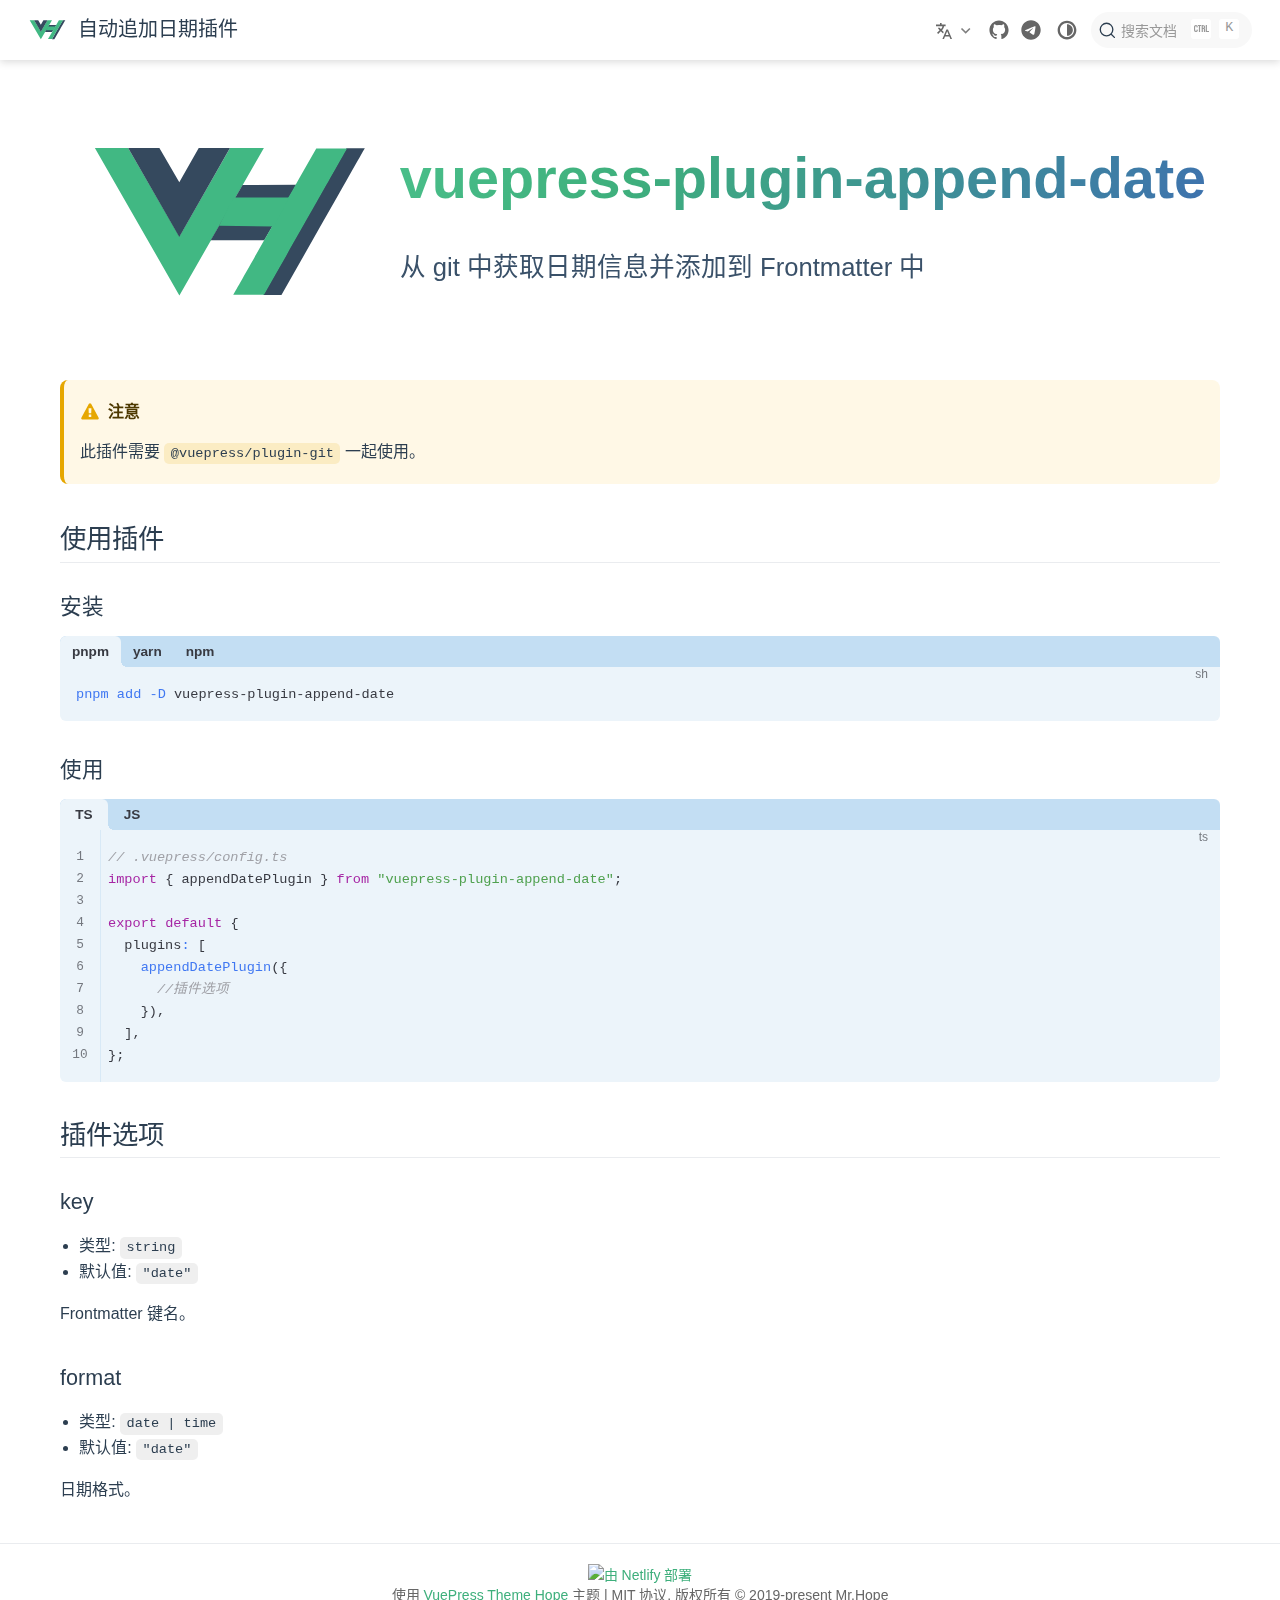
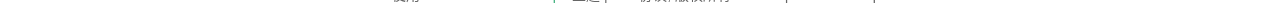
==== zh/index.html @ 24ce7def "Deploying to netlify from @ vuepress-theme-hope/vuepress-theme-hope@623a32159025d403841b1f0c302288b2" ====
<!doctype html>
<html lang="zh-CN" data-theme="light">
  <head>
    <meta charset="utf-8" />
    <meta name="viewport" content="width=device-width,initial-scale=1" />
    <meta name="generator" content="VuePress 2.0.0-beta.67" />
    <meta name="theme" content="VuePress Theme Hope" />
    <link rel="alternate" hreflang="en-us" href="https://plugin-auto-catalog.vuejs.press/"><meta property="og:url" content="https://plugin-auto-catalog.vuejs.press/zh/"><meta property="og:site_name" content="自动追加日期插件"><meta property="og:title" content="主页"><meta property="og:description" content="此插件需要 @vuepress/plugin-git 一起使用。 使用插件 安装 tab pnpm tab yarn tab npm 使用 tab TS tab JS 插件选项 key 类型: string; 默认值: "date"; Frontmatter 键名。 format 类型: date | time; 默认值: "date"; 日期格式。"><meta property="og:type" content="website"><meta property="og:locale" content="zh-CN"><meta property="og:locale:alternate" content="en-US"><meta property="og:updated_time" content="2023-11-10T05:18:34.000Z"><meta property="article:author" content="Mr.Hope"><meta property="article:modified_time" content="2023-11-10T05:18:34.000Z"><script type="application/ld+json">{"@context":"https://schema.org","@type":"WebPage","name":"主页","description":"此插件需要 @vuepress/plugin-git 一起使用。 使用插件 安装 tab pnpm tab yarn tab npm 使用 tab TS tab JS 插件选项 key 类型: string; 默认值: \"date\"; Frontmatter 键名。 format 类型: date | time; 默认值: \"date\"; 日期格式。"}</script><link rel="icon" href="https://theme-hope-assets.vuejs.press/icon/chrome-mask-512.png" type="image/png" sizes="512x512"><link rel="icon" href="https://theme-hope-assets.vuejs.press/icon/chrome-mask-192.png" type="image/png" sizes="512x512"><link rel="icon" href="https://theme-hope-assets.vuejs.press/icon/chrome-512.png" type="image/png" sizes="192x192"><link rel="icon" href="https://theme-hope-assets.vuejs.press/icon/chrome-192.png" type="image/png" sizes="192x192"><meta name="theme-color" content="#46bd87"><link rel="apple-touch-icon" href="https://theme-hope-assets.vuejs.press/icon/apple-icon-152.png"><meta name="apple-mobile-web-app-status-bar-style" content="black"><link rel="icon" href="/favicon.ico"><title>主页 | 自动追加日期插件</title><meta name="description" content="此插件需要 @vuepress/plugin-git 一起使用。 使用插件 安装 tab pnpm tab yarn tab npm 使用 tab TS tab JS 插件选项 key 类型: string; 默认值: "date"; Frontmatter 键名。 format 类型: date | time; 默认值: "date"; 日期格式。">
    <style>
      html {
        background: #fff;
      }

      html[data-theme="dark"] {
        background: #1d1e1f;
      }

      body {
        background: var(--bg-color);
      }
    </style>
    <script>
      const userMode = localStorage.getItem("vuepress-theme-hope-scheme");
      const systemDarkMode =
        window.matchMedia &&
        window.matchMedia("(prefers-color-scheme: dark)").matches;

      if (userMode === "dark" || (userMode !== "light" && systemDarkMode)) {
        document.documentElement.setAttribute("data-theme", "dark");
      }
    </script>
    <link rel="preload" href="/assets/style-b5d21d69.css" as="style"><link rel="stylesheet" href="/assets/style-b5d21d69.css">
    <link rel="prefetch" href="/assets/index.html-44db9754.js" as="script"><link rel="prefetch" href="/assets/404.html-31c29bb6.js" as="script"><link rel="prefetch" href="/assets/index.html-e78b521d.js" as="script"><link rel="prefetch" href="/assets/404.html-2515eb26.js" as="script"><link rel="prefetch" href="/assets/giscus-0b7adcf8.js" as="script"><link rel="prefetch" href="/assets/photoswipe.esm-1464cdb9.js" as="script"><link rel="prefetch" href="/assets/three.module-f9bb718c.js" as="script"><link rel="prefetch" href="/assets/OrbitControls-33dfd477.js" as="script"><link rel="prefetch" href="/assets/STLLoader-68a4a6ae.js" as="script"><link rel="prefetch" href="/assets/style-e9220a04.js" as="script"><link rel="prefetch" href="/assets/docsearch-1d421ddb.js" as="script"><link rel="prefetch" href="/assets/index-82585c84.js" as="script">
  </head>
  <body>
    <div id="app"><!--[--><!--[--><!--[--><span tabindex="-1"></span><a href="#main-content" class="vp-skip-link sr-only">跳至主要內容</a><!--]--><!--[--><div class="theme-container no-sidebar"><!--[--><header id="navbar" class="vp-navbar"><div class="vp-navbar-start"><button type="button" class="vp-toggle-sidebar-button" title="Toggle Sidebar"><span class="icon"></span></button><!--[--><!----><!--]--><!--[--><a class="vp-link vp-brand vp-brand" href="/zh/"><img class="vp-nav-logo" src="/logo.svg" alt="自动追加日期插件"><!----><span class="vp-site-name hide-in-pad">自动追加日期插件</span></a><!--]--><!--[--><!----><!--]--></div><div class="vp-navbar-center"><!--[--><!----><!--]--><!--[--><!----><!--]--><!--[--><!----><!--]--></div><div class="vp-navbar-end"><!--[--><!----><!--]--><!--[--><div class="nav-item"><div class="dropdown-wrapper i18n-dropdown"><button type="button" class="dropdown-title" aria-label="选择语言"><!--[--><svg xmlns="http://www.w3.org/2000/svg" class="icon i18n-icon" viewBox="0 0 1024 1024" fill="currentColor" aria-label="i18n icon" style="width:1rem;height:1rem;vertical-align:middle;"><path d="M379.392 460.8 494.08 575.488l-42.496 102.4L307.2 532.48 138.24 701.44l-71.68-72.704L234.496 460.8l-45.056-45.056c-27.136-27.136-51.2-66.56-66.56-108.544h112.64c7.68 14.336 16.896 27.136 26.112 35.84l45.568 46.08 45.056-45.056C382.976 312.32 409.6 247.808 409.6 204.8H0V102.4h256V0h102.4v102.4h256v102.4H512c0 70.144-37.888 161.28-87.04 210.944L378.88 460.8zM576 870.4 512 1024H409.6l256-614.4H768l256 614.4H921.6l-64-153.6H576zM618.496 768h196.608L716.8 532.48 618.496 768z"></path></svg><!--]--><span class="arrow"></span><ul class="nav-dropdown"><li class="dropdown-item"><a aria-label="English" class="vp-link nav-link nav-link" href="/"><!---->English<!----></a></li><li class="dropdown-item"><a aria-label="简体中文" class="vp-link nav-link active nav-link active" href="/zh/"><!---->简体中文<!----></a></li></ul></button></div></div><div class="nav-item vp-repo"><a class="vp-repo-link" href="https://github.com/vuepress-theme-hope/vuepress-theme-hope/tree/main/packages/auto-catalog/" target="_blank" rel="noopener noreferrer" aria-label="GitHub"><svg xmlns="http://www.w3.org/2000/svg" class="icon github-icon" viewBox="0 0 1024 1024" fill="currentColor" aria-label="github icon" style="width:1.25rem;height:1.25rem;vertical-align:middle;"><path d="M511.957 21.333C241.024 21.333 21.333 240.981 21.333 512c0 216.832 140.544 400.725 335.574 465.664 24.49 4.395 32.256-10.07 32.256-23.083 0-11.69.256-44.245 0-85.205-136.448 29.61-164.736-64.64-164.736-64.64-22.315-56.704-54.4-71.765-54.4-71.765-44.587-30.464 3.285-29.824 3.285-29.824 49.195 3.413 75.179 50.517 75.179 50.517 43.776 75.008 114.816 53.333 142.762 40.79 4.523-31.66 17.152-53.377 31.19-65.537-108.971-12.458-223.488-54.485-223.488-242.602 0-53.547 19.114-97.323 50.517-131.67-5.035-12.33-21.93-62.293 4.779-129.834 0 0 41.258-13.184 134.912 50.346a469.803 469.803 0 0 1 122.88-16.554c41.642.213 83.626 5.632 122.88 16.554 93.653-63.488 134.784-50.346 134.784-50.346 26.752 67.541 9.898 117.504 4.864 129.834 31.402 34.347 50.474 78.123 50.474 131.67 0 188.586-114.73 230.016-224.042 242.09 17.578 15.232 33.578 44.672 33.578 90.454v135.85c0 13.142 7.936 27.606 32.854 22.87C862.25 912.597 1002.667 728.747 1002.667 512c0-271.019-219.648-490.667-490.71-490.667z"></path></svg></a></div><div class="nav-item vp-repo"><a class="vp-repo-link" href="https://t.me/vuepressthemehope" target="_blank" rel="noopener noreferrer" aria-label="telegram"><svg xmlns="http://www.w3.org/2000/svg" viewBox="0 0 496 512" style="width:1.25rem;height:1.25rem;vertical-align:middle"><path d="M248,8C111.033,8,0,119.033,0,256S111.033,504,248,504,496,392.967,496,256,384.967,8,248,8ZM362.952,176.66c-3.732,39.215-19.881,134.378-28.1,178.3-3.476,18.584-10.322,24.816-16.948,25.425-14.4,1.326-25.338-9.517-39.287-18.661-21.827-14.308-34.158-23.215-55.346-37.177-24.485-16.135-8.612-25,5.342-39.5,3.652-3.793,67.107-61.51,68.335-66.746.153-.655.3-3.1-1.154-4.384s-3.59-.849-5.135-.5q-3.283.746-104.608,69.142-14.845,10.194-26.894,9.934c-8.855-.191-25.888-5.006-38.551-9.123-15.531-5.048-27.875-7.717-26.8-16.291q.84-6.7,18.45-13.7,108.446-47.248,144.628-62.3c68.872-28.647,83.183-33.623,92.511-33.789,2.052-.034,6.639.474,9.61,2.885a10.452,10.452,0,0,1,3.53,6.716A43.765,43.765,0,0,1,362.952,176.66Z" fill="currentColor"/></svg></a></div><div class="nav-item hide-in-mobile"><button type="button" id="appearance-switch"><svg xmlns="http://www.w3.org/2000/svg" class="icon auto-icon" viewBox="0 0 1024 1024" fill="currentColor" aria-label="auto icon" style="display:block;"><path d="M512 992C246.92 992 32 777.08 32 512S246.92 32 512 32s480 214.92 480 480-214.92 480-480 480zm0-840c-198.78 0-360 161.22-360 360 0 198.84 161.22 360 360 360s360-161.16 360-360c0-198.78-161.22-360-360-360zm0 660V212c165.72 0 300 134.34 300 300 0 165.72-134.28 300-300 300z"></path></svg><svg xmlns="http://www.w3.org/2000/svg" class="icon dark-icon" viewBox="0 0 1024 1024" fill="currentColor" aria-label="dark icon" style="display:none;"><path d="M524.8 938.667h-4.267a439.893 439.893 0 0 1-313.173-134.4 446.293 446.293 0 0 1-11.093-597.334A432.213 432.213 0 0 1 366.933 90.027a42.667 42.667 0 0 1 45.227 9.386 42.667 42.667 0 0 1 10.24 42.667 358.4 358.4 0 0 0 82.773 375.893 361.387 361.387 0 0 0 376.747 82.774 42.667 42.667 0 0 1 54.187 55.04 433.493 433.493 0 0 1-99.84 154.88 438.613 438.613 0 0 1-311.467 128z"></path></svg><svg xmlns="http://www.w3.org/2000/svg" class="icon light-icon" viewBox="0 0 1024 1024" fill="currentColor" aria-label="light icon" style="display:none;"><path d="M952 552h-80a40 40 0 0 1 0-80h80a40 40 0 0 1 0 80zM801.88 280.08a41 41 0 0 1-57.96-57.96l57.96-58a41.04 41.04 0 0 1 58 58l-58 57.96zM512 752a240 240 0 1 1 0-480 240 240 0 0 1 0 480zm0-560a40 40 0 0 1-40-40V72a40 40 0 0 1 80 0v80a40 40 0 0 1-40 40zm-289.88 88.08-58-57.96a41.04 41.04 0 0 1 58-58l57.96 58a41 41 0 0 1-57.96 57.96zM192 512a40 40 0 0 1-40 40H72a40 40 0 0 1 0-80h80a40 40 0 0 1 40 40zm30.12 231.92a41 41 0 0 1 57.96 57.96l-57.96 58a41.04 41.04 0 0 1-58-58l58-57.96zM512 832a40 40 0 0 1 40 40v80a40 40 0 0 1-80 0v-80a40 40 0 0 1 40-40zm289.88-88.08 58 57.96a41.04 41.04 0 0 1-58 58l-57.96-58a41 41 0 0 1 57.96-57.96z"></path></svg></button></div><!--[--><div id="docsearch-container" style="display:none;"></div><div><button type="button" class="DocSearch DocSearch-Button" aria-label="搜索文档"><span class="DocSearch-Button-Container"><svg width="20" height="20" class="DocSearch-Search-Icon" viewBox="0 0 20 20"><path d="M14.386 14.386l4.0877 4.0877-4.0877-4.0877c-2.9418 2.9419-7.7115 2.9419-10.6533 0-2.9419-2.9418-2.9419-7.7115 0-10.6533 2.9418-2.9419 7.7115-2.9419 10.6533 0 2.9419 2.9418 2.9419 7.7115 0 10.6533z" stroke="currentColor" fill="none" fill-rule="evenodd" stroke-linecap="round" stroke-linejoin="round"></path></svg><span class="DocSearch-Button-Placeholder">搜索文档</span></span><span class="DocSearch-Button-Keys"><kbd class="DocSearch-Button-Key"><svg width="15" height="15" class="DocSearch-Control-Key-Icon"><path d="M4.505 4.496h2M5.505 5.496v5M8.216 4.496l.055 5.993M10 7.5c.333.333.5.667.5 1v2M12.326 4.5v5.996M8.384 4.496c1.674 0 2.116 0 2.116 1.5s-.442 1.5-2.116 1.5M3.205 9.303c-.09.448-.277 1.21-1.241 1.203C1 10.5.5 9.513.5 8V7c0-1.57.5-2.5 1.464-2.494.964.006 1.134.598 1.24 1.342M12.553 10.5h1.953" stroke-width="1.2" stroke="currentColor" fill="none" stroke-linecap="square"></path></svg></kbd><kbd class="DocSearch-Button-Key">K</kbd></span></button></div><!--]--><!--]--><!--[--><!----><!--]--><button type="button" class="vp-toggle-navbar-button" aria-label="Toggle Navbar" aria-expanded="false" aria-controls="nav-screen"><span><span class="vp-top"></span><span class="vp-middle"></span><span class="vp-bottom"></span></span></button></div></header><!----><!--]--><!----><div class="toggle-sidebar-wrapper"><span class="arrow start"></span></div><aside id="sidebar" class="vp-sidebar"><!--[--><!----><!--]--><ul class="vp-sidebar-links"></ul><!--[--><!----><!--]--></aside><!--[--><main id="main-content" class="vp-project-home" aria-labelledby="main-title"><!----><header class="vp-hero-info-wrapper"><!--[--><!----><!----><!--]--><div class="vp-hero-info"><!--[--><!--[--><img class="vp-hero-image" src="/logo.svg" alt="vuepress-theme-hope"><canvas id="hero-logo" style="display:none;opacity:0;"></canvas><!--]--><!--]--><div class="vp-hero-infos"><h1 id="main-title">vuepress-plugin-append-date</h1><p class="vp-description">从 git 中获取日期信息并添加到 Frontmatter 中</p><!----></div></div></header><!----><!----><div class="theme-hope-content"><div class="hint-container warning"><p class="hint-container-title">注意</p><p>此插件需要 <code>@vuepress/plugin-git</code> 一起使用。</p></div><h2 id="使用插件" tabindex="-1"><a class="header-anchor" href="#使用插件" aria-hidden="true">#</a> 使用插件</h2><h3 id="安装" tabindex="-1"><a class="header-anchor" href="#安装" aria-hidden="true">#</a> 安装</h3><div class="vp-code-tabs"><div class="vp-code-tabs-nav" role="tablist"><button type="button" class="vp-code-tab-nav active" role="tab" aria-controls="codetab-11-0" aria-selected="true">pnpm</button><button type="button" class="vp-code-tab-nav" role="tab" aria-controls="codetab-11-1" aria-selected="false">yarn</button><button type="button" class="vp-code-tab-nav" role="tab" aria-controls="codetab-11-2" aria-selected="false">npm</button></div><!--[--><div class="vp-code-tab active" id="codetab-11-0" role="tabpanel" aria-expanded="true"><div class="vp-code-tab-title">pnpm</div><!--[--><div class="language-bash" data-ext="sh"><pre class="language-bash"><code><span class="token function">pnpm</span> <span class="token function">add</span> <span class="token parameter variable">-D</span> vuepress-plugin-append-date
</code></pre></div><!--]--></div><div class="vp-code-tab" id="codetab-11-1" role="tabpanel" aria-expanded="false"><div class="vp-code-tab-title">yarn</div><!--[--><div class="language-bash" data-ext="sh"><pre class="language-bash"><code><span class="token function">yarn</span> <span class="token function">add</span> <span class="token parameter variable">-D</span> vuepress-plugin-append-date
</code></pre></div><!--]--></div><div class="vp-code-tab" id="codetab-11-2" role="tabpanel" aria-expanded="false"><div class="vp-code-tab-title">npm</div><!--[--><div class="language-bash" data-ext="sh"><pre class="language-bash"><code><span class="token function">npm</span> i <span class="token parameter variable">-D</span> vuepress-plugin-append-date
</code></pre></div><!--]--></div><!--]--></div><h3 id="使用" tabindex="-1"><a class="header-anchor" href="#使用" aria-hidden="true">#</a> 使用</h3><div class="vp-code-tabs"><div class="vp-code-tabs-nav" role="tablist"><button type="button" class="vp-code-tab-nav active" role="tab" aria-controls="codetab-25-0" aria-selected="true">TS</button><button type="button" class="vp-code-tab-nav" role="tab" aria-controls="codetab-25-1" aria-selected="false">JS</button></div><!--[--><div class="vp-code-tab active" id="codetab-25-0" role="tabpanel" aria-expanded="true"><div class="vp-code-tab-title">TS</div><!--[--><div class="language-typescript line-numbers-mode" data-ext="ts"><pre class="language-typescript"><code><span class="token comment">// .vuepress/config.ts</span>
<span class="token keyword">import</span> <span class="token punctuation">{</span> appendDatePlugin <span class="token punctuation">}</span> <span class="token keyword">from</span> <span class="token string">&quot;vuepress-plugin-append-date&quot;</span><span class="token punctuation">;</span>

<span class="token keyword">export</span> <span class="token keyword">default</span> <span class="token punctuation">{</span>
  plugins<span class="token operator">:</span> <span class="token punctuation">[</span>
    <span class="token function">appendDatePlugin</span><span class="token punctuation">(</span><span class="token punctuation">{</span>
      <span class="token comment">//插件选项</span>
    <span class="token punctuation">}</span><span class="token punctuation">)</span><span class="token punctuation">,</span>
  <span class="token punctuation">]</span><span class="token punctuation">,</span>
<span class="token punctuation">}</span><span class="token punctuation">;</span>
</code></pre><div class="line-numbers" aria-hidden="true"><div class="line-number"></div><div class="line-number"></div><div class="line-number"></div><div class="line-number"></div><div class="line-number"></div><div class="line-number"></div><div class="line-number"></div><div class="line-number"></div><div class="line-number"></div><div class="line-number"></div></div></div><!--]--></div><div class="vp-code-tab" id="codetab-25-1" role="tabpanel" aria-expanded="false"><div class="vp-code-tab-title">JS</div><!--[--><div class="language-javascript line-numbers-mode" data-ext="js"><pre class="language-javascript"><code><span class="token comment">// .vuepress/config.js</span>
<span class="token keyword">import</span> <span class="token punctuation">{</span> appendDatePlugin <span class="token punctuation">}</span> <span class="token keyword">from</span> <span class="token string">&quot;vuepress-plugin-append-date&quot;</span><span class="token punctuation">;</span>

<span class="token keyword">export</span> <span class="token keyword">default</span> <span class="token punctuation">{</span>
  <span class="token literal-property property">plugins</span><span class="token operator">:</span> <span class="token punctuation">[</span>
    <span class="token function">appendDatePlugin</span><span class="token punctuation">(</span><span class="token punctuation">{</span>
      <span class="token comment">//插件选项</span>
    <span class="token punctuation">}</span><span class="token punctuation">)</span><span class="token punctuation">,</span>
  <span class="token punctuation">]</span><span class="token punctuation">,</span>
<span class="token punctuation">}</span><span class="token punctuation">;</span>
</code></pre><div class="line-numbers" aria-hidden="true"><div class="line-number"></div><div class="line-number"></div><div class="line-number"></div><div class="line-number"></div><div class="line-number"></div><div class="line-number"></div><div class="line-number"></div><div class="line-number"></div><div class="line-number"></div><div class="line-number"></div></div></div><!--]--></div><!--]--></div><h2 id="插件选项" tabindex="-1"><a class="header-anchor" href="#插件选项" aria-hidden="true">#</a> 插件选项</h2><h3 id="key" tabindex="-1"><a class="header-anchor" href="#key" aria-hidden="true">#</a> key</h3><ul><li>类型: <code>string</code></li><li>默认值: <code>&quot;date&quot;</code></li></ul><p>Frontmatter 键名。</p><h3 id="format" tabindex="-1"><a class="header-anchor" href="#format" aria-hidden="true">#</a> format</h3><ul><li>类型: <code>date | time</code></li><li>默认值: <code>&quot;date&quot;</code></li></ul><p>日期格式。</p></div><!----></main><!--]--><footer class="vp-footer-wrapper"><div class="vp-footer"><a href="https://www.netlify.com" target="_blank">
  <img src="https://www.netlify.com/img/global/badges/netlify-light.svg" alt="由 Netlify 部署" data-mode="lightmode-only">
  <img src="https://www.netlify.com/img/global/badges/netlify-dark.svg" alt="由 Netlify 部署" data-mode="darkmode-only">
</a>
<br/>
使用 <a href="https://theme-hope.vuejs.press/zh/" target="_blank">VuePress Theme Hope</a> 主题 | MIT 协议, 版权所有 © 2019-present Mr.Hope
</div><!----></footer></div><!--]--><!--]--><!----><!----><!--]--></div>
    <script type="module" src="/assets/app-112790d1.js" defer></script>
  </body>
</html>
---- assets/style-b5d21d69.css ----
html[data-theme=dark]{--text-color: #9e9e9e;--bg-color: #0d1117;--bg-color-secondary: #161b22;--bg-color-tertiary: #21262c;--border-color: #30363d;--box-shadow: #282a32;--card-shadow: rgba(0, 0, 0, .3);--black: #fff;--dark-grey: #999;--light-grey: #666;--white: #000;--grey3: #bbb;--grey12: #333;--grey14: #111;--bg-color-light: #161b22;--bg-color-back: #0d1117;--bg-color-float: #161b22;--bg-color-blur: rgba(13, 17, 23, .9);--bg-color-float-blur: rgba(22, 27, 34, .9);--text-color-light: #a8a8a8;--text-color-lighter: #b1b1b1;--text-color-bright: #c5c5c5;--border-color-light: #2e333a;--border-color-dark: #394048}:root{--theme-color: #3eaf7c;--text-color: #2c3e50;--bg-color: #fff;--bg-color-secondary: #f8f8f8;--bg-color-tertiary: #efeef4;--border-color: #eaecef;--box-shadow: #f0f1f2;--card-shadow: rgba(0, 0, 0, .15);--black: #000;--dark-grey: #666;--light-grey: #999;--white: #fff;--grey3: #333;--grey12: #bbb;--grey14: #eee;--navbar-height: 3.75rem;--navbar-horizontal-padding: 1.5rem;--navbar-vertical-padding: .7rem;--navbar-mobile-height: 3.25rem;--navbar-mobile-horizontal-padding: 1rem;--navbar-mobile-vertical-padding: .5rem;--sidebar-width: 18rem;--sidebar-mobile-width: 16rem;--content-width: 780px;--home-page-width: 1160px;--font-family: -apple-system, BlinkMacSystemFont, "Segoe UI", Roboto, Oxygen, Ubuntu, Cantarell, "Fira Sans", "Droid Sans", "Helvetica Neue", STHeiti, "Microsoft YaHei", SimSun, sans-serif;--font-family-heading: Georgia Pro, Crimson, Georgia, -apple-system, BlinkMacSystemFont, "Segoe UI", Roboto, Oxygen, Ubuntu, Cantarell, "Fira Sans", "Droid Sans", "Helvetica Neue", STHeiti, "Microsoft YaHei", SimSun, sans-serif;--font-family-mono: Consolas, Monaco, "Andale Mono", "Ubuntu Mono", monospace;--line-numbers-width: 2.5rem;--color-transition: .3s ease;--transform-transition: .3s ease;--vp-bg: var(--bg-color);--vp-bgl: var(--bg-color-light);--vp-bglt: var(--bg-color-tertiary);--vp-c: var(--text-color);--vp-cl: var(--text-color-light);--vp-clt: var(--text-color-lighter);--vp-brc: var(--border-color);--vp-brcd: var(--border-color-dark);--vp-tc: var(--theme-color);--vp-tcl: var(--theme-color-light);--vp-ct: var(--color-transition);--vp-tt: var(--transform-transition);--bg-color-light: #fff;--bg-color-back: #f8f8f8;--bg-color-float: #fff;--bg-color-blur: rgba(255, 255, 255, .9);--bg-color-float-blur: rgba(255, 255, 255, .9);--text-color-light: #3a5169;--text-color-lighter: #476582;--text-color-bright: #6a8bad;--border-color-light: #eceef1;--border-color-dark: #cfd4db;--theme-color-dark: #389e70;--theme-color-light: #4abf8a;--theme-color-mask: rgba(62, 175, 124, .15)}:root{--badge-tip-color: #42b983;--badge-warning-color: #f4cd00;--badge-danger-color: #f55;--badge-info-color: #0295ff;--badge-note-color: #666}.vp-badge{display:inline-block;vertical-align:center;height:18px;padding:0 6px;border-radius:3px;background:var(--vp-tc);color:var(--white);font-size:14px;line-height:18px;transition:background var(--vp-ct),color var(--vp-ct)}.vp-badge+.vp-badge{margin-inline-start:5px}h1 .vp-badge,h2 .vp-badge,h3 .vp-badge,h4 .vp-badge,h5 .vp-badge,h6 .vp-badge{vertical-align:top}.vp-badge.tip{background:var(--badge-tip-color)}.vp-badge.warning{background:var(--badge-warning-color)}.vp-badge.danger{background:var(--badge-danger-color)}.vp-badge.info{background:var(--badge-info-color)}.vp-badge.note{background:var(--badge-note-color)}.font-icon{display:inline-block}.theme-hope-content .font-icon{vertical-align:middle}:root{--balloon-border-radius: 2px;--balloon-color: rgba(16, 16, 16, .95);--balloon-text-color: #fff;--balloon-font-size: 12px;--balloon-move: 4px}button[aria-label][data-balloon-pos]{overflow:visible}[aria-label][data-balloon-pos]{position:relative;cursor:pointer}[aria-label][data-balloon-pos]:after{opacity:0;pointer-events:none;transition:all .18s ease-out .18s;text-indent:0;font-family:-apple-system,BlinkMacSystemFont,Segoe UI,Roboto,Oxygen,Ubuntu,Cantarell,Open Sans,Helvetica Neue,sans-serif;font-weight:400;font-style:normal;text-shadow:none;font-size:var(--balloon-font-size);background:var(--balloon-color);border-radius:2px;color:var(--balloon-text-color);border-radius:var(--balloon-border-radius);content:attr(aria-label);padding:.5em 1em;position:absolute;white-space:nowrap;z-index:10}[aria-label][data-balloon-pos]:before{width:0;height:0;border:5px solid transparent;border-top-color:var(--balloon-color);opacity:0;pointer-events:none;transition:all .18s ease-out .18s;content:"";position:absolute;z-index:10}[aria-label][data-balloon-pos]:hover:before,[aria-label][data-balloon-pos]:hover:after,[aria-label][data-balloon-pos][data-balloon-visible]:before,[aria-label][data-balloon-pos][data-balloon-visible]:after,[aria-label][data-balloon-pos]:not([data-balloon-nofocus]):focus:before,[aria-label][data-balloon-pos]:not([data-balloon-nofocus]):focus:after{opacity:1;pointer-events:none}[aria-label][data-balloon-pos].font-awesome:after{font-family:FontAwesome,-apple-system,BlinkMacSystemFont,Segoe UI,Roboto,Oxygen,Ubuntu,Cantarell,Open Sans,Helvetica Neue,sans-serif}[aria-label][data-balloon-pos][data-balloon-break]:after{white-space:pre}[aria-label][data-balloon-pos][data-balloon-break][data-balloon-length]:after{white-space:pre-line;word-break:break-word}[aria-label][data-balloon-pos][data-balloon-blunt]:before,[aria-label][data-balloon-pos][data-balloon-blunt]:after{transition:none}[aria-label][data-balloon-pos][data-balloon-pos=up]:hover:after,[aria-label][data-balloon-pos][data-balloon-pos=up][data-balloon-visible]:after,[aria-label][data-balloon-pos][data-balloon-pos=down]:hover:after,[aria-label][data-balloon-pos][data-balloon-pos=down][data-balloon-visible]:after{transform:translate(-50%)}[aria-label][data-balloon-pos][data-balloon-pos=up]:hover:before,[aria-label][data-balloon-pos][data-balloon-pos=up][data-balloon-visible]:before,[aria-label][data-balloon-pos][data-balloon-pos=down]:hover:before,[aria-label][data-balloon-pos][data-balloon-pos=down][data-balloon-visible]:before{transform:translate(-50%)}[aria-label][data-balloon-pos][data-balloon-pos*=-left]:after{left:0}[aria-label][data-balloon-pos][data-balloon-pos*=-left]:before{left:5px}[aria-label][data-balloon-pos][data-balloon-pos*=-right]:after{right:0}[aria-label][data-balloon-pos][data-balloon-pos*=-right]:before{right:5px}[aria-label][data-balloon-pos][data-balloon-po*=-left]:hover:after,[aria-label][data-balloon-pos][data-balloon-po*=-left][data-balloon-visible]:after,[aria-label][data-balloon-pos][data-balloon-pos*=-right]:hover:after,[aria-label][data-balloon-pos][data-balloon-pos*=-right][data-balloon-visible]:after{transform:translate(0)}[aria-label][data-balloon-pos][data-balloon-po*=-left]:hover:before,[aria-label][data-balloon-pos][data-balloon-po*=-left][data-balloon-visible]:before,[aria-label][data-balloon-pos][data-balloon-pos*=-right]:hover:before,[aria-label][data-balloon-pos][data-balloon-pos*=-right][data-balloon-visible]:before{transform:translate(0)}[aria-label][data-balloon-pos][data-balloon-pos^=up]:before,[aria-label][data-balloon-pos][data-balloon-pos^=up]:after{bottom:100%;transform-origin:top;transform:translateY(var(--balloon-move))}[aria-label][data-balloon-pos][data-balloon-pos^=up]:after{margin-bottom:10px}[aria-label][data-balloon-pos][data-balloon-pos=up]:before,[aria-label][data-balloon-pos][data-balloon-pos=up]:after{left:50%;transform:translate(-50%,var(--balloon-move))}[aria-label][data-balloon-pos][data-balloon-pos^=down]:before,[aria-label][data-balloon-pos][data-balloon-pos^=down]:after{top:100%;transform:translateY(calc(var(--balloon-move) * -1))}[aria-label][data-balloon-pos][data-balloon-pos^=down]:after{margin-top:10px}[aria-label][data-balloon-pos][data-balloon-pos^=down]:before{width:0;height:0;border:5px solid transparent;border-bottom-color:var(--balloon-color)}[aria-label][data-balloon-pos][data-balloon-pos=down]:after,[aria-label][data-balloon-pos][data-balloon-pos=down]:before{left:50%;transform:translate(-50%,calc(var(--balloon-move) * -1))}[aria-label][data-balloon-pos][data-balloon-pos=left]:hover:after,[aria-label][data-balloon-pos][data-balloon-pos=left][data-balloon-visible]:after,[aria-label][data-balloon-pos][data-balloon-pos=right]:hover:after,[aria-label][data-balloon-pos][data-balloon-pos=right][data-balloon-visible]:after{transform:translateY(-50%)}[aria-label][data-balloon-pos][data-balloon-pos=left]:hover:before,[aria-label][data-balloon-pos][data-balloon-pos=left][data-balloon-visible]:before,[aria-label][data-balloon-pos][data-balloon-pos=right]:hover:before,[aria-label][data-balloon-pos][data-balloon-pos=right][data-balloon-visible]:before{transform:translateY(-50%)}[aria-label][data-balloon-pos][data-balloon-pos=left]:after,[aria-label][data-balloon-pos][data-balloon-pos=left]:before{right:100%;top:50%;transform:translate(var(--balloon-move),-50%)}[aria-label][data-balloon-pos][data-balloon-pos=left]:after{margin-right:10px}[aria-label][data-balloon-pos][data-balloon-pos=left]:before{width:0;height:0;border:5px solid transparent;border-left-color:var(--balloon-color)}[aria-label][data-balloon-pos][data-balloon-pos=right]:after,[aria-label][data-balloon-pos][data-balloon-pos=right]:before{left:100%;top:50%;transform:translate(calc(var(--balloon-move) * -1),-50%)}[aria-label][data-balloon-pos][data-balloon-pos=right]:after{margin-left:10px}[aria-label][data-balloon-pos][data-balloon-pos=right]:before{width:0;height:0;border:5px solid transparent;border-right-color:var(--balloon-color)}[aria-label][data-balloon-pos][data-balloon-length]:after{white-space:normal}[aria-label][data-balloon-pos][data-balloon-length=small]:after{width:80px}[aria-label][data-balloon-pos][data-balloon-length=medium]:after{width:150px}[aria-label][data-balloon-pos][data-balloon-length=large]:after{width:260px}[aria-label][data-balloon-pos][data-balloon-length=xlarge]:after{width:380px}@media screen and (max-width: 768px){[aria-label][data-balloon-pos][data-balloon-length=xlarge]:after{width:90vw}}[aria-label][data-balloon-pos][data-balloon-length=fit]:after{width:100%}.vp-back-to-top-button{border-width:0;background:transparent;cursor:pointer;position:fixed!important;bottom:64px;inset-inline-end:1rem;z-index:100;width:48px;height:48px;padding:8px;border-radius:50%;background:var(--vp-bg);color:var(--vp-tc);box-shadow:2px 2px 10px 4px var(--card-shadow);transition:background var(--vp-ct),color var(--vp-ct),box-shadow var(--vp-ct)}@media (max-width: 719px){.vp-back-to-top-button{width:36px;height:36px}}@media print{.vp-back-to-top-button{display:none}}.vp-back-to-top-button:hover{color:var(--vp-tcl)}.vp-back-to-top-button .back-to-top-icon{overflow:hidden;width:100%;border-radius:50%;fill:currentcolor}.vp-scroll-progress{position:absolute;right:-2px;bottom:-2px;width:52px;height:52px}@media (max-width: 719px){.vp-scroll-progress{width:40px;height:40px}}.vp-scroll-progress circle{opacity:.9;fill:none;stroke:var(--vp-tc);transform:rotate(-90deg);transform-origin:50% 50%;r:22;stroke-dasharray:0% 314.1593%;stroke-width:3px}@media (max-width: 719px){.vp-scroll-progress circle{r:18}}.fade-enter-active,.fade-leave-active{transition:opacity var(--vp-ct)}.fade-enter-from,.fade-leave-to{opacity:0}@media screen{.sr-only{position:absolute;overflow:hidden;clip:rect 0,0,0,0;width:1px;height:1px;margin:-1px;padding:0;border:0}}@media print{.sr-only{display:none}}.vp-catalog-wrapper{margin-top:8px;margin-bottom:8px}.vp-catalog-wrapper.index ol{padding-inline-start:0}.vp-catalog-wrapper.index li{list-style-type:none}.vp-catalog-wrapper.index .vp-catalogs{padding-inline-start:0}.vp-catalog-wrapper.index .vp-catalog{list-style-type:none}.vp-catalog-wrapper.index .vp-catalog-title:before{content:"§" counter(catalog-item,upper-roman) " "}.vp-catalog-wrapper.index .vp-child-catalogs{counter-reset:child-catalog}.vp-catalog-wrapper.index .vp-child-catalog{counter-increment:child-catalog}.vp-catalog-wrapper.index .vp-child-catalog .vp-catalog-title:before{content:counter(catalog-item) "." counter(child-catalog) " "}.vp-catalog-wrapper.index .vp-sub-catalogs{padding-inline-start:.5rem}.vp-catalogs{margin:0;counter-reset:catalog-item}.vp-catalogs.deep{padding-inline-start:0}.vp-catalogs.deep .vp-catalog{list-style-type:none}.vp-catalogs .font-icon{vertical-align:baseline;margin-inline-end:.25rem}.vp-catalog{counter-increment:catalog-item}.vp-catalog-main-title{margin-top:calc(.5rem - var(--navbar-height, 3.6rem));margin-bottom:.5rem;padding-top:var(--navbar-height, 3.6rem);font-weight:500;font-size:1.75rem}.vp-catalog-main-title:first-child{margin-bottom:.5rem!important}.vp-catalog-main-title:only-child{margin-bottom:0!important}.vp-catalog-child-title.has-children{margin-top:calc(.5rem - var(--navbar-height, 3.6rem));margin-bottom:.5rem;padding-top:var(--navbar-height, 3.6rem);border-bottom:1px solid var(--vp-brc);font-weight:500;font-size:1.3rem;transition:border-color var(--vp-ct)}.vp-catalog-child-title.has-children:first-child{margin-bottom:.5rem!important}.vp-catalog-child-title.has-children:only-child{margin-bottom:0!important}.vp-catalog-sub-title{font-weight:500;font-size:1.1rem}.vp-catalog-sub-title:only-child{margin-bottom:0!important}.vp-catalog-title{color:inherit;text-decoration:none}.vp-catalog-title:hover{color:var(--vp-tc)}.vp-child-catalogs{margin:0}.vp-child-catalog{list-style-type:disc}.vp-sub-catalogs{counter-reset:sub-catalog}.vp-sub-catalog{counter-increment:sub-catalog}.vp-sub-catalog .vp-link:before{content:counter(catalog-item) "." counter(child-catalog) "." counter(sub-catalog) " "}.vp-sub-catalogs-wrapper{display:flex;flex-wrap:wrap}.vp-sub-catalog-link{display:inline-block;margin:4px 8px;padding:4px 8px;border-radius:6px;background-color:var(--vp-bgl);line-height:1.5;overflow-wrap:break-word;transition:background-color var(--vp-ct),color var(--vp-ct)}.vp-sub-catalog-link:hover{background-color:var(--vp-tcl);color:var(--vp-bg);text-decoration:none!important}.vp-empty-catalog{font-size:1.25rem;text-align:center}:root{--external-link-icon-color: #aaa}.external-link-icon{position:relative;display:inline-block;color:var(--external-link-icon-color);vertical-align:middle;top:-1px}@media print{.external-link-icon{display:none}}.external-link-icon-sr-only{position:absolute;width:1px;height:1px;padding:0;margin:-1px;overflow:hidden;clip:rect(0,0,0,0);white-space:nowrap;border-width:0;-webkit-user-select:none;-moz-user-select:none;user-select:none}:root{--nprogress-color: #29d;--nprogress-z-index: 1031}#nprogress{pointer-events:none}#nprogress .bar{background:var(--nprogress-color);position:fixed;z-index:var(--nprogress-z-index);top:0;left:0;width:100%;height:2px}.giscus-wrapper{max-width:var(--content-width, 740px);margin:0 auto;padding:2rem 2.5rem}@media (max-width: 959px){.giscus-wrapper{padding:1.5rem}}@media (max-width: 419px){.giscus-wrapper{padding:1rem 1.5rem}}@media print{.giscus-wrapper{max-width:unset}}@media print{.giscus-wrapper{display:none!important}}.giscus-wrapper.input-top .giscus{margin-bottom:-3rem}:root{--copy-icon: url("data:image/svg+xml;utf8,%3Csvg xmlns='http://www.w3.org/2000/svg' viewBox='0 0 24 24' fill='none' height='20' width='20' stroke='rgba(128,128,128,1)' stroke-width='2'%3E%3Cpath stroke-linecap='round' stroke-linejoin='round' d='M9 5H7a2 2 0 0 0-2 2v12a2 2 0 0 0 2 2h10a2 2 0 0 0 2-2V7a2 2 0 0 0-2-2h-2M9 5a2 2 0 0 0 2 2h2a2 2 0 0 0 2-2M9 5a2 2 0 0 1 2-2h2a2 2 0 0 1 2 2'/%3E%3C/svg%3E");--copied-icon: url("data:image/svg+xml;utf8,%3Csvg xmlns='http://www.w3.org/2000/svg' viewBox='0 0 24 24' fill='none' height='20' width='20' stroke='rgba(128,128,128,1)' stroke-width='2'%3E%3Cpath stroke-linecap='round' stroke-linejoin='round' d='M9 5H7a2 2 0 0 0-2 2v12a2 2 0 0 0 2 2h10a2 2 0 0 0 2-2V7a2 2 0 0 0-2-2h-2M9 5a2 2 0 0 0 2 2h2a2 2 0 0 0 2-2M9 5a2 2 0 0 1 2-2h2a2 2 0 0 1 2 2m-6 9 2 2 4-4'/%3E%3C/svg%3E")}div[class*=language-]>button.copy-code-button{border-width:0;background:transparent;position:absolute;outline:none;cursor:pointer}@media print{div[class*=language-]>button.copy-code-button{display:none}}div[class*=language-]>button.copy-code-button .copy-icon{background:currentcolor;-webkit-mask-image:var(--copy-icon);mask-image:var(--copy-icon);-webkit-mask-position:50%;mask-position:50%;-webkit-mask-repeat:no-repeat;mask-repeat:no-repeat;-webkit-mask-size:1em;mask-size:1em}div[class*=language-]>button.copy-code-button:not(.fancy){border-width:0;background:transparent;cursor:pointer;position:absolute;top:.5em;right:.5em;z-index:5;width:2.5rem;height:2.5rem;padding:0;border-radius:.5rem;opacity:0;transition:opacity .4s}div[class*=language-]>button.copy-code-button:not(.fancy):hover,div[class*=language-]>button.copy-code-button:not(.fancy).copied{background:var(--code-hl-bg-color, rgba(0, 0, 0, .66))}div[class*=language-]>button.copy-code-button:not(.fancy):focus,div[class*=language-]>button.copy-code-button:not(.fancy).copied{opacity:1}div[class*=language-]>button.copy-code-button:not(.fancy).copied:after{content:attr(data-copied);position:absolute;top:0;right:calc(100% + .25rem);display:block;height:1.25rem;padding:.625rem;border-radius:.5rem;background:var(--code-hl-bg-color, rgba(0, 0, 0, .66));color:var(--code-ln-color, #9e9e9e);font-weight:500;line-height:1.25rem;white-space:nowrap}div[class*=language-]>button.copy-code-button:not(.fancy) .copy-icon{width:1.25rem;height:1.25rem;padding:.625rem;color:var(--code-ln-color, #9e9e9e);font-size:1.25rem}div[class*=language-]>button.copy-code-button.fancy{right:-14px;bottom:-14px;z-index:5;width:2rem;height:2rem;padding:7px 8px;border-radius:50%;background:#339af0;color:#fff}@media (max-width: 419px){div[class*=language-]>button.copy-code-button.fancy{right:0;bottom:0;width:28px;height:28px;border-radius:50% 10% 0}}div[class*=language-]>button.copy-code-button.fancy:hover{background:#228be6}div[class*=language-]>button.copy-code-button.fancy .copy-icon{width:100%;height:100%;color:#fff;font-size:1.25rem}@media (max-width: 419px){div[class*=language-]>button.copy-code-button.fancy .copy-icon{position:relative;top:2px;left:2px}}div[class*=language-]>button.copy-code-button.copied .copy-icon{-webkit-mask-image:var(--copied-icon);mask-image:var(--copied-icon)}div[class*=language-]:hover:before{display:none}div[class*=language-]:hover>button.copy-code-button:not(.fancy){opacity:1}.vp-code-tabs-nav{overflow-x:auto;margin:.85rem 0 -.85rem;padding:0;border-radius:6px 6px 0 0;background:var(--code-tabs-nav-bg-color, #3a404c);list-style:none;white-space:nowrap;transition:background var(--vp-ct)}@media print{.vp-code-tabs-nav{display:none}}@media (max-width: 419px){.vp-code-tabs-nav{margin-inline:-1.5rem;border-radius:0}}.vp-code-tab-nav{border-width:0;position:relative;min-width:3rem;margin:0;padding:6px 12px;border-radius:6px 6px 0 0;background:transparent;color:var(--code-tabs-nav-text-color, #eee);font-weight:600;font-size:.85em;line-height:1.4;cursor:pointer;transition:background var(--vp-ct),color var(--vp-ct)}.vp-code-tab-nav:hover{background:var(--code-tabs-nav-hover-color, #434a57)}.vp-code-tab-nav:before,.vp-code-tab-nav:after{content:" ";position:absolute;bottom:0;z-index:1;width:6px;height:6px}.vp-code-tab-nav:before{right:100%}.vp-code-tab-nav:after{left:100%}.vp-code-tab-nav.active{background:var(--code-bg-color, #282c34)}.vp-code-tab-nav.active:before{background:radial-gradient(12px at left top,transparent 50%,var(--code-bg-color, #282c34) 50%)}.vp-code-tab-nav.active:after{background:radial-gradient(12px at right top,transparent 50%,var(--code-bg-color, #282c34) 50%)}.vp-code-tab-nav:first-child:before{display:none}html[dir=rtl] .vp-code-tab-nav:first-child:before{display:block}html[dir=rtl] .vp-code-tab-nav:first-child:after{display:none}.vp-code-tab{display:none}@media print{.vp-code-tab{display:block}}.vp-code-tab.active{display:block}.vp-code-tab div[class*=language-]{border-top-left-radius:0;border-top-right-radius:0}@media (max-width: 419px){.vp-code-tab div[class*=language-]{margin:.85rem -1.5rem;border-radius:0}}@media print{.vp-code-tab div[class*=language-] code{white-space:pre-wrap}}.vp-code-tab-title{display:none;font-weight:500}@media print{.vp-code-tab-title{display:block}}:root{--info-title-color: #193c47;--info-bg-color: #eef9fd;--info-border-color: #4cb3d4;--info-code-bg-color: rgb(76 179 212 / 10%);--note-title-color: #474748;--note-bg-color: #fdfdfe;--note-border-color: #ccc;--note-code-bg-color: rgb(212 213 216 / 20%);--tip-title-color: #003100;--tip-bg-color: #e6f6e6;--tip-border-color: #009400;--tip-code-bg-color: rgb(0 148 0 / 15%);--warning-title-color: #4d3800;--warning-bg-color: #fff8e6;--warning-border-color: #e6a700;--warning-code-bg-color: rgb(230 167 0 / 15%);--danger-title-color: #4b1113;--danger-bg-color: #ffebec;--danger-border-color: #e13238;--danger-code-bg-color: rgb(225 50 56 / 15%);--detail-bg-color: #eee;--detail-text-color: inherit;--detail-code-bg-color: rgb(127 127 127 / 15%)}html[data-theme=dark]{--info-title-color: #eef9fd;--info-bg-color: #193c47;--note-title-color: #fdfdfe;--note-bg-color: #474748;--tip-title-color: #e6f6e6;--tip-bg-color: #003100;--warning-title-color: #fff8e6;--warning-bg-color: #4d3800;--danger-title-color: #ffebec;--danger-bg-color: #4b1113;--detail-bg-color: #333;--detail-text-color: #a8a8a8}.hint-container{position:relative;transition:background var(--vp-ct),border-color var(--vp-ct),color var(--vp-ct)}@media print{.hint-container{page-break-inside:avoid}}.hint-container .hint-container-title{position:relative;font-weight:600;line-height:1.25}.hint-container.info,.hint-container.note,.hint-container.tip,.hint-container.warning,.hint-container.danger{margin:1rem 0;padding:.25rem 1rem;border-inline-start-width:.3rem;border-inline-start-style:solid;border-radius:.5rem;color:inherit}@media (max-width: 419px){.hint-container.info,.hint-container.note,.hint-container.tip,.hint-container.warning,.hint-container.danger{margin-inline:-.75rem}}.hint-container.info .hint-container-title,.hint-container.note .hint-container-title,.hint-container.tip .hint-container-title,.hint-container.warning .hint-container-title,.hint-container.danger .hint-container-title{padding-inline-start:1.75rem}@media print{.hint-container.info .hint-container-title,.hint-container.note .hint-container-title,.hint-container.tip .hint-container-title,.hint-container.warning .hint-container-title,.hint-container.danger .hint-container-title{padding-inline-start:0}}.hint-container.info .hint-container-title:before,.hint-container.note .hint-container-title:before,.hint-container.tip .hint-container-title:before,.hint-container.warning .hint-container-title:before,.hint-container.danger .hint-container-title:before{content:" ";position:absolute;top:calc(50% - .6125em);inset-inline-start:0;width:1.25em;height:1.25em;background-position:left;background-repeat:no-repeat}@media print{.hint-container.info .hint-container-title:before,.hint-container.note .hint-container-title:before,.hint-container.tip .hint-container-title:before,.hint-container.warning .hint-container-title:before,.hint-container.danger .hint-container-title:before{display:none}}.hint-container.info p,.hint-container.note p,.hint-container.tip p,.hint-container.warning p,.hint-container.danger p{line-height:1.5}.hint-container.info a,.hint-container.note a,.hint-container.tip a,.hint-container.warning a,.hint-container.danger a{color:var(--vp-tc)}.hint-container.info{border-color:var(--info-border-color);background:var(--info-bg-color)}.hint-container.info>.hint-container-title{color:var(--info-title-color)}.hint-container.info>.hint-container-title:before{background-image:url("data:image/svg+xml;utf8,%3Csvg xmlns='http://www.w3.org/2000/svg' viewBox='0 0 24 24'%3E%3Cpath d='M12 22C6.477 22 2 17.523 2 12S6.477 2 12 2s10 4.477 10 10-4.477 10-10 10zm-1-11v6h2v-6h-2zm0-4v2h2V7h-2z' fill='%234cb3d4'/%3E%3C/svg%3E")}.hint-container.info code{background:var(--info-code-bg-color)}.hint-container.note{border-color:var(--note-border-color);background:var(--note-bg-color)}.hint-container.note>.hint-container-title{color:var(--note-title-color)}.hint-container.note>.hint-container-title:before{background-image:url("data:image/svg+xml;utf8,%3Csvg xmlns='http://www.w3.org/2000/svg' viewBox='0 0 24 24'%3E%3Cpath d='M12 22C6.477 22 2 17.523 2 12S6.477 2 12 2s10 4.477 10 10-4.477 10-10 10zm-1-11v6h2v-6h-2zm0-4v2h2V7h-2z' fill='%23ccc'/%3E%3C/svg%3E")}.hint-container.note code{background:var(--note-code-bg-color)}.hint-container.tip{border-color:var(--tip-border-color);background:var(--tip-bg-color)}.hint-container.tip>.hint-container-title{color:var(--tip-title-color)}.hint-container.tip>.hint-container-title:before{background-image:url("data:image/svg+xml;utf8,%3Csvg xmlns='http://www.w3.org/2000/svg' viewBox='0 0 24 24'%3E%3Cpath fill='%23009400' d='M7.941 18c-.297-1.273-1.637-2.314-2.187-3a8 8 0 1 1 12.49.002c-.55.685-1.888 1.726-2.185 2.998H7.94zM16 20v1a2 2 0 0 1-2 2h-4a2 2 0 0 1-2-2v-1h8zm-3-9.995V6l-4.5 6.005H11v4l4.5-6H13z'/%3E%3C/svg%3E")}.hint-container.tip code{background:var(--tip-code-bg-color)}.hint-container.warning{border-color:var(--warning-border-color);background:var(--warning-bg-color)}.hint-container.warning>.hint-container-title{color:var(--warning-title-color)}.hint-container.warning>.hint-container-title:before{background-image:url("data:image/svg+xml;utf8,%3Csvg xmlns='http://www.w3.org/2000/svg' viewBox='0 0 1024 1024'%3E%3Cpath d='M576.286 752.57v-95.425q0-7.031-4.771-11.802t-11.3-4.772h-96.43q-6.528 0-11.3 4.772t-4.77 11.802v95.424q0 7.031 4.77 11.803t11.3 4.77h96.43q6.528 0 11.3-4.77t4.77-11.803zm-1.005-187.836 9.04-230.524q0-6.027-5.022-9.543-6.529-5.524-12.053-5.524H456.754q-5.524 0-12.053 5.524-5.022 3.516-5.022 10.547l8.538 229.52q0 5.023 5.022 8.287t12.053 3.265h92.913q7.032 0 11.803-3.265t5.273-8.287zM568.25 95.65l385.714 707.142q17.578 31.641-1.004 63.282-8.538 14.564-23.354 23.102t-31.892 8.538H126.286q-17.076 0-31.892-8.538T71.04 866.074q-18.582-31.641-1.004-63.282L455.75 95.65q8.538-15.57 23.605-24.61T512 62t32.645 9.04 23.605 24.61z' fill='%23e6a700'/%3E%3C/svg%3E")}.hint-container.warning code{background:var(--warning-code-bg-color)}.hint-container.danger{border-color:var(--danger-border-color);background:var(--danger-bg-color)}.hint-container.danger>.hint-container-title{color:var(--danger-title-color)}.hint-container.danger>.hint-container-title:before{background-image:url("data:image/svg+xml;utf8,%3Csvg xmlns='http://www.w3.org/2000/svg' viewBox='0 0 24 24'%3E%3Cpath d='M12 2c5.523 0 10 4.477 10 10v3.764a2 2 0 0 1-1.106 1.789L18 19v1a3 3 0 0 1-2.824 2.995L14.95 23a2.5 2.5 0 0 0 .044-.33L15 22.5V22a2 2 0 0 0-1.85-1.995L13 20h-2a2 2 0 0 0-1.995 1.85L9 22v.5c0 .171.017.339.05.5H9a3 3 0 0 1-3-3v-1l-2.894-1.447A2 2 0 0 1 2 15.763V12C2 6.477 6.477 2 12 2zm-4 9a2 2 0 1 0 0 4 2 2 0 0 0 0-4zm8 0a2 2 0 1 0 0 4 2 2 0 0 0 0-4z' fill='%23e13238'/%3E%3C/svg%3E")}.hint-container.danger code{background:var(--danger-code-bg-color)}.hint-container.details{position:relative;display:block;margin:1rem 0;padding:1.5rem;border-radius:.5rem;background:var(--detail-bg-color);color:var(--detail-text-color);transition:background var(--vp-tt),color var(--vp-tt)}@media (max-width: 419px){.hint-container.details{margin-inline:-.75rem}}.hint-container.details h4{margin-top:0}.hint-container.details figure:last-child,.hint-container.details p:last-child{margin-bottom:0;padding-bottom:0}.hint-container.details a{color:var(--vp-tc)}.hint-container.details code{background:var(--detail-code-bg-color)}.hint-container.details summary{position:relative;margin:-1.5rem;padding-block:1.5rem;padding-inline:4rem 1.5rem;list-style:none;cursor:pointer}.hint-container.details summary::marker{color:transparent;font-size:0}.hint-container.details summary:before,.hint-container.details summary:after{content:" ";position:absolute;top:calc(50% - .75rem);inset-inline-start:1.5rem;width:1.5rem;height:1.5rem}.hint-container.details summary:before{border-radius:50%;background:#ccc;transition:background var(--vp-ct),transform var(--vp-tt)}html[data-theme=dark] .hint-container.details summary:before{background:#555}.hint-container.details summary:after{background-image:url("data:image/svg+xml,%3Csvg xmlns='http://www.w3.org/2000/svg' viewBox='0 0 24 24'%3E%3Cpath fill='rgba(0,0,0,0.5)' d='M7.41 15.41L12 10.83l4.59 4.58L18 14l-6-6-6 6z'/%3E%3C/svg%3E");line-height:normal;transition:transform var(--vp-tt);transform:rotate(90deg)}html[data-theme=dark] .hint-container.details summary:after{background-image:url("data:image/svg+xml,%3Csvg xmlns='http://www.w3.org/2000/svg' viewBox='0 0 24 24'%3E%3Cpath fill='rgba(255,255,255,0.5)' d='M7.41 15.41L12 10.83l4.59 4.58L18 14l-6-6-6 6z'/%3E%3C/svg%3E")}.hint-container.details[open]>summary{margin-bottom:.5em}.hint-container.details[open]>summary:after{transform:rotate(180deg)}html[data-theme=light] img[data-mode=darkmode-only],html[data-theme=dark] img[data-mode=lightmode-only]{display:none!important}/*! PhotoSwipe main CSS by Dmytro Semenov | photoswipe.com */.pswp{--pswp-bg: #000;--pswp-placeholder-bg: #222;--pswp-root-z-index: 100000;--pswp-preloader-color: rgba(79, 79, 79, .4);--pswp-preloader-color-secondary: rgba(255, 255, 255, .9);--pswp-icon-color: #fff;--pswp-icon-color-secondary: #4f4f4f;--pswp-icon-stroke-color: #4f4f4f;--pswp-icon-stroke-width: 2px;--pswp-error-text-color: var(--pswp-icon-color)}.pswp{position:fixed;top:0;left:0;width:100%;height:100%;z-index:var(--pswp-root-z-index);display:none;touch-action:none;outline:0;opacity:.003;contain:layout style size;-webkit-tap-highlight-color:rgba(0,0,0,0)}.pswp:focus{outline:0}.pswp *{box-sizing:border-box}.pswp img{max-width:none}.pswp--open{display:block}.pswp,.pswp__bg{transform:translateZ(0);will-change:opacity}.pswp__bg{opacity:.005;background:var(--pswp-bg)}.pswp,.pswp__scroll-wrap{overflow:hidden}.pswp__scroll-wrap,.pswp__bg,.pswp__container,.pswp__item,.pswp__content,.pswp__img,.pswp__zoom-wrap{position:absolute;top:0;left:0;width:100%;height:100%}.pswp__img,.pswp__zoom-wrap{width:auto;height:auto}.pswp--click-to-zoom.pswp--zoom-allowed .pswp__img{cursor:zoom-in}.pswp--click-to-zoom.pswp--zoomed-in .pswp__img{cursor:move;cursor:grab}.pswp--click-to-zoom.pswp--zoomed-in .pswp__img:active{cursor:grabbing}.pswp--no-mouse-drag.pswp--zoomed-in .pswp__img,.pswp--no-mouse-drag.pswp--zoomed-in .pswp__img:active,.pswp__img{cursor:zoom-out}.pswp__container,.pswp__img,.pswp__button,.pswp__counter{-webkit-user-select:none;-moz-user-select:none;user-select:none}.pswp__item{z-index:1;overflow:hidden}.pswp__hidden{display:none!important}.pswp__content{pointer-events:none}.pswp__content>*{pointer-events:auto}.pswp__error-msg-container{display:grid}.pswp__error-msg{margin:auto;font-size:1em;line-height:1;color:var(--pswp-error-text-color)}.pswp .pswp__hide-on-close{opacity:.005;will-change:opacity;transition:opacity var(--pswp-transition-duration) cubic-bezier(.4,0,.22,1);z-index:10;pointer-events:none}.pswp--ui-visible .pswp__hide-on-close{opacity:1;pointer-events:auto}.pswp__button{position:relative;display:block;width:50px;height:60px;padding:0;margin:0;overflow:hidden;cursor:pointer;background:none;border:0;box-shadow:none;opacity:.85;-webkit-appearance:none;-webkit-touch-callout:none}.pswp__button:hover,.pswp__button:active,.pswp__button:focus{transition:none;padding:0;background:none;border:0;box-shadow:none;opacity:1}.pswp__button:disabled{opacity:.3;cursor:auto}.pswp__icn{fill:var(--pswp-icon-color);color:var(--pswp-icon-color-secondary)}.pswp__icn{position:absolute;top:14px;left:9px;width:32px;height:32px;overflow:hidden;pointer-events:none}.pswp__icn-shadow{stroke:var(--pswp-icon-stroke-color);stroke-width:var(--pswp-icon-stroke-width);fill:none}.pswp__icn:focus{outline:0}div.pswp__img--placeholder,.pswp__img--with-bg{background:var(--pswp-placeholder-bg)}.pswp__top-bar{position:absolute;left:0;top:0;width:100%;height:60px;display:flex;flex-direction:row;justify-content:flex-end;z-index:10;pointer-events:none!important}.pswp__top-bar>*{pointer-events:auto;will-change:opacity}.pswp__button--close{margin-right:6px}.pswp__button--arrow{position:absolute;width:75px;height:100px;top:50%;margin-top:-50px}.pswp__button--arrow:disabled{display:none;cursor:default}.pswp__button--arrow .pswp__icn{top:50%;margin-top:-30px;width:60px;height:60px;background:none;border-radius:0}.pswp--one-slide .pswp__button--arrow{display:none}.pswp--touch .pswp__button--arrow{visibility:hidden}.pswp--has_mouse .pswp__button--arrow{visibility:visible}.pswp__button--arrow--prev{right:auto;left:0}.pswp__button--arrow--next{right:0}.pswp__button--arrow--next .pswp__icn{left:auto;right:14px;transform:scaleX(-1)}.pswp__button--zoom{display:none}.pswp--zoom-allowed .pswp__button--zoom{display:block}.pswp--zoomed-in .pswp__zoom-icn-bar-v{display:none}.pswp__preloader{position:relative;overflow:hidden;width:50px;height:60px;margin-right:auto}.pswp__preloader .pswp__icn{opacity:0;transition:opacity .2s linear;animation:pswp-clockwise .6s linear infinite}.pswp__preloader--active .pswp__icn{opacity:.85}@keyframes pswp-clockwise{0%{transform:rotate(0)}to{transform:rotate(360deg)}}.pswp__counter{height:30px;margin-top:15px;margin-inline-start:20px;font-size:14px;line-height:30px;color:var(--pswp-icon-color);text-shadow:1px 1px 3px var(--pswp-icon-color-secondary);opacity:.85}.pswp--one-slide .pswp__counter{display:none}.photo-swipe-loading{position:absolute;top:0;right:0;bottom:0;left:0;display:flex;align-items:center;justify-content:center}.photo-swipe-bullets-indicator{position:absolute;bottom:30px;left:50%;display:flex;flex-direction:row;align-items:center;transform:translate(-50%)}.photo-swipe-bullet{width:12px;height:6px;margin:0 5px;border-radius:3px;background:#fff;transition:width var(--vp-tt),color var(--vp-ct)}.photo-swipe-bullet.active{width:30px;background:var(--vp-tc)}.vp-footer-wrapper{position:relative;display:flex;flex-wrap:wrap;align-items:center;justify-content:space-evenly;padding-block:.75rem;padding-inline:calc(var(--sidebar-space) + 2rem) 2rem;border-top:1px solid var(--border-color);background:var(--bg-color);color:var(--dark-grey);text-align:center;transition:border-top-color var(--color-transition),background var(--color-transition),padding var(--transform-transition)}@media (max-width: 719px){.vp-footer-wrapper{padding-inline-start:2rem}}@media (min-width: 1440px){.vp-footer-wrapper{z-index:50;padding-inline-start:2rem}}@media print{.vp-footer-wrapper{margin:0!important;padding:0!important}}@media (max-width: 419px){.vp-footer-wrapper{display:block}}.no-sidebar .vp-footer-wrapper,.sidebar-collapsed .vp-footer-wrapper{padding-inline-start:2rem}.vp-footer{margin:.5rem 1rem;font-size:14px}@media print{.vp-footer{display:none}}.vp-copyright{margin:6px 0;font-size:13px}.vp-page:not(.not-found)+.vp-footer-wrapper{margin-top:-2rem}.dropdown-wrapper{cursor:pointer}.dropdown-wrapper:not(:hover) .arrow{transform:rotate(-180deg)}.dropdown-wrapper .dropdown-title{border-width:0;background:transparent;cursor:pointer;padding:0 .25rem;color:var(--dark-grey);font-weight:500;font-size:inherit;font-family:inherit;line-height:inherit;cursor:inherit}.dropdown-wrapper .dropdown-title:hover{border-color:transparent}.dropdown-wrapper .dropdown-title .icon{margin-inline-end:.25em;font-size:1em}.dropdown-wrapper .dropdown-title .arrow{display:inline-block;vertical-align:middle;width:1em;height:1em;background-image:url("data:image/svg+xml,%3Csvg xmlns='http://www.w3.org/2000/svg' viewBox='0 0 24 24'%3E%3Cpath fill='rgba(0,0,0,0.5)' d='M7.41 15.41L12 10.83l4.59 4.58L18 14l-6-6-6 6z'/%3E%3C/svg%3E");background-position:center;background-repeat:no-repeat;line-height:normal;transition:all .3s;font-size:1.2em}html[data-theme=dark] .dropdown-wrapper .dropdown-title .arrow{background-image:url("data:image/svg+xml,%3Csvg xmlns='http://www.w3.org/2000/svg' viewBox='0 0 24 24'%3E%3Cpath fill='rgba(255,255,255,0.5)' d='M7.41 15.41L12 10.83l4.59 4.58L18 14l-6-6-6 6z'/%3E%3C/svg%3E")}.dropdown-wrapper .dropdown-title .arrow.down{transform:rotate(180deg)}html[dir=rtl] .dropdown-wrapper .dropdown-title .arrow.down{transform:rotate(-180deg)}.dropdown-wrapper .dropdown-title .arrow.end{transform:rotate(90deg)}html[dir=rtl] .dropdown-wrapper .dropdown-title .arrow.end,.dropdown-wrapper .dropdown-title .arrow.start{transform:rotate(-90deg)}html[dir=rtl] .dropdown-wrapper .dropdown-title .arrow.start{transform:rotate(90deg)}.dropdown-wrapper ul{margin:0;padding:0;list-style-type:none}.dropdown-wrapper .nav-dropdown{position:absolute;top:100%;inset-inline-end:0;overflow-y:auto;box-sizing:border-box;min-width:6rem;max-height:calc(100vh - var(--navbar-height));margin:0;padding:.5rem .75rem;border:1px solid var(--grey14);border-radius:.5rem;background:var(--bg-color);box-shadow:2px 2px 10px var(--card-shadow);text-align:start;white-space:nowrap;opacity:0;visibility:hidden;transition:all .18s ease-out;transform:scale(.9)}.dropdown-wrapper:hover .nav-dropdown,.dropdown-wrapper.open .nav-dropdown{z-index:2;opacity:1;visibility:visible;transform:none}.dropdown-wrapper .nav-link{position:relative;display:block;margin-bottom:0;border-bottom:none;color:var(--dark-grey);font-weight:400;font-size:.875rem;line-height:1.7rem;transition:color var(--color-transition)}.dropdown-wrapper .nav-link:hover,.dropdown-wrapper .nav-link.active{color:var(--theme-color)}.dropdown-wrapper .dropdown-subtitle{margin:0;padding:.5rem .25rem 0;color:var(--light-grey);font-weight:600;font-size:.75rem;line-height:2;text-transform:uppercase;transition:color var(--color-transition)}.dropdown-wrapper .dropdown-subitem-wrapper{padding:0 0 .25rem}.dropdown-wrapper .dropdown-item{color:inherit;line-height:1.7rem}.dropdown-wrapper .dropdown-item:last-child .dropdown-subtitle{padding-top:0}.dropdown-wrapper .dropdown-item:last-child .dropdown-subitem-wrapper{padding-bottom:0}.nav-screen-dropdown-title{border-width:0;background:transparent;position:relative;display:flex;align-items:center;width:100%;padding:0;color:var(--dark-grey);font-size:inherit;font-family:inherit;text-align:start;cursor:pointer}.nav-screen-dropdown-title:hover,.nav-screen-dropdown-title.active{color:var(--text-color)}.nav-screen-dropdown-title .title{flex:1}.nav-screen-dropdown-title .arrow{display:inline-block;vertical-align:middle;width:1em;height:1em;background-image:url("data:image/svg+xml,%3Csvg xmlns='http://www.w3.org/2000/svg' viewBox='0 0 24 24'%3E%3Cpath fill='rgba(0,0,0,0.5)' d='M7.41 15.41L12 10.83l4.59 4.58L18 14l-6-6-6 6z'/%3E%3C/svg%3E");background-position:center;background-repeat:no-repeat;line-height:normal;transition:all .3s}html[data-theme=dark] .nav-screen-dropdown-title .arrow{background-image:url("data:image/svg+xml,%3Csvg xmlns='http://www.w3.org/2000/svg' viewBox='0 0 24 24'%3E%3Cpath fill='rgba(255,255,255,0.5)' d='M7.41 15.41L12 10.83l4.59 4.58L18 14l-6-6-6 6z'/%3E%3C/svg%3E")}.nav-screen-dropdown-title .arrow.down{transform:rotate(180deg)}html[dir=rtl] .nav-screen-dropdown-title .arrow.down{transform:rotate(-180deg)}.nav-screen-dropdown-title .arrow.end{transform:rotate(90deg)}html[dir=rtl] .nav-screen-dropdown-title .arrow.end,.nav-screen-dropdown-title .arrow.start{transform:rotate(-90deg)}html[dir=rtl] .nav-screen-dropdown-title .arrow.start{transform:rotate(90deg)}.nav-screen-dropdown{overflow:hidden;margin:.5rem 0 0;padding:0;list-style:none;transition:transform .1s ease-out;transform:scaleY(1);transform-origin:top}.nav-screen-dropdown.hide{height:0;margin:0;transform:scaleY(0)}.nav-screen-dropdown .nav-link{position:relative;display:block;padding-inline-start:.5rem;font-weight:400;line-height:2}.nav-screen-dropdown .nav-link:hover,.nav-screen-dropdown .nav-link.active{color:var(--theme-color)}.nav-screen-dropdown .nav-link .icon{font-size:1em}.nav-screen-dropdown .dropdown-item{color:inherit;line-height:1.7rem}.nav-screen-dropdown .dropdown-subtitle{margin:0;padding-inline-start:.25rem;color:var(--light-grey);font-weight:600;font-size:.75rem;line-height:2;text-transform:uppercase;transition:color var(--color-transition)}.nav-screen-dropdown .dropdown-subtitle .nav-link{padding:0}.nav-screen-dropdown .dropdown-subitem-wrapper{margin:0;padding:0;list-style:none}.nav-screen-dropdown .dropdown-subitem{padding-inline-start:.5rem;font-size:.9em}.nav-screen-links{display:none;padding-bottom:.75rem}@media (max-width: 719px){.nav-screen-links{display:block}}.nav-screen-links .navbar-links-item{position:relative;display:block;padding:12px 4px 11px 0;border-bottom:1px solid var(--border-color);font-size:16px;line-height:1.5rem;transition:border-bottom-color var(--color-transition)}.nav-screen-links .nav-link{display:inline-block;width:100%;color:var(--dark-grey);font-weight:400}.nav-screen-links .nav-link:hover{color:var(--text-color)}.nav-screen-links .nav-link.active{color:var(--theme-color)}.appearance-title{display:block;margin:0;padding:0 .25rem;color:var(--light-grey);font-weight:600;font-size:.75rem;line-height:2;transition:color var(--color-transition)}#appearance-switch{border-width:0;background:transparent;vertical-align:middle;padding:6px;color:var(--dark-grey);cursor:pointer;transition:color var(--color-transition)}#appearance-switch:hover{color:var(--theme-color)}#appearance-switch .icon{width:1.25rem;height:1.25rem}.theme-color-title{display:block;margin:0;padding:0 .25rem;color:var(--light-grey);font-weight:600;font-size:.75rem;line-height:2;transition:color var(--color-transition)}#theme-color-picker{display:flex;margin:0;padding:0;list-style-type:none;font-size:14px}#theme-color-picker li span{display:inline-block;vertical-align:middle;width:15px;height:15px;margin:0 2px;border-radius:2px}#theme-color-picker li span.theme-color,#theme-color-picker li span.theme-color html[data-theme=dark]{background:#3eaf7c}@media print{.full-screen-wrapper{display:none}}.full-screen-title{display:block;margin:0;padding:0 .25rem;color:var(--light-grey);font-weight:600;font-size:.75rem;line-height:2;transition:color var(--color-transition)}.full-screen,.cancel-full-screen{border-width:0;background:transparent;vertical-align:middle;padding:.375rem;color:var(--dark-grey);cursor:pointer}.full-screen:hover,.cancel-full-screen:hover{color:var(--theme-color)}.full-screen .icon,.cancel-full-screen .icon{width:1.25rem;height:1.25rem}.enter-fullscreen-icon:hover,.cancel-fullscreen-icon{color:var(--theme-color)}.cancel-fullscreen-icon:hover{color:var(--dark-grey)}.vp-nav-screen-container{max-width:320px;margin:0 auto;padding:2rem 0 4rem}#nav-screen{position:fixed;inset:var(--navbar-height) 0 0 0;z-index:150;display:none;overflow-y:auto;padding:0 2rem;background:var(--bg-color);transition:background .5s}@media (max-width: 719px){#nav-screen{display:block}}#nav-screen.fade-enter-active,#nav-screen.fade-leave-active{transition:opacity .25s}#nav-screen.fade-enter-active .vp-nav-screen-container,#nav-screen.fade-leave-active .vp-nav-screen-container{transition:transform .25s ease}#nav-screen.fade-enter-from,#nav-screen.fade-leave-to{opacity:0}#nav-screen.fade-enter-from .vp-nav-screen-container,#nav-screen.fade-leave-to .vp-nav-screen-container{transform:translateY(-8px)}#nav-screen .icon{margin-inline-end:.25em;font-size:1em}#nav-screen img.icon{vertical-align:-.125em;height:1em}.vp-outlook-wrapper{display:flex;justify-content:space-around}.vp-nav-logo{vertical-align:top;height:var(--navbar-line-height);margin-inline-end:.8rem}.vp-nav-logo.light{display:inline-block}.vp-nav-logo.dark,html[data-theme=dark] .vp-nav-logo.light{display:none}html[data-theme=dark] .vp-nav-logo.dark{display:inline-block}.vp-site-name{position:relative;color:var(--text-color);font-size:1.25rem}@media (max-width: 719px){.vp-site-name{overflow:hidden;width:calc(100vw - 9.4rem);text-overflow:ellipsis;white-space:nowrap}}.vp-brand:hover .vp-site-name{color:var(--theme-color)}.vp-navbar .vp-nav-links{display:flex;align-items:center;font-size:.875rem}.vp-navbar .nav-item{position:relative;margin:0 .25rem;line-height:2rem}.vp-navbar .nav-item:first-child{margin-inline-start:0}.vp-navbar .nav-item:last-child{margin-inline-end:0}.vp-navbar .nav-item>.nav-link{color:var(--dark-grey)}.vp-navbar .nav-item>.nav-link:after{content:" ";position:absolute;inset:auto 50% 0;height:2px;border-radius:1px;background:var(--theme-color-light);visibility:hidden;transition:inset .2s ease-in-out}.vp-navbar .nav-item>.nav-link.active{color:var(--theme-color)}.vp-navbar .nav-item>.nav-link:hover:after,.vp-navbar .nav-item>.nav-link.active:after{inset:auto 0 0;visibility:visible}.vp-navbar .vp-repo{margin:0!important}.vp-navbar .vp-repo-link{display:inline-block;margin:auto;padding:6px;color:var(--dark-grey);line-height:1}.vp-navbar .vp-repo-link:hover,.vp-navbar .vp-repo-link:active{color:var(--theme-color)}.vp-toggle-navbar-button{border-width:0;background:transparent;cursor:pointer;position:relative;display:none;align-items:center;justify-content:center;padding:6px}@media screen and (max-width: 719px){.vp-toggle-navbar-button{display:flex}}.vp-toggle-navbar-button>span{position:relative;overflow:hidden;width:16px;height:14px}.vp-toggle-navbar-button .vp-top,.vp-toggle-navbar-button .vp-middle,.vp-toggle-navbar-button .vp-bottom{position:absolute;width:16px;height:2px;background:var(--dark-grey);transition:top .25s,background .5s,transform .25s}.vp-toggle-navbar-button .vp-top{top:0;left:0;transform:translate(0)}.vp-toggle-navbar-button .vp-middle{top:6px;left:0;transform:translate(8px)}.vp-toggle-navbar-button .vp-bottom{top:12px;left:0;transform:translate(4px)}.vp-toggle-navbar-button:hover .vp-top{top:0;left:0;transform:translate(4px)}.vp-toggle-navbar-button:hover .vp-middle{top:6;left:0;transform:translate(0)}.vp-toggle-navbar-button:hover .vp-bottom{top:12px;left:0;transform:translate(8px)}.vp-toggle-navbar-button.is-active .vp-top{top:6px;transform:translate(0) rotate(225deg)}.vp-toggle-navbar-button.is-active .vp-middle{top:6px;transform:translate(16px)}.vp-toggle-navbar-button.is-active .vp-bottom{top:6px;transform:translate(0) rotate(135deg)}.vp-toggle-navbar-button.is-active:hover .vp-top,.vp-toggle-navbar-button.is-active:hover .vp-middle,.vp-toggle-navbar-button.is-active:hover .vp-bottom{background:var(--theme-color);transition:top .25s,background .25s,transform .25s}.vp-toggle-sidebar-button{border-width:0;background:transparent;cursor:pointer;display:none;vertical-align:middle;box-sizing:content-box;width:1rem;height:1rem;padding:.5rem;font:unset;transition:transform .2s ease-in-out}@media screen and (max-width: 719px){.vp-toggle-sidebar-button{display:block;padding-inline-end:var(--navbar-mobile-horizontal-padding)}}.vp-toggle-sidebar-button:before,.vp-toggle-sidebar-button:after,.vp-toggle-sidebar-button .icon{display:block;width:100%;height:2px;border-radius:.05em;background:var(--dark-grey);transition:transform .2s ease-in-out}.vp-toggle-sidebar-button:before{content:" ";margin-top:.125em}.sidebar-open .vp-toggle-sidebar-button:before{transform:translateY(.34rem) rotate(135deg)}.vp-toggle-sidebar-button:after{content:" ";margin-bottom:.125em}.sidebar-open .vp-toggle-sidebar-button:after{transform:translateY(-.34rem) rotate(-135deg)}.vp-toggle-sidebar-button .icon{margin:.2em 0}.sidebar-open .vp-toggle-sidebar-button .icon{transform:scale(0)}.outlook-button{border-width:0;background:transparent;cursor:pointer;position:relative;padding:.375rem;color:var(--dark-grey)}.outlook-button .icon{vertical-align:middle;width:1.25rem;height:1.25rem}.outlook-dropdown{position:absolute;top:100%;inset-inline-end:0;overflow-y:auto;box-sizing:border-box;min-width:100px;margin:0;padding:.5rem .75rem;border:1px solid var(--grey14);border-radius:.25rem;background:var(--bg-color);box-shadow:2px 2px 10px var(--card-shadow);text-align:start;white-space:nowrap;opacity:0;visibility:hidden;transition:all .18s ease-out;transform:scale(.8)}.outlook-dropdown>*:not(:last-child){padding-bottom:.5rem;border-bottom:1px solid var(--grey14)}.outlook-button:hover .outlook-dropdown,.outlook-button.open .outlook-dropdown{z-index:2;opacity:1;visibility:visible;transform:scale(1)}.vp-navbar{--navbar-line-height: calc( var(--navbar-height) - var(--navbar-vertical-padding) * 2 );position:fixed;inset:0 0 auto;z-index:175;display:flex;align-items:center;justify-content:space-between;box-sizing:border-box;height:var(--navbar-height);padding:var(--navbar-vertical-padding) var(--navbar-horizontal-padding);background:var(--navbar-bg-color);box-shadow:0 2px 8px var(--card-shadow);line-height:var(--navbar-line-height);white-space:nowrap;transition:transform ease-in-out .3s,background var(--color-transition),box-shadow var(--color-transition);-webkit-backdrop-filter:saturate(150%) blur(12px);backdrop-filter:saturate(150%) blur(12px)}@media print{.vp-navbar{display:none}}.hide-navbar .vp-navbar.auto-hide{transform:translateY(-100%)}.vp-navbar .nav-link{padding:0 .25rem;color:var(--dark-grey)}.vp-navbar .nav-link.active{color:var(--theme-color)}.vp-navbar .nav-link .icon{margin-inline-end:.25em;font-size:1em}.vp-navbar .nav-link img.icon{vertical-align:-.125em;height:1em}.vp-navbar.hide-icon .vp-nav-links .icon{display:none!important}.vp-navbar-start,.vp-navbar-end,.vp-navbar-center{display:flex;flex:1;align-items:center}.vp-navbar-start>*,.vp-navbar-end>*,.vp-navbar-center>*{position:relative;margin:0 .25rem!important}.vp-navbar-start>*:first-child,.vp-navbar-end>*:first-child,.vp-navbar-center>*:first-child{margin-inline-start:0!important}.vp-navbar-start>*:last-child,.vp-navbar-end>*:last-child,.vp-navbar-center>*:last-child{margin-inline-end:0!important}.vp-navbar-start{justify-content:start}.vp-navbar-center{justify-content:center}.vp-navbar-end{justify-content:end}.vp-sidebar-heading{display:flex;align-items:center;overflow:hidden;box-sizing:border-box;width:calc(100% - 1rem);margin:0;margin-inline:.5rem;padding:.25rem .5rem;border-width:0;border-radius:.375rem;background:transparent;color:var(--text-color);font-size:1.1em;line-height:1.5;-webkit-user-select:none;-moz-user-select:none;user-select:none;transition:color .15s ease;transform:rotate(0)}.vp-sidebar-heading.open{color:inherit}.vp-sidebar-heading.clickable:hover{background:var(--bg-color-secondary)}.vp-sidebar-heading.clickable.exact{border-inline-start-color:var(--theme-color);color:var(--theme-color)}.vp-sidebar-heading.clickable.exact a{color:inherit}.vp-sidebar-heading .vp-sidebar-title{flex:1}.vp-sidebar-heading .vp-arrow{display:inline-block;vertical-align:middle;width:1em;height:1em;background-image:url("data:image/svg+xml,%3Csvg xmlns='http://www.w3.org/2000/svg' viewBox='0 0 24 24'%3E%3Cpath fill='rgba(0,0,0,0.5)' d='M7.41 15.41L12 10.83l4.59 4.58L18 14l-6-6-6 6z'/%3E%3C/svg%3E");background-position:center;background-repeat:no-repeat;line-height:normal;transition:all .3s;font-size:1.5em}html[data-theme=dark] .vp-sidebar-heading .vp-arrow{background-image:url("data:image/svg+xml,%3Csvg xmlns='http://www.w3.org/2000/svg' viewBox='0 0 24 24'%3E%3Cpath fill='rgba(255,255,255,0.5)' d='M7.41 15.41L12 10.83l4.59 4.58L18 14l-6-6-6 6z'/%3E%3C/svg%3E")}.vp-sidebar-heading .vp-arrow.down{transform:rotate(180deg)}html[dir=rtl] .vp-sidebar-heading .vp-arrow.down{transform:rotate(-180deg)}.vp-sidebar-heading .vp-arrow.end{transform:rotate(90deg)}html[dir=rtl] .vp-sidebar-heading .vp-arrow.end,.vp-sidebar-heading .vp-arrow.start{transform:rotate(-90deg)}html[dir=rtl] .vp-sidebar-heading .vp-arrow.start{transform:rotate(90deg)}button.vp-sidebar-heading{outline:none;font-weight:inherit;font-family:inherit;line-height:inherit;text-align:start;cursor:pointer}.vp-sidebar-link{display:inline-block;box-sizing:border-box;width:calc(100% - 1rem);margin-inline:.5rem;padding:.25rem .5rem;border-radius:.375rem;color:var(--text-color);font-weight:400;font-size:1em;line-height:1.5}.vp-sidebar-link:hover{background:var(--bg-color-secondary)}.vp-sidebar-link.active{background:var(--theme-color-mask);color:var(--theme-color);font-weight:500}.vp-sidebar-link.active .icon{color:var(--theme-color)}.vp-sidebar-sub-headers .vp-sidebar-link{padding-top:.25rem;padding-bottom:.25rem;border-inline-start:none}.vp-sidebar-sub-headers .vp-sidebar-link.active{background:transparent;font-weight:500}.vp-sidebar-group:not(.collapsible) .vp-sidebar-heading:not(.clickable){color:inherit;cursor:auto}.vp-sidebar-group .vp-sidebar-group{padding-inline-start:.75rem}.vp-sidebar-group .vp-sidebar-group .vp-sidebar-heading{font-size:1em}.vp-sidebar-group .vp-sidebar-link{padding-inline-start:1.25rem}.vp-sidebar-links,.vp-sidebar-links ul{margin:0;padding:0}.vp-sidebar-links ul.vp-sidebar-sub-headers{padding-inline-start:.75rem;font-size:.95em}@media (min-width: 1440px){.has-toc .vp-sidebar-links ul.vp-sidebar-sub-headers{display:none}}.vp-sidebar-links li{list-style-type:none}.vp-sidebar>.vp-sidebar-links{padding:1.5rem 0}@media (max-width: 719px){.vp-sidebar>.vp-sidebar-links{padding:1rem 0}}.vp-sidebar>.vp-sidebar-links>li>.vp-sidebar-link{font-size:1.1em}.vp-sidebar>.vp-sidebar-links>li:not(:first-child){margin-top:.5rem}.vp-sidebar{position:fixed;top:0;bottom:0;inset-inline-start:0;z-index:1;overflow-y:auto;width:var(--sidebar-width);margin:0;padding-inline-start:calc(var(--sidebar-space) - var(--sidebar-width));background:var(--sidebar-bg-color);box-shadow:2px 0 8px var(--card-shadow);font-size:.94rem;transition:background var(--color-transition),box-shadow var(--color-transition),padding var(--transform-transition),transform var(--transform-transition);-webkit-backdrop-filter:saturate(150%) blur(12px);backdrop-filter:saturate(150%) blur(12px);scrollbar-color:var(--theme-color) var(--border-color);scrollbar-width:thin}@media (max-width: 959px){.vp-sidebar{font-size:.86em}}@media (max-width: 719px){.vp-sidebar{z-index:125;box-shadow:none;transform:translate(-100%)}html[dir=rtl] .vp-sidebar{transform:translate(100%)}}@media (min-width: 1440px){.vp-sidebar{padding-bottom:3rem;box-shadow:none;font-size:1rem}}@media print{.vp-sidebar{display:none}}.vp-sidebar a{display:inline-block;color:var(--text-color);font-weight:400}.vp-sidebar .icon{margin-inline-end:.25em;font-size:1em}.vp-sidebar img.icon{vertical-align:-.125em;height:1em}.vp-sidebar.hide-icon .icon{display:none!important}.vp-sidebar-mask{position:fixed;top:0;right:0;bottom:0;left:0;z-index:9;background:rgba(0,0,0,.15)}.vp-sidebar-mask.fade-enter-active,.vp-sidebar-mask.fade-leave-active{transition:opacity .25s}.vp-sidebar-mask.fade-enter-from,.vp-sidebar-mask.fade-leave-to{opacity:0}.toggle-sidebar-wrapper{position:fixed;top:var(--navbar-height);bottom:0;inset-inline-start:var(--sidebar-space);z-index:100;display:flex;align-items:center;justify-content:center;font-size:2rem;transition:inset-inline-start var(--transform-transition)}@media (max-width: 719px){.toggle-sidebar-wrapper{display:none}}@media (min-width: 1440px){.toggle-sidebar-wrapper{display:none}}.toggle-sidebar-wrapper:hover{background:rgba(127,127,127,.05);cursor:pointer}.toggle-sidebar-wrapper .arrow{display:inline-block;vertical-align:middle;width:1em;height:1em;background-image:url("data:image/svg+xml,%3Csvg xmlns='http://www.w3.org/2000/svg' viewBox='0 0 24 24'%3E%3Cpath fill='rgba(0,0,0,0.5)' d='M7.41 15.41L12 10.83l4.59 4.58L18 14l-6-6-6 6z'/%3E%3C/svg%3E");background-position:center;background-repeat:no-repeat;line-height:normal;transition:all .3s}html[data-theme=dark] .toggle-sidebar-wrapper .arrow{background-image:url("data:image/svg+xml,%3Csvg xmlns='http://www.w3.org/2000/svg' viewBox='0 0 24 24'%3E%3Cpath fill='rgba(255,255,255,0.5)' d='M7.41 15.41L12 10.83l4.59 4.58L18 14l-6-6-6 6z'/%3E%3C/svg%3E")}.toggle-sidebar-wrapper .arrow.down{transform:rotate(180deg)}html[dir=rtl] .toggle-sidebar-wrapper .arrow.down{transform:rotate(-180deg)}.toggle-sidebar-wrapper .arrow.end{transform:rotate(90deg)}html[dir=rtl] .toggle-sidebar-wrapper .arrow.end,.toggle-sidebar-wrapper .arrow.start{transform:rotate(-90deg)}html[dir=rtl] .toggle-sidebar-wrapper .arrow.start{transform:rotate(90deg)}.theme-container{display:flex;flex-direction:column;justify-content:space-between;min-height:100vh}.theme-container .vp-page{padding-top:var(--navbar-height);padding-inline-start:calc(var(--sidebar-space) + 2rem)}@media (max-width: 719px){.theme-container .vp-page{padding-inline:0}}@media (min-width: 1440px){.theme-container .vp-page{padding-inline-end:calc(100vw - var(--content-width) - var(--sidebar-space) - 6rem)}}.theme-container .vp-sidebar{top:var(--navbar-height)}.theme-container.no-navbar .vp-page{padding-top:0}.theme-container.no-navbar .vp-sidebar{top:0}@media (max-width: 719px){.theme-container.no-navbar .vp-sidebar{top:0}}@media (max-width: 719px){.theme-container.hide-navbar .vp-sidebar{top:0}}.theme-container.sidebar-collapsed .vp-page{padding-inline-start:0}.theme-container.sidebar-collapsed .vp-sidebar{box-shadow:none;transform:translate(-100%)}html[dir=rtl] .theme-container.sidebar-collapsed .vp-sidebar{transform:translate(100%)}.theme-container.sidebar-collapsed .toggle-sidebar-wrapper{inset-inline-start:0}.theme-container.no-sidebar .vp-page{padding-inline:0}@media (min-width: 1440px){.theme-container.no-sidebar.has-toc .vp-page{padding-inline-end:16rem}}.theme-container.no-sidebar .vp-toggle-sidebar-button,.theme-container.no-sidebar .toggle-sidebar-wrapper,.theme-container.no-sidebar .vp-sidebar{display:none}.theme-container.sidebar-open .vp-sidebar{box-shadow:2px 0 8px var(--card-shadow);transform:translate(0)}.vp-feature-wrapper{position:relative}.vp-feature-bg{position:absolute;top:0;right:0;bottom:0;left:0;z-index:0;background-attachment:fixed;background-position:50%;background-size:cover}.vp-feature-bg.light{display:inline-block}.vp-feature-bg.dark,html[data-theme=dark] .vp-feature-bg.light{display:none}html[data-theme=dark] .vp-feature-bg.dark{display:inline-block}.vp-feature{position:relative;z-index:1;margin:0 auto;padding:1.5rem 1rem;color:var(--text-color-lighter);text-align:center}.vp-feature-bg+.vp-feature{color:#222}html[data-theme=dark] .vp-feature-bg+.vp-feature{color:#eee}.vp-feature-bg+.vp-feature .icon{color:inherit}.vp-feature-image{height:10rem;margin:0 auto}@media (max-width: 959px){.vp-feature-image{height:8rem}}.vp-feature-image.light{display:inline-block}.vp-feature-image.dark,html[data-theme=dark] .vp-feature-image.light{display:none}html[data-theme=dark] .vp-feature-image.dark{display:inline-block}.vp-feature-header{margin-bottom:1.5rem;border-bottom:none;font-size:3rem;font-family:var(--font-family);text-align:center}@media (max-width: 959px){.vp-feature-header{font-size:2.5rem}}@media (max-width: 719px){.vp-feature-header{font-size:2.25rem}}@media (max-width: 419px){.vp-feature-header{font-size:2rem}}.vp-feature-description{font-size:1.125rem}.vp-features{z-index:1;display:flex;flex-wrap:wrap;align-items:stretch;place-content:stretch center;margin:1rem 0;text-align:start}@media print{.vp-features{display:block}}.vp-features:first-child{border-top:1px solid var(--border-color);transition:border-color var(--color-transition)}.vp-feature-item{position:relative;display:block;flex-basis:calc(33% - 3rem);margin:.5rem;padding:1rem;border-radius:.5rem;color:inherit;transition:background var(--color-transition),box-shadow var(--color-transition),transform var(--transform-transition)}@media (min-width: 1440px){.vp-feature-item{flex-basis:calc(25% - 3rem)}}@media (max-width: 959px){.vp-feature-item{flex-basis:calc(50% - 3rem)}}@media (max-width: 719px){.vp-feature-item{flex-basis:100%;font-size:.95rem}}@media (max-width: 419px){.vp-feature-item{margin:.5rem 0;font-size:.9rem}}.vp-feature-item.link{cursor:pointer}@media print{.vp-feature-item.link{text-decoration:none}}.vp-feature-item .icon{display:inline-block;height:1.1em;margin-inline-end:.5rem;color:var(--theme-color);font-weight:400;font-size:1.1em}.vp-feature-item:hover{background-color:var(--bg-color-secondary);box-shadow:0 2px 12px 0 var(--card-shadow);transform:translate(-2px,-2px);transform:scale(1.05)}.vp-feature-bg+.vp-feature .vp-feature-item:hover{background-color:transparent}.vp-feature-item:only-child{flex-basis:100%}.vp-feature-item:first-child:nth-last-child(2),.vp-feature-item:nth-child(2):last-child{flex-basis:calc(50% - 3rem)}@media (max-width: 719px){.vp-feature-item:first-child:nth-last-child(2),.vp-feature-item:nth-child(2):last-child{flex-basis:100%}}.vp-feature-title{margin:.25rem 0 .5rem;font-weight:700;font-size:1.3rem;font-family:var(--font-family)}@media (max-width: 419px){.vp-feature-title{font-size:1.2rem}}.vp-feature-details{margin:0;line-height:1.4}.vp-hero-info-wrapper{position:relative;display:flex;align-items:center;justify-content:center;margin-inline:auto}.vp-hero-info-wrapper.fullscreen{height:calc(100vh - var(--navbar-height))!important}.vp-hero-info{z-index:1;width:100%;padding-inline:2.5rem}@media (max-width: 959px){.vp-hero-info{padding-inline:1.5rem}}@media (min-width: 959px){.vp-hero-info{display:flex;align-items:center;justify-content:space-evenly}}.vp-hero-mask{position:absolute;top:0;right:0;bottom:0;left:0;z-index:0;background-position:50%;background-size:cover}.vp-hero-mask:after{content:" ";position:absolute;top:0;right:0;bottom:0;left:0;z-index:1;display:block}.vp-hero-mask.light{display:block}html[data-theme=dark] .vp-hero-mask.light,.vp-hero-mask.dark{display:none}html[data-theme=dark] .vp-hero-mask.dark{display:block}.vp-hero-infos{z-index:1;margin:0 .5rem}.vp-hero-image{display:block;max-width:100%;max-height:18rem;margin:1rem}@media (max-width: 959px){.vp-hero-image{margin:2rem auto}}@media (max-width: 719px){.vp-hero-image{max-height:16rem;margin:1.5rem auto}}@media (max-width: 419px){.vp-hero-image{max-height:14rem}}.vp-hero-image.light{display:block}html[data-theme=dark] .vp-hero-image.light,.vp-hero-image.dark{display:none}html[data-theme=dark] .vp-hero-image.dark{display:block}#main-title{margin:.5rem 0;background:linear-gradient(120deg,var(--theme-color-light),var(--theme-color) 30%,#3e71af 100%);-webkit-background-clip:text;background-clip:text;font-weight:700;font-size:3.6rem;font-family:var(--font-family);line-height:1.5;-webkit-text-fill-color:transparent}@media (max-width: 719px){#main-title{margin:0}}@media (max-width: 959px){#main-title{font-size:2.5rem;text-align:center}}@media (max-width: 719px){#main-title{font-size:2.25rem;text-align:center}}@media (max-width: 419px){#main-title{margin:0 auto;font-size:2rem}}.vp-description,.vp-actions{margin:1.8rem 0}@media (max-width: 719px){.vp-description,.vp-actions{margin:1.5rem 0}}@media (max-width: 959px){.vp-description,.vp-actions{margin:1.5rem auto;text-align:center}}@media (max-width: 419px){.vp-description,.vp-actions{margin:1.2rem 0}}.vp-description{max-width:35rem;color:var(--text-color-light);font-weight:500;font-size:1.6rem;line-height:1.3}@media (max-width: 719px){.vp-description{font-size:1.4rem}}@media (max-width: 419px){.vp-description{font-size:1.2rem}}.vp-action{display:inline-block;overflow:hidden;min-width:4rem;margin:.5rem;padding:.5em 1.5rem;border-radius:2rem;background:var(--bg-color-secondary);color:var(--text-color);font-size:1.2rem;text-align:center;transition:color var(--color-transition),color var(--color-transition),transform var(--transform-transition)}@media (max-width: 719px){.vp-action{padding:.5rem 1rem;font-size:1.1rem}}@media (max-width: 419px){.vp-action{font-size:1rem}}@media print{.vp-action{text-decoration:none}}.vp-action:hover{background:var(--bg-color-tertiary)}.vp-action.primary{border-color:var(--theme-color);background:var(--theme-color);color:var(--white)}.vp-action.primary:hover{border-color:var(--theme-color-light);background:var(--theme-color-light)}.vp-project-home:not(.pure) .vp-action:active{transform:scale(.96)}#hero-logo{position:relative;z-index:1;margin:0 auto;outline:none;opacity:0;transition:opacity 1s ease}.vp-highlight-wrapper{position:relative;display:flex;align-items:center;justify-content:center}.vp-highlight-wrapper:nth-child(2n) .vp-highlight{flex-direction:row-reverse}.vp-highlight{z-index:1;display:flex;flex:1;align-items:center;justify-content:flex-end;max-width:var(--home-page-width);margin:0 auto;padding:1.5rem 2.5rem;color:#222}@media (max-width: 719px){.vp-highlight{display:block;padding-inline:1.5rem;text-align:center}}html[data-theme=dark] .vp-highlight{color:#eee}.vp-highlight-bg{position:absolute;top:0;right:0;bottom:0;left:0;z-index:0;background-attachment:fixed;background-position:50%;background-size:cover}.vp-highlight-bg.light{display:inline-block}.vp-highlight-bg.dark,html[data-theme=dark] .vp-highlight-bg.light{display:none}html[data-theme=dark] .vp-highlight-bg.dark{display:inline-block}.vp-highlight-image{width:12rem;margin:2rem 4rem}@media (max-width: 959px){.vp-highlight-image{width:10rem}}@media (max-width: 719px){.vp-highlight-image{width:8rem;margin:0 auto}}.vp-highlight-image.light{display:inline-block}.vp-highlight-image.dark,html[data-theme=dark] .vp-highlight-image.light{display:none}html[data-theme=dark] .vp-highlight-image.dark{display:inline-block}.vp-highlight-info-wrapper{display:flex;flex:1;justify-content:center;padding:2rem}@media (max-width: 719px){.vp-highlight-info-wrapper{padding:1rem 0}}.vp-highlight-info-wrapper:only-child{flex:1 0 100%}.vp-highlight-info{text-align:start}.vp-highlight-header{margin-bottom:1.5rem;border-bottom:none;font-size:3rem;font-family:var(--font-family)}@media (max-width: 959px){.vp-highlight-header{font-size:2.5rem}}@media (max-width: 719px){.vp-highlight-header{font-size:2.25rem;text-align:center}}@media (max-width: 419px){.vp-highlight-header{font-size:2rem}}.vp-highlight-description{font-size:1.125rem}.vp-highlights{margin-inline-start:-1.25em;padding-inline-start:0}.vp-highlight-item-wrapper{padding:.5em .5em .5em 1.75em;border-radius:.5rem;list-style:none}.vp-highlight-item-wrapper.link{cursor:pointer}.vp-highlight-item-wrapper:hover{background-color:var(--bg-color-secondary);box-shadow:0 2px 12px 0 var(--card-shadow);transition:transform var(--transform-transition);transform:translate(-2px,-2px)}.vp-highlight-bg+.vp-highlight .vp-highlight-item-wrapper:hover{background-color:transparent}.vp-highlight-item-wrapper::marker{font-weight:700}.vp-highlight-item{display:list-item;color:inherit;list-style:initial}@media print{.vp-highlight-item{text-decoration:none}}.vp-highlight-title{margin:0;font-weight:600;font-size:1.125rem;font-family:var(--font-family)}.vp-highlight-title .icon{margin-inline-end:.25em;font-size:1em}.vp-highlight-title img.icon{vertical-align:-.125em;height:1em}.vp-highlight-details{margin:.5rem 0 0}.vp-project-home{--content-width: var(--home-page-width);display:block;flex:1;padding-top:var(--navbar-height)}@media screen{.vp-project-home .vp-hero-info-wrapper:not(.fullscreen) .vp-hero-info{max-width:var(--home-page-width)}}@media screen{.vp-project-home .vp-feature{max-width:var(--home-page-width)}}.vp-project-home .theme-hope-content{padding-bottom:1.5rem!important}.vp-project-home .theme-hope-content:empty{padding:0!important}.theme-hope-content:not(.custom)>*:first-child{margin-top:0}.vp-breadcrumb{max-width:var(--content-width, 740px);margin-inline:auto;padding-inline:2.5rem;position:relative;z-index:2;padding-top:1rem;font-size:15px}@media (max-width: 959px){.vp-breadcrumb{padding-inline:1.5rem}}@media print{.vp-breadcrumb{max-width:unset}}@media (max-width: 959px){.vp-breadcrumb{font-size:14px}}@media (max-width: 419px){.vp-breadcrumb{padding-top:.5rem;font-size:12.8px}}@media print{.vp-breadcrumb{display:none}}.vp-breadcrumb .icon{margin-inline-end:.25em;font-size:1em}.vp-breadcrumb img.icon{vertical-align:-.125em;height:1em}.vp-breadcrumb a{display:inline-block;padding:0 .5em}.vp-breadcrumb a:before{position:relative;bottom:.125rem;margin-inline-end:.25em}.vp-breadcrumb a:hover{color:var(--theme-color)}.vp-breadcrumb ol{margin:0;padding-inline-start:0;list-style:none}.vp-breadcrumb li{display:inline-block;line-height:1.5}.vp-breadcrumb li:first-child a{padding-inline-start:0}.vp-breadcrumb li:last-child a{padding-inline-end:0}.vp-breadcrumb li.is-active a{color:var(--light-grey);cursor:default;pointer-events:none}.vp-breadcrumb li+li:before{content:"/";color:var(--light-grey)}.vp-page-nav{display:flex;flex-wrap:wrap;min-height:2rem;margin-top:0;padding-block:.5rem;padding-inline:2rem;border-top:1px solid var(--border-color);transition:border-top var(--color-transition)}@media (max-width: 959px){.vp-page-nav{padding-inline:1rem}}@media print{.vp-page-nav{display:none}}.vp-page-nav .nav-link{display:inline-block;flex-grow:1;margin:.25rem;padding:.25rem .5rem;border:1px solid var(--border-color);border-radius:.25rem}.vp-page-nav .nav-link:hover{background:var(--bg-color-secondary)}.vp-page-nav .nav-link .hint{color:var(--light-grey);font-size:.875rem;line-height:2}.vp-page-nav .nav-link .arrow{display:inline-block;vertical-align:middle;width:1em;height:1em;background-image:url("data:image/svg+xml,%3Csvg xmlns='http://www.w3.org/2000/svg' viewBox='0 0 24 24'%3E%3Cpath fill='rgba(0,0,0,0.5)' d='M7.41 15.41L12 10.83l4.59 4.58L18 14l-6-6-6 6z'/%3E%3C/svg%3E");background-position:center;background-repeat:no-repeat;line-height:normal;transition:all .3s;font-size:.75rem}html[data-theme=dark] .vp-page-nav .nav-link .arrow{background-image:url("data:image/svg+xml,%3Csvg xmlns='http://www.w3.org/2000/svg' viewBox='0 0 24 24'%3E%3Cpath fill='rgba(255,255,255,0.5)' d='M7.41 15.41L12 10.83l4.59 4.58L18 14l-6-6-6 6z'/%3E%3C/svg%3E")}.vp-page-nav .nav-link .arrow.down{transform:rotate(180deg)}html[dir=rtl] .vp-page-nav .nav-link .arrow.down{transform:rotate(-180deg)}.vp-page-nav .nav-link .arrow.end{transform:rotate(90deg)}html[dir=rtl] .vp-page-nav .nav-link .arrow.end,.vp-page-nav .nav-link .arrow.start{transform:rotate(-90deg)}html[dir=rtl] .vp-page-nav .nav-link .arrow.start{transform:rotate(90deg)}.vp-page-nav .prev{text-align:start}.vp-page-nav .prev .icon{margin-inline-end:.25em;font-size:1em}.vp-page-nav .prev img.icon{vertical-align:-.125em;height:1em}.vp-page-nav .next{text-align:end}.vp-page-nav .next .icon{margin-inline-start:.25em;font-size:1em}.vp-page-nav .next img.icon{vertical-align:-.125em;height:1em}.page-author-item{display:inline-block;margin:0 4px;font-weight:400;overflow-wrap:break-word}.page-category-info{flex-wrap:wrap}.page-category-item{display:inline-block;margin:.125em .25em;padding:0 .25em;border-radius:.25em;background:var(--bg-color-secondary);color:var(--text-color-light);font-weight:700;font-size:.75rem;line-height:2;transition:background var(--color-transition),color var(--color-transition)}@media print{.page-category-item{padding:0;font-weight:400}.page-category-item:after{content:", "}.page-category-item:last-of-type:after{content:""}}.page-category-item.clickable>span:hover{color:var(--theme-color);cursor:pointer}.page-category-item.category0{background:#fde5e7;color:#ec2f3e}html[data-theme=dark] .page-category-item.category0{background:#340509;color:#ba111f}.page-category-item.category0:hover{background:#f9bec3}html[data-theme=dark] .page-category-item.category0:hover{background:#53080e}.page-category-item.category1{background:#ffeee8;color:#fb7649}html[data-theme=dark] .page-category-item.category1{background:#441201;color:#f54205}.page-category-item.category1:hover{background:#fed4c6}html[data-theme=dark] .page-category-item.category1:hover{background:#6d1d02}.page-category-item.category2{background:#fef5e7;color:#f5b041}html[data-theme=dark] .page-category-item.category2{background:#3e2703;color:#e08e0b}.page-category-item.category2:hover{background:#fce6c4}html[data-theme=dark] .page-category-item.category2:hover{background:#633f05}.page-category-item.category3{background:#eafaf1;color:#55d98d}html[data-theme=dark] .page-category-item.category3{background:#0c331c;color:#29b866}.page-category-item.category3:hover{background:#caf3db}html[data-theme=dark] .page-category-item.category3:hover{background:#12522d}.page-category-item.category4{background:#e6f9ee;color:#36d278}html[data-theme=dark] .page-category-item.category4{background:#092917;color:#219552}.page-category-item.category4:hover{background:#c0f1d5}html[data-theme=dark] .page-category-item.category4:hover{background:#0f4224}.page-category-item.category5{background:#e1fcfc;color:#16e1e1}html[data-theme=dark] .page-category-item.category5{background:#042929;color:#0e9595}.page-category-item.category5:hover{background:#b4f8f8}html[data-theme=dark] .page-category-item.category5:hover{background:#064242}.page-category-item.category6{background:#e4f0fe;color:#2589f6}html[data-theme=dark] .page-category-item.category6{background:#021b36;color:#0862c3}.page-category-item.category6:hover{background:#bbdafc}html[data-theme=dark] .page-category-item.category6:hover{background:#042c57}.page-category-item.category7{background:#f7f1fd;color:#bb8ced}html[data-theme=dark] .page-category-item.category7{background:#2a0b4b;color:#9851e4}.page-category-item.category7:hover{background:#eadbfa}html[data-theme=dark] .page-category-item.category7:hover{background:#431277}.page-category-item.category8{background:#fdeaf5;color:#ef59ab}html[data-theme=dark] .page-category-item.category8{background:#400626;color:#e81689}.page-category-item.category8:hover{background:#facbe5}html[data-theme=dark] .page-category-item.category8:hover{background:#670a3d}.page-original-info{position:relative;display:inline-block;vertical-align:middle;overflow:hidden;padding:0 .5em;border:.5px solid var(--dark-grey);border-radius:.75em;background:var(--bg-color);font-size:.75em;line-height:1.5!important}.page-tag-info{flex-wrap:wrap}.page-tag-item{position:relative;display:inline-block;vertical-align:middle;overflow:hidden;min-width:1.5rem;margin:.125rem;padding:.125rem .25rem .125rem .625rem;background:var(--bg-color-secondary);background:linear-gradient(135deg,transparent .75em,var(--bg-color-secondary) 0) top,linear-gradient(45deg,transparent .75em,var(--bg-color-secondary) 0) bottom;background-size:100% 52%!important;background-repeat:no-repeat!important;color:var(--text-color-light);font-weight:700;font-size:.625rem;line-height:1.5;text-align:center;transition:background var(--color-transition),color var(--color-transition)}@media print{.page-tag-item{padding:0;font-weight:400}.page-tag-item:after{content:", "}.page-tag-item:last-of-type:after{content:""}}.page-tag-item.clickable:hover{cursor:pointer}.page-tag-item.tag0{background:#fde5e7;background:linear-gradient(135deg,transparent .75em,#fde5e7 0) top,linear-gradient(45deg,transparent .75em,#fde5e7 0) bottom;color:#ec2f3e}html[data-theme=dark] .page-tag-item.tag0{background:#340509;background:linear-gradient(135deg,transparent .75em,#340509 0) top,linear-gradient(45deg,transparent .75em,#340509 0) bottom;color:#ba111f}.page-tag-item.tag0.clickable:hover{background:#f9bec3;background:linear-gradient(135deg,transparent .75em,#f9bec3 0) top,linear-gradient(45deg,transparent .75em,#f9bec3 0) bottom}html[data-theme=dark] .page-tag-item.tag0.clickable:hover{background:#53080e;background:linear-gradient(135deg,transparent .75em,#53080e 0) top,linear-gradient(45deg,transparent .75em,#53080e 0) bottom}.page-tag-item.tag1{background:#ffeee8;background:linear-gradient(135deg,transparent .75em,#ffeee8 0) top,linear-gradient(45deg,transparent .75em,#ffeee8 0) bottom;color:#fb7649}html[data-theme=dark] .page-tag-item.tag1{background:#441201;background:linear-gradient(135deg,transparent .75em,#441201 0) top,linear-gradient(45deg,transparent .75em,#441201 0) bottom;color:#f54205}.page-tag-item.tag1.clickable:hover{background:#fed4c6;background:linear-gradient(135deg,transparent .75em,#fed4c6 0) top,linear-gradient(45deg,transparent .75em,#fed4c6 0) bottom}html[data-theme=dark] .page-tag-item.tag1.clickable:hover{background:#6d1d02;background:linear-gradient(135deg,transparent .75em,#6d1d02 0) top,linear-gradient(45deg,transparent .75em,#6d1d02 0) bottom}.page-tag-item.tag2{background:#fef5e7;background:linear-gradient(135deg,transparent .75em,#fef5e7 0) top,linear-gradient(45deg,transparent .75em,#fef5e7 0) bottom;color:#f5b041}html[data-theme=dark] .page-tag-item.tag2{background:#3e2703;background:linear-gradient(135deg,transparent .75em,#3e2703 0) top,linear-gradient(45deg,transparent .75em,#3e2703 0) bottom;color:#e08e0b}.page-tag-item.tag2.clickable:hover{background:#fce6c4;background:linear-gradient(135deg,transparent .75em,#fce6c4 0) top,linear-gradient(45deg,transparent .75em,#fce6c4 0) bottom}html[data-theme=dark] .page-tag-item.tag2.clickable:hover{background:#633f05;background:linear-gradient(135deg,transparent .75em,#633f05 0) top,linear-gradient(45deg,transparent .75em,#633f05 0) bottom}.page-tag-item.tag3{background:#eafaf1;background:linear-gradient(135deg,transparent .75em,#eafaf1 0) top,linear-gradient(45deg,transparent .75em,#eafaf1 0) bottom;color:#55d98d}html[data-theme=dark] .page-tag-item.tag3{background:#0c331c;background:linear-gradient(135deg,transparent .75em,#0c331c 0) top,linear-gradient(45deg,transparent .75em,#0c331c 0) bottom;color:#29b866}.page-tag-item.tag3.clickable:hover{background:#caf3db;background:linear-gradient(135deg,transparent .75em,#caf3db 0) top,linear-gradient(45deg,transparent .75em,#caf3db 0) bottom}html[data-theme=dark] .page-tag-item.tag3.clickable:hover{background:#12522d;background:linear-gradient(135deg,transparent .75em,#12522d 0) top,linear-gradient(45deg,transparent .75em,#12522d 0) bottom}.page-tag-item.tag4{background:#e6f9ee;background:linear-gradient(135deg,transparent .75em,#e6f9ee 0) top,linear-gradient(45deg,transparent .75em,#e6f9ee 0) bottom;color:#36d278}html[data-theme=dark] .page-tag-item.tag4{background:#092917;background:linear-gradient(135deg,transparent .75em,#092917 0) top,linear-gradient(45deg,transparent .75em,#092917 0) bottom;color:#219552}.page-tag-item.tag4.clickable:hover{background:#c0f1d5;background:linear-gradient(135deg,transparent .75em,#c0f1d5 0) top,linear-gradient(45deg,transparent .75em,#c0f1d5 0) bottom}html[data-theme=dark] .page-tag-item.tag4.clickable:hover{background:#0f4224;background:linear-gradient(135deg,transparent .75em,#0f4224 0) top,linear-gradient(45deg,transparent .75em,#0f4224 0) bottom}.page-tag-item.tag5{background:#e1fcfc;background:linear-gradient(135deg,transparent .75em,#e1fcfc 0) top,linear-gradient(45deg,transparent .75em,#e1fcfc 0) bottom;color:#16e1e1}html[data-theme=dark] .page-tag-item.tag5{background:#042929;background:linear-gradient(135deg,transparent .75em,#042929 0) top,linear-gradient(45deg,transparent .75em,#042929 0) bottom;color:#0e9595}.page-tag-item.tag5.clickable:hover{background:#b4f8f8;background:linear-gradient(135deg,transparent .75em,#b4f8f8 0) top,linear-gradient(45deg,transparent .75em,#b4f8f8 0) bottom}html[data-theme=dark] .page-tag-item.tag5.clickable:hover{background:#064242;background:linear-gradient(135deg,transparent .75em,#064242 0) top,linear-gradient(45deg,transparent .75em,#064242 0) bottom}.page-tag-item.tag6{background:#e4f0fe;background:linear-gradient(135deg,transparent .75em,#e4f0fe 0) top,linear-gradient(45deg,transparent .75em,#e4f0fe 0) bottom;color:#2589f6}html[data-theme=dark] .page-tag-item.tag6{background:#021b36;background:linear-gradient(135deg,transparent .75em,#021b36 0) top,linear-gradient(45deg,transparent .75em,#021b36 0) bottom;color:#0862c3}.page-tag-item.tag6.clickable:hover{background:#bbdafc;background:linear-gradient(135deg,transparent .75em,#bbdafc 0) top,linear-gradient(45deg,transparent .75em,#bbdafc 0) bottom}html[data-theme=dark] .page-tag-item.tag6.clickable:hover{background:#042c57;background:linear-gradient(135deg,transparent .75em,#042c57 0) top,linear-gradient(45deg,transparent .75em,#042c57 0) bottom}.page-tag-item.tag7{background:#f7f1fd;background:linear-gradient(135deg,transparent .75em,#f7f1fd 0) top,linear-gradient(45deg,transparent .75em,#f7f1fd 0) bottom;color:#bb8ced}html[data-theme=dark] .page-tag-item.tag7{background:#2a0b4b;background:linear-gradient(135deg,transparent .75em,#2a0b4b 0) top,linear-gradient(45deg,transparent .75em,#2a0b4b 0) bottom;color:#9851e4}.page-tag-item.tag7.clickable:hover{background:#eadbfa;background:linear-gradient(135deg,transparent .75em,#eadbfa 0) top,linear-gradient(45deg,transparent .75em,#eadbfa 0) bottom}html[data-theme=dark] .page-tag-item.tag7.clickable:hover{background:#431277;background:linear-gradient(135deg,transparent .75em,#431277 0) top,linear-gradient(45deg,transparent .75em,#431277 0) bottom}.page-tag-item.tag8{background:#fdeaf5;background:linear-gradient(135deg,transparent .75em,#fdeaf5 0) top,linear-gradient(45deg,transparent .75em,#fdeaf5 0) bottom;color:#ef59ab}html[data-theme=dark] .page-tag-item.tag8{background:#400626;background:linear-gradient(135deg,transparent .75em,#400626 0) top,linear-gradient(45deg,transparent .75em,#400626 0) bottom;color:#e81689}.page-tag-item.tag8.clickable:hover{background:#facbe5;background:linear-gradient(135deg,transparent .75em,#facbe5 0) top,linear-gradient(45deg,transparent .75em,#facbe5 0) bottom}html[data-theme=dark] .page-tag-item.tag8.clickable:hover{background:#670a3d;background:linear-gradient(135deg,transparent .75em,#670a3d 0) top,linear-gradient(45deg,transparent .75em,#670a3d 0) bottom}.page-info{display:flex;flex-wrap:wrap;align-items:center;place-content:stretch flex-start;color:var(--dark-grey);font-size:14px}@media print{.page-info{display:flex!important}}.page-info>span{display:flex;align-items:center;max-width:100%;margin-inline-end:.5em;line-height:2}@media (min-width: 1440px){.page-info>span{font-size:1.1em}}@media (max-width: 419px){.page-info>span{margin-inline-end:.3em;font-size:.875em}}@media print{.page-info>span{display:flex!important}}.page-info .icon{position:relative;display:inline-block;vertical-align:middle;width:1em;height:1em;margin-inline-end:.25em}.page-info a{color:inherit}.page-info a:hover,.page-info a:active{color:var(--theme-color)}.vp-page-title{max-width:var(--content-width, 740px);margin-inline:auto;padding-inline:2.5rem;position:relative;z-index:1;padding-top:1rem;padding-bottom:0}@media (max-width: 959px){.vp-page-title{padding-inline:1.5rem}}@media print{.vp-page-title{max-width:unset}}@media print{.vp-page-title{padding-inline:0!important}}@media (max-width: 959px){.vp-page-title{padding-top:.5rem}}.vp-page-title h1{margin-top:calc(0px - var(--navbar-height))!important;margin-bottom:1rem;padding-top:var(--navbar-height)!important;font-size:2.2rem}@media (max-width: 959px){.vp-page-title h1{margin-bottom:.5rem}}.vp-page-title h1 .icon{margin-inline-end:.25em;color:var(--theme-color);font-size:.9em}.vp-page-title h1 img.icon{vertical-align:-.125em;height:1em}.theme-hope-content:not(.custom){padding-top:0!important}.theme-hope-content:not(.custom) h1:first-child,.theme-hope-content:not(.custom) h2:first-child,.theme-hope-content:not(.custom) h3:first-child,.theme-hope-content:not(.custom) h4:first-child,.theme-hope-content:not(.custom) h5:first-child,.theme-hope-content:not(.custom) h6:first-child{margin-top:calc(.5rem - var(--navbar-height))!important;padding-top:var(--navbar-height)!important}.theme-hope-content:not(.custom)>h1:first-child{display:none}.page-meta{max-width:var(--content-width, 740px);margin-inline:auto;padding-inline:2.5rem;display:flex;flex-wrap:wrap;justify-content:space-between;overflow:auto;padding-top:.75rem;padding-bottom:.75rem}@media (max-width: 959px){.page-meta{padding-inline:1.5rem}}@media print{.page-meta{max-width:unset}}@media print{.page-meta{margin:0!important;padding-inline:0!important}}@media (max-width: 719px){.page-meta{display:block}}.page-meta .meta-item{flex-grow:1}.page-meta .meta-item .label{font-weight:500}.page-meta .meta-item .label:not(a){color:var(--text-color-lighter)}.page-meta .meta-item .info{color:var(--dark-grey);font-weight:400}.page-meta .git-info{text-align:end}.page-meta .edit-link{margin-top:.25rem;margin-bottom:.25rem;margin-inline-end:.5rem;font-size:14px}@media print{.page-meta .edit-link{display:none}}.page-meta .edit-link .icon{position:relative;bottom:-.125em;width:1em;height:1em;margin-inline-end:.25em}.page-meta .update-time,.page-meta .contributors{margin-top:.25rem;margin-bottom:.25rem;font-size:14px}@media (max-width: 719px){.page-meta .update-time,.page-meta .contributors{font-size:13px;text-align:start}}.print-button{border-width:0;background:transparent;cursor:pointer;box-sizing:content-box;width:1rem;height:1rem;padding:.5rem;border-radius:.25em;color:inherit;font-size:1rem;transform:translateY(.25rem)}@media print{.print-button{display:none}}.toc-place-holder{margin-inline:auto;padding-inline:2.5rem;position:sticky;top:calc(var(--navbar-height) + 2rem);z-index:99;max-width:var(--content-width, 740px)}@media (max-width: 959px){.toc-place-holder{padding-inline:1.5rem}}@media print{.toc-place-holder{max-width:unset}}.toc-place-holder+.theme-hope-content:not(.custom){padding-top:0}#toc{position:absolute;inset-inline-start:calc(100% + 1rem);display:none;min-width:10rem;max-width:15rem}@media (min-width: 1440px){.has-toc #toc{display:block}}@media print{#toc{display:none!important}}#toc .toc-header{margin-bottom:.75rem;margin-inline-start:.5rem;font-weight:600;font-size:.875rem}#toc .toc-wrapper{position:relative;overflow:hidden auto;max-height:75vh;margin:0 .5rem;padding-inline-start:8px;text-overflow:ellipsis;white-space:nowrap;scroll-behavior:smooth}#toc .toc-wrapper::-webkit-scrollbar-track-piece{background:transparent}#toc .toc-wrapper::-webkit-scrollbar{width:3px}#toc .toc-wrapper::-webkit-scrollbar-thumb:vertical{background:#ddd}html[data-theme=dark] #toc .toc-wrapper::-webkit-scrollbar-thumb:vertical{background:#333}#toc .toc-wrapper:before{content:" ";position:absolute;top:0;bottom:0;inset-inline-start:0;z-index:-1;width:2px;background:var(--border-color)}#toc .toc-list{position:relative;margin:0;padding:0}#toc .toc-marker{content:" ";position:absolute;top:0;inset-inline-start:-8px;z-index:2;width:2px;height:1.7rem;background:var(--theme-color);transition:top var(--vp-tt)}#toc .toc-link{position:relative;display:block;overflow:hidden;max-width:100%;color:var(--light-grey);line-height:inherit;text-overflow:ellipsis;white-space:nowrap}#toc .toc-link.level2{padding-inline-start:0px;font-size:14px}#toc .toc-link.level3{padding-inline-start:8px;font-size:13px}#toc .toc-link.level4{padding-inline-start:16px;font-size:12px}#toc .toc-link.level5{padding-inline-start:24px;font-size:11px}#toc .toc-link.level6{padding-inline-start:32px;font-size:10px}#toc .toc-item{position:relative;box-sizing:border-box;height:1.7rem;padding:0 .5rem;list-style:none;line-height:1.7rem}#toc .toc-item:hover>.toc-link{color:var(--theme-color)}#toc .toc-item.active>.toc-link{color:var(--theme-color);font-weight:700}.vp-page{display:block;flex-grow:1;padding-bottom:2rem;transition:padding var(--transform-transition)}@media print{.vp-page{min-height:auto!important;margin:0!important;padding:0!important}}.page-cover{-o-object-fit:cover;object-fit:cover;width:calc(100% + 2rem);max-height:25vh;margin-inline-start:-2rem}@media (max-width: 719px){.page-cover{width:100%;margin:0;border-radius:0}}@media (min-width: 1440px){.page-cover{width:calc(100% - 2rem);margin:0 1rem;border-radius:.5rem}}.page-cover .sidebar-collapsed{width:100%;margin-inline-start:0}.vp-skip-link{top:.25rem;inset-inline-start:.25rem;z-index:999;padding:.65rem 1.5rem;border-radius:.5rem;background:var(--bg-color);color:var(--theme-color);box-shadow:var(--card-shadow);font-weight:700;font-size:.9em;text-decoration:none}@media print{.vp-skip-link{display:none}}.vp-skip-link:focus{clip:auto;width:auto;height:auto;-webkit-clip-path:none;clip-path:none}.fade-slide-y-enter-active{transition:all .3s ease!important}.fade-slide-y-leave-active{transition:all .3s cubic-bezier(1,.5,.8,1)!important}.fade-slide-y-enter-from,.fade-slide-y-leave-to{opacity:0;transform:translateY(10px)}.not-found-hint{padding:2rem}.not-found-hint .error-title{font-weight:700}.not-found-hint .error-hint{margin:0;padding:12px 0;font-weight:600;font-size:20px;line-height:20px;letter-spacing:2px}.vp-page.not-found{display:flex;flex-direction:column;align-items:center;justify-content:center;box-sizing:border-box;width:100vw;max-width:var(--home-page-width);margin:0 auto;padding:calc(var(--navbar-height) + 1rem) 1rem 1rem!important;text-align:center}.vp-page.not-found .action-button{display:inline-block;box-sizing:border-box;margin:.25rem;padding:.75rem 1rem;border-width:0;border-bottom:1px solid var(--theme-color-dark);border-radius:3rem;background:var(--theme-color);color:var(--white);outline:none;font-size:1rem;transition:background .1s ease}.vp-page.not-found .action-button:hover{background:var(--theme-color-light);cursor:pointer}:root{--navbar-bg-color: var(--bg-color-float-blur);--sidebar-bg-color: var(--bg-color-blur)}html[data-theme=dark]{--navbar-bg-color: var(--bg-color-blur);--sidebar-bg-color: var(--bg-color-blur)}#app{--code-hl-bg-color: var(--code-highlight-line-color);--code-ln-color: var(--code-line-color);--code-ln-wrapper-width: var(--line-numbers-width);--code-tabs-nav-text-color: var(--code-color);--code-tabs-nav-bg-color: var(--code-border-color);--code-tabs-nav-hover-color: var(--code-highlight-line-color);--sidebar-space: var(--sidebar-width)}@media (max-width: 959px){#app{--navbar-height: var(--navbar-mobile-height);--navbar-vertical-padding: var(--navbar-mobile-vertical-padding);--navbar-horizontal-padding: var(--navbar-mobile-horizontal-padding);--sidebar-width: var(--sidebar-mobile-width)}}@media (min-width: 1440px){#app{--sidebar-space: clamp( var(--sidebar-width), max(0px, calc((100vw - var(--content-width)) / 2 - 2rem)), 100vw )}}.DocSearch-Button,.DocSearch{--docsearch-primary-color: var(--vp-tc);--docsearch-text-color: var(--vp-c);--docsearch-highlight-color: var(--vp-tc);--docsearch-muted-color: var(--light-grey);--docsearch-container-background: rgb(9 10 17 / 80%);--docsearch-modal-background: var(--bg-color-float);--docsearch-searchbox-background: var(--bg-color-secondary);--docsearch-searchbox-focus-background: var(--vp-bg);--docsearch-searchbox-shadow: inset 0 0 0 2px var(--vp-tc);--docsearch-hit-color: var(--vp-cl);--docsearch-hit-active-color: var(--vp-bg);--docsearch-hit-background: var(--vp-bg);--docsearch-hit-shadow: 0 1px 3px 0 var(--border-color);--docsearch-footer-background: var(--vp-bg)}html[data-theme=dark] .DocSearch-Button,html[data-theme=dark] .DocSearch{--docsearch-logo-color: var(--vp-c);--docsearch-modal-shadow: inset 1px 1px 0 0 #2c2e40, 0 3px 8px 0 #000309;--docsearch-key-shadow: inset 0 -2px 0 0 #282d55, inset 0 0 1px 1px #51577d, 0 2px 2px 0 rgb(3 4 9 / 30%);--docsearch-key-gradient: linear-gradient(-225deg, #444950, #1c1e21);--docsearch-footer-shadow: inset 0 1px 0 0 rgb(73 76 106 / 50%), 0 -4px 8px 0 rgb(0 0 0 / 20%)}#nprogress{--nprogress-color: var(--vp-tc)}.search-box{--search-bg-color: var(--vp-bg);--search-accent-color: var(--vp-tc);--search-text-color: var(--vp-c);--search-border-color: var(--border-color);--search-item-text-color: var(--vp-clt);--search-item-focus-bg-color: var(--bg-color-secondary)}.external-link-icon{--external-link-icon-color: var(--light-grey)}html,body{margin:0;padding:0;background:#fff}html{font-size:16px;font-display:optional;-webkit-font-smoothing:antialiased;-moz-osx-font-smoothing:grayscale;-webkit-tap-highlight-color:transparent}@media print{html{font-size:12pt}}body{min-height:100vh;color:#2c3e50}a{color:#3eaf7c;font-weight:500;text-decoration:none;overflow-wrap:break-word}kbd{display:inline-block;min-width:1em;margin-inline:.125rem;padding:.25em;border:1px solid #eee;border-radius:.25em;box-shadow:1px 1px 4px #00000026;line-height:1;letter-spacing:-.1em;text-align:center}code{margin:0;padding:.2rem .4rem;border-radius:5px;background:rgba(127,127,127,.12);font-size:.85em;overflow-wrap:break-word}table code{padding:.1rem .4rem}p a code{color:#3eaf7c;font-weight:400}strong{font-weight:600}h1,h2,h3,h4,h5,h6{font-weight:500;line-height:1.25;overflow-wrap:break-word}h1:hover .header-anchor,h2:hover .header-anchor,h3:hover .header-anchor,h4:hover .header-anchor,h5:hover .header-anchor,h6:hover .header-anchor{opacity:1}h1{font-size:2rem}h2{padding-bottom:.3rem;border-bottom:1px solid #eaecef;font-size:1.65rem}h3{font-size:1.35rem}h4{font-size:1.15rem}h5{font-size:1.05rem}h6{font-size:1rem}a.header-anchor{float:left;margin-top:.125em;margin-inline-start:-.87em;padding-inline-end:.23em;font-size:.85em;opacity:0;transition:opacity .2s}@media print{a.header-anchor{display:none!important}}a.header-anchor:hover{text-decoration:none}a.header-anchor:focus-visible{opacity:1}p,ul,ol{line-height:1.6;overflow-wrap:break-word}@media print{p,ul,ol{line-height:1.5}}ul,ol{padding-inline-start:1.2em}blockquote{margin:1rem 0;padding:.25rem 0 .25rem 1rem;border-inline-start:.2rem solid #ddd;color:#666;font-size:1rem;overflow-wrap:break-word}blockquote>p{margin:0}hr{border:0;border-top:1px solid #eaecef}table{display:block;overflow-x:auto;margin:1rem 0;border-collapse:collapse}tr:nth-child(2n){background:#f6f8fa}th,td{padding:.6em 1em;border:1px solid #dfe2e5}pre{direction:ltr}@page{margin:2cm;font-size:12pt;size:a4}@media print{*,:after,:before{box-shadow:none!important;text-shadow:none!important}h2,h3,p{orphans:3;widows:3}h2,h3{page-break-after:avoid}a{color:inherit;font-weight:inherit!important;font-size:inherit!important;text-decoration:underline}a[href^="http://"]:after,a[href^="https://"]:after{content:" (" attr(href) ") "}abbr[title]:after{content:" (" attr(title) ")"}pre{border:1px solid #eee;white-space:pre-wrap!important}pre>code{white-space:pre-wrap!important}blockquote{border-inline-start:.2rem solid #ddd;color:inherit}blockquote,pre{orphans:5;widows:5}img,tr,canvas{page-break-inside:avoid}}@font-face{font-weight:400;font-style:normal;font-family:Crimson;src:url([data-uri]) format("truetype")}html,body{background:var(--bg-color);transition:background var(--color-transition)}:root{color-scheme:light}html[data-theme=dark]{color-scheme:dark}body{color:var(--text-color);font-family:var(--font-family)}@media (min-width: 1440px){body{font-size:17px}}a{color:var(--theme-color)}kbd{border-color:var(--border-color-dark);background:var(--bg-color-secondary);font-family:var(--font-family-mono)}code{font-family:var(--font-family-mono);transition:background var(--color-transition),color var(--color-transition)}html[data-theme=dark] code{background:#333}p a code{color:var(--theme-color)}blockquote{border-color:#eee;color:#666;transition:border-color var(--color-transition),color var(--color-transition)}html[data-theme=dark] blockquote{border-color:#333}h1,h2,h3,h4,h5,h6{font-family:var(--font-family-heading)}@media (max-width: 419px){h1{font-size:1.9rem}}h2{border-color:var(--border-color);transition:border-bottom-color var(--color-transition)}hr{border-color:var(--border-color);transition:border-top-color var(--color-transition)}tr:nth-child(2n){background:var(--bg-color-secondary)}th,td{border-color:var(--border-color-dark)}@media print{@page{--text-color: #000 !important;--bg-color: #fff !important}div[class*=language-]{position:relative!important}}.theme-hope-content pre{overflow:auto;margin:.85rem 0;padding:1rem;border-radius:6px;line-height:1.375}.theme-hope-content pre code{padding:0;border-radius:0;background:transparent!important;color:var(--code-color);font-family:var(--font-family-mono);text-align:left;white-space:pre;word-spacing:normal;word-wrap:normal;word-break:normal;overflow-wrap:unset;-webkit-hyphens:none;hyphens:none;transition:color var(--color-transition);-webkit-font-smoothing:auto;-moz-osx-font-smoothing:auto}@media print{.theme-hope-content pre code{white-space:pre-wrap}}.theme-hope-content .line-number{font-family:var(--font-family-mono)}div[class*=language-]{position:relative;border-radius:6px;background:var(--code-bg-color);font-size:16px;transition:background var(--color-transition)}@media (max-width: 419px){.theme-hope-content>div[class*=language-]{margin:.85rem -1.5rem;border-radius:0}}div[class*=language-]:before{content:attr(data-ext);position:absolute;top:0;right:1em;z-index:3;color:var(--code-line-color);font-size:.75rem;transition:color var(--color-transition)}div[class*=language-] pre{position:relative;z-index:1;scrollbar-gutter:stable}div[class*=language-] .highlight-lines{position:absolute;top:0;bottom:0;left:0;width:100%;padding:1rem 0;line-height:1.375;-webkit-user-select:none;-moz-user-select:none;user-select:none}div[class*=language-] .highlight-line{background:var(--code-highlight-line-color);transition:background var(--color-transition)}div[class*=language-].line-numbers-mode:after{content:"";position:absolute;top:0;bottom:0;left:0;z-index:2;width:var(--line-numbers-width);border-right:1px solid var(--code-highlight-line-color);border-radius:6px 0 0 6px;transition:border-color var(--color-transition)}@media (max-width: 419px){div[class*=language-].line-numbers-mode:after{border-radius:0}}@media print{div[class*=language-].line-numbers-mode:after{display:none}}div[class*=language-].line-numbers-mode .highlight-line{position:relative}div[class*=language-].line-numbers-mode .highlight-line:before{content:" ";position:absolute;top:0;left:0;z-index:3;display:block;width:var(--line-numbers-width);height:100%}div[class*=language-].line-numbers-mode pre{vertical-align:middle;margin-left:var(--line-numbers-width);padding-left:.5rem}@media print{div[class*=language-].line-numbers-mode pre{margin-left:0;padding-left:1rem}}div[class*=language-].line-numbers-mode .line-numbers{position:absolute;top:0;bottom:0;left:0;display:flex;flex-direction:column;width:var(--line-numbers-width);padding:1rem 0;color:var(--code-line-color);counter-reset:line-number;text-align:center;transition:color var(--color-transition)}@media print{div[class*=language-].line-numbers-mode .line-numbers{display:none}}div[class*=language-].line-numbers-mode .line-number{position:relative;z-index:4;display:flex;flex:1;align-items:center;justify-content:center;-webkit-user-select:none;-moz-user-select:none;user-select:none}div[class*=language-].line-numbers-mode .line-number:before{content:counter(line-number);display:block;font-size:.8em;line-height:1;counter-increment:line-number}div[class*=language-]:not(.line-numbers-mode) .line-numbers{display:none}html[data-theme=light] #app{--code-color: #383a42;--code-line-color: rgba(56, 58, 66, .67);--code-bg-color: #ecf4fa;--code-border-color: #c3def3;--code-highlight-line-color: #d8e9f6}html[data-theme=light] code[class*=language-],html[data-theme=light] pre[class*=language-]{-moz-tab-size:2;-o-tab-size:2;tab-size:2}html[data-theme=light] code[class*=language-]::-moz-selection,html[data-theme=light] code[class*=language-] ::-moz-selection,html[data-theme=light] pre[class*=language-]::-moz-selection,html[data-theme=light] pre[class*=language-] ::-moz-selection{background:#e5e5e6;color:inherit}html[data-theme=light] code[class*=language-]::selection,html[data-theme=light] code[class*=language-] ::selection,html[data-theme=light] pre[class*=language-]::selection,html[data-theme=light] pre[class*=language-] ::selection{background:#e5e5e6;color:inherit}html[data-theme=light] .token.comment,html[data-theme=light] .token.prolog,html[data-theme=light] .token.cdata{color:#a0a1a7}html[data-theme=light] .token.doctype,html[data-theme=light] .token.punctuation,html[data-theme=light] .token.entity{color:#383a42}html[data-theme=light] .token.attr-name,html[data-theme=light] .token.class-name,html[data-theme=light] .token.boolean,html[data-theme=light] .token.constant,html[data-theme=light] .token.number,html[data-theme=light] .token.atrule{color:#b76b01}html[data-theme=light] .token.keyword{color:#a626a4}html[data-theme=light] .token.property,html[data-theme=light] .token.tag,html[data-theme=light] .token.symbol,html[data-theme=light] .token.deleted,html[data-theme=light] .token.important{color:#e45649}html[data-theme=light] .token.selector,html[data-theme=light] .token.string,html[data-theme=light] .token.char,html[data-theme=light] .token.builtin,html[data-theme=light] .token.inserted,html[data-theme=light] .token.regex,html[data-theme=light] .token.attr-value,html[data-theme=light] .token.attr-value>.token.punctuation{color:#50a14f}html[data-theme=light] .token.variable,html[data-theme=light] .token.operator,html[data-theme=light] .token.function{color:#4078f2}html[data-theme=light] .token.url{color:#0184bc}html[data-theme=light] .token.attr-value>.token.punctuation.attr-equals,html[data-theme=light] .token.special-attr>.token.attr-value>.token.value.css{color:#383a42}html[data-theme=light] .language-css .token.selector{color:#e45649}html[data-theme=light] .language-css .token.property{color:#383a42}html[data-theme=light] .language-css .token.function,html[data-theme=light] .language-css .token.url>.token.function{color:#0184bc}html[data-theme=light] .language-css .token.url>.token.string.url{color:#50a14f}html[data-theme=light] .language-css .token.important,html[data-theme=light] .language-css .token.atrule .token.rule,html[data-theme=light] .language-javascript .token.operator{color:#a626a4}html[data-theme=light] .language-javascript .token.template-string>.token.interpolation>.token.interpolation-punctuation.punctuation{color:#ca1243}html[data-theme=light] .language-json .token.operator{color:#383a42}html[data-theme=light] .language-json .token.null.keyword{color:#b76b01}html[data-theme=light] .language-markdown .token.url,html[data-theme=light] .language-markdown .token.url>.token.operator,html[data-theme=light] .language-markdown .token.url-reference.url>.token.string{color:#383a42}html[data-theme=light] .language-markdown .token.url>.token.content{color:#4078f2}html[data-theme=light] .language-markdown .token.url>.token.url,html[data-theme=light] .language-markdown .token.url-reference.url{color:#0184bc}html[data-theme=light] .language-markdown .token.blockquote.punctuation,html[data-theme=light] .language-markdown .token.hr.punctuation{color:#a0a1a7;font-style:italic}html[data-theme=light] .language-markdown .token.code-snippet{color:#50a14f}html[data-theme=light] .language-markdown .token.bold .token.content{color:#b76b01}html[data-theme=light] .language-markdown .token.italic .token.content{color:#a626a4}html[data-theme=light] .language-markdown .token.strike .token.content,html[data-theme=light] .language-markdown .token.strike .token.punctuation,html[data-theme=light] .language-markdown .token.list.punctuation,html[data-theme=light] .language-markdown .token.title.important>.token.punctuation{color:#e45649}html[data-theme=light] .token.bold{font-weight:700}html[data-theme=light] .token.comment,html[data-theme=light] .token.italic{font-style:italic}html[data-theme=light] .token.entity{cursor:help}html[data-theme=light] .token.namespace{opacity:.8}html[data-theme=dark] #app{--code-color: #abb2bf;--code-line-color: rgba(171, 178, 191, .67);--code-bg-color: #282c34;--code-border-color: #343e51;--code-highlight-line-color: #2f3542}html[data-theme=dark] code[class*=language-],html[data-theme=dark] pre[class*=language-]{text-shadow:0 1px rgba(0,0,0,.3);-moz-tab-size:2;-o-tab-size:2;tab-size:2}@media print{html[data-theme=dark] code[class*=language-],html[data-theme=dark] pre[class*=language-]{text-shadow:none}}html[data-theme=dark] code[class*=language-]::-moz-selection,html[data-theme=dark] code[class*=language-] ::-moz-selection,html[data-theme=dark] pre[class*=language-]::-moz-selection,html[data-theme=dark] pre[class*=language-] ::-moz-selection{background:#3e4451;color:inherit;text-shadow:none}html[data-theme=dark] code[class*=language-]::selection,html[data-theme=dark] code[class*=language-] ::selection,html[data-theme=dark] pre[class*=language-]::selection,html[data-theme=dark] pre[class*=language-] ::selection{background:#3e4451;color:inherit;text-shadow:none}html[data-theme=dark] .token.comment,html[data-theme=dark] .token.prolog,html[data-theme=dark] .token.cdata{color:#5c6370}html[data-theme=dark] .token.doctype,html[data-theme=dark] .token.punctuation,html[data-theme=dark] .token.entity{color:#abb2bf}html[data-theme=dark] .token.attr-name,html[data-theme=dark] .token.class-name,html[data-theme=dark] .token.boolean,html[data-theme=dark] .token.constant,html[data-theme=dark] .token.number,html[data-theme=dark] .token.atrule{color:#d19a66}html[data-theme=dark] .token.keyword{color:#c678dd}html[data-theme=dark] .token.property,html[data-theme=dark] .token.tag,html[data-theme=dark] .token.symbol,html[data-theme=dark] .token.deleted,html[data-theme=dark] .token.important{color:#e06c75}html[data-theme=dark] .token.selector,html[data-theme=dark] .token.string,html[data-theme=dark] .token.char,html[data-theme=dark] .token.builtin,html[data-theme=dark] .token.inserted,html[data-theme=dark] .token.regex,html[data-theme=dark] .token.attr-value,html[data-theme=dark] .token.attr-value>.token.punctuation{color:#98c379}html[data-theme=dark] .token.variable,html[data-theme=dark] .token.operator,html[data-theme=dark] .token.function{color:#61afef}html[data-theme=dark] .token.url{color:#56b6c2}html[data-theme=dark] .token.attr-value>.token.punctuation.attr-equals,html[data-theme=dark] .token.special-attr>.token.attr-value>.token.value.css{color:#abb2bf}html[data-theme=dark] .language-css .token.selector{color:#e06c75}html[data-theme=dark] .language-css .token.property{color:#abb2bf}html[data-theme=dark] .language-css .token.function,html[data-theme=dark] .language-css .token.url>.token.function{color:#56b6c2}html[data-theme=dark] .language-css .token.url>.token.string.url{color:#98c379}html[data-theme=dark] .language-css .token.important,html[data-theme=dark] .language-css .token.atrule .token.rule,html[data-theme=dark] .language-javascript .token.operator{color:#c678dd}html[data-theme=dark] .language-javascript .token.template-string>.token.interpolation>.token.interpolation-punctuation.punctuation{color:#be5046}html[data-theme=dark] .language-json .token.operator{color:#abb2bf}html[data-theme=dark] .language-json .token.null.keyword{color:#d19a66}html[data-theme=dark] .language-markdown .token.url,html[data-theme=dark] .language-markdown .token.url>.token.operator,html[data-theme=dark] .language-markdown .token.url-reference.url>.token.string{color:#abb2bf}html[data-theme=dark] .language-markdown .token.url>.token.content{color:#61afef}html[data-theme=dark] .language-markdown .token.url>.token.url,html[data-theme=dark] .language-markdown .token.url-reference.url{color:#56b6c2}html[data-theme=dark] .language-markdown .token.blockquote.punctuation,html[data-theme=dark] .language-markdown .token.hr.punctuation{color:#5c6370;font-style:italic}html[data-theme=dark] .language-markdown .token.code-snippet{color:#98c379}html[data-theme=dark] .language-markdown .token.bold .token.content{color:#d19a66}html[data-theme=dark] .language-markdown .token.italic .token.content{color:#c678dd}html[data-theme=dark] .language-markdown .token.strike .token.content,html[data-theme=dark] .language-markdown .token.strike .token.punctuation,html[data-theme=dark] .language-markdown .token.list.punctuation,html[data-theme=dark] .language-markdown .token.title.important>.token.punctuation{color:#e06c75}html[data-theme=dark] .token.bold{font-weight:700}html[data-theme=dark] .token.comment,html[data-theme=dark] .token.italic{font-style:italic}html[data-theme=dark] .token.entity{cursor:help}html[data-theme=dark] .token.namespace{opacity:.8}.sr-only{position:absolute;overflow:hidden;clip:rect(0,0,0,0);width:1px;height:1px;margin:-1px;padding:0;border-width:0;white-space:nowrap;-webkit-user-select:none;-moz-user-select:none;user-select:none}@media print{.theme-hope-content{margin:0!important;padding-inline:0!important}}.theme-hope-content.custom{margin:0;padding:0}.theme-hope-content:not(.custom){max-width:var(--content-width, 740px);margin:0 auto;padding:2rem 2.5rem;padding-top:0}@media (max-width: 959px){.theme-hope-content:not(.custom){padding:1.5rem}}@media (max-width: 419px){.theme-hope-content:not(.custom){padding:1rem 1.5rem}}@media print{.theme-hope-content:not(.custom){max-width:unset}}.theme-hope-content:not(.custom)>h1,.theme-hope-content:not(.custom)>h2,.theme-hope-content:not(.custom)>h3,.theme-hope-content:not(.custom)>h4,.theme-hope-content:not(.custom)>h5,.theme-hope-content:not(.custom)>h6{margin-top:calc(.5rem - var(--navbar-height));margin-bottom:.5rem;padding-top:calc(1rem + var(--navbar-height));outline:none}.theme-container.no-navbar .theme-hope-content:not(.custom)>h1,.theme-container.no-navbar .theme-hope-content:not(.custom)>h2,.theme-container.no-navbar .theme-hope-content:not(.custom)>h3,.theme-container.no-navbar .theme-hope-content:not(.custom)>h4,.theme-container.no-navbar .theme-hope-content:not(.custom)>h5,.theme-container.no-navbar .theme-hope-content:not(.custom)>h6{margin-top:1.5rem;padding-top:0}.theme-hope-content:not(.custom)>p,.theme-hope-content:not(.custom)>ul p,.theme-hope-content:not(.custom)>ol p{text-align:justify;overflow-wrap:break-word;-webkit-hyphens:auto;hyphens:auto}@media (max-width: 419px){.theme-hope-content:not(.custom)>p,.theme-hope-content:not(.custom)>ul p,.theme-hope-content:not(.custom)>ol p{text-align:start}}@media print{.theme-hope-content:not(.custom)>p,.theme-hope-content:not(.custom)>ul p,.theme-hope-content:not(.custom)>ol p{text-align:start}}.theme-hope-content a:hover{text-decoration:underline}.theme-hope-content img{max-width:100%}@media (min-width: 1280px){.chart-wrapper::-webkit-scrollbar,.flowchart-wrapper::-webkit-scrollbar,.mermaid-wrapper::-webkit-scrollbar{width:8px;height:8px}.chart-wrapper::-webkit-scrollbar-track-piece,.flowchart-wrapper::-webkit-scrollbar-track-piece,.mermaid-wrapper::-webkit-scrollbar-track-piece{border-radius:8px;background:rgba(0,0,0,.1)}}html[dir=rtl] a.header-anchor{float:right}#docsearch-container{min-width:145.7px!important}@media (max-width: 959px){#docsearch-container{min-width:36px!important}}.DocSearch.DocSearch-Button{margin-left:0}@media (max-width: 959px){.DocSearch.DocSearch-Button{min-width:36px!important}}.DocSearch .DocSearch-Button-Placeholder{display:inline-block;padding:4px 12px 4px 6px;font-size:14px}@media (max-width: 719px){.DocSearch .DocSearch-Button-Placeholder{display:none}}.DocSearch .DocSearch-Search-Icon{width:1.25em;height:1.25em}@media (max-width: 959px){.DocSearch .DocSearch-Button-Keys{display:none}}.DocSearch .DocSearch-Button-Key{background:var(--bg-color);box-shadow:none}:root{scrollbar-width:thin}@media (prefers-reduced-motion: no-preference){:root{scroll-behavior:smooth}}::-webkit-scrollbar{width:6px;height:6px}::-webkit-scrollbar-track-piece{border-radius:6px;background:rgba(0,0,0,.1)}::-webkit-scrollbar-thumb{border-radius:6px;background:var(--theme-color)}::-webkit-scrollbar-thumb:active{background:var(--theme-color-light)}@media (max-width: 719px){.hide-in-mobile{display:none!important}}@media (max-width: 959px){.hide-in-pad{display:none!important}}.lang-modal-fade-enter-active,.lang-modal-fade-leave-active{transition:opacity .5s}.lang-modal-fade-enter,.lang-modal-fade-leave-to{opacity:0}.lang-modal-mask{position:fixed;top:0;right:0;bottom:0;left:0;z-index:1499;-webkit-backdrop-filter:blur(10px);backdrop-filter:blur(10px)}@media print{.lang-modal-mask{display:none}}.lang-modal-wrapper{position:fixed;top:50vh;right:50vw;left:unset;z-index:1500;overflow:hidden;max-width:80vw;padding:1rem 2rem;border-radius:8px;background:var(--vp-bg);box-shadow:0 2px 6px 0 var(--card-shadow);transform:translate(50%,-50%)}@media print{.lang-modal-wrapper{display:none}}.lang-modal-action{display:block;width:100%;margin:1rem 0;padding:.5rem .75rem;border:none;border-radius:8px;background-color:var(--vp-bglt);color:var(--vp-c);cursor:pointer}.lang-modal-action:hover{background-color:var(--vp-bgl)}.lang-modal-action.primary{background-color:var(--vp-tc);color:var(--white)}.lang-modal-action.primary:hover{background-color:var(--vp-tcl)}.vp-project-home .vp-feature-item{position:relative;overflow:hidden}.vp-project-home .vp-feature-item:before{content:" ";position:absolute;top:0;bottom:0;width:300%;height:300%;background:rgba(255,255,255,.5);transition:transform .6s;transform:scale3d(1.9,1.4,1) rotate3d(0,0,1,45deg) translate3d(0,-125%,0)}@media print{.vp-project-home .vp-feature-item:before{display:none}}html[data-theme=dark] .vp-project-home .vp-feature-item:before{background:rgba(255,255,255,.15)}html[dir=rtl] .vp-project-home .vp-feature-item:before{transform:scale3d(-1.9,1.4,1) rotate3d(0,0,1,45deg) translate3d(0,-125%,0)}.vp-project-home .vp-feature-item:hover:before{transform:scale3d(1.9,1.4,1) rotate3d(0,0,1,45deg) translate3d(0,125%,0)}html[dir=rtl] .vp-project-home .vp-feature-item:hover:before{transform:scale3d(-1.9,1.4,1) rotate3d(0,0,1,45deg) translate3d(0,125%,0)}/*! @docsearch/css 3.5.2 | MIT License | © Algolia, Inc. and contributors | https://docsearch.algolia.com */:root{--docsearch-primary-color:#5468ff;--docsearch-text-color:#1c1e21;--docsearch-spacing:12px;--docsearch-icon-stroke-width:1.4;--docsearch-highlight-color:var(--docsearch-primary-color);--docsearch-muted-color:#969faf;--docsearch-container-background:rgba(101,108,133,.8);--docsearch-logo-color:#5468ff;--docsearch-modal-width:560px;--docsearch-modal-height:600px;--docsearch-modal-background:#f5f6f7;--docsearch-modal-shadow:inset 1px 1px 0 0 hsla(0,0%,100%,.5),0 3px 8px 0 #555a64;--docsearch-searchbox-height:56px;--docsearch-searchbox-background:#ebedf0;--docsearch-searchbox-focus-background:#fff;--docsearch-searchbox-shadow:inset 0 0 0 2px var(--docsearch-primary-color);--docsearch-hit-height:56px;--docsearch-hit-color:#444950;--docsearch-hit-active-color:#fff;--docsearch-hit-background:#fff;--docsearch-hit-shadow:0 1px 3px 0 #d4d9e1;--docsearch-key-gradient:linear-gradient(-225deg,#d5dbe4,#f8f8f8);--docsearch-key-shadow:inset 0 -2px 0 0 #cdcde6,inset 0 0 1px 1px #fff,0 1px 2px 1px rgba(30,35,90,.4);--docsearch-footer-height:44px;--docsearch-footer-background:#fff;--docsearch-footer-shadow:0 -1px 0 0 #e0e3e8,0 -3px 6px 0 rgba(69,98,155,.12)}html[data-theme=dark]{--docsearch-text-color:#f5f6f7;--docsearch-container-background:rgba(9,10,17,.8);--docsearch-modal-background:#15172a;--docsearch-modal-shadow:inset 1px 1px 0 0 #2c2e40,0 3px 8px 0 #000309;--docsearch-searchbox-background:#090a11;--docsearch-searchbox-focus-background:#000;--docsearch-hit-color:#bec3c9;--docsearch-hit-shadow:none;--docsearch-hit-background:#090a11;--docsearch-key-gradient:linear-gradient(-26.5deg,#565872,#31355b);--docsearch-key-shadow:inset 0 -2px 0 0 #282d55,inset 0 0 1px 1px #51577d,0 2px 2px 0 rgba(3,4,9,.3);--docsearch-footer-background:#1e2136;--docsearch-footer-shadow:inset 0 1px 0 0 rgba(73,76,106,.5),0 -4px 8px 0 rgba(0,0,0,.2);--docsearch-logo-color:#fff;--docsearch-muted-color:#7f8497}.DocSearch-Button{align-items:center;background:var(--docsearch-searchbox-background);border:0;border-radius:40px;color:var(--docsearch-muted-color);cursor:pointer;display:flex;font-weight:500;height:36px;justify-content:space-between;margin:0 0 0 16px;padding:0 8px;-webkit-user-select:none;-moz-user-select:none;user-select:none}.DocSearch-Button:active,.DocSearch-Button:focus,.DocSearch-Button:hover{background:var(--docsearch-searchbox-focus-background);box-shadow:var(--docsearch-searchbox-shadow);color:var(--docsearch-text-color);outline:none}.DocSearch-Button-Container{align-items:center;display:flex}.DocSearch-Search-Icon{stroke-width:1.6}.DocSearch-Button .DocSearch-Search-Icon{color:var(--docsearch-text-color)}.DocSearch-Button-Placeholder{font-size:1rem;padding:0 12px 0 6px}.DocSearch-Button-Keys{display:flex;min-width:calc(40px + .8em)}.DocSearch-Button-Key{align-items:center;background:var(--docsearch-key-gradient);border-radius:3px;box-shadow:var(--docsearch-key-shadow);color:var(--docsearch-muted-color);display:flex;height:18px;justify-content:center;margin-right:.4em;position:relative;padding:0 0 2px;border:0;top:-1px;width:20px}@media (max-width:768px){.DocSearch-Button-Keys,.DocSearch-Button-Placeholder{display:none}}.DocSearch--active{overflow:hidden!important}.DocSearch-Container,.DocSearch-Container *{box-sizing:border-box}.DocSearch-Container{background-color:var(--docsearch-container-background);height:100vh;left:0;position:fixed;top:0;width:100vw;z-index:200}.DocSearch-Container a{text-decoration:none}.DocSearch-Link{-webkit-appearance:none;-moz-appearance:none;appearance:none;background:none;border:0;color:var(--docsearch-highlight-color);cursor:pointer;font:inherit;margin:0;padding:0}.DocSearch-Modal{background:var(--docsearch-modal-background);border-radius:6px;box-shadow:var(--docsearch-modal-shadow);flex-direction:column;margin:60px auto auto;max-width:var(--docsearch-modal-width);position:relative}.DocSearch-SearchBar{display:flex;padding:var(--docsearch-spacing) var(--docsearch-spacing) 0}.DocSearch-Form{align-items:center;background:var(--docsearch-searchbox-focus-background);border-radius:4px;box-shadow:var(--docsearch-searchbox-shadow);display:flex;height:var(--docsearch-searchbox-height);margin:0;padding:0 var(--docsearch-spacing);position:relative;width:100%}.DocSearch-Input{-webkit-appearance:none;-moz-appearance:none;appearance:none;background:transparent;border:0;color:var(--docsearch-text-color);flex:1;font:inherit;font-size:1.2em;height:100%;outline:none;padding:0 0 0 8px;width:80%}.DocSearch-Input::-moz-placeholder{color:var(--docsearch-muted-color);opacity:1}.DocSearch-Input::placeholder{color:var(--docsearch-muted-color);opacity:1}.DocSearch-Input::-webkit-search-cancel-button,.DocSearch-Input::-webkit-search-decoration,.DocSearch-Input::-webkit-search-results-button,.DocSearch-Input::-webkit-search-results-decoration{display:none}.DocSearch-LoadingIndicator,.DocSearch-MagnifierLabel,.DocSearch-Reset{margin:0;padding:0}.DocSearch-MagnifierLabel,.DocSearch-Reset{align-items:center;color:var(--docsearch-highlight-color);display:flex;justify-content:center}.DocSearch-Container--Stalled .DocSearch-MagnifierLabel,.DocSearch-LoadingIndicator{display:none}.DocSearch-Container--Stalled .DocSearch-LoadingIndicator{align-items:center;color:var(--docsearch-highlight-color);display:flex;justify-content:center}@media screen and (prefers-reduced-motion:reduce){.DocSearch-Reset{animation:none;-webkit-appearance:none;-moz-appearance:none;appearance:none;background:none;border:0;border-radius:50%;color:var(--docsearch-icon-color);cursor:pointer;right:0;stroke-width:var(--docsearch-icon-stroke-width)}}.DocSearch-Reset{animation:fade-in .1s ease-in forwards;-webkit-appearance:none;-moz-appearance:none;appearance:none;background:none;border:0;border-radius:50%;color:var(--docsearch-icon-color);cursor:pointer;padding:2px;right:0;stroke-width:var(--docsearch-icon-stroke-width)}.DocSearch-Reset[hidden]{display:none}.DocSearch-Reset:hover{color:var(--docsearch-highlight-color)}.DocSearch-LoadingIndicator svg,.DocSearch-MagnifierLabel svg{height:24px;width:24px}.DocSearch-Cancel{display:none}.DocSearch-Dropdown{max-height:calc(var(--docsearch-modal-height) - var(--docsearch-searchbox-height) - var(--docsearch-spacing) - var(--docsearch-footer-height));min-height:var(--docsearch-spacing);overflow-y:auto;overflow-y:overlay;padding:0 var(--docsearch-spacing);scrollbar-color:var(--docsearch-muted-color) var(--docsearch-modal-background);scrollbar-width:thin}.DocSearch-Dropdown::-webkit-scrollbar{width:12px}.DocSearch-Dropdown::-webkit-scrollbar-track{background:transparent}.DocSearch-Dropdown::-webkit-scrollbar-thumb{background-color:var(--docsearch-muted-color);border:3px solid var(--docsearch-modal-background);border-radius:20px}.DocSearch-Dropdown ul{list-style:none;margin:0;padding:0}.DocSearch-Label{font-size:.75em;line-height:1.6em}.DocSearch-Help,.DocSearch-Label{color:var(--docsearch-muted-color)}.DocSearch-Help{font-size:.9em;margin:0;-webkit-user-select:none;-moz-user-select:none;user-select:none}.DocSearch-Title{font-size:1.2em}.DocSearch-Logo a{display:flex}.DocSearch-Logo svg{color:var(--docsearch-logo-color);margin-left:8px}.DocSearch-Hits:last-of-type{margin-bottom:24px}.DocSearch-Hits mark{background:none;color:var(--docsearch-highlight-color)}.DocSearch-HitsFooter{color:var(--docsearch-muted-color);display:flex;font-size:.85em;justify-content:center;margin-bottom:var(--docsearch-spacing);padding:var(--docsearch-spacing)}.DocSearch-HitsFooter a{border-bottom:1px solid;color:inherit}.DocSearch-Hit{border-radius:4px;display:flex;padding-bottom:4px;position:relative}@media screen and (prefers-reduced-motion:reduce){.DocSearch-Hit--deleting{transition:none}}.DocSearch-Hit--deleting{opacity:0;transition:all .25s linear}@media screen and (prefers-reduced-motion:reduce){.DocSearch-Hit--favoriting{transition:none}}.DocSearch-Hit--favoriting{transform:scale(0);transform-origin:top center;transition:all .25s linear;transition-delay:.25s}.DocSearch-Hit a{background:var(--docsearch-hit-background);border-radius:4px;box-shadow:var(--docsearch-hit-shadow);display:block;padding-left:var(--docsearch-spacing);width:100%}.DocSearch-Hit-source{background:var(--docsearch-modal-background);color:var(--docsearch-highlight-color);font-size:.85em;font-weight:600;line-height:32px;margin:0 -4px;padding:8px 4px 0;position:sticky;top:0;z-index:10}.DocSearch-Hit-Tree{color:var(--docsearch-muted-color);height:var(--docsearch-hit-height);opacity:.5;stroke-width:var(--docsearch-icon-stroke-width);width:24px}.DocSearch-Hit[aria-selected=true] a{background-color:var(--docsearch-highlight-color)}.DocSearch-Hit[aria-selected=true] mark{text-decoration:underline}.DocSearch-Hit-Container{align-items:center;color:var(--docsearch-hit-color);display:flex;flex-direction:row;height:var(--docsearch-hit-height);padding:0 var(--docsearch-spacing) 0 0}.DocSearch-Hit-icon{height:20px;width:20px}.DocSearch-Hit-action,.DocSearch-Hit-icon{color:var(--docsearch-muted-color);stroke-width:var(--docsearch-icon-stroke-width)}.DocSearch-Hit-action{align-items:center;display:flex;height:22px;width:22px}.DocSearch-Hit-action svg{display:block;height:18px;width:18px}.DocSearch-Hit-action+.DocSearch-Hit-action{margin-left:6px}.DocSearch-Hit-action-button{-webkit-appearance:none;-moz-appearance:none;appearance:none;background:none;border:0;border-radius:50%;color:inherit;cursor:pointer;padding:2px}svg.DocSearch-Hit-Select-Icon{display:none}.DocSearch-Hit[aria-selected=true] .DocSearch-Hit-Select-Icon{display:block}.DocSearch-Hit-action-button:focus,.DocSearch-Hit-action-button:hover{background:rgba(0,0,0,.2);transition:background-color .1s ease-in}@media screen and (prefers-reduced-motion:reduce){.DocSearch-Hit-action-button:focus,.DocSearch-Hit-action-button:hover{transition:none}}.DocSearch-Hit-action-button:focus path,.DocSearch-Hit-action-button:hover path{fill:#fff}.DocSearch-Hit-content-wrapper{display:flex;flex:1 1 auto;flex-direction:column;font-weight:500;justify-content:center;line-height:1.2em;margin:0 8px;overflow-x:hidden;position:relative;text-overflow:ellipsis;white-space:nowrap;width:80%}.DocSearch-Hit-title{font-size:.9em}.DocSearch-Hit-path{color:var(--docsearch-muted-color);font-size:.75em}.DocSearch-Hit[aria-selected=true] .DocSearch-Hit-action,.DocSearch-Hit[aria-selected=true] .DocSearch-Hit-icon,.DocSearch-Hit[aria-selected=true] .DocSearch-Hit-path,.DocSearch-Hit[aria-selected=true] .DocSearch-Hit-text,.DocSearch-Hit[aria-selected=true] .DocSearch-Hit-title,.DocSearch-Hit[aria-selected=true] .DocSearch-Hit-Tree,.DocSearch-Hit[aria-selected=true] mark{color:var(--docsearch-hit-active-color)!important}@media screen and (prefers-reduced-motion:reduce){.DocSearch-Hit-action-button:focus,.DocSearch-Hit-action-button:hover{background:rgba(0,0,0,.2);transition:none}}.DocSearch-ErrorScreen,.DocSearch-NoResults,.DocSearch-StartScreen{font-size:.9em;margin:0 auto;padding:36px 0;text-align:center;width:80%}.DocSearch-Screen-Icon{color:var(--docsearch-muted-color);padding-bottom:12px}.DocSearch-NoResults-Prefill-List{display:inline-block;padding-bottom:24px;text-align:left}.DocSearch-NoResults-Prefill-List ul{display:inline-block;padding:8px 0 0}.DocSearch-NoResults-Prefill-List li{list-style-position:inside;list-style-type:"» "}.DocSearch-Prefill{-webkit-appearance:none;-moz-appearance:none;appearance:none;background:none;border:0;border-radius:1em;color:var(--docsearch-highlight-color);cursor:pointer;display:inline-block;font-size:1em;font-weight:700;padding:0}.DocSearch-Prefill:focus,.DocSearch-Prefill:hover{outline:none;text-decoration:underline}.DocSearch-Footer{align-items:center;background:var(--docsearch-footer-background);border-radius:0 0 8px 8px;box-shadow:var(--docsearch-footer-shadow);display:flex;flex-direction:row-reverse;flex-shrink:0;height:var(--docsearch-footer-height);justify-content:space-between;padding:0 var(--docsearch-spacing);position:relative;-webkit-user-select:none;-moz-user-select:none;user-select:none;width:100%;z-index:300}.DocSearch-Commands{color:var(--docsearch-muted-color);display:flex;list-style:none;margin:0;padding:0}.DocSearch-Commands li{align-items:center;display:flex}.DocSearch-Commands li:not(:last-of-type){margin-right:.8em}.DocSearch-Commands-Key{align-items:center;background:var(--docsearch-key-gradient);border-radius:2px;box-shadow:var(--docsearch-key-shadow);display:flex;height:18px;justify-content:center;margin-right:.4em;padding:0 0 1px;color:var(--docsearch-muted-color);border:0;width:20px}@media (max-width:768px){:root{--docsearch-spacing:10px;--docsearch-footer-height:40px}.DocSearch-Dropdown{height:100%}.DocSearch-Container{height:100vh;height:-webkit-fill-available;height:calc(var(--docsearch-vh, 1vh)*100);position:absolute}.DocSearch-Footer{border-radius:0;bottom:0;position:absolute}.DocSearch-Hit-content-wrapper{display:flex;position:relative;width:80%}.DocSearch-Modal{border-radius:0;box-shadow:none;height:100vh;height:-webkit-fill-available;height:calc(var(--docsearch-vh, 1vh)*100);margin:0;max-width:100%;width:100%}.DocSearch-Dropdown{max-height:calc(var(--docsearch-vh, 1vh)*100 - var(--docsearch-searchbox-height) - var(--docsearch-spacing) - var(--docsearch-footer-height))}.DocSearch-Cancel{-webkit-appearance:none;-moz-appearance:none;appearance:none;background:none;border:0;color:var(--docsearch-highlight-color);cursor:pointer;display:inline-block;flex:none;font:inherit;font-size:1em;font-weight:500;margin-left:var(--docsearch-spacing);outline:none;overflow:hidden;padding:0;-webkit-user-select:none;-moz-user-select:none;user-select:none;white-space:nowrap}.DocSearch-Commands,.DocSearch-Hit-Tree{display:none}}@keyframes fade-in{0%{opacity:0}to{opacity:1}}@media (min-width: 751px){#docsearch-container{min-width:171.36px}}@media (max-width: 750px){.DocSearch-Container{position:fixed}#docsearch-container{min-width:52px}}@media print{#docsearch-container{display:none}}
---- assets/style-b5d21d69.css ----
html[data-theme=dark]{--text-color: #9e9e9e;--bg-color: #0d1117;--bg-color-secondary: #161b22;--bg-color-tertiary: #21262c;--border-color: #30363d;--box-shadow: #282a32;--card-shadow: rgba(0, 0, 0, .3);--black: #fff;--dark-grey: #999;--light-grey: #666;--white: #000;--grey3: #bbb;--grey12: #333;--grey14: #111;--bg-color-light: #161b22;--bg-color-back: #0d1117;--bg-color-float: #161b22;--bg-color-blur: rgba(13, 17, 23, .9);--bg-color-float-blur: rgba(22, 27, 34, .9);--text-color-light: #a8a8a8;--text-color-lighter: #b1b1b1;--text-color-bright: #c5c5c5;--border-color-light: #2e333a;--border-color-dark: #394048}:root{--theme-color: #3eaf7c;--text-color: #2c3e50;--bg-color: #fff;--bg-color-secondary: #f8f8f8;--bg-color-tertiary: #efeef4;--border-color: #eaecef;--box-shadow: #f0f1f2;--card-shadow: rgba(0, 0, 0, .15);--black: #000;--dark-grey: #666;--light-grey: #999;--white: #fff;--grey3: #333;--grey12: #bbb;--grey14: #eee;--navbar-height: 3.75rem;--navbar-horizontal-padding: 1.5rem;--navbar-vertical-padding: .7rem;--navbar-mobile-height: 3.25rem;--navbar-mobile-horizontal-padding: 1rem;--navbar-mobile-vertical-padding: .5rem;--sidebar-width: 18rem;--sidebar-mobile-width: 16rem;--content-width: 780px;--home-page-width: 1160px;--font-family: -apple-system, BlinkMacSystemFont, "Segoe UI", Roboto, Oxygen, Ubuntu, Cantarell, "Fira Sans", "Droid Sans", "Helvetica Neue", STHeiti, "Microsoft YaHei", SimSun, sans-serif;--font-family-heading: Georgia Pro, Crimson, Georgia, -apple-system, BlinkMacSystemFont, "Segoe UI", Roboto, Oxygen, Ubuntu, Cantarell, "Fira Sans", "Droid Sans", "Helvetica Neue", STHeiti, "Microsoft YaHei", SimSun, sans-serif;--font-family-mono: Consolas, Monaco, "Andale Mono", "Ubuntu Mono", monospace;--line-numbers-width: 2.5rem;--color-transition: .3s ease;--transform-transition: .3s ease;--vp-bg: var(--bg-color);--vp-bgl: var(--bg-color-light);--vp-bglt: var(--bg-color-tertiary);--vp-c: var(--text-color);--vp-cl: var(--text-color-light);--vp-clt: var(--text-color-lighter);--vp-brc: var(--border-color);--vp-brcd: var(--border-color-dark);--vp-tc: var(--theme-color);--vp-tcl: var(--theme-color-light);--vp-ct: var(--color-transition);--vp-tt: var(--transform-transition);--bg-color-light: #fff;--bg-color-back: #f8f8f8;--bg-color-float: #fff;--bg-color-blur: rgba(255, 255, 255, .9);--bg-color-float-blur: rgba(255, 255, 255, .9);--text-color-light: #3a5169;--text-color-lighter: #476582;--text-color-bright: #6a8bad;--border-color-light: #eceef1;--border-color-dark: #cfd4db;--theme-color-dark: #389e70;--theme-color-light: #4abf8a;--theme-color-mask: rgba(62, 175, 124, .15)}:root{--badge-tip-color: #42b983;--badge-warning-color: #f4cd00;--badge-danger-color: #f55;--badge-info-color: #0295ff;--badge-note-color: #666}.vp-badge{display:inline-block;vertical-align:center;height:18px;padding:0 6px;border-radius:3px;background:var(--vp-tc);color:var(--white);font-size:14px;line-height:18px;transition:background var(--vp-ct),color var(--vp-ct)}.vp-badge+.vp-badge{margin-inline-start:5px}h1 .vp-badge,h2 .vp-badge,h3 .vp-badge,h4 .vp-badge,h5 .vp-badge,h6 .vp-badge{vertical-align:top}.vp-badge.tip{background:var(--badge-tip-color)}.vp-badge.warning{background:var(--badge-warning-color)}.vp-badge.danger{background:var(--badge-danger-color)}.vp-badge.info{background:var(--badge-info-color)}.vp-badge.note{background:var(--badge-note-color)}.font-icon{display:inline-block}.theme-hope-content .font-icon{vertical-align:middle}:root{--balloon-border-radius: 2px;--balloon-color: rgba(16, 16, 16, .95);--balloon-text-color: #fff;--balloon-font-size: 12px;--balloon-move: 4px}button[aria-label][data-balloon-pos]{overflow:visible}[aria-label][data-balloon-pos]{position:relative;cursor:pointer}[aria-label][data-balloon-pos]:after{opacity:0;pointer-events:none;transition:all .18s ease-out .18s;text-indent:0;font-family:-apple-system,BlinkMacSystemFont,Segoe UI,Roboto,Oxygen,Ubuntu,Cantarell,Open Sans,Helvetica Neue,sans-serif;font-weight:400;font-style:normal;text-shadow:none;font-size:var(--balloon-font-size);background:var(--balloon-color);border-radius:2px;color:var(--balloon-text-color);border-radius:var(--balloon-border-radius);content:attr(aria-label);padding:.5em 1em;position:absolute;white-space:nowrap;z-index:10}[aria-label][data-balloon-pos]:before{width:0;height:0;border:5px solid transparent;border-top-color:var(--balloon-color);opacity:0;pointer-events:none;transition:all .18s ease-out .18s;content:"";position:absolute;z-index:10}[aria-label][data-balloon-pos]:hover:before,[aria-label][data-balloon-pos]:hover:after,[aria-label][data-balloon-pos][data-balloon-visible]:before,[aria-label][data-balloon-pos][data-balloon-visible]:after,[aria-label][data-balloon-pos]:not([data-balloon-nofocus]):focus:before,[aria-label][data-balloon-pos]:not([data-balloon-nofocus]):focus:after{opacity:1;pointer-events:none}[aria-label][data-balloon-pos].font-awesome:after{font-family:FontAwesome,-apple-system,BlinkMacSystemFont,Segoe UI,Roboto,Oxygen,Ubuntu,Cantarell,Open Sans,Helvetica Neue,sans-serif}[aria-label][data-balloon-pos][data-balloon-break]:after{white-space:pre}[aria-label][data-balloon-pos][data-balloon-break][data-balloon-length]:after{white-space:pre-line;word-break:break-word}[aria-label][data-balloon-pos][data-balloon-blunt]:before,[aria-label][data-balloon-pos][data-balloon-blunt]:after{transition:none}[aria-label][data-balloon-pos][data-balloon-pos=up]:hover:after,[aria-label][data-balloon-pos][data-balloon-pos=up][data-balloon-visible]:after,[aria-label][data-balloon-pos][data-balloon-pos=down]:hover:after,[aria-label][data-balloon-pos][data-balloon-pos=down][data-balloon-visible]:after{transform:translate(-50%)}[aria-label][data-balloon-pos][data-balloon-pos=up]:hover:before,[aria-label][data-balloon-pos][data-balloon-pos=up][data-balloon-visible]:before,[aria-label][data-balloon-pos][data-balloon-pos=down]:hover:before,[aria-label][data-balloon-pos][data-balloon-pos=down][data-balloon-visible]:before{transform:translate(-50%)}[aria-label][data-balloon-pos][data-balloon-pos*=-left]:after{left:0}[aria-label][data-balloon-pos][data-balloon-pos*=-left]:before{left:5px}[aria-label][data-balloon-pos][data-balloon-pos*=-right]:after{right:0}[aria-label][data-balloon-pos][data-balloon-pos*=-right]:before{right:5px}[aria-label][data-balloon-pos][data-balloon-po*=-left]:hover:after,[aria-label][data-balloon-pos][data-balloon-po*=-left][data-balloon-visible]:after,[aria-label][data-balloon-pos][data-balloon-pos*=-right]:hover:after,[aria-label][data-balloon-pos][data-balloon-pos*=-right][data-balloon-visible]:after{transform:translate(0)}[aria-label][data-balloon-pos][data-balloon-po*=-left]:hover:before,[aria-label][data-balloon-pos][data-balloon-po*=-left][data-balloon-visible]:before,[aria-label][data-balloon-pos][data-balloon-pos*=-right]:hover:before,[aria-label][data-balloon-pos][data-balloon-pos*=-right][data-balloon-visible]:before{transform:translate(0)}[aria-label][data-balloon-pos][data-balloon-pos^=up]:before,[aria-label][data-balloon-pos][data-balloon-pos^=up]:after{bottom:100%;transform-origin:top;transform:translateY(var(--balloon-move))}[aria-label][data-balloon-pos][data-balloon-pos^=up]:after{margin-bottom:10px}[aria-label][data-balloon-pos][data-balloon-pos=up]:before,[aria-label][data-balloon-pos][data-balloon-pos=up]:after{left:50%;transform:translate(-50%,var(--balloon-move))}[aria-label][data-balloon-pos][data-balloon-pos^=down]:before,[aria-label][data-balloon-pos][data-balloon-pos^=down]:after{top:100%;transform:translateY(calc(var(--balloon-move) * -1))}[aria-label][data-balloon-pos][data-balloon-pos^=down]:after{margin-top:10px}[aria-label][data-balloon-pos][data-balloon-pos^=down]:before{width:0;height:0;border:5px solid transparent;border-bottom-color:var(--balloon-color)}[aria-label][data-balloon-pos][data-balloon-pos=down]:after,[aria-label][data-balloon-pos][data-balloon-pos=down]:before{left:50%;transform:translate(-50%,calc(var(--balloon-move) * -1))}[aria-label][data-balloon-pos][data-balloon-pos=left]:hover:after,[aria-label][data-balloon-pos][data-balloon-pos=left][data-balloon-visible]:after,[aria-label][data-balloon-pos][data-balloon-pos=right]:hover:after,[aria-label][data-balloon-pos][data-balloon-pos=right][data-balloon-visible]:after{transform:translateY(-50%)}[aria-label][data-balloon-pos][data-balloon-pos=left]:hover:before,[aria-label][data-balloon-pos][data-balloon-pos=left][data-balloon-visible]:before,[aria-label][data-balloon-pos][data-balloon-pos=right]:hover:before,[aria-label][data-balloon-pos][data-balloon-pos=right][data-balloon-visible]:before{transform:translateY(-50%)}[aria-label][data-balloon-pos][data-balloon-pos=left]:after,[aria-label][data-balloon-pos][data-balloon-pos=left]:before{right:100%;top:50%;transform:translate(var(--balloon-move),-50%)}[aria-label][data-balloon-pos][data-balloon-pos=left]:after{margin-right:10px}[aria-label][data-balloon-pos][data-balloon-pos=left]:before{width:0;height:0;border:5px solid transparent;border-left-color:var(--balloon-color)}[aria-label][data-balloon-pos][data-balloon-pos=right]:after,[aria-label][data-balloon-pos][data-balloon-pos=right]:before{left:100%;top:50%;transform:translate(calc(var(--balloon-move) * -1),-50%)}[aria-label][data-balloon-pos][data-balloon-pos=right]:after{margin-left:10px}[aria-label][data-balloon-pos][data-balloon-pos=right]:before{width:0;height:0;border:5px solid transparent;border-right-color:var(--balloon-color)}[aria-label][data-balloon-pos][data-balloon-length]:after{white-space:normal}[aria-label][data-balloon-pos][data-balloon-length=small]:after{width:80px}[aria-label][data-balloon-pos][data-balloon-length=medium]:after{width:150px}[aria-label][data-balloon-pos][data-balloon-length=large]:after{width:260px}[aria-label][data-balloon-pos][data-balloon-length=xlarge]:after{width:380px}@media screen and (max-width: 768px){[aria-label][data-balloon-pos][data-balloon-length=xlarge]:after{width:90vw}}[aria-label][data-balloon-pos][data-balloon-length=fit]:after{width:100%}.vp-back-to-top-button{border-width:0;background:transparent;cursor:pointer;position:fixed!important;bottom:64px;inset-inline-end:1rem;z-index:100;width:48px;height:48px;padding:8px;border-radius:50%;background:var(--vp-bg);color:var(--vp-tc);box-shadow:2px 2px 10px 4px var(--card-shadow);transition:background var(--vp-ct),color var(--vp-ct),box-shadow var(--vp-ct)}@media (max-width: 719px){.vp-back-to-top-button{width:36px;height:36px}}@media print{.vp-back-to-top-button{display:none}}.vp-back-to-top-button:hover{color:var(--vp-tcl)}.vp-back-to-top-button .back-to-top-icon{overflow:hidden;width:100%;border-radius:50%;fill:currentcolor}.vp-scroll-progress{position:absolute;right:-2px;bottom:-2px;width:52px;height:52px}@media (max-width: 719px){.vp-scroll-progress{width:40px;height:40px}}.vp-scroll-progress circle{opacity:.9;fill:none;stroke:var(--vp-tc);transform:rotate(-90deg);transform-origin:50% 50%;r:22;stroke-dasharray:0% 314.1593%;stroke-width:3px}@media (max-width: 719px){.vp-scroll-progress circle{r:18}}.fade-enter-active,.fade-leave-active{transition:opacity var(--vp-ct)}.fade-enter-from,.fade-leave-to{opacity:0}@media screen{.sr-only{position:absolute;overflow:hidden;clip:rect 0,0,0,0;width:1px;height:1px;margin:-1px;padding:0;border:0}}@media print{.sr-only{display:none}}.vp-catalog-wrapper{margin-top:8px;margin-bottom:8px}.vp-catalog-wrapper.index ol{padding-inline-start:0}.vp-catalog-wrapper.index li{list-style-type:none}.vp-catalog-wrapper.index .vp-catalogs{padding-inline-start:0}.vp-catalog-wrapper.index .vp-catalog{list-style-type:none}.vp-catalog-wrapper.index .vp-catalog-title:before{content:"§" counter(catalog-item,upper-roman) " "}.vp-catalog-wrapper.index .vp-child-catalogs{counter-reset:child-catalog}.vp-catalog-wrapper.index .vp-child-catalog{counter-increment:child-catalog}.vp-catalog-wrapper.index .vp-child-catalog .vp-catalog-title:before{content:counter(catalog-item) "." counter(child-catalog) " "}.vp-catalog-wrapper.index .vp-sub-catalogs{padding-inline-start:.5rem}.vp-catalogs{margin:0;counter-reset:catalog-item}.vp-catalogs.deep{padding-inline-start:0}.vp-catalogs.deep .vp-catalog{list-style-type:none}.vp-catalogs .font-icon{vertical-align:baseline;margin-inline-end:.25rem}.vp-catalog{counter-increment:catalog-item}.vp-catalog-main-title{margin-top:calc(.5rem - var(--navbar-height, 3.6rem));margin-bottom:.5rem;padding-top:var(--navbar-height, 3.6rem);font-weight:500;font-size:1.75rem}.vp-catalog-main-title:first-child{margin-bottom:.5rem!important}.vp-catalog-main-title:only-child{margin-bottom:0!important}.vp-catalog-child-title.has-children{margin-top:calc(.5rem - var(--navbar-height, 3.6rem));margin-bottom:.5rem;padding-top:var(--navbar-height, 3.6rem);border-bottom:1px solid var(--vp-brc);font-weight:500;font-size:1.3rem;transition:border-color var(--vp-ct)}.vp-catalog-child-title.has-children:first-child{margin-bottom:.5rem!important}.vp-catalog-child-title.has-children:only-child{margin-bottom:0!important}.vp-catalog-sub-title{font-weight:500;font-size:1.1rem}.vp-catalog-sub-title:only-child{margin-bottom:0!important}.vp-catalog-title{color:inherit;text-decoration:none}.vp-catalog-title:hover{color:var(--vp-tc)}.vp-child-catalogs{margin:0}.vp-child-catalog{list-style-type:disc}.vp-sub-catalogs{counter-reset:sub-catalog}.vp-sub-catalog{counter-increment:sub-catalog}.vp-sub-catalog .vp-link:before{content:counter(catalog-item) "." counter(child-catalog) "." counter(sub-catalog) " "}.vp-sub-catalogs-wrapper{display:flex;flex-wrap:wrap}.vp-sub-catalog-link{display:inline-block;margin:4px 8px;padding:4px 8px;border-radius:6px;background-color:var(--vp-bgl);line-height:1.5;overflow-wrap:break-word;transition:background-color var(--vp-ct),color var(--vp-ct)}.vp-sub-catalog-link:hover{background-color:var(--vp-tcl);color:var(--vp-bg);text-decoration:none!important}.vp-empty-catalog{font-size:1.25rem;text-align:center}:root{--external-link-icon-color: #aaa}.external-link-icon{position:relative;display:inline-block;color:var(--external-link-icon-color);vertical-align:middle;top:-1px}@media print{.external-link-icon{display:none}}.external-link-icon-sr-only{position:absolute;width:1px;height:1px;padding:0;margin:-1px;overflow:hidden;clip:rect(0,0,0,0);white-space:nowrap;border-width:0;-webkit-user-select:none;-moz-user-select:none;user-select:none}:root{--nprogress-color: #29d;--nprogress-z-index: 1031}#nprogress{pointer-events:none}#nprogress .bar{background:var(--nprogress-color);position:fixed;z-index:var(--nprogress-z-index);top:0;left:0;width:100%;height:2px}.giscus-wrapper{max-width:var(--content-width, 740px);margin:0 auto;padding:2rem 2.5rem}@media (max-width: 959px){.giscus-wrapper{padding:1.5rem}}@media (max-width: 419px){.giscus-wrapper{padding:1rem 1.5rem}}@media print{.giscus-wrapper{max-width:unset}}@media print{.giscus-wrapper{display:none!important}}.giscus-wrapper.input-top .giscus{margin-bottom:-3rem}:root{--copy-icon: url("data:image/svg+xml;utf8,%3Csvg xmlns='http://www.w3.org/2000/svg' viewBox='0 0 24 24' fill='none' height='20' width='20' stroke='rgba(128,128,128,1)' stroke-width='2'%3E%3Cpath stroke-linecap='round' stroke-linejoin='round' d='M9 5H7a2 2 0 0 0-2 2v12a2 2 0 0 0 2 2h10a2 2 0 0 0 2-2V7a2 2 0 0 0-2-2h-2M9 5a2 2 0 0 0 2 2h2a2 2 0 0 0 2-2M9 5a2 2 0 0 1 2-2h2a2 2 0 0 1 2 2'/%3E%3C/svg%3E");--copied-icon: url("data:image/svg+xml;utf8,%3Csvg xmlns='http://www.w3.org/2000/svg' viewBox='0 0 24 24' fill='none' height='20' width='20' stroke='rgba(128,128,128,1)' stroke-width='2'%3E%3Cpath stroke-linecap='round' stroke-linejoin='round' d='M9 5H7a2 2 0 0 0-2 2v12a2 2 0 0 0 2 2h10a2 2 0 0 0 2-2V7a2 2 0 0 0-2-2h-2M9 5a2 2 0 0 0 2 2h2a2 2 0 0 0 2-2M9 5a2 2 0 0 1 2-2h2a2 2 0 0 1 2 2m-6 9 2 2 4-4'/%3E%3C/svg%3E")}div[class*=language-]>button.copy-code-button{border-width:0;background:transparent;position:absolute;outline:none;cursor:pointer}@media print{div[class*=language-]>button.copy-code-button{display:none}}div[class*=language-]>button.copy-code-button .copy-icon{background:currentcolor;-webkit-mask-image:var(--copy-icon);mask-image:var(--copy-icon);-webkit-mask-position:50%;mask-position:50%;-webkit-mask-repeat:no-repeat;mask-repeat:no-repeat;-webkit-mask-size:1em;mask-size:1em}div[class*=language-]>button.copy-code-button:not(.fancy){border-width:0;background:transparent;cursor:pointer;position:absolute;top:.5em;right:.5em;z-index:5;width:2.5rem;height:2.5rem;padding:0;border-radius:.5rem;opacity:0;transition:opacity .4s}div[class*=language-]>button.copy-code-button:not(.fancy):hover,div[class*=language-]>button.copy-code-button:not(.fancy).copied{background:var(--code-hl-bg-color, rgba(0, 0, 0, .66))}div[class*=language-]>button.copy-code-button:not(.fancy):focus,div[class*=language-]>button.copy-code-button:not(.fancy).copied{opacity:1}div[class*=language-]>button.copy-code-button:not(.fancy).copied:after{content:attr(data-copied);position:absolute;top:0;right:calc(100% + .25rem);display:block;height:1.25rem;padding:.625rem;border-radius:.5rem;background:var(--code-hl-bg-color, rgba(0, 0, 0, .66));color:var(--code-ln-color, #9e9e9e);font-weight:500;line-height:1.25rem;white-space:nowrap}div[class*=language-]>button.copy-code-button:not(.fancy) .copy-icon{width:1.25rem;height:1.25rem;padding:.625rem;color:var(--code-ln-color, #9e9e9e);font-size:1.25rem}div[class*=language-]>button.copy-code-button.fancy{right:-14px;bottom:-14px;z-index:5;width:2rem;height:2rem;padding:7px 8px;border-radius:50%;background:#339af0;color:#fff}@media (max-width: 419px){div[class*=language-]>button.copy-code-button.fancy{right:0;bottom:0;width:28px;height:28px;border-radius:50% 10% 0}}div[class*=language-]>button.copy-code-button.fancy:hover{background:#228be6}div[class*=language-]>button.copy-code-button.fancy .copy-icon{width:100%;height:100%;color:#fff;font-size:1.25rem}@media (max-width: 419px){div[class*=language-]>button.copy-code-button.fancy .copy-icon{position:relative;top:2px;left:2px}}div[class*=language-]>button.copy-code-button.copied .copy-icon{-webkit-mask-image:var(--copied-icon);mask-image:var(--copied-icon)}div[class*=language-]:hover:before{display:none}div[class*=language-]:hover>button.copy-code-button:not(.fancy){opacity:1}.vp-code-tabs-nav{overflow-x:auto;margin:.85rem 0 -.85rem;padding:0;border-radius:6px 6px 0 0;background:var(--code-tabs-nav-bg-color, #3a404c);list-style:none;white-space:nowrap;transition:background var(--vp-ct)}@media print{.vp-code-tabs-nav{display:none}}@media (max-width: 419px){.vp-code-tabs-nav{margin-inline:-1.5rem;border-radius:0}}.vp-code-tab-nav{border-width:0;position:relative;min-width:3rem;margin:0;padding:6px 12px;border-radius:6px 6px 0 0;background:transparent;color:var(--code-tabs-nav-text-color, #eee);font-weight:600;font-size:.85em;line-height:1.4;cursor:pointer;transition:background var(--vp-ct),color var(--vp-ct)}.vp-code-tab-nav:hover{background:var(--code-tabs-nav-hover-color, #434a57)}.vp-code-tab-nav:before,.vp-code-tab-nav:after{content:" ";position:absolute;bottom:0;z-index:1;width:6px;height:6px}.vp-code-tab-nav:before{right:100%}.vp-code-tab-nav:after{left:100%}.vp-code-tab-nav.active{background:var(--code-bg-color, #282c34)}.vp-code-tab-nav.active:before{background:radial-gradient(12px at left top,transparent 50%,var(--code-bg-color, #282c34) 50%)}.vp-code-tab-nav.active:after{background:radial-gradient(12px at right top,transparent 50%,var(--code-bg-color, #282c34) 50%)}.vp-code-tab-nav:first-child:before{display:none}html[dir=rtl] .vp-code-tab-nav:first-child:before{display:block}html[dir=rtl] .vp-code-tab-nav:first-child:after{display:none}.vp-code-tab{display:none}@media print{.vp-code-tab{display:block}}.vp-code-tab.active{display:block}.vp-code-tab div[class*=language-]{border-top-left-radius:0;border-top-right-radius:0}@media (max-width: 419px){.vp-code-tab div[class*=language-]{margin:.85rem -1.5rem;border-radius:0}}@media print{.vp-code-tab div[class*=language-] code{white-space:pre-wrap}}.vp-code-tab-title{display:none;font-weight:500}@media print{.vp-code-tab-title{display:block}}:root{--info-title-color: #193c47;--info-bg-color: #eef9fd;--info-border-color: #4cb3d4;--info-code-bg-color: rgb(76 179 212 / 10%);--note-title-color: #474748;--note-bg-color: #fdfdfe;--note-border-color: #ccc;--note-code-bg-color: rgb(212 213 216 / 20%);--tip-title-color: #003100;--tip-bg-color: #e6f6e6;--tip-border-color: #009400;--tip-code-bg-color: rgb(0 148 0 / 15%);--warning-title-color: #4d3800;--warning-bg-color: #fff8e6;--warning-border-color: #e6a700;--warning-code-bg-color: rgb(230 167 0 / 15%);--danger-title-color: #4b1113;--danger-bg-color: #ffebec;--danger-border-color: #e13238;--danger-code-bg-color: rgb(225 50 56 / 15%);--detail-bg-color: #eee;--detail-text-color: inherit;--detail-code-bg-color: rgb(127 127 127 / 15%)}html[data-theme=dark]{--info-title-color: #eef9fd;--info-bg-color: #193c47;--note-title-color: #fdfdfe;--note-bg-color: #474748;--tip-title-color: #e6f6e6;--tip-bg-color: #003100;--warning-title-color: #fff8e6;--warning-bg-color: #4d3800;--danger-title-color: #ffebec;--danger-bg-color: #4b1113;--detail-bg-color: #333;--detail-text-color: #a8a8a8}.hint-container{position:relative;transition:background var(--vp-ct),border-color var(--vp-ct),color var(--vp-ct)}@media print{.hint-container{page-break-inside:avoid}}.hint-container .hint-container-title{position:relative;font-weight:600;line-height:1.25}.hint-container.info,.hint-container.note,.hint-container.tip,.hint-container.warning,.hint-container.danger{margin:1rem 0;padding:.25rem 1rem;border-inline-start-width:.3rem;border-inline-start-style:solid;border-radius:.5rem;color:inherit}@media (max-width: 419px){.hint-container.info,.hint-container.note,.hint-container.tip,.hint-container.warning,.hint-container.danger{margin-inline:-.75rem}}.hint-container.info .hint-container-title,.hint-container.note .hint-container-title,.hint-container.tip .hint-container-title,.hint-container.warning .hint-container-title,.hint-container.danger .hint-container-title{padding-inline-start:1.75rem}@media print{.hint-container.info .hint-container-title,.hint-container.note .hint-container-title,.hint-container.tip .hint-container-title,.hint-container.warning .hint-container-title,.hint-container.danger .hint-container-title{padding-inline-start:0}}.hint-container.info .hint-container-title:before,.hint-container.note .hint-container-title:before,.hint-container.tip .hint-container-title:before,.hint-container.warning .hint-container-title:before,.hint-container.danger .hint-container-title:before{content:" ";position:absolute;top:calc(50% - .6125em);inset-inline-start:0;width:1.25em;height:1.25em;background-position:left;background-repeat:no-repeat}@media print{.hint-container.info .hint-container-title:before,.hint-container.note .hint-container-title:before,.hint-container.tip .hint-container-title:before,.hint-container.warning .hint-container-title:before,.hint-container.danger .hint-container-title:before{display:none}}.hint-container.info p,.hint-container.note p,.hint-container.tip p,.hint-container.warning p,.hint-container.danger p{line-height:1.5}.hint-container.info a,.hint-container.note a,.hint-container.tip a,.hint-container.warning a,.hint-container.danger a{color:var(--vp-tc)}.hint-container.info{border-color:var(--info-border-color);background:var(--info-bg-color)}.hint-container.info>.hint-container-title{color:var(--info-title-color)}.hint-container.info>.hint-container-title:before{background-image:url("data:image/svg+xml;utf8,%3Csvg xmlns='http://www.w3.org/2000/svg' viewBox='0 0 24 24'%3E%3Cpath d='M12 22C6.477 22 2 17.523 2 12S6.477 2 12 2s10 4.477 10 10-4.477 10-10 10zm-1-11v6h2v-6h-2zm0-4v2h2V7h-2z' fill='%234cb3d4'/%3E%3C/svg%3E")}.hint-container.info code{background:var(--info-code-bg-color)}.hint-container.note{border-color:var(--note-border-color);background:var(--note-bg-color)}.hint-container.note>.hint-container-title{color:var(--note-title-color)}.hint-container.note>.hint-container-title:before{background-image:url("data:image/svg+xml;utf8,%3Csvg xmlns='http://www.w3.org/2000/svg' viewBox='0 0 24 24'%3E%3Cpath d='M12 22C6.477 22 2 17.523 2 12S6.477 2 12 2s10 4.477 10 10-4.477 10-10 10zm-1-11v6h2v-6h-2zm0-4v2h2V7h-2z' fill='%23ccc'/%3E%3C/svg%3E")}.hint-container.note code{background:var(--note-code-bg-color)}.hint-container.tip{border-color:var(--tip-border-color);background:var(--tip-bg-color)}.hint-container.tip>.hint-container-title{color:var(--tip-title-color)}.hint-container.tip>.hint-container-title:before{background-image:url("data:image/svg+xml;utf8,%3Csvg xmlns='http://www.w3.org/2000/svg' viewBox='0 0 24 24'%3E%3Cpath fill='%23009400' d='M7.941 18c-.297-1.273-1.637-2.314-2.187-3a8 8 0 1 1 12.49.002c-.55.685-1.888 1.726-2.185 2.998H7.94zM16 20v1a2 2 0 0 1-2 2h-4a2 2 0 0 1-2-2v-1h8zm-3-9.995V6l-4.5 6.005H11v4l4.5-6H13z'/%3E%3C/svg%3E")}.hint-container.tip code{background:var(--tip-code-bg-color)}.hint-container.warning{border-color:var(--warning-border-color);background:var(--warning-bg-color)}.hint-container.warning>.hint-container-title{color:var(--warning-title-color)}.hint-container.warning>.hint-container-title:before{background-image:url("data:image/svg+xml;utf8,%3Csvg xmlns='http://www.w3.org/2000/svg' viewBox='0 0 1024 1024'%3E%3Cpath d='M576.286 752.57v-95.425q0-7.031-4.771-11.802t-11.3-4.772h-96.43q-6.528 0-11.3 4.772t-4.77 11.802v95.424q0 7.031 4.77 11.803t11.3 4.77h96.43q6.528 0 11.3-4.77t4.77-11.803zm-1.005-187.836 9.04-230.524q0-6.027-5.022-9.543-6.529-5.524-12.053-5.524H456.754q-5.524 0-12.053 5.524-5.022 3.516-5.022 10.547l8.538 229.52q0 5.023 5.022 8.287t12.053 3.265h92.913q7.032 0 11.803-3.265t5.273-8.287zM568.25 95.65l385.714 707.142q17.578 31.641-1.004 63.282-8.538 14.564-23.354 23.102t-31.892 8.538H126.286q-17.076 0-31.892-8.538T71.04 866.074q-18.582-31.641-1.004-63.282L455.75 95.65q8.538-15.57 23.605-24.61T512 62t32.645 9.04 23.605 24.61z' fill='%23e6a700'/%3E%3C/svg%3E")}.hint-container.warning code{background:var(--warning-code-bg-color)}.hint-container.danger{border-color:var(--danger-border-color);background:var(--danger-bg-color)}.hint-container.danger>.hint-container-title{color:var(--danger-title-color)}.hint-container.danger>.hint-container-title:before{background-image:url("data:image/svg+xml;utf8,%3Csvg xmlns='http://www.w3.org/2000/svg' viewBox='0 0 24 24'%3E%3Cpath d='M12 2c5.523 0 10 4.477 10 10v3.764a2 2 0 0 1-1.106 1.789L18 19v1a3 3 0 0 1-2.824 2.995L14.95 23a2.5 2.5 0 0 0 .044-.33L15 22.5V22a2 2 0 0 0-1.85-1.995L13 20h-2a2 2 0 0 0-1.995 1.85L9 22v.5c0 .171.017.339.05.5H9a3 3 0 0 1-3-3v-1l-2.894-1.447A2 2 0 0 1 2 15.763V12C2 6.477 6.477 2 12 2zm-4 9a2 2 0 1 0 0 4 2 2 0 0 0 0-4zm8 0a2 2 0 1 0 0 4 2 2 0 0 0 0-4z' fill='%23e13238'/%3E%3C/svg%3E")}.hint-container.danger code{background:var(--danger-code-bg-color)}.hint-container.details{position:relative;display:block;margin:1rem 0;padding:1.5rem;border-radius:.5rem;background:var(--detail-bg-color);color:var(--detail-text-color);transition:background var(--vp-tt),color var(--vp-tt)}@media (max-width: 419px){.hint-container.details{margin-inline:-.75rem}}.hint-container.details h4{margin-top:0}.hint-container.details figure:last-child,.hint-container.details p:last-child{margin-bottom:0;padding-bottom:0}.hint-container.details a{color:var(--vp-tc)}.hint-container.details code{background:var(--detail-code-bg-color)}.hint-container.details summary{position:relative;margin:-1.5rem;padding-block:1.5rem;padding-inline:4rem 1.5rem;list-style:none;cursor:pointer}.hint-container.details summary::marker{color:transparent;font-size:0}.hint-container.details summary:before,.hint-container.details summary:after{content:" ";position:absolute;top:calc(50% - .75rem);inset-inline-start:1.5rem;width:1.5rem;height:1.5rem}.hint-container.details summary:before{border-radius:50%;background:#ccc;transition:background var(--vp-ct),transform var(--vp-tt)}html[data-theme=dark] .hint-container.details summary:before{background:#555}.hint-container.details summary:after{background-image:url("data:image/svg+xml,%3Csvg xmlns='http://www.w3.org/2000/svg' viewBox='0 0 24 24'%3E%3Cpath fill='rgba(0,0,0,0.5)' d='M7.41 15.41L12 10.83l4.59 4.58L18 14l-6-6-6 6z'/%3E%3C/svg%3E");line-height:normal;transition:transform var(--vp-tt);transform:rotate(90deg)}html[data-theme=dark] .hint-container.details summary:after{background-image:url("data:image/svg+xml,%3Csvg xmlns='http://www.w3.org/2000/svg' viewBox='0 0 24 24'%3E%3Cpath fill='rgba(255,255,255,0.5)' d='M7.41 15.41L12 10.83l4.59 4.58L18 14l-6-6-6 6z'/%3E%3C/svg%3E")}.hint-container.details[open]>summary{margin-bottom:.5em}.hint-container.details[open]>summary:after{transform:rotate(180deg)}html[data-theme=light] img[data-mode=darkmode-only],html[data-theme=dark] img[data-mode=lightmode-only]{display:none!important}/*! PhotoSwipe main CSS by Dmytro Semenov | photoswipe.com */.pswp{--pswp-bg: #000;--pswp-placeholder-bg: #222;--pswp-root-z-index: 100000;--pswp-preloader-color: rgba(79, 79, 79, .4);--pswp-preloader-color-secondary: rgba(255, 255, 255, .9);--pswp-icon-color: #fff;--pswp-icon-color-secondary: #4f4f4f;--pswp-icon-stroke-color: #4f4f4f;--pswp-icon-stroke-width: 2px;--pswp-error-text-color: var(--pswp-icon-color)}.pswp{position:fixed;top:0;left:0;width:100%;height:100%;z-index:var(--pswp-root-z-index);display:none;touch-action:none;outline:0;opacity:.003;contain:layout style size;-webkit-tap-highlight-color:rgba(0,0,0,0)}.pswp:focus{outline:0}.pswp *{box-sizing:border-box}.pswp img{max-width:none}.pswp--open{display:block}.pswp,.pswp__bg{transform:translateZ(0);will-change:opacity}.pswp__bg{opacity:.005;background:var(--pswp-bg)}.pswp,.pswp__scroll-wrap{overflow:hidden}.pswp__scroll-wrap,.pswp__bg,.pswp__container,.pswp__item,.pswp__content,.pswp__img,.pswp__zoom-wrap{position:absolute;top:0;left:0;width:100%;height:100%}.pswp__img,.pswp__zoom-wrap{width:auto;height:auto}.pswp--click-to-zoom.pswp--zoom-allowed .pswp__img{cursor:zoom-in}.pswp--click-to-zoom.pswp--zoomed-in .pswp__img{cursor:move;cursor:grab}.pswp--click-to-zoom.pswp--zoomed-in .pswp__img:active{cursor:grabbing}.pswp--no-mouse-drag.pswp--zoomed-in .pswp__img,.pswp--no-mouse-drag.pswp--zoomed-in .pswp__img:active,.pswp__img{cursor:zoom-out}.pswp__container,.pswp__img,.pswp__button,.pswp__counter{-webkit-user-select:none;-moz-user-select:none;user-select:none}.pswp__item{z-index:1;overflow:hidden}.pswp__hidden{display:none!important}.pswp__content{pointer-events:none}.pswp__content>*{pointer-events:auto}.pswp__error-msg-container{display:grid}.pswp__error-msg{margin:auto;font-size:1em;line-height:1;color:var(--pswp-error-text-color)}.pswp .pswp__hide-on-close{opacity:.005;will-change:opacity;transition:opacity var(--pswp-transition-duration) cubic-bezier(.4,0,.22,1);z-index:10;pointer-events:none}.pswp--ui-visible .pswp__hide-on-close{opacity:1;pointer-events:auto}.pswp__button{position:relative;display:block;width:50px;height:60px;padding:0;margin:0;overflow:hidden;cursor:pointer;background:none;border:0;box-shadow:none;opacity:.85;-webkit-appearance:none;-webkit-touch-callout:none}.pswp__button:hover,.pswp__button:active,.pswp__button:focus{transition:none;padding:0;background:none;border:0;box-shadow:none;opacity:1}.pswp__button:disabled{opacity:.3;cursor:auto}.pswp__icn{fill:var(--pswp-icon-color);color:var(--pswp-icon-color-secondary)}.pswp__icn{position:absolute;top:14px;left:9px;width:32px;height:32px;overflow:hidden;pointer-events:none}.pswp__icn-shadow{stroke:var(--pswp-icon-stroke-color);stroke-width:var(--pswp-icon-stroke-width);fill:none}.pswp__icn:focus{outline:0}div.pswp__img--placeholder,.pswp__img--with-bg{background:var(--pswp-placeholder-bg)}.pswp__top-bar{position:absolute;left:0;top:0;width:100%;height:60px;display:flex;flex-direction:row;justify-content:flex-end;z-index:10;pointer-events:none!important}.pswp__top-bar>*{pointer-events:auto;will-change:opacity}.pswp__button--close{margin-right:6px}.pswp__button--arrow{position:absolute;width:75px;height:100px;top:50%;margin-top:-50px}.pswp__button--arrow:disabled{display:none;cursor:default}.pswp__button--arrow .pswp__icn{top:50%;margin-top:-30px;width:60px;height:60px;background:none;border-radius:0}.pswp--one-slide .pswp__button--arrow{display:none}.pswp--touch .pswp__button--arrow{visibility:hidden}.pswp--has_mouse .pswp__button--arrow{visibility:visible}.pswp__button--arrow--prev{right:auto;left:0}.pswp__button--arrow--next{right:0}.pswp__button--arrow--next .pswp__icn{left:auto;right:14px;transform:scaleX(-1)}.pswp__button--zoom{display:none}.pswp--zoom-allowed .pswp__button--zoom{display:block}.pswp--zoomed-in .pswp__zoom-icn-bar-v{display:none}.pswp__preloader{position:relative;overflow:hidden;width:50px;height:60px;margin-right:auto}.pswp__preloader .pswp__icn{opacity:0;transition:opacity .2s linear;animation:pswp-clockwise .6s linear infinite}.pswp__preloader--active .pswp__icn{opacity:.85}@keyframes pswp-clockwise{0%{transform:rotate(0)}to{transform:rotate(360deg)}}.pswp__counter{height:30px;margin-top:15px;margin-inline-start:20px;font-size:14px;line-height:30px;color:var(--pswp-icon-color);text-shadow:1px 1px 3px var(--pswp-icon-color-secondary);opacity:.85}.pswp--one-slide .pswp__counter{display:none}.photo-swipe-loading{position:absolute;top:0;right:0;bottom:0;left:0;display:flex;align-items:center;justify-content:center}.photo-swipe-bullets-indicator{position:absolute;bottom:30px;left:50%;display:flex;flex-direction:row;align-items:center;transform:translate(-50%)}.photo-swipe-bullet{width:12px;height:6px;margin:0 5px;border-radius:3px;background:#fff;transition:width var(--vp-tt),color var(--vp-ct)}.photo-swipe-bullet.active{width:30px;background:var(--vp-tc)}.vp-footer-wrapper{position:relative;display:flex;flex-wrap:wrap;align-items:center;justify-content:space-evenly;padding-block:.75rem;padding-inline:calc(var(--sidebar-space) + 2rem) 2rem;border-top:1px solid var(--border-color);background:var(--bg-color);color:var(--dark-grey);text-align:center;transition:border-top-color var(--color-transition),background var(--color-transition),padding var(--transform-transition)}@media (max-width: 719px){.vp-footer-wrapper{padding-inline-start:2rem}}@media (min-width: 1440px){.vp-footer-wrapper{z-index:50;padding-inline-start:2rem}}@media print{.vp-footer-wrapper{margin:0!important;padding:0!important}}@media (max-width: 419px){.vp-footer-wrapper{display:block}}.no-sidebar .vp-footer-wrapper,.sidebar-collapsed .vp-footer-wrapper{padding-inline-start:2rem}.vp-footer{margin:.5rem 1rem;font-size:14px}@media print{.vp-footer{display:none}}.vp-copyright{margin:6px 0;font-size:13px}.vp-page:not(.not-found)+.vp-footer-wrapper{margin-top:-2rem}.dropdown-wrapper{cursor:pointer}.dropdown-wrapper:not(:hover) .arrow{transform:rotate(-180deg)}.dropdown-wrapper .dropdown-title{border-width:0;background:transparent;cursor:pointer;padding:0 .25rem;color:var(--dark-grey);font-weight:500;font-size:inherit;font-family:inherit;line-height:inherit;cursor:inherit}.dropdown-wrapper .dropdown-title:hover{border-color:transparent}.dropdown-wrapper .dropdown-title .icon{margin-inline-end:.25em;font-size:1em}.dropdown-wrapper .dropdown-title .arrow{display:inline-block;vertical-align:middle;width:1em;height:1em;background-image:url("data:image/svg+xml,%3Csvg xmlns='http://www.w3.org/2000/svg' viewBox='0 0 24 24'%3E%3Cpath fill='rgba(0,0,0,0.5)' d='M7.41 15.41L12 10.83l4.59 4.58L18 14l-6-6-6 6z'/%3E%3C/svg%3E");background-position:center;background-repeat:no-repeat;line-height:normal;transition:all .3s;font-size:1.2em}html[data-theme=dark] .dropdown-wrapper .dropdown-title .arrow{background-image:url("data:image/svg+xml,%3Csvg xmlns='http://www.w3.org/2000/svg' viewBox='0 0 24 24'%3E%3Cpath fill='rgba(255,255,255,0.5)' d='M7.41 15.41L12 10.83l4.59 4.58L18 14l-6-6-6 6z'/%3E%3C/svg%3E")}.dropdown-wrapper .dropdown-title .arrow.down{transform:rotate(180deg)}html[dir=rtl] .dropdown-wrapper .dropdown-title .arrow.down{transform:rotate(-180deg)}.dropdown-wrapper .dropdown-title .arrow.end{transform:rotate(90deg)}html[dir=rtl] .dropdown-wrapper .dropdown-title .arrow.end,.dropdown-wrapper .dropdown-title .arrow.start{transform:rotate(-90deg)}html[dir=rtl] .dropdown-wrapper .dropdown-title .arrow.start{transform:rotate(90deg)}.dropdown-wrapper ul{margin:0;padding:0;list-style-type:none}.dropdown-wrapper .nav-dropdown{position:absolute;top:100%;inset-inline-end:0;overflow-y:auto;box-sizing:border-box;min-width:6rem;max-height:calc(100vh - var(--navbar-height));margin:0;padding:.5rem .75rem;border:1px solid var(--grey14);border-radius:.5rem;background:var(--bg-color);box-shadow:2px 2px 10px var(--card-shadow);text-align:start;white-space:nowrap;opacity:0;visibility:hidden;transition:all .18s ease-out;transform:scale(.9)}.dropdown-wrapper:hover .nav-dropdown,.dropdown-wrapper.open .nav-dropdown{z-index:2;opacity:1;visibility:visible;transform:none}.dropdown-wrapper .nav-link{position:relative;display:block;margin-bottom:0;border-bottom:none;color:var(--dark-grey);font-weight:400;font-size:.875rem;line-height:1.7rem;transition:color var(--color-transition)}.dropdown-wrapper .nav-link:hover,.dropdown-wrapper .nav-link.active{color:var(--theme-color)}.dropdown-wrapper .dropdown-subtitle{margin:0;padding:.5rem .25rem 0;color:var(--light-grey);font-weight:600;font-size:.75rem;line-height:2;text-transform:uppercase;transition:color var(--color-transition)}.dropdown-wrapper .dropdown-subitem-wrapper{padding:0 0 .25rem}.dropdown-wrapper .dropdown-item{color:inherit;line-height:1.7rem}.dropdown-wrapper .dropdown-item:last-child .dropdown-subtitle{padding-top:0}.dropdown-wrapper .dropdown-item:last-child .dropdown-subitem-wrapper{padding-bottom:0}.nav-screen-dropdown-title{border-width:0;background:transparent;position:relative;display:flex;align-items:center;width:100%;padding:0;color:var(--dark-grey);font-size:inherit;font-family:inherit;text-align:start;cursor:pointer}.nav-screen-dropdown-title:hover,.nav-screen-dropdown-title.active{color:var(--text-color)}.nav-screen-dropdown-title .title{flex:1}.nav-screen-dropdown-title .arrow{display:inline-block;vertical-align:middle;width:1em;height:1em;background-image:url("data:image/svg+xml,%3Csvg xmlns='http://www.w3.org/2000/svg' viewBox='0 0 24 24'%3E%3Cpath fill='rgba(0,0,0,0.5)' d='M7.41 15.41L12 10.83l4.59 4.58L18 14l-6-6-6 6z'/%3E%3C/svg%3E");background-position:center;background-repeat:no-repeat;line-height:normal;transition:all .3s}html[data-theme=dark] .nav-screen-dropdown-title .arrow{background-image:url("data:image/svg+xml,%3Csvg xmlns='http://www.w3.org/2000/svg' viewBox='0 0 24 24'%3E%3Cpath fill='rgba(255,255,255,0.5)' d='M7.41 15.41L12 10.83l4.59 4.58L18 14l-6-6-6 6z'/%3E%3C/svg%3E")}.nav-screen-dropdown-title .arrow.down{transform:rotate(180deg)}html[dir=rtl] .nav-screen-dropdown-title .arrow.down{transform:rotate(-180deg)}.nav-screen-dropdown-title .arrow.end{transform:rotate(90deg)}html[dir=rtl] .nav-screen-dropdown-title .arrow.end,.nav-screen-dropdown-title .arrow.start{transform:rotate(-90deg)}html[dir=rtl] .nav-screen-dropdown-title .arrow.start{transform:rotate(90deg)}.nav-screen-dropdown{overflow:hidden;margin:.5rem 0 0;padding:0;list-style:none;transition:transform .1s ease-out;transform:scaleY(1);transform-origin:top}.nav-screen-dropdown.hide{height:0;margin:0;transform:scaleY(0)}.nav-screen-dropdown .nav-link{position:relative;display:block;padding-inline-start:.5rem;font-weight:400;line-height:2}.nav-screen-dropdown .nav-link:hover,.nav-screen-dropdown .nav-link.active{color:var(--theme-color)}.nav-screen-dropdown .nav-link .icon{font-size:1em}.nav-screen-dropdown .dropdown-item{color:inherit;line-height:1.7rem}.nav-screen-dropdown .dropdown-subtitle{margin:0;padding-inline-start:.25rem;color:var(--light-grey);font-weight:600;font-size:.75rem;line-height:2;text-transform:uppercase;transition:color var(--color-transition)}.nav-screen-dropdown .dropdown-subtitle .nav-link{padding:0}.nav-screen-dropdown .dropdown-subitem-wrapper{margin:0;padding:0;list-style:none}.nav-screen-dropdown .dropdown-subitem{padding-inline-start:.5rem;font-size:.9em}.nav-screen-links{display:none;padding-bottom:.75rem}@media (max-width: 719px){.nav-screen-links{display:block}}.nav-screen-links .navbar-links-item{position:relative;display:block;padding:12px 4px 11px 0;border-bottom:1px solid var(--border-color);font-size:16px;line-height:1.5rem;transition:border-bottom-color var(--color-transition)}.nav-screen-links .nav-link{display:inline-block;width:100%;color:var(--dark-grey);font-weight:400}.nav-screen-links .nav-link:hover{color:var(--text-color)}.nav-screen-links .nav-link.active{color:var(--theme-color)}.appearance-title{display:block;margin:0;padding:0 .25rem;color:var(--light-grey);font-weight:600;font-size:.75rem;line-height:2;transition:color var(--color-transition)}#appearance-switch{border-width:0;background:transparent;vertical-align:middle;padding:6px;color:var(--dark-grey);cursor:pointer;transition:color var(--color-transition)}#appearance-switch:hover{color:var(--theme-color)}#appearance-switch .icon{width:1.25rem;height:1.25rem}.theme-color-title{display:block;margin:0;padding:0 .25rem;color:var(--light-grey);font-weight:600;font-size:.75rem;line-height:2;transition:color var(--color-transition)}#theme-color-picker{display:flex;margin:0;padding:0;list-style-type:none;font-size:14px}#theme-color-picker li span{display:inline-block;vertical-align:middle;width:15px;height:15px;margin:0 2px;border-radius:2px}#theme-color-picker li span.theme-color,#theme-color-picker li span.theme-color html[data-theme=dark]{background:#3eaf7c}@media print{.full-screen-wrapper{display:none}}.full-screen-title{display:block;margin:0;padding:0 .25rem;color:var(--light-grey);font-weight:600;font-size:.75rem;line-height:2;transition:color var(--color-transition)}.full-screen,.cancel-full-screen{border-width:0;background:transparent;vertical-align:middle;padding:.375rem;color:var(--dark-grey);cursor:pointer}.full-screen:hover,.cancel-full-screen:hover{color:var(--theme-color)}.full-screen .icon,.cancel-full-screen .icon{width:1.25rem;height:1.25rem}.enter-fullscreen-icon:hover,.cancel-fullscreen-icon{color:var(--theme-color)}.cancel-fullscreen-icon:hover{color:var(--dark-grey)}.vp-nav-screen-container{max-width:320px;margin:0 auto;padding:2rem 0 4rem}#nav-screen{position:fixed;inset:var(--navbar-height) 0 0 0;z-index:150;display:none;overflow-y:auto;padding:0 2rem;background:var(--bg-color);transition:background .5s}@media (max-width: 719px){#nav-screen{display:block}}#nav-screen.fade-enter-active,#nav-screen.fade-leave-active{transition:opacity .25s}#nav-screen.fade-enter-active .vp-nav-screen-container,#nav-screen.fade-leave-active .vp-nav-screen-container{transition:transform .25s ease}#nav-screen.fade-enter-from,#nav-screen.fade-leave-to{opacity:0}#nav-screen.fade-enter-from .vp-nav-screen-container,#nav-screen.fade-leave-to .vp-nav-screen-container{transform:translateY(-8px)}#nav-screen .icon{margin-inline-end:.25em;font-size:1em}#nav-screen img.icon{vertical-align:-.125em;height:1em}.vp-outlook-wrapper{display:flex;justify-content:space-around}.vp-nav-logo{vertical-align:top;height:var(--navbar-line-height);margin-inline-end:.8rem}.vp-nav-logo.light{display:inline-block}.vp-nav-logo.dark,html[data-theme=dark] .vp-nav-logo.light{display:none}html[data-theme=dark] .vp-nav-logo.dark{display:inline-block}.vp-site-name{position:relative;color:var(--text-color);font-size:1.25rem}@media (max-width: 719px){.vp-site-name{overflow:hidden;width:calc(100vw - 9.4rem);text-overflow:ellipsis;white-space:nowrap}}.vp-brand:hover .vp-site-name{color:var(--theme-color)}.vp-navbar .vp-nav-links{display:flex;align-items:center;font-size:.875rem}.vp-navbar .nav-item{position:relative;margin:0 .25rem;line-height:2rem}.vp-navbar .nav-item:first-child{margin-inline-start:0}.vp-navbar .nav-item:last-child{margin-inline-end:0}.vp-navbar .nav-item>.nav-link{color:var(--dark-grey)}.vp-navbar .nav-item>.nav-link:after{content:" ";position:absolute;inset:auto 50% 0;height:2px;border-radius:1px;background:var(--theme-color-light);visibility:hidden;transition:inset .2s ease-in-out}.vp-navbar .nav-item>.nav-link.active{color:var(--theme-color)}.vp-navbar .nav-item>.nav-link:hover:after,.vp-navbar .nav-item>.nav-link.active:after{inset:auto 0 0;visibility:visible}.vp-navbar .vp-repo{margin:0!important}.vp-navbar .vp-repo-link{display:inline-block;margin:auto;padding:6px;color:var(--dark-grey);line-height:1}.vp-navbar .vp-repo-link:hover,.vp-navbar .vp-repo-link:active{color:var(--theme-color)}.vp-toggle-navbar-button{border-width:0;background:transparent;cursor:pointer;position:relative;display:none;align-items:center;justify-content:center;padding:6px}@media screen and (max-width: 719px){.vp-toggle-navbar-button{display:flex}}.vp-toggle-navbar-button>span{position:relative;overflow:hidden;width:16px;height:14px}.vp-toggle-navbar-button .vp-top,.vp-toggle-navbar-button .vp-middle,.vp-toggle-navbar-button .vp-bottom{position:absolute;width:16px;height:2px;background:var(--dark-grey);transition:top .25s,background .5s,transform .25s}.vp-toggle-navbar-button .vp-top{top:0;left:0;transform:translate(0)}.vp-toggle-navbar-button .vp-middle{top:6px;left:0;transform:translate(8px)}.vp-toggle-navbar-button .vp-bottom{top:12px;left:0;transform:translate(4px)}.vp-toggle-navbar-button:hover .vp-top{top:0;left:0;transform:translate(4px)}.vp-toggle-navbar-button:hover .vp-middle{top:6;left:0;transform:translate(0)}.vp-toggle-navbar-button:hover .vp-bottom{top:12px;left:0;transform:translate(8px)}.vp-toggle-navbar-button.is-active .vp-top{top:6px;transform:translate(0) rotate(225deg)}.vp-toggle-navbar-button.is-active .vp-middle{top:6px;transform:translate(16px)}.vp-toggle-navbar-button.is-active .vp-bottom{top:6px;transform:translate(0) rotate(135deg)}.vp-toggle-navbar-button.is-active:hover .vp-top,.vp-toggle-navbar-button.is-active:hover .vp-middle,.vp-toggle-navbar-button.is-active:hover .vp-bottom{background:var(--theme-color);transition:top .25s,background .25s,transform .25s}.vp-toggle-sidebar-button{border-width:0;background:transparent;cursor:pointer;display:none;vertical-align:middle;box-sizing:content-box;width:1rem;height:1rem;padding:.5rem;font:unset;transition:transform .2s ease-in-out}@media screen and (max-width: 719px){.vp-toggle-sidebar-button{display:block;padding-inline-end:var(--navbar-mobile-horizontal-padding)}}.vp-toggle-sidebar-button:before,.vp-toggle-sidebar-button:after,.vp-toggle-sidebar-button .icon{display:block;width:100%;height:2px;border-radius:.05em;background:var(--dark-grey);transition:transform .2s ease-in-out}.vp-toggle-sidebar-button:before{content:" ";margin-top:.125em}.sidebar-open .vp-toggle-sidebar-button:before{transform:translateY(.34rem) rotate(135deg)}.vp-toggle-sidebar-button:after{content:" ";margin-bottom:.125em}.sidebar-open .vp-toggle-sidebar-button:after{transform:translateY(-.34rem) rotate(-135deg)}.vp-toggle-sidebar-button .icon{margin:.2em 0}.sidebar-open .vp-toggle-sidebar-button .icon{transform:scale(0)}.outlook-button{border-width:0;background:transparent;cursor:pointer;position:relative;padding:.375rem;color:var(--dark-grey)}.outlook-button .icon{vertical-align:middle;width:1.25rem;height:1.25rem}.outlook-dropdown{position:absolute;top:100%;inset-inline-end:0;overflow-y:auto;box-sizing:border-box;min-width:100px;margin:0;padding:.5rem .75rem;border:1px solid var(--grey14);border-radius:.25rem;background:var(--bg-color);box-shadow:2px 2px 10px var(--card-shadow);text-align:start;white-space:nowrap;opacity:0;visibility:hidden;transition:all .18s ease-out;transform:scale(.8)}.outlook-dropdown>*:not(:last-child){padding-bottom:.5rem;border-bottom:1px solid var(--grey14)}.outlook-button:hover .outlook-dropdown,.outlook-button.open .outlook-dropdown{z-index:2;opacity:1;visibility:visible;transform:scale(1)}.vp-navbar{--navbar-line-height: calc( var(--navbar-height) - var(--navbar-vertical-padding) * 2 );position:fixed;inset:0 0 auto;z-index:175;display:flex;align-items:center;justify-content:space-between;box-sizing:border-box;height:var(--navbar-height);padding:var(--navbar-vertical-padding) var(--navbar-horizontal-padding);background:var(--navbar-bg-color);box-shadow:0 2px 8px var(--card-shadow);line-height:var(--navbar-line-height);white-space:nowrap;transition:transform ease-in-out .3s,background var(--color-transition),box-shadow var(--color-transition);-webkit-backdrop-filter:saturate(150%) blur(12px);backdrop-filter:saturate(150%) blur(12px)}@media print{.vp-navbar{display:none}}.hide-navbar .vp-navbar.auto-hide{transform:translateY(-100%)}.vp-navbar .nav-link{padding:0 .25rem;color:var(--dark-grey)}.vp-navbar .nav-link.active{color:var(--theme-color)}.vp-navbar .nav-link .icon{margin-inline-end:.25em;font-size:1em}.vp-navbar .nav-link img.icon{vertical-align:-.125em;height:1em}.vp-navbar.hide-icon .vp-nav-links .icon{display:none!important}.vp-navbar-start,.vp-navbar-end,.vp-navbar-center{display:flex;flex:1;align-items:center}.vp-navbar-start>*,.vp-navbar-end>*,.vp-navbar-center>*{position:relative;margin:0 .25rem!important}.vp-navbar-start>*:first-child,.vp-navbar-end>*:first-child,.vp-navbar-center>*:first-child{margin-inline-start:0!important}.vp-navbar-start>*:last-child,.vp-navbar-end>*:last-child,.vp-navbar-center>*:last-child{margin-inline-end:0!important}.vp-navbar-start{justify-content:start}.vp-navbar-center{justify-content:center}.vp-navbar-end{justify-content:end}.vp-sidebar-heading{display:flex;align-items:center;overflow:hidden;box-sizing:border-box;width:calc(100% - 1rem);margin:0;margin-inline:.5rem;padding:.25rem .5rem;border-width:0;border-radius:.375rem;background:transparent;color:var(--text-color);font-size:1.1em;line-height:1.5;-webkit-user-select:none;-moz-user-select:none;user-select:none;transition:color .15s ease;transform:rotate(0)}.vp-sidebar-heading.open{color:inherit}.vp-sidebar-heading.clickable:hover{background:var(--bg-color-secondary)}.vp-sidebar-heading.clickable.exact{border-inline-start-color:var(--theme-color);color:var(--theme-color)}.vp-sidebar-heading.clickable.exact a{color:inherit}.vp-sidebar-heading .vp-sidebar-title{flex:1}.vp-sidebar-heading .vp-arrow{display:inline-block;vertical-align:middle;width:1em;height:1em;background-image:url("data:image/svg+xml,%3Csvg xmlns='http://www.w3.org/2000/svg' viewBox='0 0 24 24'%3E%3Cpath fill='rgba(0,0,0,0.5)' d='M7.41 15.41L12 10.83l4.59 4.58L18 14l-6-6-6 6z'/%3E%3C/svg%3E");background-position:center;background-repeat:no-repeat;line-height:normal;transition:all .3s;font-size:1.5em}html[data-theme=dark] .vp-sidebar-heading .vp-arrow{background-image:url("data:image/svg+xml,%3Csvg xmlns='http://www.w3.org/2000/svg' viewBox='0 0 24 24'%3E%3Cpath fill='rgba(255,255,255,0.5)' d='M7.41 15.41L12 10.83l4.59 4.58L18 14l-6-6-6 6z'/%3E%3C/svg%3E")}.vp-sidebar-heading .vp-arrow.down{transform:rotate(180deg)}html[dir=rtl] .vp-sidebar-heading .vp-arrow.down{transform:rotate(-180deg)}.vp-sidebar-heading .vp-arrow.end{transform:rotate(90deg)}html[dir=rtl] .vp-sidebar-heading .vp-arrow.end,.vp-sidebar-heading .vp-arrow.start{transform:rotate(-90deg)}html[dir=rtl] .vp-sidebar-heading .vp-arrow.start{transform:rotate(90deg)}button.vp-sidebar-heading{outline:none;font-weight:inherit;font-family:inherit;line-height:inherit;text-align:start;cursor:pointer}.vp-sidebar-link{display:inline-block;box-sizing:border-box;width:calc(100% - 1rem);margin-inline:.5rem;padding:.25rem .5rem;border-radius:.375rem;color:var(--text-color);font-weight:400;font-size:1em;line-height:1.5}.vp-sidebar-link:hover{background:var(--bg-color-secondary)}.vp-sidebar-link.active{background:var(--theme-color-mask);color:var(--theme-color);font-weight:500}.vp-sidebar-link.active .icon{color:var(--theme-color)}.vp-sidebar-sub-headers .vp-sidebar-link{padding-top:.25rem;padding-bottom:.25rem;border-inline-start:none}.vp-sidebar-sub-headers .vp-sidebar-link.active{background:transparent;font-weight:500}.vp-sidebar-group:not(.collapsible) .vp-sidebar-heading:not(.clickable){color:inherit;cursor:auto}.vp-sidebar-group .vp-sidebar-group{padding-inline-start:.75rem}.vp-sidebar-group .vp-sidebar-group .vp-sidebar-heading{font-size:1em}.vp-sidebar-group .vp-sidebar-link{padding-inline-start:1.25rem}.vp-sidebar-links,.vp-sidebar-links ul{margin:0;padding:0}.vp-sidebar-links ul.vp-sidebar-sub-headers{padding-inline-start:.75rem;font-size:.95em}@media (min-width: 1440px){.has-toc .vp-sidebar-links ul.vp-sidebar-sub-headers{display:none}}.vp-sidebar-links li{list-style-type:none}.vp-sidebar>.vp-sidebar-links{padding:1.5rem 0}@media (max-width: 719px){.vp-sidebar>.vp-sidebar-links{padding:1rem 0}}.vp-sidebar>.vp-sidebar-links>li>.vp-sidebar-link{font-size:1.1em}.vp-sidebar>.vp-sidebar-links>li:not(:first-child){margin-top:.5rem}.vp-sidebar{position:fixed;top:0;bottom:0;inset-inline-start:0;z-index:1;overflow-y:auto;width:var(--sidebar-width);margin:0;padding-inline-start:calc(var(--sidebar-space) - var(--sidebar-width));background:var(--sidebar-bg-color);box-shadow:2px 0 8px var(--card-shadow);font-size:.94rem;transition:background var(--color-transition),box-shadow var(--color-transition),padding var(--transform-transition),transform var(--transform-transition);-webkit-backdrop-filter:saturate(150%) blur(12px);backdrop-filter:saturate(150%) blur(12px);scrollbar-color:var(--theme-color) var(--border-color);scrollbar-width:thin}@media (max-width: 959px){.vp-sidebar{font-size:.86em}}@media (max-width: 719px){.vp-sidebar{z-index:125;box-shadow:none;transform:translate(-100%)}html[dir=rtl] .vp-sidebar{transform:translate(100%)}}@media (min-width: 1440px){.vp-sidebar{padding-bottom:3rem;box-shadow:none;font-size:1rem}}@media print{.vp-sidebar{display:none}}.vp-sidebar a{display:inline-block;color:var(--text-color);font-weight:400}.vp-sidebar .icon{margin-inline-end:.25em;font-size:1em}.vp-sidebar img.icon{vertical-align:-.125em;height:1em}.vp-sidebar.hide-icon .icon{display:none!important}.vp-sidebar-mask{position:fixed;top:0;right:0;bottom:0;left:0;z-index:9;background:rgba(0,0,0,.15)}.vp-sidebar-mask.fade-enter-active,.vp-sidebar-mask.fade-leave-active{transition:opacity .25s}.vp-sidebar-mask.fade-enter-from,.vp-sidebar-mask.fade-leave-to{opacity:0}.toggle-sidebar-wrapper{position:fixed;top:var(--navbar-height);bottom:0;inset-inline-start:var(--sidebar-space);z-index:100;display:flex;align-items:center;justify-content:center;font-size:2rem;transition:inset-inline-start var(--transform-transition)}@media (max-width: 719px){.toggle-sidebar-wrapper{display:none}}@media (min-width: 1440px){.toggle-sidebar-wrapper{display:none}}.toggle-sidebar-wrapper:hover{background:rgba(127,127,127,.05);cursor:pointer}.toggle-sidebar-wrapper .arrow{display:inline-block;vertical-align:middle;width:1em;height:1em;background-image:url("data:image/svg+xml,%3Csvg xmlns='http://www.w3.org/2000/svg' viewBox='0 0 24 24'%3E%3Cpath fill='rgba(0,0,0,0.5)' d='M7.41 15.41L12 10.83l4.59 4.58L18 14l-6-6-6 6z'/%3E%3C/svg%3E");background-position:center;background-repeat:no-repeat;line-height:normal;transition:all .3s}html[data-theme=dark] .toggle-sidebar-wrapper .arrow{background-image:url("data:image/svg+xml,%3Csvg xmlns='http://www.w3.org/2000/svg' viewBox='0 0 24 24'%3E%3Cpath fill='rgba(255,255,255,0.5)' d='M7.41 15.41L12 10.83l4.59 4.58L18 14l-6-6-6 6z'/%3E%3C/svg%3E")}.toggle-sidebar-wrapper .arrow.down{transform:rotate(180deg)}html[dir=rtl] .toggle-sidebar-wrapper .arrow.down{transform:rotate(-180deg)}.toggle-sidebar-wrapper .arrow.end{transform:rotate(90deg)}html[dir=rtl] .toggle-sidebar-wrapper .arrow.end,.toggle-sidebar-wrapper .arrow.start{transform:rotate(-90deg)}html[dir=rtl] .toggle-sidebar-wrapper .arrow.start{transform:rotate(90deg)}.theme-container{display:flex;flex-direction:column;justify-content:space-between;min-height:100vh}.theme-container .vp-page{padding-top:var(--navbar-height);padding-inline-start:calc(var(--sidebar-space) + 2rem)}@media (max-width: 719px){.theme-container .vp-page{padding-inline:0}}@media (min-width: 1440px){.theme-container .vp-page{padding-inline-end:calc(100vw - var(--content-width) - var(--sidebar-space) - 6rem)}}.theme-container .vp-sidebar{top:var(--navbar-height)}.theme-container.no-navbar .vp-page{padding-top:0}.theme-container.no-navbar .vp-sidebar{top:0}@media (max-width: 719px){.theme-container.no-navbar .vp-sidebar{top:0}}@media (max-width: 719px){.theme-container.hide-navbar .vp-sidebar{top:0}}.theme-container.sidebar-collapsed .vp-page{padding-inline-start:0}.theme-container.sidebar-collapsed .vp-sidebar{box-shadow:none;transform:translate(-100%)}html[dir=rtl] .theme-container.sidebar-collapsed .vp-sidebar{transform:translate(100%)}.theme-container.sidebar-collapsed .toggle-sidebar-wrapper{inset-inline-start:0}.theme-container.no-sidebar .vp-page{padding-inline:0}@media (min-width: 1440px){.theme-container.no-sidebar.has-toc .vp-page{padding-inline-end:16rem}}.theme-container.no-sidebar .vp-toggle-sidebar-button,.theme-container.no-sidebar .toggle-sidebar-wrapper,.theme-container.no-sidebar .vp-sidebar{display:none}.theme-container.sidebar-open .vp-sidebar{box-shadow:2px 0 8px var(--card-shadow);transform:translate(0)}.vp-feature-wrapper{position:relative}.vp-feature-bg{position:absolute;top:0;right:0;bottom:0;left:0;z-index:0;background-attachment:fixed;background-position:50%;background-size:cover}.vp-feature-bg.light{display:inline-block}.vp-feature-bg.dark,html[data-theme=dark] .vp-feature-bg.light{display:none}html[data-theme=dark] .vp-feature-bg.dark{display:inline-block}.vp-feature{position:relative;z-index:1;margin:0 auto;padding:1.5rem 1rem;color:var(--text-color-lighter);text-align:center}.vp-feature-bg+.vp-feature{color:#222}html[data-theme=dark] .vp-feature-bg+.vp-feature{color:#eee}.vp-feature-bg+.vp-feature .icon{color:inherit}.vp-feature-image{height:10rem;margin:0 auto}@media (max-width: 959px){.vp-feature-image{height:8rem}}.vp-feature-image.light{display:inline-block}.vp-feature-image.dark,html[data-theme=dark] .vp-feature-image.light{display:none}html[data-theme=dark] .vp-feature-image.dark{display:inline-block}.vp-feature-header{margin-bottom:1.5rem;border-bottom:none;font-size:3rem;font-family:var(--font-family);text-align:center}@media (max-width: 959px){.vp-feature-header{font-size:2.5rem}}@media (max-width: 719px){.vp-feature-header{font-size:2.25rem}}@media (max-width: 419px){.vp-feature-header{font-size:2rem}}.vp-feature-description{font-size:1.125rem}.vp-features{z-index:1;display:flex;flex-wrap:wrap;align-items:stretch;place-content:stretch center;margin:1rem 0;text-align:start}@media print{.vp-features{display:block}}.vp-features:first-child{border-top:1px solid var(--border-color);transition:border-color var(--color-transition)}.vp-feature-item{position:relative;display:block;flex-basis:calc(33% - 3rem);margin:.5rem;padding:1rem;border-radius:.5rem;color:inherit;transition:background var(--color-transition),box-shadow var(--color-transition),transform var(--transform-transition)}@media (min-width: 1440px){.vp-feature-item{flex-basis:calc(25% - 3rem)}}@media (max-width: 959px){.vp-feature-item{flex-basis:calc(50% - 3rem)}}@media (max-width: 719px){.vp-feature-item{flex-basis:100%;font-size:.95rem}}@media (max-width: 419px){.vp-feature-item{margin:.5rem 0;font-size:.9rem}}.vp-feature-item.link{cursor:pointer}@media print{.vp-feature-item.link{text-decoration:none}}.vp-feature-item .icon{display:inline-block;height:1.1em;margin-inline-end:.5rem;color:var(--theme-color);font-weight:400;font-size:1.1em}.vp-feature-item:hover{background-color:var(--bg-color-secondary);box-shadow:0 2px 12px 0 var(--card-shadow);transform:translate(-2px,-2px);transform:scale(1.05)}.vp-feature-bg+.vp-feature .vp-feature-item:hover{background-color:transparent}.vp-feature-item:only-child{flex-basis:100%}.vp-feature-item:first-child:nth-last-child(2),.vp-feature-item:nth-child(2):last-child{flex-basis:calc(50% - 3rem)}@media (max-width: 719px){.vp-feature-item:first-child:nth-last-child(2),.vp-feature-item:nth-child(2):last-child{flex-basis:100%}}.vp-feature-title{margin:.25rem 0 .5rem;font-weight:700;font-size:1.3rem;font-family:var(--font-family)}@media (max-width: 419px){.vp-feature-title{font-size:1.2rem}}.vp-feature-details{margin:0;line-height:1.4}.vp-hero-info-wrapper{position:relative;display:flex;align-items:center;justify-content:center;margin-inline:auto}.vp-hero-info-wrapper.fullscreen{height:calc(100vh - var(--navbar-height))!important}.vp-hero-info{z-index:1;width:100%;padding-inline:2.5rem}@media (max-width: 959px){.vp-hero-info{padding-inline:1.5rem}}@media (min-width: 959px){.vp-hero-info{display:flex;align-items:center;justify-content:space-evenly}}.vp-hero-mask{position:absolute;top:0;right:0;bottom:0;left:0;z-index:0;background-position:50%;background-size:cover}.vp-hero-mask:after{content:" ";position:absolute;top:0;right:0;bottom:0;left:0;z-index:1;display:block}.vp-hero-mask.light{display:block}html[data-theme=dark] .vp-hero-mask.light,.vp-hero-mask.dark{display:none}html[data-theme=dark] .vp-hero-mask.dark{display:block}.vp-hero-infos{z-index:1;margin:0 .5rem}.vp-hero-image{display:block;max-width:100%;max-height:18rem;margin:1rem}@media (max-width: 959px){.vp-hero-image{margin:2rem auto}}@media (max-width: 719px){.vp-hero-image{max-height:16rem;margin:1.5rem auto}}@media (max-width: 419px){.vp-hero-image{max-height:14rem}}.vp-hero-image.light{display:block}html[data-theme=dark] .vp-hero-image.light,.vp-hero-image.dark{display:none}html[data-theme=dark] .vp-hero-image.dark{display:block}#main-title{margin:.5rem 0;background:linear-gradient(120deg,var(--theme-color-light),var(--theme-color) 30%,#3e71af 100%);-webkit-background-clip:text;background-clip:text;font-weight:700;font-size:3.6rem;font-family:var(--font-family);line-height:1.5;-webkit-text-fill-color:transparent}@media (max-width: 719px){#main-title{margin:0}}@media (max-width: 959px){#main-title{font-size:2.5rem;text-align:center}}@media (max-width: 719px){#main-title{font-size:2.25rem;text-align:center}}@media (max-width: 419px){#main-title{margin:0 auto;font-size:2rem}}.vp-description,.vp-actions{margin:1.8rem 0}@media (max-width: 719px){.vp-description,.vp-actions{margin:1.5rem 0}}@media (max-width: 959px){.vp-description,.vp-actions{margin:1.5rem auto;text-align:center}}@media (max-width: 419px){.vp-description,.vp-actions{margin:1.2rem 0}}.vp-description{max-width:35rem;color:var(--text-color-light);font-weight:500;font-size:1.6rem;line-height:1.3}@media (max-width: 719px){.vp-description{font-size:1.4rem}}@media (max-width: 419px){.vp-description{font-size:1.2rem}}.vp-action{display:inline-block;overflow:hidden;min-width:4rem;margin:.5rem;padding:.5em 1.5rem;border-radius:2rem;background:var(--bg-color-secondary);color:var(--text-color);font-size:1.2rem;text-align:center;transition:color var(--color-transition),color var(--color-transition),transform var(--transform-transition)}@media (max-width: 719px){.vp-action{padding:.5rem 1rem;font-size:1.1rem}}@media (max-width: 419px){.vp-action{font-size:1rem}}@media print{.vp-action{text-decoration:none}}.vp-action:hover{background:var(--bg-color-tertiary)}.vp-action.primary{border-color:var(--theme-color);background:var(--theme-color);color:var(--white)}.vp-action.primary:hover{border-color:var(--theme-color-light);background:var(--theme-color-light)}.vp-project-home:not(.pure) .vp-action:active{transform:scale(.96)}#hero-logo{position:relative;z-index:1;margin:0 auto;outline:none;opacity:0;transition:opacity 1s ease}.vp-highlight-wrapper{position:relative;display:flex;align-items:center;justify-content:center}.vp-highlight-wrapper:nth-child(2n) .vp-highlight{flex-direction:row-reverse}.vp-highlight{z-index:1;display:flex;flex:1;align-items:center;justify-content:flex-end;max-width:var(--home-page-width);margin:0 auto;padding:1.5rem 2.5rem;color:#222}@media (max-width: 719px){.vp-highlight{display:block;padding-inline:1.5rem;text-align:center}}html[data-theme=dark] .vp-highlight{color:#eee}.vp-highlight-bg{position:absolute;top:0;right:0;bottom:0;left:0;z-index:0;background-attachment:fixed;background-position:50%;background-size:cover}.vp-highlight-bg.light{display:inline-block}.vp-highlight-bg.dark,html[data-theme=dark] .vp-highlight-bg.light{display:none}html[data-theme=dark] .vp-highlight-bg.dark{display:inline-block}.vp-highlight-image{width:12rem;margin:2rem 4rem}@media (max-width: 959px){.vp-highlight-image{width:10rem}}@media (max-width: 719px){.vp-highlight-image{width:8rem;margin:0 auto}}.vp-highlight-image.light{display:inline-block}.vp-highlight-image.dark,html[data-theme=dark] .vp-highlight-image.light{display:none}html[data-theme=dark] .vp-highlight-image.dark{display:inline-block}.vp-highlight-info-wrapper{display:flex;flex:1;justify-content:center;padding:2rem}@media (max-width: 719px){.vp-highlight-info-wrapper{padding:1rem 0}}.vp-highlight-info-wrapper:only-child{flex:1 0 100%}.vp-highlight-info{text-align:start}.vp-highlight-header{margin-bottom:1.5rem;border-bottom:none;font-size:3rem;font-family:var(--font-family)}@media (max-width: 959px){.vp-highlight-header{font-size:2.5rem}}@media (max-width: 719px){.vp-highlight-header{font-size:2.25rem;text-align:center}}@media (max-width: 419px){.vp-highlight-header{font-size:2rem}}.vp-highlight-description{font-size:1.125rem}.vp-highlights{margin-inline-start:-1.25em;padding-inline-start:0}.vp-highlight-item-wrapper{padding:.5em .5em .5em 1.75em;border-radius:.5rem;list-style:none}.vp-highlight-item-wrapper.link{cursor:pointer}.vp-highlight-item-wrapper:hover{background-color:var(--bg-color-secondary);box-shadow:0 2px 12px 0 var(--card-shadow);transition:transform var(--transform-transition);transform:translate(-2px,-2px)}.vp-highlight-bg+.vp-highlight .vp-highlight-item-wrapper:hover{background-color:transparent}.vp-highlight-item-wrapper::marker{font-weight:700}.vp-highlight-item{display:list-item;color:inherit;list-style:initial}@media print{.vp-highlight-item{text-decoration:none}}.vp-highlight-title{margin:0;font-weight:600;font-size:1.125rem;font-family:var(--font-family)}.vp-highlight-title .icon{margin-inline-end:.25em;font-size:1em}.vp-highlight-title img.icon{vertical-align:-.125em;height:1em}.vp-highlight-details{margin:.5rem 0 0}.vp-project-home{--content-width: var(--home-page-width);display:block;flex:1;padding-top:var(--navbar-height)}@media screen{.vp-project-home .vp-hero-info-wrapper:not(.fullscreen) .vp-hero-info{max-width:var(--home-page-width)}}@media screen{.vp-project-home .vp-feature{max-width:var(--home-page-width)}}.vp-project-home .theme-hope-content{padding-bottom:1.5rem!important}.vp-project-home .theme-hope-content:empty{padding:0!important}.theme-hope-content:not(.custom)>*:first-child{margin-top:0}.vp-breadcrumb{max-width:var(--content-width, 740px);margin-inline:auto;padding-inline:2.5rem;position:relative;z-index:2;padding-top:1rem;font-size:15px}@media (max-width: 959px){.vp-breadcrumb{padding-inline:1.5rem}}@media print{.vp-breadcrumb{max-width:unset}}@media (max-width: 959px){.vp-breadcrumb{font-size:14px}}@media (max-width: 419px){.vp-breadcrumb{padding-top:.5rem;font-size:12.8px}}@media print{.vp-breadcrumb{display:none}}.vp-breadcrumb .icon{margin-inline-end:.25em;font-size:1em}.vp-breadcrumb img.icon{vertical-align:-.125em;height:1em}.vp-breadcrumb a{display:inline-block;padding:0 .5em}.vp-breadcrumb a:before{position:relative;bottom:.125rem;margin-inline-end:.25em}.vp-breadcrumb a:hover{color:var(--theme-color)}.vp-breadcrumb ol{margin:0;padding-inline-start:0;list-style:none}.vp-breadcrumb li{display:inline-block;line-height:1.5}.vp-breadcrumb li:first-child a{padding-inline-start:0}.vp-breadcrumb li:last-child a{padding-inline-end:0}.vp-breadcrumb li.is-active a{color:var(--light-grey);cursor:default;pointer-events:none}.vp-breadcrumb li+li:before{content:"/";color:var(--light-grey)}.vp-page-nav{display:flex;flex-wrap:wrap;min-height:2rem;margin-top:0;padding-block:.5rem;padding-inline:2rem;border-top:1px solid var(--border-color);transition:border-top var(--color-transition)}@media (max-width: 959px){.vp-page-nav{padding-inline:1rem}}@media print{.vp-page-nav{display:none}}.vp-page-nav .nav-link{display:inline-block;flex-grow:1;margin:.25rem;padding:.25rem .5rem;border:1px solid var(--border-color);border-radius:.25rem}.vp-page-nav .nav-link:hover{background:var(--bg-color-secondary)}.vp-page-nav .nav-link .hint{color:var(--light-grey);font-size:.875rem;line-height:2}.vp-page-nav .nav-link .arrow{display:inline-block;vertical-align:middle;width:1em;height:1em;background-image:url("data:image/svg+xml,%3Csvg xmlns='http://www.w3.org/2000/svg' viewBox='0 0 24 24'%3E%3Cpath fill='rgba(0,0,0,0.5)' d='M7.41 15.41L12 10.83l4.59 4.58L18 14l-6-6-6 6z'/%3E%3C/svg%3E");background-position:center;background-repeat:no-repeat;line-height:normal;transition:all .3s;font-size:.75rem}html[data-theme=dark] .vp-page-nav .nav-link .arrow{background-image:url("data:image/svg+xml,%3Csvg xmlns='http://www.w3.org/2000/svg' viewBox='0 0 24 24'%3E%3Cpath fill='rgba(255,255,255,0.5)' d='M7.41 15.41L12 10.83l4.59 4.58L18 14l-6-6-6 6z'/%3E%3C/svg%3E")}.vp-page-nav .nav-link .arrow.down{transform:rotate(180deg)}html[dir=rtl] .vp-page-nav .nav-link .arrow.down{transform:rotate(-180deg)}.vp-page-nav .nav-link .arrow.end{transform:rotate(90deg)}html[dir=rtl] .vp-page-nav .nav-link .arrow.end,.vp-page-nav .nav-link .arrow.start{transform:rotate(-90deg)}html[dir=rtl] .vp-page-nav .nav-link .arrow.start{transform:rotate(90deg)}.vp-page-nav .prev{text-align:start}.vp-page-nav .prev .icon{margin-inline-end:.25em;font-size:1em}.vp-page-nav .prev img.icon{vertical-align:-.125em;height:1em}.vp-page-nav .next{text-align:end}.vp-page-nav .next .icon{margin-inline-start:.25em;font-size:1em}.vp-page-nav .next img.icon{vertical-align:-.125em;height:1em}.page-author-item{display:inline-block;margin:0 4px;font-weight:400;overflow-wrap:break-word}.page-category-info{flex-wrap:wrap}.page-category-item{display:inline-block;margin:.125em .25em;padding:0 .25em;border-radius:.25em;background:var(--bg-color-secondary);color:var(--text-color-light);font-weight:700;font-size:.75rem;line-height:2;transition:background var(--color-transition),color var(--color-transition)}@media print{.page-category-item{padding:0;font-weight:400}.page-category-item:after{content:", "}.page-category-item:last-of-type:after{content:""}}.page-category-item.clickable>span:hover{color:var(--theme-color);cursor:pointer}.page-category-item.category0{background:#fde5e7;color:#ec2f3e}html[data-theme=dark] .page-category-item.category0{background:#340509;color:#ba111f}.page-category-item.category0:hover{background:#f9bec3}html[data-theme=dark] .page-category-item.category0:hover{background:#53080e}.page-category-item.category1{background:#ffeee8;color:#fb7649}html[data-theme=dark] .page-category-item.category1{background:#441201;color:#f54205}.page-category-item.category1:hover{background:#fed4c6}html[data-theme=dark] .page-category-item.category1:hover{background:#6d1d02}.page-category-item.category2{background:#fef5e7;color:#f5b041}html[data-theme=dark] .page-category-item.category2{background:#3e2703;color:#e08e0b}.page-category-item.category2:hover{background:#fce6c4}html[data-theme=dark] .page-category-item.category2:hover{background:#633f05}.page-category-item.category3{background:#eafaf1;color:#55d98d}html[data-theme=dark] .page-category-item.category3{background:#0c331c;color:#29b866}.page-category-item.category3:hover{background:#caf3db}html[data-theme=dark] .page-category-item.category3:hover{background:#12522d}.page-category-item.category4{background:#e6f9ee;color:#36d278}html[data-theme=dark] .page-category-item.category4{background:#092917;color:#219552}.page-category-item.category4:hover{background:#c0f1d5}html[data-theme=dark] .page-category-item.category4:hover{background:#0f4224}.page-category-item.category5{background:#e1fcfc;color:#16e1e1}html[data-theme=dark] .page-category-item.category5{background:#042929;color:#0e9595}.page-category-item.category5:hover{background:#b4f8f8}html[data-theme=dark] .page-category-item.category5:hover{background:#064242}.page-category-item.category6{background:#e4f0fe;color:#2589f6}html[data-theme=dark] .page-category-item.category6{background:#021b36;color:#0862c3}.page-category-item.category6:hover{background:#bbdafc}html[data-theme=dark] .page-category-item.category6:hover{background:#042c57}.page-category-item.category7{background:#f7f1fd;color:#bb8ced}html[data-theme=dark] .page-category-item.category7{background:#2a0b4b;color:#9851e4}.page-category-item.category7:hover{background:#eadbfa}html[data-theme=dark] .page-category-item.category7:hover{background:#431277}.page-category-item.category8{background:#fdeaf5;color:#ef59ab}html[data-theme=dark] .page-category-item.category8{background:#400626;color:#e81689}.page-category-item.category8:hover{background:#facbe5}html[data-theme=dark] .page-category-item.category8:hover{background:#670a3d}.page-original-info{position:relative;display:inline-block;vertical-align:middle;overflow:hidden;padding:0 .5em;border:.5px solid var(--dark-grey);border-radius:.75em;background:var(--bg-color);font-size:.75em;line-height:1.5!important}.page-tag-info{flex-wrap:wrap}.page-tag-item{position:relative;display:inline-block;vertical-align:middle;overflow:hidden;min-width:1.5rem;margin:.125rem;padding:.125rem .25rem .125rem .625rem;background:var(--bg-color-secondary);background:linear-gradient(135deg,transparent .75em,var(--bg-color-secondary) 0) top,linear-gradient(45deg,transparent .75em,var(--bg-color-secondary) 0) bottom;background-size:100% 52%!important;background-repeat:no-repeat!important;color:var(--text-color-light);font-weight:700;font-size:.625rem;line-height:1.5;text-align:center;transition:background var(--color-transition),color var(--color-transition)}@media print{.page-tag-item{padding:0;font-weight:400}.page-tag-item:after{content:", "}.page-tag-item:last-of-type:after{content:""}}.page-tag-item.clickable:hover{cursor:pointer}.page-tag-item.tag0{background:#fde5e7;background:linear-gradient(135deg,transparent .75em,#fde5e7 0) top,linear-gradient(45deg,transparent .75em,#fde5e7 0) bottom;color:#ec2f3e}html[data-theme=dark] .page-tag-item.tag0{background:#340509;background:linear-gradient(135deg,transparent .75em,#340509 0) top,linear-gradient(45deg,transparent .75em,#340509 0) bottom;color:#ba111f}.page-tag-item.tag0.clickable:hover{background:#f9bec3;background:linear-gradient(135deg,transparent .75em,#f9bec3 0) top,linear-gradient(45deg,transparent .75em,#f9bec3 0) bottom}html[data-theme=dark] .page-tag-item.tag0.clickable:hover{background:#53080e;background:linear-gradient(135deg,transparent .75em,#53080e 0) top,linear-gradient(45deg,transparent .75em,#53080e 0) bottom}.page-tag-item.tag1{background:#ffeee8;background:linear-gradient(135deg,transparent .75em,#ffeee8 0) top,linear-gradient(45deg,transparent .75em,#ffeee8 0) bottom;color:#fb7649}html[data-theme=dark] .page-tag-item.tag1{background:#441201;background:linear-gradient(135deg,transparent .75em,#441201 0) top,linear-gradient(45deg,transparent .75em,#441201 0) bottom;color:#f54205}.page-tag-item.tag1.clickable:hover{background:#fed4c6;background:linear-gradient(135deg,transparent .75em,#fed4c6 0) top,linear-gradient(45deg,transparent .75em,#fed4c6 0) bottom}html[data-theme=dark] .page-tag-item.tag1.clickable:hover{background:#6d1d02;background:linear-gradient(135deg,transparent .75em,#6d1d02 0) top,linear-gradient(45deg,transparent .75em,#6d1d02 0) bottom}.page-tag-item.tag2{background:#fef5e7;background:linear-gradient(135deg,transparent .75em,#fef5e7 0) top,linear-gradient(45deg,transparent .75em,#fef5e7 0) bottom;color:#f5b041}html[data-theme=dark] .page-tag-item.tag2{background:#3e2703;background:linear-gradient(135deg,transparent .75em,#3e2703 0) top,linear-gradient(45deg,transparent .75em,#3e2703 0) bottom;color:#e08e0b}.page-tag-item.tag2.clickable:hover{background:#fce6c4;background:linear-gradient(135deg,transparent .75em,#fce6c4 0) top,linear-gradient(45deg,transparent .75em,#fce6c4 0) bottom}html[data-theme=dark] .page-tag-item.tag2.clickable:hover{background:#633f05;background:linear-gradient(135deg,transparent .75em,#633f05 0) top,linear-gradient(45deg,transparent .75em,#633f05 0) bottom}.page-tag-item.tag3{background:#eafaf1;background:linear-gradient(135deg,transparent .75em,#eafaf1 0) top,linear-gradient(45deg,transparent .75em,#eafaf1 0) bottom;color:#55d98d}html[data-theme=dark] .page-tag-item.tag3{background:#0c331c;background:linear-gradient(135deg,transparent .75em,#0c331c 0) top,linear-gradient(45deg,transparent .75em,#0c331c 0) bottom;color:#29b866}.page-tag-item.tag3.clickable:hover{background:#caf3db;background:linear-gradient(135deg,transparent .75em,#caf3db 0) top,linear-gradient(45deg,transparent .75em,#caf3db 0) bottom}html[data-theme=dark] .page-tag-item.tag3.clickable:hover{background:#12522d;background:linear-gradient(135deg,transparent .75em,#12522d 0) top,linear-gradient(45deg,transparent .75em,#12522d 0) bottom}.page-tag-item.tag4{background:#e6f9ee;background:linear-gradient(135deg,transparent .75em,#e6f9ee 0) top,linear-gradient(45deg,transparent .75em,#e6f9ee 0) bottom;color:#36d278}html[data-theme=dark] .page-tag-item.tag4{background:#092917;background:linear-gradient(135deg,transparent .75em,#092917 0) top,linear-gradient(45deg,transparent .75em,#092917 0) bottom;color:#219552}.page-tag-item.tag4.clickable:hover{background:#c0f1d5;background:linear-gradient(135deg,transparent .75em,#c0f1d5 0) top,linear-gradient(45deg,transparent .75em,#c0f1d5 0) bottom}html[data-theme=dark] .page-tag-item.tag4.clickable:hover{background:#0f4224;background:linear-gradient(135deg,transparent .75em,#0f4224 0) top,linear-gradient(45deg,transparent .75em,#0f4224 0) bottom}.page-tag-item.tag5{background:#e1fcfc;background:linear-gradient(135deg,transparent .75em,#e1fcfc 0) top,linear-gradient(45deg,transparent .75em,#e1fcfc 0) bottom;color:#16e1e1}html[data-theme=dark] .page-tag-item.tag5{background:#042929;background:linear-gradient(135deg,transparent .75em,#042929 0) top,linear-gradient(45deg,transparent .75em,#042929 0) bottom;color:#0e9595}.page-tag-item.tag5.clickable:hover{background:#b4f8f8;background:linear-gradient(135deg,transparent .75em,#b4f8f8 0) top,linear-gradient(45deg,transparent .75em,#b4f8f8 0) bottom}html[data-theme=dark] .page-tag-item.tag5.clickable:hover{background:#064242;background:linear-gradient(135deg,transparent .75em,#064242 0) top,linear-gradient(45deg,transparent .75em,#064242 0) bottom}.page-tag-item.tag6{background:#e4f0fe;background:linear-gradient(135deg,transparent .75em,#e4f0fe 0) top,linear-gradient(45deg,transparent .75em,#e4f0fe 0) bottom;color:#2589f6}html[data-theme=dark] .page-tag-item.tag6{background:#021b36;background:linear-gradient(135deg,transparent .75em,#021b36 0) top,linear-gradient(45deg,transparent .75em,#021b36 0) bottom;color:#0862c3}.page-tag-item.tag6.clickable:hover{background:#bbdafc;background:linear-gradient(135deg,transparent .75em,#bbdafc 0) top,linear-gradient(45deg,transparent .75em,#bbdafc 0) bottom}html[data-theme=dark] .page-tag-item.tag6.clickable:hover{background:#042c57;background:linear-gradient(135deg,transparent .75em,#042c57 0) top,linear-gradient(45deg,transparent .75em,#042c57 0) bottom}.page-tag-item.tag7{background:#f7f1fd;background:linear-gradient(135deg,transparent .75em,#f7f1fd 0) top,linear-gradient(45deg,transparent .75em,#f7f1fd 0) bottom;color:#bb8ced}html[data-theme=dark] .page-tag-item.tag7{background:#2a0b4b;background:linear-gradient(135deg,transparent .75em,#2a0b4b 0) top,linear-gradient(45deg,transparent .75em,#2a0b4b 0) bottom;color:#9851e4}.page-tag-item.tag7.clickable:hover{background:#eadbfa;background:linear-gradient(135deg,transparent .75em,#eadbfa 0) top,linear-gradient(45deg,transparent .75em,#eadbfa 0) bottom}html[data-theme=dark] .page-tag-item.tag7.clickable:hover{background:#431277;background:linear-gradient(135deg,transparent .75em,#431277 0) top,linear-gradient(45deg,transparent .75em,#431277 0) bottom}.page-tag-item.tag8{background:#fdeaf5;background:linear-gradient(135deg,transparent .75em,#fdeaf5 0) top,linear-gradient(45deg,transparent .75em,#fdeaf5 0) bottom;color:#ef59ab}html[data-theme=dark] .page-tag-item.tag8{background:#400626;background:linear-gradient(135deg,transparent .75em,#400626 0) top,linear-gradient(45deg,transparent .75em,#400626 0) bottom;color:#e81689}.page-tag-item.tag8.clickable:hover{background:#facbe5;background:linear-gradient(135deg,transparent .75em,#facbe5 0) top,linear-gradient(45deg,transparent .75em,#facbe5 0) bottom}html[data-theme=dark] .page-tag-item.tag8.clickable:hover{background:#670a3d;background:linear-gradient(135deg,transparent .75em,#670a3d 0) top,linear-gradient(45deg,transparent .75em,#670a3d 0) bottom}.page-info{display:flex;flex-wrap:wrap;align-items:center;place-content:stretch flex-start;color:var(--dark-grey);font-size:14px}@media print{.page-info{display:flex!important}}.page-info>span{display:flex;align-items:center;max-width:100%;margin-inline-end:.5em;line-height:2}@media (min-width: 1440px){.page-info>span{font-size:1.1em}}@media (max-width: 419px){.page-info>span{margin-inline-end:.3em;font-size:.875em}}@media print{.page-info>span{display:flex!important}}.page-info .icon{position:relative;display:inline-block;vertical-align:middle;width:1em;height:1em;margin-inline-end:.25em}.page-info a{color:inherit}.page-info a:hover,.page-info a:active{color:var(--theme-color)}.vp-page-title{max-width:var(--content-width, 740px);margin-inline:auto;padding-inline:2.5rem;position:relative;z-index:1;padding-top:1rem;padding-bottom:0}@media (max-width: 959px){.vp-page-title{padding-inline:1.5rem}}@media print{.vp-page-title{max-width:unset}}@media print{.vp-page-title{padding-inline:0!important}}@media (max-width: 959px){.vp-page-title{padding-top:.5rem}}.vp-page-title h1{margin-top:calc(0px - var(--navbar-height))!important;margin-bottom:1rem;padding-top:var(--navbar-height)!important;font-size:2.2rem}@media (max-width: 959px){.vp-page-title h1{margin-bottom:.5rem}}.vp-page-title h1 .icon{margin-inline-end:.25em;color:var(--theme-color);font-size:.9em}.vp-page-title h1 img.icon{vertical-align:-.125em;height:1em}.theme-hope-content:not(.custom){padding-top:0!important}.theme-hope-content:not(.custom) h1:first-child,.theme-hope-content:not(.custom) h2:first-child,.theme-hope-content:not(.custom) h3:first-child,.theme-hope-content:not(.custom) h4:first-child,.theme-hope-content:not(.custom) h5:first-child,.theme-hope-content:not(.custom) h6:first-child{margin-top:calc(.5rem - var(--navbar-height))!important;padding-top:var(--navbar-height)!important}.theme-hope-content:not(.custom)>h1:first-child{display:none}.page-meta{max-width:var(--content-width, 740px);margin-inline:auto;padding-inline:2.5rem;display:flex;flex-wrap:wrap;justify-content:space-between;overflow:auto;padding-top:.75rem;padding-bottom:.75rem}@media (max-width: 959px){.page-meta{padding-inline:1.5rem}}@media print{.page-meta{max-width:unset}}@media print{.page-meta{margin:0!important;padding-inline:0!important}}@media (max-width: 719px){.page-meta{display:block}}.page-meta .meta-item{flex-grow:1}.page-meta .meta-item .label{font-weight:500}.page-meta .meta-item .label:not(a){color:var(--text-color-lighter)}.page-meta .meta-item .info{color:var(--dark-grey);font-weight:400}.page-meta .git-info{text-align:end}.page-meta .edit-link{margin-top:.25rem;margin-bottom:.25rem;margin-inline-end:.5rem;font-size:14px}@media print{.page-meta .edit-link{display:none}}.page-meta .edit-link .icon{position:relative;bottom:-.125em;width:1em;height:1em;margin-inline-end:.25em}.page-meta .update-time,.page-meta .contributors{margin-top:.25rem;margin-bottom:.25rem;font-size:14px}@media (max-width: 719px){.page-meta .update-time,.page-meta .contributors{font-size:13px;text-align:start}}.print-button{border-width:0;background:transparent;cursor:pointer;box-sizing:content-box;width:1rem;height:1rem;padding:.5rem;border-radius:.25em;color:inherit;font-size:1rem;transform:translateY(.25rem)}@media print{.print-button{display:none}}.toc-place-holder{margin-inline:auto;padding-inline:2.5rem;position:sticky;top:calc(var(--navbar-height) + 2rem);z-index:99;max-width:var(--content-width, 740px)}@media (max-width: 959px){.toc-place-holder{padding-inline:1.5rem}}@media print{.toc-place-holder{max-width:unset}}.toc-place-holder+.theme-hope-content:not(.custom){padding-top:0}#toc{position:absolute;inset-inline-start:calc(100% + 1rem);display:none;min-width:10rem;max-width:15rem}@media (min-width: 1440px){.has-toc #toc{display:block}}@media print{#toc{display:none!important}}#toc .toc-header{margin-bottom:.75rem;margin-inline-start:.5rem;font-weight:600;font-size:.875rem}#toc .toc-wrapper{position:relative;overflow:hidden auto;max-height:75vh;margin:0 .5rem;padding-inline-start:8px;text-overflow:ellipsis;white-space:nowrap;scroll-behavior:smooth}#toc .toc-wrapper::-webkit-scrollbar-track-piece{background:transparent}#toc .toc-wrapper::-webkit-scrollbar{width:3px}#toc .toc-wrapper::-webkit-scrollbar-thumb:vertical{background:#ddd}html[data-theme=dark] #toc .toc-wrapper::-webkit-scrollbar-thumb:vertical{background:#333}#toc .toc-wrapper:before{content:" ";position:absolute;top:0;bottom:0;inset-inline-start:0;z-index:-1;width:2px;background:var(--border-color)}#toc .toc-list{position:relative;margin:0;padding:0}#toc .toc-marker{content:" ";position:absolute;top:0;inset-inline-start:-8px;z-index:2;width:2px;height:1.7rem;background:var(--theme-color);transition:top var(--vp-tt)}#toc .toc-link{position:relative;display:block;overflow:hidden;max-width:100%;color:var(--light-grey);line-height:inherit;text-overflow:ellipsis;white-space:nowrap}#toc .toc-link.level2{padding-inline-start:0px;font-size:14px}#toc .toc-link.level3{padding-inline-start:8px;font-size:13px}#toc .toc-link.level4{padding-inline-start:16px;font-size:12px}#toc .toc-link.level5{padding-inline-start:24px;font-size:11px}#toc .toc-link.level6{padding-inline-start:32px;font-size:10px}#toc .toc-item{position:relative;box-sizing:border-box;height:1.7rem;padding:0 .5rem;list-style:none;line-height:1.7rem}#toc .toc-item:hover>.toc-link{color:var(--theme-color)}#toc .toc-item.active>.toc-link{color:var(--theme-color);font-weight:700}.vp-page{display:block;flex-grow:1;padding-bottom:2rem;transition:padding var(--transform-transition)}@media print{.vp-page{min-height:auto!important;margin:0!important;padding:0!important}}.page-cover{-o-object-fit:cover;object-fit:cover;width:calc(100% + 2rem);max-height:25vh;margin-inline-start:-2rem}@media (max-width: 719px){.page-cover{width:100%;margin:0;border-radius:0}}@media (min-width: 1440px){.page-cover{width:calc(100% - 2rem);margin:0 1rem;border-radius:.5rem}}.page-cover .sidebar-collapsed{width:100%;margin-inline-start:0}.vp-skip-link{top:.25rem;inset-inline-start:.25rem;z-index:999;padding:.65rem 1.5rem;border-radius:.5rem;background:var(--bg-color);color:var(--theme-color);box-shadow:var(--card-shadow);font-weight:700;font-size:.9em;text-decoration:none}@media print{.vp-skip-link{display:none}}.vp-skip-link:focus{clip:auto;width:auto;height:auto;-webkit-clip-path:none;clip-path:none}.fade-slide-y-enter-active{transition:all .3s ease!important}.fade-slide-y-leave-active{transition:all .3s cubic-bezier(1,.5,.8,1)!important}.fade-slide-y-enter-from,.fade-slide-y-leave-to{opacity:0;transform:translateY(10px)}.not-found-hint{padding:2rem}.not-found-hint .error-title{font-weight:700}.not-found-hint .error-hint{margin:0;padding:12px 0;font-weight:600;font-size:20px;line-height:20px;letter-spacing:2px}.vp-page.not-found{display:flex;flex-direction:column;align-items:center;justify-content:center;box-sizing:border-box;width:100vw;max-width:var(--home-page-width);margin:0 auto;padding:calc(var(--navbar-height) + 1rem) 1rem 1rem!important;text-align:center}.vp-page.not-found .action-button{display:inline-block;box-sizing:border-box;margin:.25rem;padding:.75rem 1rem;border-width:0;border-bottom:1px solid var(--theme-color-dark);border-radius:3rem;background:var(--theme-color);color:var(--white);outline:none;font-size:1rem;transition:background .1s ease}.vp-page.not-found .action-button:hover{background:var(--theme-color-light);cursor:pointer}:root{--navbar-bg-color: var(--bg-color-float-blur);--sidebar-bg-color: var(--bg-color-blur)}html[data-theme=dark]{--navbar-bg-color: var(--bg-color-blur);--sidebar-bg-color: var(--bg-color-blur)}#app{--code-hl-bg-color: var(--code-highlight-line-color);--code-ln-color: var(--code-line-color);--code-ln-wrapper-width: var(--line-numbers-width);--code-tabs-nav-text-color: var(--code-color);--code-tabs-nav-bg-color: var(--code-border-color);--code-tabs-nav-hover-color: var(--code-highlight-line-color);--sidebar-space: var(--sidebar-width)}@media (max-width: 959px){#app{--navbar-height: var(--navbar-mobile-height);--navbar-vertical-padding: var(--navbar-mobile-vertical-padding);--navbar-horizontal-padding: var(--navbar-mobile-horizontal-padding);--sidebar-width: var(--sidebar-mobile-width)}}@media (min-width: 1440px){#app{--sidebar-space: clamp( var(--sidebar-width), max(0px, calc((100vw - var(--content-width)) / 2 - 2rem)), 100vw )}}.DocSearch-Button,.DocSearch{--docsearch-primary-color: var(--vp-tc);--docsearch-text-color: var(--vp-c);--docsearch-highlight-color: var(--vp-tc);--docsearch-muted-color: var(--light-grey);--docsearch-container-background: rgb(9 10 17 / 80%);--docsearch-modal-background: var(--bg-color-float);--docsearch-searchbox-background: var(--bg-color-secondary);--docsearch-searchbox-focus-background: var(--vp-bg);--docsearch-searchbox-shadow: inset 0 0 0 2px var(--vp-tc);--docsearch-hit-color: var(--vp-cl);--docsearch-hit-active-color: var(--vp-bg);--docsearch-hit-background: var(--vp-bg);--docsearch-hit-shadow: 0 1px 3px 0 var(--border-color);--docsearch-footer-background: var(--vp-bg)}html[data-theme=dark] .DocSearch-Button,html[data-theme=dark] .DocSearch{--docsearch-logo-color: var(--vp-c);--docsearch-modal-shadow: inset 1px 1px 0 0 #2c2e40, 0 3px 8px 0 #000309;--docsearch-key-shadow: inset 0 -2px 0 0 #282d55, inset 0 0 1px 1px #51577d, 0 2px 2px 0 rgb(3 4 9 / 30%);--docsearch-key-gradient: linear-gradient(-225deg, #444950, #1c1e21);--docsearch-footer-shadow: inset 0 1px 0 0 rgb(73 76 106 / 50%), 0 -4px 8px 0 rgb(0 0 0 / 20%)}#nprogress{--nprogress-color: var(--vp-tc)}.search-box{--search-bg-color: var(--vp-bg);--search-accent-color: var(--vp-tc);--search-text-color: var(--vp-c);--search-border-color: var(--border-color);--search-item-text-color: var(--vp-clt);--search-item-focus-bg-color: var(--bg-color-secondary)}.external-link-icon{--external-link-icon-color: var(--light-grey)}html,body{margin:0;padding:0;background:#fff}html{font-size:16px;font-display:optional;-webkit-font-smoothing:antialiased;-moz-osx-font-smoothing:grayscale;-webkit-tap-highlight-color:transparent}@media print{html{font-size:12pt}}body{min-height:100vh;color:#2c3e50}a{color:#3eaf7c;font-weight:500;text-decoration:none;overflow-wrap:break-word}kbd{display:inline-block;min-width:1em;margin-inline:.125rem;padding:.25em;border:1px solid #eee;border-radius:.25em;box-shadow:1px 1px 4px #00000026;line-height:1;letter-spacing:-.1em;text-align:center}code{margin:0;padding:.2rem .4rem;border-radius:5px;background:rgba(127,127,127,.12);font-size:.85em;overflow-wrap:break-word}table code{padding:.1rem .4rem}p a code{color:#3eaf7c;font-weight:400}strong{font-weight:600}h1,h2,h3,h4,h5,h6{font-weight:500;line-height:1.25;overflow-wrap:break-word}h1:hover .header-anchor,h2:hover .header-anchor,h3:hover .header-anchor,h4:hover .header-anchor,h5:hover .header-anchor,h6:hover .header-anchor{opacity:1}h1{font-size:2rem}h2{padding-bottom:.3rem;border-bottom:1px solid #eaecef;font-size:1.65rem}h3{font-size:1.35rem}h4{font-size:1.15rem}h5{font-size:1.05rem}h6{font-size:1rem}a.header-anchor{float:left;margin-top:.125em;margin-inline-start:-.87em;padding-inline-end:.23em;font-size:.85em;opacity:0;transition:opacity .2s}@media print{a.header-anchor{display:none!important}}a.header-anchor:hover{text-decoration:none}a.header-anchor:focus-visible{opacity:1}p,ul,ol{line-height:1.6;overflow-wrap:break-word}@media print{p,ul,ol{line-height:1.5}}ul,ol{padding-inline-start:1.2em}blockquote{margin:1rem 0;padding:.25rem 0 .25rem 1rem;border-inline-start:.2rem solid #ddd;color:#666;font-size:1rem;overflow-wrap:break-word}blockquote>p{margin:0}hr{border:0;border-top:1px solid #eaecef}table{display:block;overflow-x:auto;margin:1rem 0;border-collapse:collapse}tr:nth-child(2n){background:#f6f8fa}th,td{padding:.6em 1em;border:1px solid #dfe2e5}pre{direction:ltr}@page{margin:2cm;font-size:12pt;size:a4}@media print{*,:after,:before{box-shadow:none!important;text-shadow:none!important}h2,h3,p{orphans:3;widows:3}h2,h3{page-break-after:avoid}a{color:inherit;font-weight:inherit!important;font-size:inherit!important;text-decoration:underline}a[href^="http://"]:after,a[href^="https://"]:after{content:" (" attr(href) ") "}abbr[title]:after{content:" (" attr(title) ")"}pre{border:1px solid #eee;white-space:pre-wrap!important}pre>code{white-space:pre-wrap!important}blockquote{border-inline-start:.2rem solid #ddd;color:inherit}blockquote,pre{orphans:5;widows:5}img,tr,canvas{page-break-inside:avoid}}@font-face{font-weight:400;font-style:normal;font-family:Crimson;src:url([data-uri]) format("truetype")}html,body{background:var(--bg-color);transition:background var(--color-transition)}:root{color-scheme:light}html[data-theme=dark]{color-scheme:dark}body{color:var(--text-color);font-family:var(--font-family)}@media (min-width: 1440px){body{font-size:17px}}a{color:var(--theme-color)}kbd{border-color:var(--border-color-dark);background:var(--bg-color-secondary);font-family:var(--font-family-mono)}code{font-family:var(--font-family-mono);transition:background var(--color-transition),color var(--color-transition)}html[data-theme=dark] code{background:#333}p a code{color:var(--theme-color)}blockquote{border-color:#eee;color:#666;transition:border-color var(--color-transition),color var(--color-transition)}html[data-theme=dark] blockquote{border-color:#333}h1,h2,h3,h4,h5,h6{font-family:var(--font-family-heading)}@media (max-width: 419px){h1{font-size:1.9rem}}h2{border-color:var(--border-color);transition:border-bottom-color var(--color-transition)}hr{border-color:var(--border-color);transition:border-top-color var(--color-transition)}tr:nth-child(2n){background:var(--bg-color-secondary)}th,td{border-color:var(--border-color-dark)}@media print{@page{--text-color: #000 !important;--bg-color: #fff !important}div[class*=language-]{position:relative!important}}.theme-hope-content pre{overflow:auto;margin:.85rem 0;padding:1rem;border-radius:6px;line-height:1.375}.theme-hope-content pre code{padding:0;border-radius:0;background:transparent!important;color:var(--code-color);font-family:var(--font-family-mono);text-align:left;white-space:pre;word-spacing:normal;word-wrap:normal;word-break:normal;overflow-wrap:unset;-webkit-hyphens:none;hyphens:none;transition:color var(--color-transition);-webkit-font-smoothing:auto;-moz-osx-font-smoothing:auto}@media print{.theme-hope-content pre code{white-space:pre-wrap}}.theme-hope-content .line-number{font-family:var(--font-family-mono)}div[class*=language-]{position:relative;border-radius:6px;background:var(--code-bg-color);font-size:16px;transition:background var(--color-transition)}@media (max-width: 419px){.theme-hope-content>div[class*=language-]{margin:.85rem -1.5rem;border-radius:0}}div[class*=language-]:before{content:attr(data-ext);position:absolute;top:0;right:1em;z-index:3;color:var(--code-line-color);font-size:.75rem;transition:color var(--color-transition)}div[class*=language-] pre{position:relative;z-index:1;scrollbar-gutter:stable}div[class*=language-] .highlight-lines{position:absolute;top:0;bottom:0;left:0;width:100%;padding:1rem 0;line-height:1.375;-webkit-user-select:none;-moz-user-select:none;user-select:none}div[class*=language-] .highlight-line{background:var(--code-highlight-line-color);transition:background var(--color-transition)}div[class*=language-].line-numbers-mode:after{content:"";position:absolute;top:0;bottom:0;left:0;z-index:2;width:var(--line-numbers-width);border-right:1px solid var(--code-highlight-line-color);border-radius:6px 0 0 6px;transition:border-color var(--color-transition)}@media (max-width: 419px){div[class*=language-].line-numbers-mode:after{border-radius:0}}@media print{div[class*=language-].line-numbers-mode:after{display:none}}div[class*=language-].line-numbers-mode .highlight-line{position:relative}div[class*=language-].line-numbers-mode .highlight-line:before{content:" ";position:absolute;top:0;left:0;z-index:3;display:block;width:var(--line-numbers-width);height:100%}div[class*=language-].line-numbers-mode pre{vertical-align:middle;margin-left:var(--line-numbers-width);padding-left:.5rem}@media print{div[class*=language-].line-numbers-mode pre{margin-left:0;padding-left:1rem}}div[class*=language-].line-numbers-mode .line-numbers{position:absolute;top:0;bottom:0;left:0;display:flex;flex-direction:column;width:var(--line-numbers-width);padding:1rem 0;color:var(--code-line-color);counter-reset:line-number;text-align:center;transition:color var(--color-transition)}@media print{div[class*=language-].line-numbers-mode .line-numbers{display:none}}div[class*=language-].line-numbers-mode .line-number{position:relative;z-index:4;display:flex;flex:1;align-items:center;justify-content:center;-webkit-user-select:none;-moz-user-select:none;user-select:none}div[class*=language-].line-numbers-mode .line-number:before{content:counter(line-number);display:block;font-size:.8em;line-height:1;counter-increment:line-number}div[class*=language-]:not(.line-numbers-mode) .line-numbers{display:none}html[data-theme=light] #app{--code-color: #383a42;--code-line-color: rgba(56, 58, 66, .67);--code-bg-color: #ecf4fa;--code-border-color: #c3def3;--code-highlight-line-color: #d8e9f6}html[data-theme=light] code[class*=language-],html[data-theme=light] pre[class*=language-]{-moz-tab-size:2;-o-tab-size:2;tab-size:2}html[data-theme=light] code[class*=language-]::-moz-selection,html[data-theme=light] code[class*=language-] ::-moz-selection,html[data-theme=light] pre[class*=language-]::-moz-selection,html[data-theme=light] pre[class*=language-] ::-moz-selection{background:#e5e5e6;color:inherit}html[data-theme=light] code[class*=language-]::selection,html[data-theme=light] code[class*=language-] ::selection,html[data-theme=light] pre[class*=language-]::selection,html[data-theme=light] pre[class*=language-] ::selection{background:#e5e5e6;color:inherit}html[data-theme=light] .token.comment,html[data-theme=light] .token.prolog,html[data-theme=light] .token.cdata{color:#a0a1a7}html[data-theme=light] .token.doctype,html[data-theme=light] .token.punctuation,html[data-theme=light] .token.entity{color:#383a42}html[data-theme=light] .token.attr-name,html[data-theme=light] .token.class-name,html[data-theme=light] .token.boolean,html[data-theme=light] .token.constant,html[data-theme=light] .token.number,html[data-theme=light] .token.atrule{color:#b76b01}html[data-theme=light] .token.keyword{color:#a626a4}html[data-theme=light] .token.property,html[data-theme=light] .token.tag,html[data-theme=light] .token.symbol,html[data-theme=light] .token.deleted,html[data-theme=light] .token.important{color:#e45649}html[data-theme=light] .token.selector,html[data-theme=light] .token.string,html[data-theme=light] .token.char,html[data-theme=light] .token.builtin,html[data-theme=light] .token.inserted,html[data-theme=light] .token.regex,html[data-theme=light] .token.attr-value,html[data-theme=light] .token.attr-value>.token.punctuation{color:#50a14f}html[data-theme=light] .token.variable,html[data-theme=light] .token.operator,html[data-theme=light] .token.function{color:#4078f2}html[data-theme=light] .token.url{color:#0184bc}html[data-theme=light] .token.attr-value>.token.punctuation.attr-equals,html[data-theme=light] .token.special-attr>.token.attr-value>.token.value.css{color:#383a42}html[data-theme=light] .language-css .token.selector{color:#e45649}html[data-theme=light] .language-css .token.property{color:#383a42}html[data-theme=light] .language-css .token.function,html[data-theme=light] .language-css .token.url>.token.function{color:#0184bc}html[data-theme=light] .language-css .token.url>.token.string.url{color:#50a14f}html[data-theme=light] .language-css .token.important,html[data-theme=light] .language-css .token.atrule .token.rule,html[data-theme=light] .language-javascript .token.operator{color:#a626a4}html[data-theme=light] .language-javascript .token.template-string>.token.interpolation>.token.interpolation-punctuation.punctuation{color:#ca1243}html[data-theme=light] .language-json .token.operator{color:#383a42}html[data-theme=light] .language-json .token.null.keyword{color:#b76b01}html[data-theme=light] .language-markdown .token.url,html[data-theme=light] .language-markdown .token.url>.token.operator,html[data-theme=light] .language-markdown .token.url-reference.url>.token.string{color:#383a42}html[data-theme=light] .language-markdown .token.url>.token.content{color:#4078f2}html[data-theme=light] .language-markdown .token.url>.token.url,html[data-theme=light] .language-markdown .token.url-reference.url{color:#0184bc}html[data-theme=light] .language-markdown .token.blockquote.punctuation,html[data-theme=light] .language-markdown .token.hr.punctuation{color:#a0a1a7;font-style:italic}html[data-theme=light] .language-markdown .token.code-snippet{color:#50a14f}html[data-theme=light] .language-markdown .token.bold .token.content{color:#b76b01}html[data-theme=light] .language-markdown .token.italic .token.content{color:#a626a4}html[data-theme=light] .language-markdown .token.strike .token.content,html[data-theme=light] .language-markdown .token.strike .token.punctuation,html[data-theme=light] .language-markdown .token.list.punctuation,html[data-theme=light] .language-markdown .token.title.important>.token.punctuation{color:#e45649}html[data-theme=light] .token.bold{font-weight:700}html[data-theme=light] .token.comment,html[data-theme=light] .token.italic{font-style:italic}html[data-theme=light] .token.entity{cursor:help}html[data-theme=light] .token.namespace{opacity:.8}html[data-theme=dark] #app{--code-color: #abb2bf;--code-line-color: rgba(171, 178, 191, .67);--code-bg-color: #282c34;--code-border-color: #343e51;--code-highlight-line-color: #2f3542}html[data-theme=dark] code[class*=language-],html[data-theme=dark] pre[class*=language-]{text-shadow:0 1px rgba(0,0,0,.3);-moz-tab-size:2;-o-tab-size:2;tab-size:2}@media print{html[data-theme=dark] code[class*=language-],html[data-theme=dark] pre[class*=language-]{text-shadow:none}}html[data-theme=dark] code[class*=language-]::-moz-selection,html[data-theme=dark] code[class*=language-] ::-moz-selection,html[data-theme=dark] pre[class*=language-]::-moz-selection,html[data-theme=dark] pre[class*=language-] ::-moz-selection{background:#3e4451;color:inherit;text-shadow:none}html[data-theme=dark] code[class*=language-]::selection,html[data-theme=dark] code[class*=language-] ::selection,html[data-theme=dark] pre[class*=language-]::selection,html[data-theme=dark] pre[class*=language-] ::selection{background:#3e4451;color:inherit;text-shadow:none}html[data-theme=dark] .token.comment,html[data-theme=dark] .token.prolog,html[data-theme=dark] .token.cdata{color:#5c6370}html[data-theme=dark] .token.doctype,html[data-theme=dark] .token.punctuation,html[data-theme=dark] .token.entity{color:#abb2bf}html[data-theme=dark] .token.attr-name,html[data-theme=dark] .token.class-name,html[data-theme=dark] .token.boolean,html[data-theme=dark] .token.constant,html[data-theme=dark] .token.number,html[data-theme=dark] .token.atrule{color:#d19a66}html[data-theme=dark] .token.keyword{color:#c678dd}html[data-theme=dark] .token.property,html[data-theme=dark] .token.tag,html[data-theme=dark] .token.symbol,html[data-theme=dark] .token.deleted,html[data-theme=dark] .token.important{color:#e06c75}html[data-theme=dark] .token.selector,html[data-theme=dark] .token.string,html[data-theme=dark] .token.char,html[data-theme=dark] .token.builtin,html[data-theme=dark] .token.inserted,html[data-theme=dark] .token.regex,html[data-theme=dark] .token.attr-value,html[data-theme=dark] .token.attr-value>.token.punctuation{color:#98c379}html[data-theme=dark] .token.variable,html[data-theme=dark] .token.operator,html[data-theme=dark] .token.function{color:#61afef}html[data-theme=dark] .token.url{color:#56b6c2}html[data-theme=dark] .token.attr-value>.token.punctuation.attr-equals,html[data-theme=dark] .token.special-attr>.token.attr-value>.token.value.css{color:#abb2bf}html[data-theme=dark] .language-css .token.selector{color:#e06c75}html[data-theme=dark] .language-css .token.property{color:#abb2bf}html[data-theme=dark] .language-css .token.function,html[data-theme=dark] .language-css .token.url>.token.function{color:#56b6c2}html[data-theme=dark] .language-css .token.url>.token.string.url{color:#98c379}html[data-theme=dark] .language-css .token.important,html[data-theme=dark] .language-css .token.atrule .token.rule,html[data-theme=dark] .language-javascript .token.operator{color:#c678dd}html[data-theme=dark] .language-javascript .token.template-string>.token.interpolation>.token.interpolation-punctuation.punctuation{color:#be5046}html[data-theme=dark] .language-json .token.operator{color:#abb2bf}html[data-theme=dark] .language-json .token.null.keyword{color:#d19a66}html[data-theme=dark] .language-markdown .token.url,html[data-theme=dark] .language-markdown .token.url>.token.operator,html[data-theme=dark] .language-markdown .token.url-reference.url>.token.string{color:#abb2bf}html[data-theme=dark] .language-markdown .token.url>.token.content{color:#61afef}html[data-theme=dark] .language-markdown .token.url>.token.url,html[data-theme=dark] .language-markdown .token.url-reference.url{color:#56b6c2}html[data-theme=dark] .language-markdown .token.blockquote.punctuation,html[data-theme=dark] .language-markdown .token.hr.punctuation{color:#5c6370;font-style:italic}html[data-theme=dark] .language-markdown .token.code-snippet{color:#98c379}html[data-theme=dark] .language-markdown .token.bold .token.content{color:#d19a66}html[data-theme=dark] .language-markdown .token.italic .token.content{color:#c678dd}html[data-theme=dark] .language-markdown .token.strike .token.content,html[data-theme=dark] .language-markdown .token.strike .token.punctuation,html[data-theme=dark] .language-markdown .token.list.punctuation,html[data-theme=dark] .language-markdown .token.title.important>.token.punctuation{color:#e06c75}html[data-theme=dark] .token.bold{font-weight:700}html[data-theme=dark] .token.comment,html[data-theme=dark] .token.italic{font-style:italic}html[data-theme=dark] .token.entity{cursor:help}html[data-theme=dark] .token.namespace{opacity:.8}.sr-only{position:absolute;overflow:hidden;clip:rect(0,0,0,0);width:1px;height:1px;margin:-1px;padding:0;border-width:0;white-space:nowrap;-webkit-user-select:none;-moz-user-select:none;user-select:none}@media print{.theme-hope-content{margin:0!important;padding-inline:0!important}}.theme-hope-content.custom{margin:0;padding:0}.theme-hope-content:not(.custom){max-width:var(--content-width, 740px);margin:0 auto;padding:2rem 2.5rem;padding-top:0}@media (max-width: 959px){.theme-hope-content:not(.custom){padding:1.5rem}}@media (max-width: 419px){.theme-hope-content:not(.custom){padding:1rem 1.5rem}}@media print{.theme-hope-content:not(.custom){max-width:unset}}.theme-hope-content:not(.custom)>h1,.theme-hope-content:not(.custom)>h2,.theme-hope-content:not(.custom)>h3,.theme-hope-content:not(.custom)>h4,.theme-hope-content:not(.custom)>h5,.theme-hope-content:not(.custom)>h6{margin-top:calc(.5rem - var(--navbar-height));margin-bottom:.5rem;padding-top:calc(1rem + var(--navbar-height));outline:none}.theme-container.no-navbar .theme-hope-content:not(.custom)>h1,.theme-container.no-navbar .theme-hope-content:not(.custom)>h2,.theme-container.no-navbar .theme-hope-content:not(.custom)>h3,.theme-container.no-navbar .theme-hope-content:not(.custom)>h4,.theme-container.no-navbar .theme-hope-content:not(.custom)>h5,.theme-container.no-navbar .theme-hope-content:not(.custom)>h6{margin-top:1.5rem;padding-top:0}.theme-hope-content:not(.custom)>p,.theme-hope-content:not(.custom)>ul p,.theme-hope-content:not(.custom)>ol p{text-align:justify;overflow-wrap:break-word;-webkit-hyphens:auto;hyphens:auto}@media (max-width: 419px){.theme-hope-content:not(.custom)>p,.theme-hope-content:not(.custom)>ul p,.theme-hope-content:not(.custom)>ol p{text-align:start}}@media print{.theme-hope-content:not(.custom)>p,.theme-hope-content:not(.custom)>ul p,.theme-hope-content:not(.custom)>ol p{text-align:start}}.theme-hope-content a:hover{text-decoration:underline}.theme-hope-content img{max-width:100%}@media (min-width: 1280px){.chart-wrapper::-webkit-scrollbar,.flowchart-wrapper::-webkit-scrollbar,.mermaid-wrapper::-webkit-scrollbar{width:8px;height:8px}.chart-wrapper::-webkit-scrollbar-track-piece,.flowchart-wrapper::-webkit-scrollbar-track-piece,.mermaid-wrapper::-webkit-scrollbar-track-piece{border-radius:8px;background:rgba(0,0,0,.1)}}html[dir=rtl] a.header-anchor{float:right}#docsearch-container{min-width:145.7px!important}@media (max-width: 959px){#docsearch-container{min-width:36px!important}}.DocSearch.DocSearch-Button{margin-left:0}@media (max-width: 959px){.DocSearch.DocSearch-Button{min-width:36px!important}}.DocSearch .DocSearch-Button-Placeholder{display:inline-block;padding:4px 12px 4px 6px;font-size:14px}@media (max-width: 719px){.DocSearch .DocSearch-Button-Placeholder{display:none}}.DocSearch .DocSearch-Search-Icon{width:1.25em;height:1.25em}@media (max-width: 959px){.DocSearch .DocSearch-Button-Keys{display:none}}.DocSearch .DocSearch-Button-Key{background:var(--bg-color);box-shadow:none}:root{scrollbar-width:thin}@media (prefers-reduced-motion: no-preference){:root{scroll-behavior:smooth}}::-webkit-scrollbar{width:6px;height:6px}::-webkit-scrollbar-track-piece{border-radius:6px;background:rgba(0,0,0,.1)}::-webkit-scrollbar-thumb{border-radius:6px;background:var(--theme-color)}::-webkit-scrollbar-thumb:active{background:var(--theme-color-light)}@media (max-width: 719px){.hide-in-mobile{display:none!important}}@media (max-width: 959px){.hide-in-pad{display:none!important}}.lang-modal-fade-enter-active,.lang-modal-fade-leave-active{transition:opacity .5s}.lang-modal-fade-enter,.lang-modal-fade-leave-to{opacity:0}.lang-modal-mask{position:fixed;top:0;right:0;bottom:0;left:0;z-index:1499;-webkit-backdrop-filter:blur(10px);backdrop-filter:blur(10px)}@media print{.lang-modal-mask{display:none}}.lang-modal-wrapper{position:fixed;top:50vh;right:50vw;left:unset;z-index:1500;overflow:hidden;max-width:80vw;padding:1rem 2rem;border-radius:8px;background:var(--vp-bg);box-shadow:0 2px 6px 0 var(--card-shadow);transform:translate(50%,-50%)}@media print{.lang-modal-wrapper{display:none}}.lang-modal-action{display:block;width:100%;margin:1rem 0;padding:.5rem .75rem;border:none;border-radius:8px;background-color:var(--vp-bglt);color:var(--vp-c);cursor:pointer}.lang-modal-action:hover{background-color:var(--vp-bgl)}.lang-modal-action.primary{background-color:var(--vp-tc);color:var(--white)}.lang-modal-action.primary:hover{background-color:var(--vp-tcl)}.vp-project-home .vp-feature-item{position:relative;overflow:hidden}.vp-project-home .vp-feature-item:before{content:" ";position:absolute;top:0;bottom:0;width:300%;height:300%;background:rgba(255,255,255,.5);transition:transform .6s;transform:scale3d(1.9,1.4,1) rotate3d(0,0,1,45deg) translate3d(0,-125%,0)}@media print{.vp-project-home .vp-feature-item:before{display:none}}html[data-theme=dark] .vp-project-home .vp-feature-item:before{background:rgba(255,255,255,.15)}html[dir=rtl] .vp-project-home .vp-feature-item:before{transform:scale3d(-1.9,1.4,1) rotate3d(0,0,1,45deg) translate3d(0,-125%,0)}.vp-project-home .vp-feature-item:hover:before{transform:scale3d(1.9,1.4,1) rotate3d(0,0,1,45deg) translate3d(0,125%,0)}html[dir=rtl] .vp-project-home .vp-feature-item:hover:before{transform:scale3d(-1.9,1.4,1) rotate3d(0,0,1,45deg) translate3d(0,125%,0)}/*! @docsearch/css 3.5.2 | MIT License | © Algolia, Inc. and contributors | https://docsearch.algolia.com */:root{--docsearch-primary-color:#5468ff;--docsearch-text-color:#1c1e21;--docsearch-spacing:12px;--docsearch-icon-stroke-width:1.4;--docsearch-highlight-color:var(--docsearch-primary-color);--docsearch-muted-color:#969faf;--docsearch-container-background:rgba(101,108,133,.8);--docsearch-logo-color:#5468ff;--docsearch-modal-width:560px;--docsearch-modal-height:600px;--docsearch-modal-background:#f5f6f7;--docsearch-modal-shadow:inset 1px 1px 0 0 hsla(0,0%,100%,.5),0 3px 8px 0 #555a64;--docsearch-searchbox-height:56px;--docsearch-searchbox-background:#ebedf0;--docsearch-searchbox-focus-background:#fff;--docsearch-searchbox-shadow:inset 0 0 0 2px var(--docsearch-primary-color);--docsearch-hit-height:56px;--docsearch-hit-color:#444950;--docsearch-hit-active-color:#fff;--docsearch-hit-background:#fff;--docsearch-hit-shadow:0 1px 3px 0 #d4d9e1;--docsearch-key-gradient:linear-gradient(-225deg,#d5dbe4,#f8f8f8);--docsearch-key-shadow:inset 0 -2px 0 0 #cdcde6,inset 0 0 1px 1px #fff,0 1px 2px 1px rgba(30,35,90,.4);--docsearch-footer-height:44px;--docsearch-footer-background:#fff;--docsearch-footer-shadow:0 -1px 0 0 #e0e3e8,0 -3px 6px 0 rgba(69,98,155,.12)}html[data-theme=dark]{--docsearch-text-color:#f5f6f7;--docsearch-container-background:rgba(9,10,17,.8);--docsearch-modal-background:#15172a;--docsearch-modal-shadow:inset 1px 1px 0 0 #2c2e40,0 3px 8px 0 #000309;--docsearch-searchbox-background:#090a11;--docsearch-searchbox-focus-background:#000;--docsearch-hit-color:#bec3c9;--docsearch-hit-shadow:none;--docsearch-hit-background:#090a11;--docsearch-key-gradient:linear-gradient(-26.5deg,#565872,#31355b);--docsearch-key-shadow:inset 0 -2px 0 0 #282d55,inset 0 0 1px 1px #51577d,0 2px 2px 0 rgba(3,4,9,.3);--docsearch-footer-background:#1e2136;--docsearch-footer-shadow:inset 0 1px 0 0 rgba(73,76,106,.5),0 -4px 8px 0 rgba(0,0,0,.2);--docsearch-logo-color:#fff;--docsearch-muted-color:#7f8497}.DocSearch-Button{align-items:center;background:var(--docsearch-searchbox-background);border:0;border-radius:40px;color:var(--docsearch-muted-color);cursor:pointer;display:flex;font-weight:500;height:36px;justify-content:space-between;margin:0 0 0 16px;padding:0 8px;-webkit-user-select:none;-moz-user-select:none;user-select:none}.DocSearch-Button:active,.DocSearch-Button:focus,.DocSearch-Button:hover{background:var(--docsearch-searchbox-focus-background);box-shadow:var(--docsearch-searchbox-shadow);color:var(--docsearch-text-color);outline:none}.DocSearch-Button-Container{align-items:center;display:flex}.DocSearch-Search-Icon{stroke-width:1.6}.DocSearch-Button .DocSearch-Search-Icon{color:var(--docsearch-text-color)}.DocSearch-Button-Placeholder{font-size:1rem;padding:0 12px 0 6px}.DocSearch-Button-Keys{display:flex;min-width:calc(40px + .8em)}.DocSearch-Button-Key{align-items:center;background:var(--docsearch-key-gradient);border-radius:3px;box-shadow:var(--docsearch-key-shadow);color:var(--docsearch-muted-color);display:flex;height:18px;justify-content:center;margin-right:.4em;position:relative;padding:0 0 2px;border:0;top:-1px;width:20px}@media (max-width:768px){.DocSearch-Button-Keys,.DocSearch-Button-Placeholder{display:none}}.DocSearch--active{overflow:hidden!important}.DocSearch-Container,.DocSearch-Container *{box-sizing:border-box}.DocSearch-Container{background-color:var(--docsearch-container-background);height:100vh;left:0;position:fixed;top:0;width:100vw;z-index:200}.DocSearch-Container a{text-decoration:none}.DocSearch-Link{-webkit-appearance:none;-moz-appearance:none;appearance:none;background:none;border:0;color:var(--docsearch-highlight-color);cursor:pointer;font:inherit;margin:0;padding:0}.DocSearch-Modal{background:var(--docsearch-modal-background);border-radius:6px;box-shadow:var(--docsearch-modal-shadow);flex-direction:column;margin:60px auto auto;max-width:var(--docsearch-modal-width);position:relative}.DocSearch-SearchBar{display:flex;padding:var(--docsearch-spacing) var(--docsearch-spacing) 0}.DocSearch-Form{align-items:center;background:var(--docsearch-searchbox-focus-background);border-radius:4px;box-shadow:var(--docsearch-searchbox-shadow);display:flex;height:var(--docsearch-searchbox-height);margin:0;padding:0 var(--docsearch-spacing);position:relative;width:100%}.DocSearch-Input{-webkit-appearance:none;-moz-appearance:none;appearance:none;background:transparent;border:0;color:var(--docsearch-text-color);flex:1;font:inherit;font-size:1.2em;height:100%;outline:none;padding:0 0 0 8px;width:80%}.DocSearch-Input::-moz-placeholder{color:var(--docsearch-muted-color);opacity:1}.DocSearch-Input::placeholder{color:var(--docsearch-muted-color);opacity:1}.DocSearch-Input::-webkit-search-cancel-button,.DocSearch-Input::-webkit-search-decoration,.DocSearch-Input::-webkit-search-results-button,.DocSearch-Input::-webkit-search-results-decoration{display:none}.DocSearch-LoadingIndicator,.DocSearch-MagnifierLabel,.DocSearch-Reset{margin:0;padding:0}.DocSearch-MagnifierLabel,.DocSearch-Reset{align-items:center;color:var(--docsearch-highlight-color);display:flex;justify-content:center}.DocSearch-Container--Stalled .DocSearch-MagnifierLabel,.DocSearch-LoadingIndicator{display:none}.DocSearch-Container--Stalled .DocSearch-LoadingIndicator{align-items:center;color:var(--docsearch-highlight-color);display:flex;justify-content:center}@media screen and (prefers-reduced-motion:reduce){.DocSearch-Reset{animation:none;-webkit-appearance:none;-moz-appearance:none;appearance:none;background:none;border:0;border-radius:50%;color:var(--docsearch-icon-color);cursor:pointer;right:0;stroke-width:var(--docsearch-icon-stroke-width)}}.DocSearch-Reset{animation:fade-in .1s ease-in forwards;-webkit-appearance:none;-moz-appearance:none;appearance:none;background:none;border:0;border-radius:50%;color:var(--docsearch-icon-color);cursor:pointer;padding:2px;right:0;stroke-width:var(--docsearch-icon-stroke-width)}.DocSearch-Reset[hidden]{display:none}.DocSearch-Reset:hover{color:var(--docsearch-highlight-color)}.DocSearch-LoadingIndicator svg,.DocSearch-MagnifierLabel svg{height:24px;width:24px}.DocSearch-Cancel{display:none}.DocSearch-Dropdown{max-height:calc(var(--docsearch-modal-height) - var(--docsearch-searchbox-height) - var(--docsearch-spacing) - var(--docsearch-footer-height));min-height:var(--docsearch-spacing);overflow-y:auto;overflow-y:overlay;padding:0 var(--docsearch-spacing);scrollbar-color:var(--docsearch-muted-color) var(--docsearch-modal-background);scrollbar-width:thin}.DocSearch-Dropdown::-webkit-scrollbar{width:12px}.DocSearch-Dropdown::-webkit-scrollbar-track{background:transparent}.DocSearch-Dropdown::-webkit-scrollbar-thumb{background-color:var(--docsearch-muted-color);border:3px solid var(--docsearch-modal-background);border-radius:20px}.DocSearch-Dropdown ul{list-style:none;margin:0;padding:0}.DocSearch-Label{font-size:.75em;line-height:1.6em}.DocSearch-Help,.DocSearch-Label{color:var(--docsearch-muted-color)}.DocSearch-Help{font-size:.9em;margin:0;-webkit-user-select:none;-moz-user-select:none;user-select:none}.DocSearch-Title{font-size:1.2em}.DocSearch-Logo a{display:flex}.DocSearch-Logo svg{color:var(--docsearch-logo-color);margin-left:8px}.DocSearch-Hits:last-of-type{margin-bottom:24px}.DocSearch-Hits mark{background:none;color:var(--docsearch-highlight-color)}.DocSearch-HitsFooter{color:var(--docsearch-muted-color);display:flex;font-size:.85em;justify-content:center;margin-bottom:var(--docsearch-spacing);padding:var(--docsearch-spacing)}.DocSearch-HitsFooter a{border-bottom:1px solid;color:inherit}.DocSearch-Hit{border-radius:4px;display:flex;padding-bottom:4px;position:relative}@media screen and (prefers-reduced-motion:reduce){.DocSearch-Hit--deleting{transition:none}}.DocSearch-Hit--deleting{opacity:0;transition:all .25s linear}@media screen and (prefers-reduced-motion:reduce){.DocSearch-Hit--favoriting{transition:none}}.DocSearch-Hit--favoriting{transform:scale(0);transform-origin:top center;transition:all .25s linear;transition-delay:.25s}.DocSearch-Hit a{background:var(--docsearch-hit-background);border-radius:4px;box-shadow:var(--docsearch-hit-shadow);display:block;padding-left:var(--docsearch-spacing);width:100%}.DocSearch-Hit-source{background:var(--docsearch-modal-background);color:var(--docsearch-highlight-color);font-size:.85em;font-weight:600;line-height:32px;margin:0 -4px;padding:8px 4px 0;position:sticky;top:0;z-index:10}.DocSearch-Hit-Tree{color:var(--docsearch-muted-color);height:var(--docsearch-hit-height);opacity:.5;stroke-width:var(--docsearch-icon-stroke-width);width:24px}.DocSearch-Hit[aria-selected=true] a{background-color:var(--docsearch-highlight-color)}.DocSearch-Hit[aria-selected=true] mark{text-decoration:underline}.DocSearch-Hit-Container{align-items:center;color:var(--docsearch-hit-color);display:flex;flex-direction:row;height:var(--docsearch-hit-height);padding:0 var(--docsearch-spacing) 0 0}.DocSearch-Hit-icon{height:20px;width:20px}.DocSearch-Hit-action,.DocSearch-Hit-icon{color:var(--docsearch-muted-color);stroke-width:var(--docsearch-icon-stroke-width)}.DocSearch-Hit-action{align-items:center;display:flex;height:22px;width:22px}.DocSearch-Hit-action svg{display:block;height:18px;width:18px}.DocSearch-Hit-action+.DocSearch-Hit-action{margin-left:6px}.DocSearch-Hit-action-button{-webkit-appearance:none;-moz-appearance:none;appearance:none;background:none;border:0;border-radius:50%;color:inherit;cursor:pointer;padding:2px}svg.DocSearch-Hit-Select-Icon{display:none}.DocSearch-Hit[aria-selected=true] .DocSearch-Hit-Select-Icon{display:block}.DocSearch-Hit-action-button:focus,.DocSearch-Hit-action-button:hover{background:rgba(0,0,0,.2);transition:background-color .1s ease-in}@media screen and (prefers-reduced-motion:reduce){.DocSearch-Hit-action-button:focus,.DocSearch-Hit-action-button:hover{transition:none}}.DocSearch-Hit-action-button:focus path,.DocSearch-Hit-action-button:hover path{fill:#fff}.DocSearch-Hit-content-wrapper{display:flex;flex:1 1 auto;flex-direction:column;font-weight:500;justify-content:center;line-height:1.2em;margin:0 8px;overflow-x:hidden;position:relative;text-overflow:ellipsis;white-space:nowrap;width:80%}.DocSearch-Hit-title{font-size:.9em}.DocSearch-Hit-path{color:var(--docsearch-muted-color);font-size:.75em}.DocSearch-Hit[aria-selected=true] .DocSearch-Hit-action,.DocSearch-Hit[aria-selected=true] .DocSearch-Hit-icon,.DocSearch-Hit[aria-selected=true] .DocSearch-Hit-path,.DocSearch-Hit[aria-selected=true] .DocSearch-Hit-text,.DocSearch-Hit[aria-selected=true] .DocSearch-Hit-title,.DocSearch-Hit[aria-selected=true] .DocSearch-Hit-Tree,.DocSearch-Hit[aria-selected=true] mark{color:var(--docsearch-hit-active-color)!important}@media screen and (prefers-reduced-motion:reduce){.DocSearch-Hit-action-button:focus,.DocSearch-Hit-action-button:hover{background:rgba(0,0,0,.2);transition:none}}.DocSearch-ErrorScreen,.DocSearch-NoResults,.DocSearch-StartScreen{font-size:.9em;margin:0 auto;padding:36px 0;text-align:center;width:80%}.DocSearch-Screen-Icon{color:var(--docsearch-muted-color);padding-bottom:12px}.DocSearch-NoResults-Prefill-List{display:inline-block;padding-bottom:24px;text-align:left}.DocSearch-NoResults-Prefill-List ul{display:inline-block;padding:8px 0 0}.DocSearch-NoResults-Prefill-List li{list-style-position:inside;list-style-type:"» "}.DocSearch-Prefill{-webkit-appearance:none;-moz-appearance:none;appearance:none;background:none;border:0;border-radius:1em;color:var(--docsearch-highlight-color);cursor:pointer;display:inline-block;font-size:1em;font-weight:700;padding:0}.DocSearch-Prefill:focus,.DocSearch-Prefill:hover{outline:none;text-decoration:underline}.DocSearch-Footer{align-items:center;background:var(--docsearch-footer-background);border-radius:0 0 8px 8px;box-shadow:var(--docsearch-footer-shadow);display:flex;flex-direction:row-reverse;flex-shrink:0;height:var(--docsearch-footer-height);justify-content:space-between;padding:0 var(--docsearch-spacing);position:relative;-webkit-user-select:none;-moz-user-select:none;user-select:none;width:100%;z-index:300}.DocSearch-Commands{color:var(--docsearch-muted-color);display:flex;list-style:none;margin:0;padding:0}.DocSearch-Commands li{align-items:center;display:flex}.DocSearch-Commands li:not(:last-of-type){margin-right:.8em}.DocSearch-Commands-Key{align-items:center;background:var(--docsearch-key-gradient);border-radius:2px;box-shadow:var(--docsearch-key-shadow);display:flex;height:18px;justify-content:center;margin-right:.4em;padding:0 0 1px;color:var(--docsearch-muted-color);border:0;width:20px}@media (max-width:768px){:root{--docsearch-spacing:10px;--docsearch-footer-height:40px}.DocSearch-Dropdown{height:100%}.DocSearch-Container{height:100vh;height:-webkit-fill-available;height:calc(var(--docsearch-vh, 1vh)*100);position:absolute}.DocSearch-Footer{border-radius:0;bottom:0;position:absolute}.DocSearch-Hit-content-wrapper{display:flex;position:relative;width:80%}.DocSearch-Modal{border-radius:0;box-shadow:none;height:100vh;height:-webkit-fill-available;height:calc(var(--docsearch-vh, 1vh)*100);margin:0;max-width:100%;width:100%}.DocSearch-Dropdown{max-height:calc(var(--docsearch-vh, 1vh)*100 - var(--docsearch-searchbox-height) - var(--docsearch-spacing) - var(--docsearch-footer-height))}.DocSearch-Cancel{-webkit-appearance:none;-moz-appearance:none;appearance:none;background:none;border:0;color:var(--docsearch-highlight-color);cursor:pointer;display:inline-block;flex:none;font:inherit;font-size:1em;font-weight:500;margin-left:var(--docsearch-spacing);outline:none;overflow:hidden;padding:0;-webkit-user-select:none;-moz-user-select:none;user-select:none;white-space:nowrap}.DocSearch-Commands,.DocSearch-Hit-Tree{display:none}}@keyframes fade-in{0%{opacity:0}to{opacity:1}}@media (min-width: 751px){#docsearch-container{min-width:171.36px}}@media (max-width: 750px){.DocSearch-Container{position:fixed}#docsearch-container{min-width:52px}}@media print{#docsearch-container{display:none}}
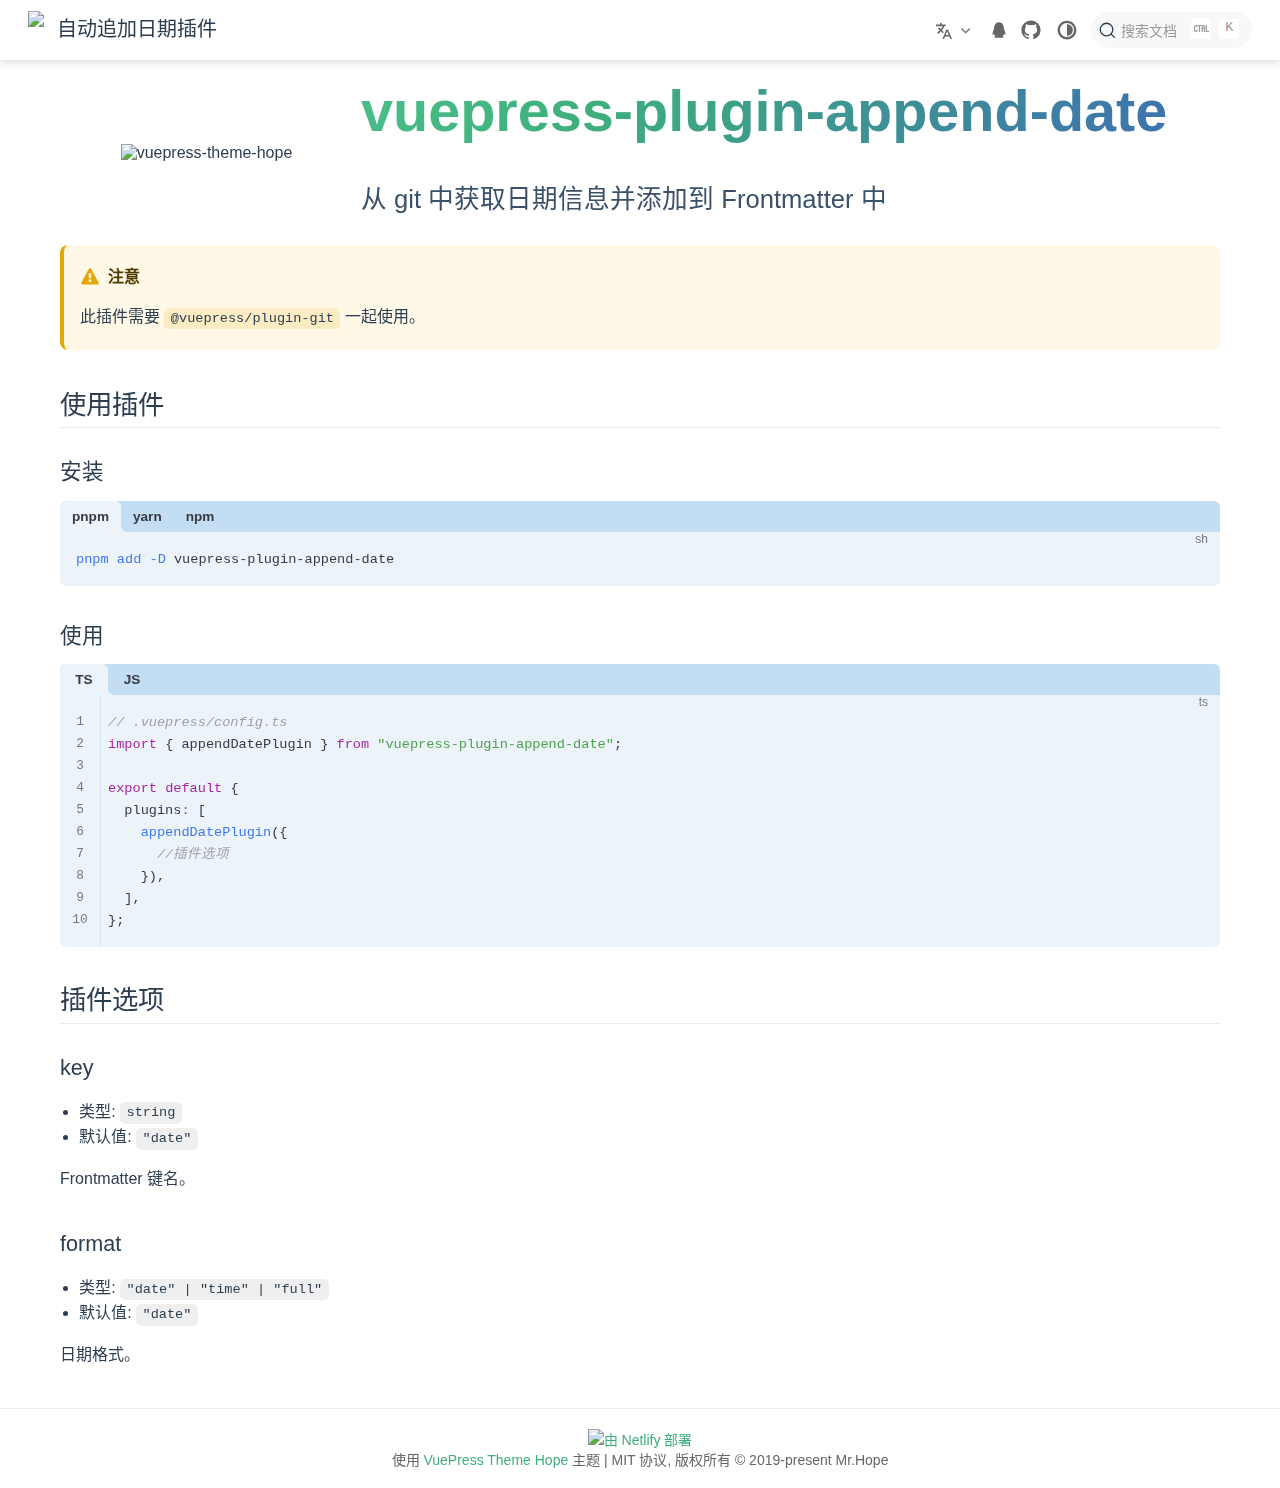
==== commit 9e6359b3: "Deploying to netlify from @ vuepress-theme-hope/vuepress-theme-hope@095f9bb3e6577ba4cae8a10d642a6ce6" ====
--- a/zh/index.html
+++ b/zh/index.html
@@ -3,16 +3,15 @@
   <head>
     <meta charset="utf-8" />
     <meta name="viewport" content="width=device-width,initial-scale=1" />
-    <meta name="generator" content="VuePress 2.0.0-beta.67" />
-    <meta name="theme" content="VuePress Theme Hope" />
-    <link rel="alternate" hreflang="en-us" href="https://plugin-auto-catalog.vuejs.press/"><meta property="og:url" content="https://plugin-auto-catalog.vuejs.press/zh/"><meta property="og:site_name" content="自动追加日期插件"><meta property="og:title" content="主页"><meta property="og:description" content="此插件需要 @vuepress/plugin-git 一起使用。 使用插件 安装 tab pnpm tab yarn tab npm 使用 tab TS tab JS 插件选项 key 类型: string; 默认值: "date"; Frontmatter 键名。 format 类型: date | time; 默认值: "date"; 日期格式。"><meta property="og:type" content="website"><meta property="og:locale" content="zh-CN"><meta property="og:locale:alternate" content="en-US"><meta property="og:updated_time" content="2023-11-10T05:18:34.000Z"><meta property="article:author" content="Mr.Hope"><meta property="article:modified_time" content="2023-11-10T05:18:34.000Z"><script type="application/ld+json">{"@context":"https://schema.org","@type":"WebPage","name":"主页","description":"此插件需要 @vuepress/plugin-git 一起使用。 使用插件 安装 tab pnpm tab yarn tab npm 使用 tab TS tab JS 插件选项 key 类型: string; 默认值: \"date\"; Frontmatter 键名。 format 类型: date | time; 默认值: \"date\"; 日期格式。"}</script><link rel="icon" href="https://theme-hope-assets.vuejs.press/icon/chrome-mask-512.png" type="image/png" sizes="512x512"><link rel="icon" href="https://theme-hope-assets.vuejs.press/icon/chrome-mask-192.png" type="image/png" sizes="512x512"><link rel="icon" href="https://theme-hope-assets.vuejs.press/icon/chrome-512.png" type="image/png" sizes="192x192"><link rel="icon" href="https://theme-hope-assets.vuejs.press/icon/chrome-192.png" type="image/png" sizes="192x192"><meta name="theme-color" content="#46bd87"><link rel="apple-touch-icon" href="https://theme-hope-assets.vuejs.press/icon/apple-icon-152.png"><meta name="apple-mobile-web-app-status-bar-style" content="black"><link rel="icon" href="/favicon.ico"><title>主页 | 自动追加日期插件</title><meta name="description" content="此插件需要 @vuepress/plugin-git 一起使用。 使用插件 安装 tab pnpm tab yarn tab npm 使用 tab TS tab JS 插件选项 key 类型: string; 默认值: "date"; Frontmatter 键名。 format 类型: date | time; 默认值: "date"; 日期格式。">
+    <meta name="generator" content="VuePress 2.0.0-rc.0" />
+    <meta name="theme" content="VuePress Theme Hope 2.0.0-rc.9" />
     <style>
       html {
-        background: #fff;
+        background: var(--bg-color, #fff);
       }
 
       html[data-theme="dark"] {
-        background: #1d1e1f;
+        background: var(--bg-color, #1d1e1f);
       }
 
       body {
@@ -29,11 +28,13 @@
         document.documentElement.setAttribute("data-theme", "dark");
       }
     </script>
-    <link rel="preload" href="/assets/style-b5d21d69.css" as="style"><link rel="stylesheet" href="/assets/style-b5d21d69.css">
-    <link rel="prefetch" href="/assets/index.html-44db9754.js" as="script"><link rel="prefetch" href="/assets/404.html-31c29bb6.js" as="script"><link rel="prefetch" href="/assets/index.html-e78b521d.js" as="script"><link rel="prefetch" href="/assets/404.html-2515eb26.js" as="script"><link rel="prefetch" href="/assets/giscus-0b7adcf8.js" as="script"><link rel="prefetch" href="/assets/photoswipe.esm-1464cdb9.js" as="script"><link rel="prefetch" href="/assets/three.module-f9bb718c.js" as="script"><link rel="prefetch" href="/assets/OrbitControls-33dfd477.js" as="script"><link rel="prefetch" href="/assets/STLLoader-68a4a6ae.js" as="script"><link rel="prefetch" href="/assets/style-e9220a04.js" as="script"><link rel="prefetch" href="/assets/docsearch-1d421ddb.js" as="script"><link rel="prefetch" href="/assets/index-82585c84.js" as="script">
+    <link rel="alternate" hreflang="en-us" href="https://plugin-auto-catalog.vuejs.press/"><meta property="og:url" content="https://plugin-auto-catalog.vuejs.press/zh/"><meta property="og:site_name" content="自动追加日期插件"><meta property="og:title" content="主页"><meta property="og:description" content="此插件需要 @vuepress/plugin-git 一起使用。 使用插件 安装 tab pnpm tab yarn tab npm 使用 tab TS tab JS 插件选项 key 类型: string; 默认值: "date"; Frontmatter 键名。 format 类型: "date" "time" "full"; 默认值: "date..."><meta property="og:type" content="website"><meta property="og:locale" content="zh-CN"><meta property="og:locale:alternate" content="en-US"><meta property="og:updated_time" content="2023-11-16T12:21:44.000Z"><meta property="article:author" content="Mr.Hope"><meta property="article:modified_time" content="2023-11-16T12:21:44.000Z"><script type="application/ld+json">{"@context":"https://schema.org","@type":"WebPage","name":"主页","description":"此插件需要 @vuepress/plugin-git 一起使用。 使用插件 安装 tab pnpm tab yarn tab npm 使用 tab TS tab JS 插件选项 key 类型: string; 默认值: \"date\"; Frontmatter 键名。 format 类型: \"date\" \"time\" \"full\"; 默认值: \"date..."}</script><link rel="icon" href="https://theme-hope-assets.vuejs.press/icon/chrome-mask-512.png" type="image/png" sizes="512x512"><link rel="icon" href="https://theme-hope-assets.vuejs.press/icon/chrome-mask-192.png" type="image/png" sizes="512x512"><link rel="icon" href="https://theme-hope-assets.vuejs.press/icon/chrome-512.png" type="image/png" sizes="192x192"><link rel="icon" href="https://theme-hope-assets.vuejs.press/icon/chrome-192.png" type="image/png" sizes="192x192"><meta name="theme-color" content="#46bd87"><link rel="apple-touch-icon" href="https://theme-hope-assets.vuejs.press/icon/apple-icon-152.png"><meta name="apple-mobile-web-app-status-bar-style" content="black"><link rel="icon" href="/favicon.ico"><title>主页 | 自动追加日期插件</title><meta name="description" content="此插件需要 @vuepress/plugin-git 一起使用。 使用插件 安装 tab pnpm tab yarn tab npm 使用 tab TS tab JS 插件选项 key 类型: string; 默认值: "date"; Frontmatter 键名。 format 类型: "date" "time" "full"; 默认值: "date...">
+    <link rel="preload" href="/assets/style--RRewqjy.css" as="style"><link rel="stylesheet" href="/assets/style--RRewqjy.css">
+    
+    <link rel="prefetch" href="/assets/index.html-3bO4oKVj.js" as="script"><link rel="prefetch" href="/assets/404.html-FpF_mDgZ.js" as="script"><link rel="prefetch" href="/assets/index.html-S9ZNpdmE.js" as="script"><link rel="prefetch" href="/assets/404.html-0GSDGGDa.js" as="script"><link rel="prefetch" href="/assets/giscus-08zh9c_o.js" as="script"><link rel="prefetch" href="/assets/photoswipe.esm-i2ohwMnJ.js" as="script"><link rel="prefetch" href="/assets/style-w40geAFS.js" as="script"><link rel="prefetch" href="/assets/docsearch-w40geAFS.js" as="script"><link rel="prefetch" href="/assets/index-QOy62Fup.js" as="script"><link rel="prefetch" href="/assets/three.module-kp_GDmMT.js" as="script"><link rel="prefetch" href="/assets/OrbitControls-OiiNptst.js" as="script"><link rel="prefetch" href="/assets/STLLoader-hs-2jvtt.js" as="script">
   </head>
   <body>
-    <div id="app"><!--[--><!--[--><!--[--><span tabindex="-1"></span><a href="#main-content" class="vp-skip-link sr-only">跳至主要內容</a><!--]--><!--[--><div class="theme-container no-sidebar"><!--[--><header id="navbar" class="vp-navbar"><div class="vp-navbar-start"><button type="button" class="vp-toggle-sidebar-button" title="Toggle Sidebar"><span class="icon"></span></button><!--[--><!----><!--]--><!--[--><a class="vp-link vp-brand vp-brand" href="/zh/"><img class="vp-nav-logo" src="/logo.svg" alt="自动追加日期插件"><!----><span class="vp-site-name hide-in-pad">自动追加日期插件</span></a><!--]--><!--[--><!----><!--]--></div><div class="vp-navbar-center"><!--[--><!----><!--]--><!--[--><!----><!--]--><!--[--><!----><!--]--></div><div class="vp-navbar-end"><!--[--><!----><!--]--><!--[--><div class="nav-item"><div class="dropdown-wrapper i18n-dropdown"><button type="button" class="dropdown-title" aria-label="选择语言"><!--[--><svg xmlns="http://www.w3.org/2000/svg" class="icon i18n-icon" viewBox="0 0 1024 1024" fill="currentColor" aria-label="i18n icon" style="width:1rem;height:1rem;vertical-align:middle;"><path d="M379.392 460.8 494.08 575.488l-42.496 102.4L307.2 532.48 138.24 701.44l-71.68-72.704L234.496 460.8l-45.056-45.056c-27.136-27.136-51.2-66.56-66.56-108.544h112.64c7.68 14.336 16.896 27.136 26.112 35.84l45.568 46.08 45.056-45.056C382.976 312.32 409.6 247.808 409.6 204.8H0V102.4h256V0h102.4v102.4h256v102.4H512c0 70.144-37.888 161.28-87.04 210.944L378.88 460.8zM576 870.4 512 1024H409.6l256-614.4H768l256 614.4H921.6l-64-153.6H576zM618.496 768h196.608L716.8 532.48 618.496 768z"></path></svg><!--]--><span class="arrow"></span><ul class="nav-dropdown"><li class="dropdown-item"><a aria-label="English" class="vp-link nav-link nav-link" href="/"><!---->English<!----></a></li><li class="dropdown-item"><a aria-label="简体中文" class="vp-link nav-link active nav-link active" href="/zh/"><!---->简体中文<!----></a></li></ul></button></div></div><div class="nav-item vp-repo"><a class="vp-repo-link" href="https://github.com/vuepress-theme-hope/vuepress-theme-hope/tree/main/packages/auto-catalog/" target="_blank" rel="noopener noreferrer" aria-label="GitHub"><svg xmlns="http://www.w3.org/2000/svg" class="icon github-icon" viewBox="0 0 1024 1024" fill="currentColor" aria-label="github icon" style="width:1.25rem;height:1.25rem;vertical-align:middle;"><path d="M511.957 21.333C241.024 21.333 21.333 240.981 21.333 512c0 216.832 140.544 400.725 335.574 465.664 24.49 4.395 32.256-10.07 32.256-23.083 0-11.69.256-44.245 0-85.205-136.448 29.61-164.736-64.64-164.736-64.64-22.315-56.704-54.4-71.765-54.4-71.765-44.587-30.464 3.285-29.824 3.285-29.824 49.195 3.413 75.179 50.517 75.179 50.517 43.776 75.008 114.816 53.333 142.762 40.79 4.523-31.66 17.152-53.377 31.19-65.537-108.971-12.458-223.488-54.485-223.488-242.602 0-53.547 19.114-97.323 50.517-131.67-5.035-12.33-21.93-62.293 4.779-129.834 0 0 41.258-13.184 134.912 50.346a469.803 469.803 0 0 1 122.88-16.554c41.642.213 83.626 5.632 122.88 16.554 93.653-63.488 134.784-50.346 134.784-50.346 26.752 67.541 9.898 117.504 4.864 129.834 31.402 34.347 50.474 78.123 50.474 131.67 0 188.586-114.73 230.016-224.042 242.09 17.578 15.232 33.578 44.672 33.578 90.454v135.85c0 13.142 7.936 27.606 32.854 22.87C862.25 912.597 1002.667 728.747 1002.667 512c0-271.019-219.648-490.667-490.71-490.667z"></path></svg></a></div><div class="nav-item vp-repo"><a class="vp-repo-link" href="https://t.me/vuepressthemehope" target="_blank" rel="noopener noreferrer" aria-label="telegram"><svg xmlns="http://www.w3.org/2000/svg" viewBox="0 0 496 512" style="width:1.25rem;height:1.25rem;vertical-align:middle"><path d="M248,8C111.033,8,0,119.033,0,256S111.033,504,248,504,496,392.967,496,256,384.967,8,248,8ZM362.952,176.66c-3.732,39.215-19.881,134.378-28.1,178.3-3.476,18.584-10.322,24.816-16.948,25.425-14.4,1.326-25.338-9.517-39.287-18.661-21.827-14.308-34.158-23.215-55.346-37.177-24.485-16.135-8.612-25,5.342-39.5,3.652-3.793,67.107-61.51,68.335-66.746.153-.655.3-3.1-1.154-4.384s-3.59-.849-5.135-.5q-3.283.746-104.608,69.142-14.845,10.194-26.894,9.934c-8.855-.191-25.888-5.006-38.551-9.123-15.531-5.048-27.875-7.717-26.8-16.291q.84-6.7,18.45-13.7,108.446-47.248,144.628-62.3c68.872-28.647,83.183-33.623,92.511-33.789,2.052-.034,6.639.474,9.61,2.885a10.452,10.452,0,0,1,3.53,6.716A43.765,43.765,0,0,1,362.952,176.66Z" fill="currentColor"/></svg></a></div><div class="nav-item hide-in-mobile"><button type="button" id="appearance-switch"><svg xmlns="http://www.w3.org/2000/svg" class="icon auto-icon" viewBox="0 0 1024 1024" fill="currentColor" aria-label="auto icon" style="display:block;"><path d="M512 992C246.92 992 32 777.08 32 512S246.92 32 512 32s480 214.92 480 480-214.92 480-480 480zm0-840c-198.78 0-360 161.22-360 360 0 198.84 161.22 360 360 360s360-161.16 360-360c0-198.78-161.22-360-360-360zm0 660V212c165.72 0 300 134.34 300 300 0 165.72-134.28 300-300 300z"></path></svg><svg xmlns="http://www.w3.org/2000/svg" class="icon dark-icon" viewBox="0 0 1024 1024" fill="currentColor" aria-label="dark icon" style="display:none;"><path d="M524.8 938.667h-4.267a439.893 439.893 0 0 1-313.173-134.4 446.293 446.293 0 0 1-11.093-597.334A432.213 432.213 0 0 1 366.933 90.027a42.667 42.667 0 0 1 45.227 9.386 42.667 42.667 0 0 1 10.24 42.667 358.4 358.4 0 0 0 82.773 375.893 361.387 361.387 0 0 0 376.747 82.774 42.667 42.667 0 0 1 54.187 55.04 433.493 433.493 0 0 1-99.84 154.88 438.613 438.613 0 0 1-311.467 128z"></path></svg><svg xmlns="http://www.w3.org/2000/svg" class="icon light-icon" viewBox="0 0 1024 1024" fill="currentColor" aria-label="light icon" style="display:none;"><path d="M952 552h-80a40 40 0 0 1 0-80h80a40 40 0 0 1 0 80zM801.88 280.08a41 41 0 0 1-57.96-57.96l57.96-58a41.04 41.04 0 0 1 58 58l-58 57.96zM512 752a240 240 0 1 1 0-480 240 240 0 0 1 0 480zm0-560a40 40 0 0 1-40-40V72a40 40 0 0 1 80 0v80a40 40 0 0 1-40 40zm-289.88 88.08-58-57.96a41.04 41.04 0 0 1 58-58l57.96 58a41 41 0 0 1-57.96 57.96zM192 512a40 40 0 0 1-40 40H72a40 40 0 0 1 0-80h80a40 40 0 0 1 40 40zm30.12 231.92a41 41 0 0 1 57.96 57.96l-57.96 58a41.04 41.04 0 0 1-58-58l58-57.96zM512 832a40 40 0 0 1 40 40v80a40 40 0 0 1-80 0v-80a40 40 0 0 1 40-40zm289.88-88.08 58 57.96a41.04 41.04 0 0 1-58 58l-57.96-58a41 41 0 0 1 57.96-57.96z"></path></svg></button></div><!--[--><div id="docsearch-container" style="display:none;"></div><div><button type="button" class="DocSearch DocSearch-Button" aria-label="搜索文档"><span class="DocSearch-Button-Container"><svg width="20" height="20" class="DocSearch-Search-Icon" viewBox="0 0 20 20"><path d="M14.386 14.386l4.0877 4.0877-4.0877-4.0877c-2.9418 2.9419-7.7115 2.9419-10.6533 0-2.9419-2.9418-2.9419-7.7115 0-10.6533 2.9418-2.9419 7.7115-2.9419 10.6533 0 2.9419 2.9418 2.9419 7.7115 0 10.6533z" stroke="currentColor" fill="none" fill-rule="evenodd" stroke-linecap="round" stroke-linejoin="round"></path></svg><span class="DocSearch-Button-Placeholder">搜索文档</span></span><span class="DocSearch-Button-Keys"><kbd class="DocSearch-Button-Key"><svg width="15" height="15" class="DocSearch-Control-Key-Icon"><path d="M4.505 4.496h2M5.505 5.496v5M8.216 4.496l.055 5.993M10 7.5c.333.333.5.667.5 1v2M12.326 4.5v5.996M8.384 4.496c1.674 0 2.116 0 2.116 1.5s-.442 1.5-2.116 1.5M3.205 9.303c-.09.448-.277 1.21-1.241 1.203C1 10.5.5 9.513.5 8V7c0-1.57.5-2.5 1.464-2.494.964.006 1.134.598 1.24 1.342M12.553 10.5h1.953" stroke-width="1.2" stroke="currentColor" fill="none" stroke-linecap="square"></path></svg></kbd><kbd class="DocSearch-Button-Key">K</kbd></span></button></div><!--]--><!--]--><!--[--><!----><!--]--><button type="button" class="vp-toggle-navbar-button" aria-label="Toggle Navbar" aria-expanded="false" aria-controls="nav-screen"><span><span class="vp-top"></span><span class="vp-middle"></span><span class="vp-bottom"></span></span></button></div></header><!----><!--]--><!----><div class="toggle-sidebar-wrapper"><span class="arrow start"></span></div><aside id="sidebar" class="vp-sidebar"><!--[--><!----><!--]--><ul class="vp-sidebar-links"></ul><!--[--><!----><!--]--></aside><!--[--><main id="main-content" class="vp-project-home" aria-labelledby="main-title"><!----><header class="vp-hero-info-wrapper"><!--[--><!----><!----><!--]--><div class="vp-hero-info"><!--[--><!--[--><img class="vp-hero-image" src="/logo.svg" alt="vuepress-theme-hope"><canvas id="hero-logo" style="display:none;opacity:0;"></canvas><!--]--><!--]--><div class="vp-hero-infos"><h1 id="main-title">vuepress-plugin-append-date</h1><p class="vp-description">从 git 中获取日期信息并添加到 Frontmatter 中</p><!----></div></div></header><!----><!----><div class="theme-hope-content"><div class="hint-container warning"><p class="hint-container-title">注意</p><p>此插件需要 <code>@vuepress/plugin-git</code> 一起使用。</p></div><h2 id="使用插件" tabindex="-1"><a class="header-anchor" href="#使用插件" aria-hidden="true">#</a> 使用插件</h2><h3 id="安装" tabindex="-1"><a class="header-anchor" href="#安装" aria-hidden="true">#</a> 安装</h3><div class="vp-code-tabs"><div class="vp-code-tabs-nav" role="tablist"><button type="button" class="vp-code-tab-nav active" role="tab" aria-controls="codetab-11-0" aria-selected="true">pnpm</button><button type="button" class="vp-code-tab-nav" role="tab" aria-controls="codetab-11-1" aria-selected="false">yarn</button><button type="button" class="vp-code-tab-nav" role="tab" aria-controls="codetab-11-2" aria-selected="false">npm</button></div><!--[--><div class="vp-code-tab active" id="codetab-11-0" role="tabpanel" aria-expanded="true"><div class="vp-code-tab-title">pnpm</div><!--[--><div class="language-bash" data-ext="sh"><pre class="language-bash"><code><span class="token function">pnpm</span> <span class="token function">add</span> <span class="token parameter variable">-D</span> vuepress-plugin-append-date
+    <div id="app"><!--[--><!--[--><!--[--><span tabindex="-1"></span><a href="#main-content" class="vp-skip-link sr-only">跳至主要內容</a><!--]--><!--[--><div class="theme-container no-sidebar"><!--[--><header id="navbar" class="vp-navbar"><div class="vp-navbar-start"><button type="button" class="vp-toggle-sidebar-button" title="Toggle Sidebar"><span class="icon"></span></button><!--[--><!----><!--]--><!--[--><a class="vp-link vp-brand vp-brand" href="/zh/"><img class="vp-nav-logo" src="https://theme-hope-assets.vuejs.press/logo.svg" aria-hidden><!----><span class="vp-site-name hide-in-pad">自动追加日期插件</span></a><!--]--><!--[--><!----><!--]--></div><div class="vp-navbar-center"><!--[--><!----><!--]--><!--[--><!----><!--]--><!--[--><!----><!--]--></div><div class="vp-navbar-end"><!--[--><!----><!--]--><!--[--><div class="nav-item"><div class="dropdown-wrapper i18n-dropdown"><button type="button" class="dropdown-title" aria-label="选择语言"><!--[--><svg xmlns="http://www.w3.org/2000/svg" class="icon i18n-icon" viewBox="0 0 1024 1024" fill="currentColor" aria-label="i18n icon" style="width:1rem;height:1rem;vertical-align:middle;"><path d="M379.392 460.8 494.08 575.488l-42.496 102.4L307.2 532.48 138.24 701.44l-71.68-72.704L234.496 460.8l-45.056-45.056c-27.136-27.136-51.2-66.56-66.56-108.544h112.64c7.68 14.336 16.896 27.136 26.112 35.84l45.568 46.08 45.056-45.056C382.976 312.32 409.6 247.808 409.6 204.8H0V102.4h256V0h102.4v102.4h256v102.4H512c0 70.144-37.888 161.28-87.04 210.944L378.88 460.8zM576 870.4 512 1024H409.6l256-614.4H768l256 614.4H921.6l-64-153.6H576zM618.496 768h196.608L716.8 532.48 618.496 768z"></path></svg><!--]--><span class="arrow"></span><ul class="nav-dropdown"><li class="dropdown-item"><a aria-label="English" class="vp-link nav-link nav-link" href="/"><!---->English<!----></a></li><li class="dropdown-item"><a aria-label="简体中文" class="vp-link nav-link active nav-link active" href="/zh/"><!---->简体中文<!----></a></li></ul></button></div></div><div class="nav-item vp-repo"><a class="vp-repo-link" href="https://jq.qq.com/?_wv=1027&amp;k=rATJyxGK" target="_blank" rel="noopener noreferrer" aria-label="telegram"><svg xmlns="http://www.w3.org/2000/svg" viewBox="0 0 1024 1024" style="width:1.25rem;height:1.25rem;vertical-align:middle"><path d="M824.8 613.2c-16-51.4-34.4-94.6-62.7-165.3C766.5 262.2 689.3 112 511.5 112 331.7 112 256.2 265.2 261 447.9c-28.4 70.8-46.7 113.7-62.7 165.3-34 109.5-23 154.8-14.6 155.8 18 2.2 70.1-82.4 70.1-82.4 0 49 25.2 112.9 79.8 159-26.4 8.1-85.7 29.9-71.6 53.8 11.4 19.3 196.2 12.3 249.5 6.3 53.3 6 238.1 13 249.5-6.3 14.1-23.8-45.3-45.7-71.6-53.8 54.6-46.2 79.8-110.1 79.8-159 0 0 52.1 84.6 70.1 82.4 8.5-1.1 19.5-46.4-14.5-155.8z" fill="currentColor"/></svg></a></div><div class="nav-item vp-repo"><a class="vp-repo-link" href="https://github.com/vuepress-theme-hope/vuepress-theme-hope/tree/main/packages/auto-catalog/" target="_blank" rel="noopener noreferrer" aria-label="GitHub"><svg xmlns="http://www.w3.org/2000/svg" class="icon github-icon" viewBox="0 0 1024 1024" fill="currentColor" aria-label="github icon" style="width:1.25rem;height:1.25rem;vertical-align:middle;"><path d="M511.957 21.333C241.024 21.333 21.333 240.981 21.333 512c0 216.832 140.544 400.725 335.574 465.664 24.49 4.395 32.256-10.07 32.256-23.083 0-11.69.256-44.245 0-85.205-136.448 29.61-164.736-64.64-164.736-64.64-22.315-56.704-54.4-71.765-54.4-71.765-44.587-30.464 3.285-29.824 3.285-29.824 49.195 3.413 75.179 50.517 75.179 50.517 43.776 75.008 114.816 53.333 142.762 40.79 4.523-31.66 17.152-53.377 31.19-65.537-108.971-12.458-223.488-54.485-223.488-242.602 0-53.547 19.114-97.323 50.517-131.67-5.035-12.33-21.93-62.293 4.779-129.834 0 0 41.258-13.184 134.912 50.346a469.803 469.803 0 0 1 122.88-16.554c41.642.213 83.626 5.632 122.88 16.554 93.653-63.488 134.784-50.346 134.784-50.346 26.752 67.541 9.898 117.504 4.864 129.834 31.402 34.347 50.474 78.123 50.474 131.67 0 188.586-114.73 230.016-224.042 242.09 17.578 15.232 33.578 44.672 33.578 90.454v135.85c0 13.142 7.936 27.606 32.854 22.87C862.25 912.597 1002.667 728.747 1002.667 512c0-271.019-219.648-490.667-490.71-490.667z"></path></svg></a></div><div class="nav-item hide-in-mobile"><button type="button" id="appearance-switch"><svg xmlns="http://www.w3.org/2000/svg" class="icon auto-icon" viewBox="0 0 1024 1024" fill="currentColor" aria-label="auto icon" style="display:block;"><path d="M512 992C246.92 992 32 777.08 32 512S246.92 32 512 32s480 214.92 480 480-214.92 480-480 480zm0-840c-198.78 0-360 161.22-360 360 0 198.84 161.22 360 360 360s360-161.16 360-360c0-198.78-161.22-360-360-360zm0 660V212c165.72 0 300 134.34 300 300 0 165.72-134.28 300-300 300z"></path></svg><svg xmlns="http://www.w3.org/2000/svg" class="icon dark-icon" viewBox="0 0 1024 1024" fill="currentColor" aria-label="dark icon" style="display:none;"><path d="M524.8 938.667h-4.267a439.893 439.893 0 0 1-313.173-134.4 446.293 446.293 0 0 1-11.093-597.334A432.213 432.213 0 0 1 366.933 90.027a42.667 42.667 0 0 1 45.227 9.386 42.667 42.667 0 0 1 10.24 42.667 358.4 358.4 0 0 0 82.773 375.893 361.387 361.387 0 0 0 376.747 82.774 42.667 42.667 0 0 1 54.187 55.04 433.493 433.493 0 0 1-99.84 154.88 438.613 438.613 0 0 1-311.467 128z"></path></svg><svg xmlns="http://www.w3.org/2000/svg" class="icon light-icon" viewBox="0 0 1024 1024" fill="currentColor" aria-label="light icon" style="display:none;"><path d="M952 552h-80a40 40 0 0 1 0-80h80a40 40 0 0 1 0 80zM801.88 280.08a41 41 0 0 1-57.96-57.96l57.96-58a41.04 41.04 0 0 1 58 58l-58 57.96zM512 752a240 240 0 1 1 0-480 240 240 0 0 1 0 480zm0-560a40 40 0 0 1-40-40V72a40 40 0 0 1 80 0v80a40 40 0 0 1-40 40zm-289.88 88.08-58-57.96a41.04 41.04 0 0 1 58-58l57.96 58a41 41 0 0 1-57.96 57.96zM192 512a40 40 0 0 1-40 40H72a40 40 0 0 1 0-80h80a40 40 0 0 1 40 40zm30.12 231.92a41 41 0 0 1 57.96 57.96l-57.96 58a41.04 41.04 0 0 1-58-58l58-57.96zM512 832a40 40 0 0 1 40 40v80a40 40 0 0 1-80 0v-80a40 40 0 0 1 40-40zm289.88-88.08 58 57.96a41.04 41.04 0 0 1-58 58l-57.96-58a41 41 0 0 1 57.96-57.96z"></path></svg></button></div><!--[--><div id="docsearch-container" style="display:none;"></div><div><button type="button" class="DocSearch DocSearch-Button" aria-label="搜索文档"><span class="DocSearch-Button-Container"><svg width="20" height="20" class="DocSearch-Search-Icon" viewBox="0 0 20 20"><path d="M14.386 14.386l4.0877 4.0877-4.0877-4.0877c-2.9418 2.9419-7.7115 2.9419-10.6533 0-2.9419-2.9418-2.9419-7.7115 0-10.6533 2.9418-2.9419 7.7115-2.9419 10.6533 0 2.9419 2.9418 2.9419 7.7115 0 10.6533z" stroke="currentColor" fill="none" fill-rule="evenodd" stroke-linecap="round" stroke-linejoin="round"></path></svg><span class="DocSearch-Button-Placeholder">搜索文档</span></span><span class="DocSearch-Button-Keys"><kbd class="DocSearch-Button-Key"><svg width="15" height="15" class="DocSearch-Control-Key-Icon"><path d="M4.505 4.496h2M5.505 5.496v5M8.216 4.496l.055 5.993M10 7.5c.333.333.5.667.5 1v2M12.326 4.5v5.996M8.384 4.496c1.674 0 2.116 0 2.116 1.5s-.442 1.5-2.116 1.5M3.205 9.303c-.09.448-.277 1.21-1.241 1.203C1 10.5.5 9.513.5 8V7c0-1.57.5-2.5 1.464-2.494.964.006 1.134.598 1.24 1.342M12.553 10.5h1.953" stroke-width="1.2" stroke="currentColor" fill="none" stroke-linecap="square"></path></svg></kbd><kbd class="DocSearch-Button-Key">K</kbd></span></button></div><!--]--><!--]--><!--[--><!----><!--]--><button type="button" class="vp-toggle-navbar-button" aria-label="Toggle Navbar" aria-expanded="false" aria-controls="nav-screen"><span><span class="vp-top"></span><span class="vp-middle"></span><span class="vp-bottom"></span></span></button></div></header><!----><!--]--><!----><div class="toggle-sidebar-wrapper"><span class="arrow start"></span></div><aside id="sidebar" class="vp-sidebar"><!--[--><!----><!--]--><ul class="vp-sidebar-links"></ul><!--[--><!----><!--]--></aside><!--[--><main id="main-content" class="vp-project-home" aria-labelledby="main-title"><!----><header class="vp-hero-info-wrapper"><!--[--><!----><!----><!--]--><div class="vp-hero-info"><!--[--><!--[--><img class="vp-hero-image" src="https://theme-hope-assets.vuejs.press/logo.svg" alt="vuepress-theme-hope"><canvas id="hero-logo" style="display:none;opacity:0;"></canvas><!--]--><!--]--><div class="vp-hero-infos"><h1 id="main-title">vuepress-plugin-append-date</h1><p id="main-description">从 git 中获取日期信息并添加到 Frontmatter 中</p><!----></div></div></header><!----><!----><div class="theme-hope-content"><div class="hint-container warning"><p class="hint-container-title">注意</p><p>此插件需要 <code>@vuepress/plugin-git</code> 一起使用。</p></div><h2 id="使用插件" tabindex="-1"><a class="header-anchor" href="#使用插件" aria-hidden="true">#</a> 使用插件</h2><h3 id="安装" tabindex="-1"><a class="header-anchor" href="#安装" aria-hidden="true">#</a> 安装</h3><div class="vp-code-tabs"><div class="vp-code-tabs-nav" role="tablist"><button type="button" class="vp-code-tab-nav active" role="tab" aria-controls="codetab-11-0" aria-selected="true">pnpm</button><button type="button" class="vp-code-tab-nav" role="tab" aria-controls="codetab-11-1" aria-selected="false">yarn</button><button type="button" class="vp-code-tab-nav" role="tab" aria-controls="codetab-11-2" aria-selected="false">npm</button></div><!--[--><div class="vp-code-tab active" id="codetab-11-0" role="tabpanel" aria-expanded="true"><div class="vp-code-tab-title">pnpm</div><!--[--><div class="language-bash" data-ext="sh"><pre class="language-bash"><code><span class="token function">pnpm</span> <span class="token function">add</span> <span class="token parameter variable">-D</span> vuepress-plugin-append-date
 </code></pre></div><!--]--></div><div class="vp-code-tab" id="codetab-11-1" role="tabpanel" aria-expanded="false"><div class="vp-code-tab-title">yarn</div><!--[--><div class="language-bash" data-ext="sh"><pre class="language-bash"><code><span class="token function">yarn</span> <span class="token function">add</span> <span class="token parameter variable">-D</span> vuepress-plugin-append-date
 </code></pre></div><!--]--></div><div class="vp-code-tab" id="codetab-11-2" role="tabpanel" aria-expanded="false"><div class="vp-code-tab-title">npm</div><!--[--><div class="language-bash" data-ext="sh"><pre class="language-bash"><code><span class="token function">npm</span> i <span class="token parameter variable">-D</span> vuepress-plugin-append-date
 </code></pre></div><!--]--></div><!--]--></div><h3 id="使用" tabindex="-1"><a class="header-anchor" href="#使用" aria-hidden="true">#</a> 使用</h3><div class="vp-code-tabs"><div class="vp-code-tabs-nav" role="tablist"><button type="button" class="vp-code-tab-nav active" role="tab" aria-controls="codetab-25-0" aria-selected="true">TS</button><button type="button" class="vp-code-tab-nav" role="tab" aria-controls="codetab-25-1" aria-selected="false">JS</button></div><!--[--><div class="vp-code-tab active" id="codetab-25-0" role="tabpanel" aria-expanded="true"><div class="vp-code-tab-title">TS</div><!--[--><div class="language-typescript line-numbers-mode" data-ext="ts"><pre class="language-typescript"><code><span class="token comment">// .vuepress/config.ts</span>
@@ -56,13 +57,13 @@
     <span class="token punctuation">}</span><span class="token punctuation">)</span><span class="token punctuation">,</span>
   <span class="token punctuation">]</span><span class="token punctuation">,</span>
 <span class="token punctuation">}</span><span class="token punctuation">;</span>
-</code></pre><div class="line-numbers" aria-hidden="true"><div class="line-number"></div><div class="line-number"></div><div class="line-number"></div><div class="line-number"></div><div class="line-number"></div><div class="line-number"></div><div class="line-number"></div><div class="line-number"></div><div class="line-number"></div><div class="line-number"></div></div></div><!--]--></div><!--]--></div><h2 id="插件选项" tabindex="-1"><a class="header-anchor" href="#插件选项" aria-hidden="true">#</a> 插件选项</h2><h3 id="key" tabindex="-1"><a class="header-anchor" href="#key" aria-hidden="true">#</a> key</h3><ul><li>类型: <code>string</code></li><li>默认值: <code>&quot;date&quot;</code></li></ul><p>Frontmatter 键名。</p><h3 id="format" tabindex="-1"><a class="header-anchor" href="#format" aria-hidden="true">#</a> format</h3><ul><li>类型: <code>date | time</code></li><li>默认值: <code>&quot;date&quot;</code></li></ul><p>日期格式。</p></div><!----></main><!--]--><footer class="vp-footer-wrapper"><div class="vp-footer"><a href="https://www.netlify.com" target="_blank">
+</code></pre><div class="line-numbers" aria-hidden="true"><div class="line-number"></div><div class="line-number"></div><div class="line-number"></div><div class="line-number"></div><div class="line-number"></div><div class="line-number"></div><div class="line-number"></div><div class="line-number"></div><div class="line-number"></div><div class="line-number"></div></div></div><!--]--></div><!--]--></div><h2 id="插件选项" tabindex="-1"><a class="header-anchor" href="#插件选项" aria-hidden="true">#</a> 插件选项</h2><h3 id="key" tabindex="-1"><a class="header-anchor" href="#key" aria-hidden="true">#</a> key</h3><ul><li>类型: <code>string</code></li><li>默认值: <code>&quot;date&quot;</code></li></ul><p>Frontmatter 键名。</p><h3 id="format" tabindex="-1"><a class="header-anchor" href="#format" aria-hidden="true">#</a> format</h3><ul><li>类型: <code>&quot;date&quot; | &quot;time&quot; | &quot;full&quot;</code></li><li>默认值: <code>&quot;date&quot;</code></li></ul><p>日期格式。</p></div><!----></main><!--]--><footer class="vp-footer-wrapper"><div class="vp-footer"><a href="https://www.netlify.com" target="_blank">
   <img src="https://www.netlify.com/img/global/badges/netlify-light.svg" alt="由 Netlify 部署" data-mode="lightmode-only">
   <img src="https://www.netlify.com/img/global/badges/netlify-dark.svg" alt="由 Netlify 部署" data-mode="darkmode-only">
 </a>
 <br/>
 使用 <a href="https://theme-hope.vuejs.press/zh/" target="_blank">VuePress Theme Hope</a> 主题 | MIT 协议, 版权所有 © 2019-present Mr.Hope
 </div><!----></footer></div><!--]--><!--]--><!----><!----><!--]--></div>
-    <script type="module" src="/assets/app-112790d1.js" defer></script>
+    <script type="module" src="/assets/app--liM7PlY.js" defer></script>
   </body>
 </html>
--- a/assets/style--RRewqjy.css
+++ b/assets/style--RRewqjy.css
@@ -0,0 +1 @@
+html[data-theme=dark]{--text-color: #9e9e9e;--bg-color: #0d1117;--bg-color-secondary: #161b22;--bg-color-tertiary: #21262c;--border-color: #30363d;--box-shadow: #282a32;--card-shadow: rgba(0, 0, 0, .3);--black: #fff;--dark-grey: #999;--light-grey: #666;--white: #000;--grey3: #bbb;--grey12: #333;--grey14: #111;--bg-color-light: #161b22;--bg-color-back: #0d1117;--bg-color-float: #161b22;--bg-color-blur: rgba(13, 17, 23, .9);--bg-color-float-blur: rgba(22, 27, 34, .9);--text-color-light: #a8a8a8;--text-color-lighter: #b1b1b1;--text-color-bright: #c5c5c5;--border-color-light: #2e333a;--border-color-dark: #394048}:root{--theme-color: #3eaf7c;--text-color: #2c3e50;--bg-color: #fff;--bg-color-secondary: #f8f8f8;--bg-color-tertiary: #efeef4;--border-color: #eaecef;--box-shadow: #f0f1f2;--card-shadow: rgba(0, 0, 0, .15);--black: #000;--dark-grey: #666;--light-grey: #999;--white: #fff;--grey3: #333;--grey12: #bbb;--grey14: #eee;--navbar-height: 3.75rem;--navbar-horizontal-padding: 1.5rem;--navbar-vertical-padding: .7rem;--navbar-mobile-height: 3.25rem;--navbar-mobile-horizontal-padding: 1rem;--navbar-mobile-vertical-padding: .5rem;--sidebar-width: 18rem;--sidebar-mobile-width: 16rem;--content-width: 780px;--home-page-width: 1160px;--font-family: -apple-system, BlinkMacSystemFont, "Segoe UI", Roboto, Oxygen, Ubuntu, Cantarell, "Fira Sans", "Droid Sans", "Helvetica Neue", STHeiti, "Microsoft YaHei", SimSun, sans-serif;--font-family-heading: Georgia Pro, Crimson, Georgia, -apple-system, BlinkMacSystemFont, "Segoe UI", Roboto, Oxygen, Ubuntu, Cantarell, "Fira Sans", "Droid Sans", "Helvetica Neue", STHeiti, "Microsoft YaHei", SimSun, sans-serif;--font-family-mono: Consolas, Monaco, "Andale Mono", "Ubuntu Mono", monospace;--line-numbers-width: 2.5rem;--color-transition: .3s ease;--transform-transition: .3s ease;--vp-bg: var(--bg-color);--vp-bgl: var(--bg-color-light);--vp-bglt: var(--bg-color-tertiary);--vp-c: var(--text-color);--vp-cl: var(--text-color-light);--vp-clt: var(--text-color-lighter);--vp-brc: var(--border-color);--vp-brcd: var(--border-color-dark);--vp-tc: var(--theme-color);--vp-tcl: var(--theme-color-light);--vp-ct: var(--color-transition);--vp-tt: var(--transform-transition);--bg-color-light: #fff;--bg-color-back: #f8f8f8;--bg-color-float: #fff;--bg-color-blur: rgba(255, 255, 255, .9);--bg-color-float-blur: rgba(255, 255, 255, .9);--text-color-light: #3a5169;--text-color-lighter: #476582;--text-color-bright: #6a8bad;--border-color-light: #eceef1;--border-color-dark: #cfd4db;--theme-color-dark: #389e70;--theme-color-light: #4abf8a;--theme-color-mask: rgba(62, 175, 124, .15)}:root{--badge-tip-color: #42b983;--badge-warning-color: #f4cd00;--badge-danger-color: #f55;--badge-info-color: #0295ff;--badge-note-color: #666}.vp-badge{display:inline-block;vertical-align:center;height:18px;padding:0 6px;border-radius:3px;background:var(--vp-tc);color:var(--white);font-size:14px;line-height:18px;transition:background var(--vp-ct),color var(--vp-ct)}.vp-badge+.vp-badge{margin-inline-start:5px}h1 .vp-badge,h2 .vp-badge,h3 .vp-badge,h4 .vp-badge,h5 .vp-badge,h6 .vp-badge{vertical-align:top}.vp-badge.tip{background:var(--badge-tip-color)}.vp-badge.warning{background:var(--badge-warning-color)}.vp-badge.danger{background:var(--badge-danger-color)}.vp-badge.info{background:var(--badge-info-color)}.vp-badge.note{background:var(--badge-note-color)}.font-icon{display:inline-block}.theme-hope-content .font-icon{vertical-align:middle}:root{--balloon-border-radius: 2px;--balloon-color: rgba(16, 16, 16, .95);--balloon-text-color: #fff;--balloon-font-size: 12px;--balloon-move: 4px}button[aria-label][data-balloon-pos]{overflow:visible}[aria-label][data-balloon-pos]{position:relative;cursor:pointer}[aria-label][data-balloon-pos]:after{opacity:0;pointer-events:none;transition:all .18s ease-out .18s;text-indent:0;font-family:-apple-system,BlinkMacSystemFont,Segoe UI,Roboto,Oxygen,Ubuntu,Cantarell,Open Sans,Helvetica Neue,sans-serif;font-weight:400;font-style:normal;text-shadow:none;font-size:var(--balloon-font-size);background:var(--balloon-color);border-radius:2px;color:var(--balloon-text-color);border-radius:var(--balloon-border-radius);content:attr(aria-label);padding:.5em 1em;position:absolute;white-space:nowrap;z-index:10}[aria-label][data-balloon-pos]:before{width:0;height:0;border:5px solid transparent;border-top-color:var(--balloon-color);opacity:0;pointer-events:none;transition:all .18s ease-out .18s;content:"";position:absolute;z-index:10}[aria-label][data-balloon-pos]:hover:before,[aria-label][data-balloon-pos]:hover:after,[aria-label][data-balloon-pos][data-balloon-visible]:before,[aria-label][data-balloon-pos][data-balloon-visible]:after,[aria-label][data-balloon-pos]:not([data-balloon-nofocus]):focus:before,[aria-label][data-balloon-pos]:not([data-balloon-nofocus]):focus:after{opacity:1;pointer-events:none}[aria-label][data-balloon-pos].font-awesome:after{font-family:FontAwesome,-apple-system,BlinkMacSystemFont,Segoe UI,Roboto,Oxygen,Ubuntu,Cantarell,Open Sans,Helvetica Neue,sans-serif}[aria-label][data-balloon-pos][data-balloon-break]:after{white-space:pre}[aria-label][data-balloon-pos][data-balloon-break][data-balloon-length]:after{white-space:pre-line;word-break:break-word}[aria-label][data-balloon-pos][data-balloon-blunt]:before,[aria-label][data-balloon-pos][data-balloon-blunt]:after{transition:none}[aria-label][data-balloon-pos][data-balloon-pos=up]:hover:after,[aria-label][data-balloon-pos][data-balloon-pos=up][data-balloon-visible]:after,[aria-label][data-balloon-pos][data-balloon-pos=down]:hover:after,[aria-label][data-balloon-pos][data-balloon-pos=down][data-balloon-visible]:after{transform:translate(-50%)}[aria-label][data-balloon-pos][data-balloon-pos=up]:hover:before,[aria-label][data-balloon-pos][data-balloon-pos=up][data-balloon-visible]:before,[aria-label][data-balloon-pos][data-balloon-pos=down]:hover:before,[aria-label][data-balloon-pos][data-balloon-pos=down][data-balloon-visible]:before{transform:translate(-50%)}[aria-label][data-balloon-pos][data-balloon-pos*=-left]:after{left:0}[aria-label][data-balloon-pos][data-balloon-pos*=-left]:before{left:5px}[aria-label][data-balloon-pos][data-balloon-pos*=-right]:after{right:0}[aria-label][data-balloon-pos][data-balloon-pos*=-right]:before{right:5px}[aria-label][data-balloon-pos][data-balloon-po*=-left]:hover:after,[aria-label][data-balloon-pos][data-balloon-po*=-left][data-balloon-visible]:after,[aria-label][data-balloon-pos][data-balloon-pos*=-right]:hover:after,[aria-label][data-balloon-pos][data-balloon-pos*=-right][data-balloon-visible]:after{transform:translate(0)}[aria-label][data-balloon-pos][data-balloon-po*=-left]:hover:before,[aria-label][data-balloon-pos][data-balloon-po*=-left][data-balloon-visible]:before,[aria-label][data-balloon-pos][data-balloon-pos*=-right]:hover:before,[aria-label][data-balloon-pos][data-balloon-pos*=-right][data-balloon-visible]:before{transform:translate(0)}[aria-label][data-balloon-pos][data-balloon-pos^=up]:before,[aria-label][data-balloon-pos][data-balloon-pos^=up]:after{bottom:100%;transform-origin:top;transform:translateY(var(--balloon-move))}[aria-label][data-balloon-pos][data-balloon-pos^=up]:after{margin-bottom:10px}[aria-label][data-balloon-pos][data-balloon-pos=up]:before,[aria-label][data-balloon-pos][data-balloon-pos=up]:after{left:50%;transform:translate(-50%,var(--balloon-move))}[aria-label][data-balloon-pos][data-balloon-pos^=down]:before,[aria-label][data-balloon-pos][data-balloon-pos^=down]:after{top:100%;transform:translateY(calc(var(--balloon-move) * -1))}[aria-label][data-balloon-pos][data-balloon-pos^=down]:after{margin-top:10px}[aria-label][data-balloon-pos][data-balloon-pos^=down]:before{width:0;height:0;border:5px solid transparent;border-bottom-color:var(--balloon-color)}[aria-label][data-balloon-pos][data-balloon-pos=down]:after,[aria-label][data-balloon-pos][data-balloon-pos=down]:before{left:50%;transform:translate(-50%,calc(var(--balloon-move) * -1))}[aria-label][data-balloon-pos][data-balloon-pos=left]:hover:after,[aria-label][data-balloon-pos][data-balloon-pos=left][data-balloon-visible]:after,[aria-label][data-balloon-pos][data-balloon-pos=right]:hover:after,[aria-label][data-balloon-pos][data-balloon-pos=right][data-balloon-visible]:after{transform:translateY(-50%)}[aria-label][data-balloon-pos][data-balloon-pos=left]:hover:before,[aria-label][data-balloon-pos][data-balloon-pos=left][data-balloon-visible]:before,[aria-label][data-balloon-pos][data-balloon-pos=right]:hover:before,[aria-label][data-balloon-pos][data-balloon-pos=right][data-balloon-visible]:before{transform:translateY(-50%)}[aria-label][data-balloon-pos][data-balloon-pos=left]:after,[aria-label][data-balloon-pos][data-balloon-pos=left]:before{right:100%;top:50%;transform:translate(var(--balloon-move),-50%)}[aria-label][data-balloon-pos][data-balloon-pos=left]:after{margin-right:10px}[aria-label][data-balloon-pos][data-balloon-pos=left]:before{width:0;height:0;border:5px solid transparent;border-left-color:var(--balloon-color)}[aria-label][data-balloon-pos][data-balloon-pos=right]:after,[aria-label][data-balloon-pos][data-balloon-pos=right]:before{left:100%;top:50%;transform:translate(calc(var(--balloon-move) * -1),-50%)}[aria-label][data-balloon-pos][data-balloon-pos=right]:after{margin-left:10px}[aria-label][data-balloon-pos][data-balloon-pos=right]:before{width:0;height:0;border:5px solid transparent;border-right-color:var(--balloon-color)}[aria-label][data-balloon-pos][data-balloon-length]:after{white-space:normal}[aria-label][data-balloon-pos][data-balloon-length=small]:after{width:80px}[aria-label][data-balloon-pos][data-balloon-length=medium]:after{width:150px}[aria-label][data-balloon-pos][data-balloon-length=large]:after{width:260px}[aria-label][data-balloon-pos][data-balloon-length=xlarge]:after{width:380px}@media screen and (max-width: 768px){[aria-label][data-balloon-pos][data-balloon-length=xlarge]:after{width:90vw}}[aria-label][data-balloon-pos][data-balloon-length=fit]:after{width:100%}.vp-back-to-top-button{border-width:0;background:transparent;cursor:pointer;position:fixed!important;bottom:64px;inset-inline-end:1rem;z-index:100;width:48px;height:48px;padding:8px;border-radius:50%;background:var(--vp-bg);color:var(--vp-tc);box-shadow:2px 2px 10px 4px var(--card-shadow);transition:background var(--vp-ct),color var(--vp-ct),box-shadow var(--vp-ct)}@media (max-width: 719px){.vp-back-to-top-button{width:36px;height:36px}}@media print{.vp-back-to-top-button{display:none}}.vp-back-to-top-button:hover{color:var(--vp-tcl)}.vp-back-to-top-button .back-to-top-icon{overflow:hidden;width:100%;border-radius:50%;fill:currentcolor}.vp-scroll-progress{position:absolute;right:-2px;bottom:-2px;width:52px;height:52px}@media (max-width: 719px){.vp-scroll-progress{width:40px;height:40px}}.vp-scroll-progress svg{width:100%;height:100%}.vp-scroll-progress circle{opacity:.9;fill:none;stroke:var(--vp-tc);transform:rotate(-90deg);transform-origin:50% 50%;r:22;stroke-dasharray:0% 314.1593%;stroke-width:3px}@media (max-width: 719px){.vp-scroll-progress circle{r:18}}.fade-enter-active,.fade-leave-active{transition:opacity var(--vp-ct)}.fade-enter-from,.fade-leave-to{opacity:0}@media screen{.sr-only{position:absolute;overflow:hidden;clip:rect 0,0,0,0;width:1px;height:1px;margin:-1px;padding:0;border:0}}@media print{.sr-only{display:none}}.vp-catalog-wrapper{margin-top:8px;margin-bottom:8px}.vp-catalog-wrapper.index ol{padding-inline-start:0}.vp-catalog-wrapper.index li{list-style-type:none}.vp-catalog-wrapper.index .vp-catalogs{padding-inline-start:0}.vp-catalog-wrapper.index .vp-catalog{list-style-type:none}.vp-catalog-wrapper.index .vp-catalog-title:before{content:"§" counter(catalog-item,upper-roman) " "}.vp-catalog-wrapper.index .vp-child-catalogs{counter-reset:child-catalog}.vp-catalog-wrapper.index .vp-child-catalog{counter-increment:child-catalog}.vp-catalog-wrapper.index .vp-child-catalog .vp-catalog-title:before{content:counter(catalog-item) "." counter(child-catalog) " "}.vp-catalog-wrapper.index .vp-sub-catalogs{padding-inline-start:.5rem}.vp-catalogs{margin:0;counter-reset:catalog-item}.vp-catalogs.deep{padding-inline-start:0}.vp-catalogs.deep .vp-catalog{list-style-type:none}.vp-catalogs .font-icon{vertical-align:baseline;margin-inline-end:.25rem}.vp-catalog{counter-increment:catalog-item}.vp-catalog-main-title{margin-top:calc(.5rem - var(--navbar-height, 3.6rem));margin-bottom:.5rem;padding-top:var(--navbar-height, 3.6rem);font-weight:500;font-size:1.75rem}.vp-catalog-main-title:first-child{margin-bottom:.5rem!important}.vp-catalog-main-title:only-child{margin-bottom:0!important}.vp-catalog-child-title{margin-bottom:.5rem!important}.vp-catalog-child-title.has-children{margin-top:calc(.5rem - var(--navbar-height, 3.6rem));padding-top:var(--navbar-height, 3.6rem);border-bottom:1px solid var(--vp-brc);font-weight:500;font-size:1.3rem;transition:border-color var(--vp-ct)}.vp-catalog-child-title.has-children:only-child{margin-bottom:0!important}.vp-catalog-sub-title{font-weight:500;font-size:1.1rem}.vp-catalog-sub-title:only-child{margin-bottom:0!important}.vp-catalog-title{color:inherit;text-decoration:none}.vp-catalog-title:hover{color:var(--vp-tc)}.vp-child-catalogs{margin:0}.vp-child-catalog{list-style-type:disc}.vp-sub-catalogs{counter-reset:sub-catalog}.vp-sub-catalog{counter-increment:sub-catalog}.vp-sub-catalog .vp-link:before{content:counter(catalog-item) "." counter(child-catalog) "." counter(sub-catalog) " "}.vp-sub-catalogs-wrapper{display:flex;flex-wrap:wrap}.vp-sub-catalog-link{display:inline-block;margin:4px 8px;padding:4px 8px;border-radius:6px;background-color:var(--vp-bgl);line-height:1.5;overflow-wrap:break-word;transition:background-color var(--vp-ct),color var(--vp-ct)}.vp-sub-catalog-link:hover{background-color:var(--vp-tcl);color:var(--vp-bg);text-decoration:none!important}.vp-empty-catalog{font-size:1.25rem;text-align:center}:root{--external-link-icon-color: #aaa}.external-link-icon{position:relative;display:inline-block;color:var(--external-link-icon-color);vertical-align:middle;top:-1px}@media print{.external-link-icon{display:none}}.external-link-icon-sr-only{position:absolute;width:1px;height:1px;padding:0;margin:-1px;overflow:hidden;clip:rect(0,0,0,0);white-space:nowrap;border-width:0;-webkit-user-select:none;-moz-user-select:none;user-select:none}:root{--nprogress-color: #29d;--nprogress-z-index: 1031}#nprogress{pointer-events:none}#nprogress .bar{background:var(--nprogress-color);position:fixed;z-index:var(--nprogress-z-index);top:0;left:0;width:100%;height:2px}.giscus-wrapper{max-width:var(--content-width, 740px);margin:0 auto;padding:2rem 2.5rem}@media (max-width: 959px){.giscus-wrapper{padding:1.5rem}}@media (max-width: 419px){.giscus-wrapper{padding:1rem 1.5rem}}@media print{.giscus-wrapper{max-width:unset}}@media print{.giscus-wrapper{display:none!important}}.giscus-wrapper.input-top .giscus{margin-bottom:-3rem}:root{--copy-icon: url("data:image/svg+xml;utf8,%3Csvg xmlns='http://www.w3.org/2000/svg' viewBox='0 0 24 24' fill='none' height='20' width='20' stroke='rgba(128,128,128,1)' stroke-width='2'%3E%3Cpath stroke-linecap='round' stroke-linejoin='round' d='M9 5H7a2 2 0 0 0-2 2v12a2 2 0 0 0 2 2h10a2 2 0 0 0 2-2V7a2 2 0 0 0-2-2h-2M9 5a2 2 0 0 0 2 2h2a2 2 0 0 0 2-2M9 5a2 2 0 0 1 2-2h2a2 2 0 0 1 2 2'/%3E%3C/svg%3E");--copied-icon: url("data:image/svg+xml;utf8,%3Csvg xmlns='http://www.w3.org/2000/svg' viewBox='0 0 24 24' fill='none' height='20' width='20' stroke='rgba(128,128,128,1)' stroke-width='2'%3E%3Cpath stroke-linecap='round' stroke-linejoin='round' d='M9 5H7a2 2 0 0 0-2 2v12a2 2 0 0 0 2 2h10a2 2 0 0 0 2-2V7a2 2 0 0 0-2-2h-2M9 5a2 2 0 0 0 2 2h2a2 2 0 0 0 2-2M9 5a2 2 0 0 1 2-2h2a2 2 0 0 1 2 2m-6 9 2 2 4-4'/%3E%3C/svg%3E")}div[class*=language-]>button.copy-code-button{border-width:0;background:transparent;position:absolute;outline:none;cursor:pointer}@media print{div[class*=language-]>button.copy-code-button{display:none}}div[class*=language-]>button.copy-code-button .copy-icon{background:currentcolor;-webkit-mask-image:var(--copy-icon);mask-image:var(--copy-icon);-webkit-mask-position:50%;mask-position:50%;-webkit-mask-repeat:no-repeat;mask-repeat:no-repeat;-webkit-mask-size:1em;mask-size:1em}div[class*=language-]>button.copy-code-button:not(.fancy){border-width:0;background:transparent;cursor:pointer;position:absolute;top:.5em;right:.5em;z-index:5;width:2.5rem;height:2.5rem;padding:0;border-radius:.5rem;opacity:0;transition:opacity .4s}div[class*=language-]>button.copy-code-button:not(.fancy):hover,div[class*=language-]>button.copy-code-button:not(.fancy).copied{background:var(--code-hl-bg-color, rgba(0, 0, 0, .66))}div[class*=language-]>button.copy-code-button:not(.fancy):focus,div[class*=language-]>button.copy-code-button:not(.fancy).copied{opacity:1}div[class*=language-]>button.copy-code-button:not(.fancy).copied:after{content:attr(data-copied);position:absolute;top:0;right:calc(100% + .25rem);display:block;height:1.25rem;padding:.625rem;border-radius:.5rem;background:var(--code-hl-bg-color, rgba(0, 0, 0, .66));color:var(--code-ln-color, #9e9e9e);font-weight:500;line-height:1.25rem;white-space:nowrap}div[class*=language-]>button.copy-code-button:not(.fancy) .copy-icon{width:1.25rem;height:1.25rem;padding:.625rem;color:var(--code-ln-color, #9e9e9e);font-size:1.25rem}div[class*=language-]>button.copy-code-button.fancy{right:-14px;bottom:-14px;z-index:5;width:2rem;height:2rem;padding:7px 8px;border-radius:50%;background:#339af0;color:#fff}@media (max-width: 419px){div[class*=language-]>button.copy-code-button.fancy{right:0;bottom:0;width:28px;height:28px;border-radius:50% 10% 0}}div[class*=language-]>button.copy-code-button.fancy:hover{background:#228be6}div[class*=language-]>button.copy-code-button.fancy .copy-icon{width:100%;height:100%;color:#fff;font-size:1.25rem}@media (max-width: 419px){div[class*=language-]>button.copy-code-button.fancy .copy-icon{position:relative;top:2px;left:2px}}div[class*=language-]>button.copy-code-button.copied .copy-icon{-webkit-mask-image:var(--copied-icon);mask-image:var(--copied-icon)}div[class*=language-]:hover:before{display:none}div[class*=language-]:hover>button.copy-code-button:not(.fancy){opacity:1}.vp-code-tabs-nav{overflow-x:auto;margin:.85rem 0 -.85rem;padding:0;border-radius:6px 6px 0 0;background:var(--code-tabs-nav-bg-color, #3a404c);list-style:none;white-space:nowrap;transition:background var(--vp-ct)}@media print{.vp-code-tabs-nav{display:none}}@media (max-width: 419px){.vp-code-tabs-nav{margin-inline:-1.5rem;border-radius:0}}.vp-code-tab-nav{border-width:0;position:relative;min-width:3rem;margin:0;padding:6px 12px;border-radius:6px 6px 0 0;background:transparent;color:var(--code-tabs-nav-text-color, #eee);font-weight:600;font-size:.85em;line-height:1.4;cursor:pointer;transition:background var(--vp-ct),color var(--vp-ct)}.vp-code-tab-nav:hover{background:var(--code-tabs-nav-hover-color, #434a57)}.vp-code-tab-nav:before,.vp-code-tab-nav:after{content:" ";position:absolute;bottom:0;z-index:1;width:6px;height:6px}.vp-code-tab-nav:before{right:100%}.vp-code-tab-nav:after{left:100%}.vp-code-tab-nav.active{background:var(--code-bg-color, #282c34)}.vp-code-tab-nav.active:before{background:radial-gradient(12px at left top,transparent 50%,var(--code-bg-color, #282c34) 50%)}.vp-code-tab-nav.active:after{background:radial-gradient(12px at right top,transparent 50%,var(--code-bg-color, #282c34) 50%)}.vp-code-tab-nav:first-child:before{display:none}html[dir=rtl] .vp-code-tab-nav:first-child:before{display:block}html[dir=rtl] .vp-code-tab-nav:first-child:after{display:none}.vp-code-tab{display:none}@media print{.vp-code-tab{display:block}}.vp-code-tab.active{display:block}.vp-code-tab div[class*=language-]{border-top-left-radius:0;border-top-right-radius:0}@media (max-width: 419px){.vp-code-tab div[class*=language-]{margin:.85rem -1.5rem;border-radius:0}}@media print{.vp-code-tab div[class*=language-] code{white-space:pre-wrap}}.vp-code-tab-title{display:none;font-weight:500}@media print{.vp-code-tab-title{display:block}}:root{--important-title-color: #230555;--important-bg-color: #f4eefe;--important-border-color: #a371f7;--important-code-bg-color: rgb(163 113 247 / 10%);--info-title-color: #193c47;--info-bg-color: #eef9fd;--info-border-color: #4cb3d4;--info-code-bg-color: rgb(76 179 212 / 10%);--note-title-color: #474748;--note-bg-color: #fdfdfe;--note-border-color: #ccc;--note-code-bg-color: rgb(212 213 216 / 20%);--tip-title-color: #003100;--tip-bg-color: #e6f6e6;--tip-border-color: #009400;--tip-code-bg-color: rgb(0 148 0 / 15%);--warning-title-color: #4d3800;--warning-bg-color: #fff8e6;--warning-border-color: #e6a700;--warning-code-bg-color: rgb(230 167 0 / 15%);--caution-title-color: #4b1113;--caution-bg-color: #ffebec;--caution-border-color: #e13238;--caution-code-bg-color: rgb(225 50 56 / 15%);--detail-bg-color: #eee;--detail-text-color: inherit;--detail-code-bg-color: rgb(127 127 127 / 15%)}html[data-theme=dark]{--important-title-color: #f4eefe;--important-bg-color: #230555;--info-title-color: #eef9fd;--info-bg-color: #193c47;--note-title-color: #fdfdfe;--note-bg-color: #474748;--tip-title-color: #e6f6e6;--tip-bg-color: #003100;--warning-title-color: #fff8e6;--warning-bg-color: #4d3800;--caution-title-color: #ffebec;--caution-bg-color: #4b1113;--detail-bg-color: #333;--detail-text-color: #a8a8a8}.hint-container{position:relative;transition:background var(--vp-ct),border-color var(--vp-ct),color var(--vp-ct)}@media print{.hint-container{page-break-inside:avoid}}.hint-container .hint-container-title{position:relative;font-weight:600;line-height:1.25}.hint-container.important,.hint-container.info,.hint-container.note,.hint-container.tip,.hint-container.warning,.hint-container.caution{margin:1rem 0;padding:.25rem 1rem;border-inline-start-width:.3rem;border-inline-start-style:solid;border-radius:.5rem;color:inherit}@media (max-width: 419px){.hint-container.important,.hint-container.info,.hint-container.note,.hint-container.tip,.hint-container.warning,.hint-container.caution{margin-inline:-.75rem}}.hint-container.important .hint-container-title,.hint-container.info .hint-container-title,.hint-container.note .hint-container-title,.hint-container.tip .hint-container-title,.hint-container.warning .hint-container-title,.hint-container.caution .hint-container-title{padding-inline-start:1.75rem}@media print{.hint-container.important .hint-container-title,.hint-container.info .hint-container-title,.hint-container.note .hint-container-title,.hint-container.tip .hint-container-title,.hint-container.warning .hint-container-title,.hint-container.caution .hint-container-title{padding-inline-start:0}}.hint-container.important .hint-container-title:before,.hint-container.info .hint-container-title:before,.hint-container.note .hint-container-title:before,.hint-container.tip .hint-container-title:before,.hint-container.warning .hint-container-title:before,.hint-container.caution .hint-container-title:before{content:" ";position:absolute;top:calc(50% - .6125em);inset-inline-start:0;width:1.25em;height:1.25em;background-position:left;background-repeat:no-repeat}@media print{.hint-container.important .hint-container-title:before,.hint-container.info .hint-container-title:before,.hint-container.note .hint-container-title:before,.hint-container.tip .hint-container-title:before,.hint-container.warning .hint-container-title:before,.hint-container.caution .hint-container-title:before{display:none}}.hint-container.important p,.hint-container.info p,.hint-container.note p,.hint-container.tip p,.hint-container.warning p,.hint-container.caution p{line-height:1.5}.hint-container.important a,.hint-container.info a,.hint-container.note a,.hint-container.tip a,.hint-container.warning a,.hint-container.caution a{color:var(--vp-tc)}.hint-container.important{border-color:var(--important-border-color);background:var(--important-bg-color)}.hint-container.important>.hint-container-title{color:var(--important-title-color)}.hint-container.important>.hint-container-title:before{background-image:url("data:image/svg+xml;utf8,%3Csvg xmlns='http://www.w3.org/2000/svg' viewBox='0 0 1024 1024'%3E%3Cpath d='M512 981.333a84.992 84.992 0 0 1-84.907-84.906h169.814A84.992 84.992 0 0 1 512 981.333zm384-128H128v-42.666l85.333-85.334v-256A298.325 298.325 0 0 1 448 177.92V128a64 64 0 0 1 128 0v49.92a298.325 298.325 0 0 1 234.667 291.413v256L896 810.667v42.666zm-426.667-256v85.334h85.334v-85.334h-85.334zm0-256V512h85.334V341.333h-85.334z' fill='%23a371f7'/%3E%3C/svg%3E")}.hint-container.important code{background:var(--important-code-bg-color)}.hint-container.info{border-color:var(--info-border-color);background:var(--info-bg-color)}.hint-container.info>.hint-container-title{color:var(--info-title-color)}.hint-container.info>.hint-container-title:before{background-image:url("data:image/svg+xml;utf8,%3Csvg xmlns='http://www.w3.org/2000/svg' viewBox='0 0 24 24'%3E%3Cpath d='M12 22C6.477 22 2 17.523 2 12S6.477 2 12 2s10 4.477 10 10-4.477 10-10 10zm-1-11v6h2v-6h-2zm0-4v2h2V7h-2z' fill='%234cb3d4'/%3E%3C/svg%3E")}.hint-container.info code{background:var(--info-code-bg-color)}.hint-container.note{border-color:var(--note-border-color);background:var(--note-bg-color)}.hint-container.note>.hint-container-title{color:var(--note-title-color)}.hint-container.note>.hint-container-title:before{background-image:url("data:image/svg+xml;utf8,%3Csvg xmlns='http://www.w3.org/2000/svg' viewBox='0 0 24 24'%3E%3Cpath d='M12 22C6.477 22 2 17.523 2 12S6.477 2 12 2s10 4.477 10 10-4.477 10-10 10zm-1-11v6h2v-6h-2zm0-4v2h2V7h-2z' fill='%23ccc'/%3E%3C/svg%3E")}.hint-container.note code{background:var(--note-code-bg-color)}.hint-container.tip{border-color:var(--tip-border-color);background:var(--tip-bg-color)}.hint-container.tip>.hint-container-title{color:var(--tip-title-color)}.hint-container.tip>.hint-container-title:before{background-image:url("data:image/svg+xml;utf8,%3Csvg xmlns='http://www.w3.org/2000/svg' viewBox='0 0 24 24'%3E%3Cpath fill='%23009400' d='M7.941 18c-.297-1.273-1.637-2.314-2.187-3a8 8 0 1 1 12.49.002c-.55.685-1.888 1.726-2.185 2.998H7.94zM16 20v1a2 2 0 0 1-2 2h-4a2 2 0 0 1-2-2v-1h8zm-3-9.995V6l-4.5 6.005H11v4l4.5-6H13z'/%3E%3C/svg%3E")}.hint-container.tip code{background:var(--tip-code-bg-color)}.hint-container.warning{border-color:var(--warning-border-color);background:var(--warning-bg-color)}.hint-container.warning>.hint-container-title{color:var(--warning-title-color)}.hint-container.warning>.hint-container-title:before{background-image:url("data:image/svg+xml;utf8,%3Csvg xmlns='http://www.w3.org/2000/svg' viewBox='0 0 1024 1024'%3E%3Cpath d='M576.286 752.57v-95.425q0-7.031-4.771-11.802t-11.3-4.772h-96.43q-6.528 0-11.3 4.772t-4.77 11.802v95.424q0 7.031 4.77 11.803t11.3 4.77h96.43q6.528 0 11.3-4.77t4.77-11.803zm-1.005-187.836 9.04-230.524q0-6.027-5.022-9.543-6.529-5.524-12.053-5.524H456.754q-5.524 0-12.053 5.524-5.022 3.516-5.022 10.547l8.538 229.52q0 5.023 5.022 8.287t12.053 3.265h92.913q7.032 0 11.803-3.265t5.273-8.287zM568.25 95.65l385.714 707.142q17.578 31.641-1.004 63.282-8.538 14.564-23.354 23.102t-31.892 8.538H126.286q-17.076 0-31.892-8.538T71.04 866.074q-18.582-31.641-1.004-63.282L455.75 95.65q8.538-15.57 23.605-24.61T512 62t32.645 9.04 23.605 24.61z' fill='%23e6a700'/%3E%3C/svg%3E")}.hint-container.warning code{background:var(--warning-code-bg-color)}.hint-container.caution{border-color:var(--caution-border-color);background:var(--caution-bg-color)}.hint-container.caution>.hint-container-title{color:var(--caution-title-color)}.hint-container.caution>.hint-container-title:before{background-image:url("data:image/svg+xml;utf8,%3Csvg xmlns='http://www.w3.org/2000/svg' viewBox='0 0 24 24'%3E%3Cpath d='M12 2c5.523 0 10 4.477 10 10v3.764a2 2 0 0 1-1.106 1.789L18 19v1a3 3 0 0 1-2.824 2.995L14.95 23a2.5 2.5 0 0 0 .044-.33L15 22.5V22a2 2 0 0 0-1.85-1.995L13 20h-2a2 2 0 0 0-1.995 1.85L9 22v.5c0 .171.017.339.05.5H9a3 3 0 0 1-3-3v-1l-2.894-1.447A2 2 0 0 1 2 15.763V12C2 6.477 6.477 2 12 2zm-4 9a2 2 0 1 0 0 4 2 2 0 0 0 0-4zm8 0a2 2 0 1 0 0 4 2 2 0 0 0 0-4z' fill='%23e13238'/%3E%3C/svg%3E")}.hint-container.caution code{background:var(--caution-code-bg-color)}.hint-container.details{position:relative;display:block;margin:1rem 0;padding:1.5rem;border-radius:.5rem;background:var(--detail-bg-color);color:var(--detail-text-color);transition:background var(--vp-tt),color var(--vp-tt)}@media (max-width: 419px){.hint-container.details{margin-inline:-.75rem}}.hint-container.details h4{margin-top:0}.hint-container.details figure:last-child,.hint-container.details p:last-child{margin-bottom:0;padding-bottom:0}.hint-container.details a{color:var(--vp-tc)}.hint-container.details code{background:var(--detail-code-bg-color)}.hint-container.details summary{position:relative;margin:-1.5rem;padding-block:1.5rem;padding-inline:4rem 1.5rem;list-style:none;cursor:pointer}.hint-container.details summary::-webkit-details-marker{display:none}.hint-container.details summary::marker{color:transparent;font-size:0}.hint-container.details summary:before,.hint-container.details summary:after{content:" ";position:absolute;top:calc(50% - .75rem);inset-inline-start:1.5rem;width:1.5rem;height:1.5rem}.hint-container.details summary:before{border-radius:50%;background:#ccc;transition:background var(--vp-ct),transform var(--vp-tt)}html[data-theme=dark] .hint-container.details summary:before{background:#555}.hint-container.details summary:after{background-image:url("data:image/svg+xml,%3Csvg xmlns='http://www.w3.org/2000/svg' viewBox='0 0 24 24'%3E%3Cpath fill='rgba(0,0,0,0.5)' d='M7.41 15.41L12 10.83l4.59 4.58L18 14l-6-6-6 6z'/%3E%3C/svg%3E");line-height:normal;transition:transform var(--vp-tt);transform:rotate(90deg)}html[data-theme=dark] .hint-container.details summary:after{background-image:url("data:image/svg+xml,%3Csvg xmlns='http://www.w3.org/2000/svg' viewBox='0 0 24 24'%3E%3Cpath fill='rgba(255,255,255,0.5)' d='M7.41 15.41L12 10.83l4.59 4.58L18 14l-6-6-6 6z'/%3E%3C/svg%3E")}.hint-container.details[open]>summary{margin-bottom:.5em}.hint-container.details[open]>summary:after{transform:rotate(180deg)}html[data-theme=light] figure:has(img[data-mode=darkmode-only]),html[data-theme=light] img[data-mode=darkmode-only]{display:none!important}html[data-theme=dark] figure:has(img[data-mode=lightmode-only]),html[data-theme=dark] img[data-mode=lightmode-only]{display:none!important}/*! PhotoSwipe main CSS by Dmytro Semenov | photoswipe.com */.pswp{--pswp-bg: #000;--pswp-placeholder-bg: #222;--pswp-root-z-index: 100000;--pswp-preloader-color: rgba(79, 79, 79, .4);--pswp-preloader-color-secondary: rgba(255, 255, 255, .9);--pswp-icon-color: #fff;--pswp-icon-color-secondary: #4f4f4f;--pswp-icon-stroke-color: #4f4f4f;--pswp-icon-stroke-width: 2px;--pswp-error-text-color: var(--pswp-icon-color)}.pswp{position:fixed;top:0;left:0;width:100%;height:100%;z-index:var(--pswp-root-z-index);display:none;touch-action:none;outline:0;opacity:.003;contain:layout style size;-webkit-tap-highlight-color:rgba(0,0,0,0)}.pswp:focus{outline:0}.pswp *{box-sizing:border-box}.pswp img{max-width:none}.pswp--open{display:block}.pswp,.pswp__bg{transform:translateZ(0);will-change:opacity}.pswp__bg{opacity:.005;background:var(--pswp-bg)}.pswp,.pswp__scroll-wrap{overflow:hidden}.pswp__scroll-wrap,.pswp__bg,.pswp__container,.pswp__item,.pswp__content,.pswp__img,.pswp__zoom-wrap{position:absolute;top:0;left:0;width:100%;height:100%}.pswp__img,.pswp__zoom-wrap{width:auto;height:auto}.pswp--click-to-zoom.pswp--zoom-allowed .pswp__img{cursor:zoom-in}.pswp--click-to-zoom.pswp--zoomed-in .pswp__img{cursor:move;cursor:grab}.pswp--click-to-zoom.pswp--zoomed-in .pswp__img:active{cursor:grabbing}.pswp--no-mouse-drag.pswp--zoomed-in .pswp__img,.pswp--no-mouse-drag.pswp--zoomed-in .pswp__img:active,.pswp__img{cursor:zoom-out}.pswp__container,.pswp__img,.pswp__button,.pswp__counter{-webkit-user-select:none;-moz-user-select:none;user-select:none}.pswp__item{z-index:1;overflow:hidden}.pswp__hidden{display:none!important}.pswp__content{pointer-events:none}.pswp__content>*{pointer-events:auto}.pswp__error-msg-container{display:grid}.pswp__error-msg{margin:auto;font-size:1em;line-height:1;color:var(--pswp-error-text-color)}.pswp .pswp__hide-on-close{opacity:.005;will-change:opacity;transition:opacity var(--pswp-transition-duration) cubic-bezier(.4,0,.22,1);z-index:10;pointer-events:none}.pswp--ui-visible .pswp__hide-on-close{opacity:1;pointer-events:auto}.pswp__button{position:relative;display:block;width:50px;height:60px;padding:0;margin:0;overflow:hidden;cursor:pointer;background:none;border:0;box-shadow:none;opacity:.85;-webkit-appearance:none;-webkit-touch-callout:none}.pswp__button:hover,.pswp__button:active,.pswp__button:focus{transition:none;padding:0;background:none;border:0;box-shadow:none;opacity:1}.pswp__button:disabled{opacity:.3;cursor:auto}.pswp__icn{fill:var(--pswp-icon-color);color:var(--pswp-icon-color-secondary)}.pswp__icn{position:absolute;top:14px;left:9px;width:32px;height:32px;overflow:hidden;pointer-events:none}.pswp__icn-shadow{stroke:var(--pswp-icon-stroke-color);stroke-width:var(--pswp-icon-stroke-width);fill:none}.pswp__icn:focus{outline:0}div.pswp__img--placeholder,.pswp__img--with-bg{background:var(--pswp-placeholder-bg)}.pswp__top-bar{position:absolute;left:0;top:0;width:100%;height:60px;display:flex;flex-direction:row;justify-content:flex-end;z-index:10;pointer-events:none!important}.pswp__top-bar>*{pointer-events:auto;will-change:opacity}.pswp__button--close{margin-right:6px}.pswp__button--arrow{position:absolute;width:75px;height:100px;top:50%;margin-top:-50px}.pswp__button--arrow:disabled{display:none;cursor:default}.pswp__button--arrow .pswp__icn{top:50%;margin-top:-30px;width:60px;height:60px;background:none;border-radius:0}.pswp--one-slide .pswp__button--arrow{display:none}.pswp--touch .pswp__button--arrow{visibility:hidden}.pswp--has_mouse .pswp__button--arrow{visibility:visible}.pswp__button--arrow--prev{right:auto;left:0}.pswp__button--arrow--next{right:0}.pswp__button--arrow--next .pswp__icn{left:auto;right:14px;transform:scaleX(-1)}.pswp__button--zoom{display:none}.pswp--zoom-allowed .pswp__button--zoom{display:block}.pswp--zoomed-in .pswp__zoom-icn-bar-v{display:none}.pswp__preloader{position:relative;overflow:hidden;width:50px;height:60px;margin-right:auto}.pswp__preloader .pswp__icn{opacity:0;transition:opacity .2s linear;animation:pswp-clockwise .6s linear infinite}.pswp__preloader--active .pswp__icn{opacity:.85}@keyframes pswp-clockwise{0%{transform:rotate(0)}to{transform:rotate(360deg)}}.pswp__counter{height:30px;margin-top:15px;margin-inline-start:20px;font-size:14px;line-height:30px;color:var(--pswp-icon-color);text-shadow:1px 1px 3px var(--pswp-icon-color-secondary);opacity:.85}.pswp--one-slide .pswp__counter{display:none}.photo-swipe-loading{position:absolute;top:0;right:0;bottom:0;left:0;display:flex;align-items:center;justify-content:center}.photo-swipe-bullets-indicator{position:absolute;bottom:30px;left:50%;display:flex;flex-direction:row;align-items:center;transform:translate(-50%)}.photo-swipe-bullet{width:12px;height:6px;margin:0 5px;border-radius:3px;background:#fff;transition:width var(--vp-tt),color var(--vp-ct)}.photo-swipe-bullet.active{width:30px;background:var(--vp-tc)}.vp-footer-wrapper{position:relative;display:flex;flex-wrap:wrap;align-items:center;justify-content:space-evenly;padding-block:.75rem;padding-inline:calc(var(--sidebar-space) + 2rem) 2rem;border-top:1px solid var(--border-color);background:var(--bg-color);color:var(--dark-grey);text-align:center;transition:border-top-color var(--color-transition),background var(--color-transition),padding var(--transform-transition)}@media (max-width: 719px){.vp-footer-wrapper{padding-inline-start:2rem}}@media (min-width: 1440px){.vp-footer-wrapper{z-index:50;padding-inline-start:2rem}}@media print{.vp-footer-wrapper{margin:0!important;padding:0!important}}@media (max-width: 419px){.vp-footer-wrapper{display:block}}.no-sidebar .vp-footer-wrapper,.sidebar-collapsed .vp-footer-wrapper{padding-inline-start:2rem}.vp-footer{margin:.5rem 1rem;font-size:14px}@media print{.vp-footer{display:none}}.vp-copyright{margin:6px 0;font-size:13px}.vp-page:not(.not-found)+.vp-footer-wrapper{margin-top:-2rem}.dropdown-wrapper{cursor:pointer}.dropdown-wrapper:not(:hover) .arrow{transform:rotate(-180deg)}.dropdown-wrapper .dropdown-title{border-width:0;background:transparent;cursor:pointer;padding:0 .25rem;color:var(--dark-grey);font-weight:500;font-size:inherit;font-family:inherit;line-height:inherit;cursor:inherit}.dropdown-wrapper .dropdown-title:hover{border-color:transparent}.dropdown-wrapper .dropdown-title .icon{margin-inline-end:.25em;font-size:1em}.dropdown-wrapper .dropdown-title .arrow{display:inline-block;vertical-align:middle;width:1em;height:1em;background-image:url("data:image/svg+xml,%3Csvg xmlns='http://www.w3.org/2000/svg' viewBox='0 0 24 24'%3E%3Cpath fill='rgba(0,0,0,0.5)' d='M7.41 15.41L12 10.83l4.59 4.58L18 14l-6-6-6 6z'/%3E%3C/svg%3E");background-position:center;background-repeat:no-repeat;line-height:normal;transition:all .3s;font-size:1.2em}html[data-theme=dark] .dropdown-wrapper .dropdown-title .arrow{background-image:url("data:image/svg+xml,%3Csvg xmlns='http://www.w3.org/2000/svg' viewBox='0 0 24 24'%3E%3Cpath fill='rgba(255,255,255,0.5)' d='M7.41 15.41L12 10.83l4.59 4.58L18 14l-6-6-6 6z'/%3E%3C/svg%3E")}.dropdown-wrapper .dropdown-title .arrow.down{transform:rotate(180deg)}html[dir=rtl] .dropdown-wrapper .dropdown-title .arrow.down{transform:rotate(-180deg)}.dropdown-wrapper .dropdown-title .arrow.end{transform:rotate(90deg)}html[dir=rtl] .dropdown-wrapper .dropdown-title .arrow.end,.dropdown-wrapper .dropdown-title .arrow.start{transform:rotate(-90deg)}html[dir=rtl] .dropdown-wrapper .dropdown-title .arrow.start{transform:rotate(90deg)}.dropdown-wrapper ul{margin:0;padding:0;list-style-type:none}.dropdown-wrapper .nav-dropdown{position:absolute;top:100%;inset-inline-end:0;overflow-y:auto;box-sizing:border-box;min-width:6rem;max-height:calc(100vh - var(--navbar-height));margin:0;padding:.5rem .75rem;border:1px solid var(--grey14);border-radius:.5rem;background:var(--bg-color);box-shadow:2px 2px 10px var(--card-shadow);text-align:start;white-space:nowrap;opacity:0;visibility:hidden;transition:all .18s ease-out;transform:scale(.9)}.dropdown-wrapper:hover .nav-dropdown,.dropdown-wrapper.open .nav-dropdown{z-index:2;opacity:1;visibility:visible;transform:none}.dropdown-wrapper .nav-link{position:relative;display:block;margin-bottom:0;border-bottom:none;color:var(--dark-grey);font-weight:400;font-size:.875rem;line-height:1.7rem;transition:color var(--color-transition)}.dropdown-wrapper .nav-link:hover,.dropdown-wrapper .nav-link.active{color:var(--theme-color)}.dropdown-wrapper .dropdown-subtitle{margin:0;padding:.5rem .25rem 0;color:var(--light-grey);font-weight:600;font-size:.75rem;line-height:2;text-transform:uppercase;transition:color var(--color-transition)}.dropdown-wrapper .dropdown-subitem-wrapper{padding:0 0 .25rem}.dropdown-wrapper .dropdown-item{color:inherit;line-height:1.7rem}.dropdown-wrapper .dropdown-item:last-child .dropdown-subtitle{padding-top:0}.dropdown-wrapper .dropdown-item:last-child .dropdown-subitem-wrapper{padding-bottom:0}.nav-screen-dropdown-title{border-width:0;background:transparent;position:relative;display:flex;align-items:center;width:100%;padding:0;color:var(--dark-grey);font-size:inherit;font-family:inherit;text-align:start;cursor:pointer}.nav-screen-dropdown-title:hover,.nav-screen-dropdown-title.active{color:var(--text-color)}.nav-screen-dropdown-title .title{flex:1}.nav-screen-dropdown-title .arrow{display:inline-block;vertical-align:middle;width:1em;height:1em;background-image:url("data:image/svg+xml,%3Csvg xmlns='http://www.w3.org/2000/svg' viewBox='0 0 24 24'%3E%3Cpath fill='rgba(0,0,0,0.5)' d='M7.41 15.41L12 10.83l4.59 4.58L18 14l-6-6-6 6z'/%3E%3C/svg%3E");background-position:center;background-repeat:no-repeat;line-height:normal;transition:all .3s}html[data-theme=dark] .nav-screen-dropdown-title .arrow{background-image:url("data:image/svg+xml,%3Csvg xmlns='http://www.w3.org/2000/svg' viewBox='0 0 24 24'%3E%3Cpath fill='rgba(255,255,255,0.5)' d='M7.41 15.41L12 10.83l4.59 4.58L18 14l-6-6-6 6z'/%3E%3C/svg%3E")}.nav-screen-dropdown-title .arrow.down{transform:rotate(180deg)}html[dir=rtl] .nav-screen-dropdown-title .arrow.down{transform:rotate(-180deg)}.nav-screen-dropdown-title .arrow.end{transform:rotate(90deg)}html[dir=rtl] .nav-screen-dropdown-title .arrow.end,.nav-screen-dropdown-title .arrow.start{transform:rotate(-90deg)}html[dir=rtl] .nav-screen-dropdown-title .arrow.start{transform:rotate(90deg)}.nav-screen-dropdown{overflow:hidden;margin:.5rem 0 0;padding:0;list-style:none;transition:transform .1s ease-out;transform:scaleY(1);transform-origin:top}.nav-screen-dropdown.hide{height:0;margin:0;transform:scaleY(0)}.nav-screen-dropdown .nav-link{position:relative;display:block;padding-inline-start:.5rem;font-weight:400;line-height:2}.nav-screen-dropdown .nav-link:hover,.nav-screen-dropdown .nav-link.active{color:var(--theme-color)}.nav-screen-dropdown .nav-link .icon{font-size:1em}.nav-screen-dropdown .dropdown-item{color:inherit;line-height:1.7rem}.nav-screen-dropdown .dropdown-subtitle{margin:0;padding-inline-start:.25rem;color:var(--light-grey);font-weight:600;font-size:.75rem;line-height:2;text-transform:uppercase;transition:color var(--color-transition)}.nav-screen-dropdown .dropdown-subtitle .nav-link{padding:0}.nav-screen-dropdown .dropdown-subitem-wrapper{margin:0;padding:0;list-style:none}.nav-screen-dropdown .dropdown-subitem{padding-inline-start:.5rem;font-size:.9em}.nav-screen-links{display:none;padding-bottom:.75rem}@media (max-width: 719px){.nav-screen-links{display:block}}.nav-screen-links .navbar-links-item{position:relative;display:block;padding:12px 4px 11px 0;border-bottom:1px solid var(--border-color);font-size:16px;line-height:1.5rem;transition:border-bottom-color var(--color-transition)}.nav-screen-links .nav-link{display:inline-block;width:100%;color:var(--dark-grey);font-weight:400}.nav-screen-links .nav-link:hover{color:var(--text-color)}.nav-screen-links .nav-link.active{color:var(--theme-color)}.appearance-title{display:block;margin:0;padding:0 .25rem;color:var(--light-grey);font-weight:600;font-size:.75rem;line-height:2;transition:color var(--color-transition)}#appearance-switch{border-width:0;background:transparent;vertical-align:middle;padding:6px;color:var(--dark-grey);cursor:pointer;transition:color var(--color-transition)}#appearance-switch:hover{color:var(--theme-color)}#appearance-switch .icon{width:1.25rem;height:1.25rem}.theme-color-title{display:block;margin:0;padding:0 .25rem;color:var(--light-grey);font-weight:600;font-size:.75rem;line-height:2;transition:color var(--color-transition)}#theme-color-picker{display:flex;margin:0;padding:0;list-style-type:none;font-size:14px}#theme-color-picker li span{display:inline-block;vertical-align:middle;width:15px;height:15px;margin:0 2px;border-radius:2px}#theme-color-picker li span.theme-color,#theme-color-picker li span.theme-color html[data-theme=dark]{background:#3eaf7c}@media print{.full-screen-wrapper{display:none}}.full-screen-title{display:block;margin:0;padding:0 .25rem;color:var(--light-grey);font-weight:600;font-size:.75rem;line-height:2;transition:color var(--color-transition)}.full-screen,.cancel-full-screen{border-width:0;background:transparent;vertical-align:middle;padding:.375rem;color:var(--dark-grey);cursor:pointer}.full-screen:hover,.cancel-full-screen:hover{color:var(--theme-color)}.full-screen .icon,.cancel-full-screen .icon{width:1.25rem;height:1.25rem}.enter-fullscreen-icon:hover,.cancel-fullscreen-icon{color:var(--theme-color)}.cancel-fullscreen-icon:hover{color:var(--dark-grey)}.vp-nav-screen-container{max-width:320px;margin:0 auto;padding:2rem 0 4rem}#nav-screen{position:fixed;inset:var(--navbar-height) 0 0 0;z-index:150;display:none;overflow-y:auto;padding:0 2rem;background:var(--bg-color);transition:background .5s}@media (max-width: 719px){#nav-screen{display:block}}#nav-screen.fade-enter-active,#nav-screen.fade-leave-active{transition:opacity .25s}#nav-screen.fade-enter-active .vp-nav-screen-container,#nav-screen.fade-leave-active .vp-nav-screen-container{transition:transform .25s ease}#nav-screen.fade-enter-from,#nav-screen.fade-leave-to{opacity:0}#nav-screen.fade-enter-from .vp-nav-screen-container,#nav-screen.fade-leave-to .vp-nav-screen-container{transform:translateY(-8px)}#nav-screen .icon{margin-inline-end:.25em;font-size:1em}#nav-screen img.icon{vertical-align:-.125em;height:1em}.vp-outlook-wrapper{display:flex;justify-content:space-around}.vp-nav-logo{vertical-align:top;height:var(--navbar-line-height);margin-inline-end:.8rem}.vp-nav-logo.light{display:inline-block}.vp-nav-logo.dark,html[data-theme=dark] .vp-nav-logo.light{display:none}html[data-theme=dark] .vp-nav-logo.dark{display:inline-block}.vp-site-name{position:relative;color:var(--text-color);font-size:1.25rem}@media (max-width: 719px){.vp-site-name{overflow:hidden;width:calc(100vw - 9.4rem);text-overflow:ellipsis;white-space:nowrap}}.vp-brand:hover .vp-site-name{color:var(--theme-color)}.vp-navbar .vp-nav-links{display:flex;align-items:center;font-size:.875rem}.vp-navbar .nav-item{position:relative;margin:0 .25rem;line-height:2rem}.vp-navbar .nav-item:first-child{margin-inline-start:0}.vp-navbar .nav-item:last-child{margin-inline-end:0}.vp-navbar .nav-item>.nav-link{color:var(--dark-grey)}.vp-navbar .nav-item>.nav-link:after{content:" ";position:absolute;inset:auto 50% 0;height:2px;border-radius:1px;background:var(--theme-color-light);visibility:hidden;transition:inset .2s ease-in-out}.vp-navbar .nav-item>.nav-link.active{color:var(--theme-color)}.vp-navbar .nav-item>.nav-link:hover:after,.vp-navbar .nav-item>.nav-link.active:after{inset:auto 0 0;visibility:visible}.vp-navbar .vp-repo{margin:0!important}.vp-navbar .vp-repo-link{display:inline-block;margin:auto;padding:6px;color:var(--dark-grey);line-height:1}.vp-navbar .vp-repo-link:hover,.vp-navbar .vp-repo-link:active{color:var(--theme-color)}.vp-toggle-navbar-button{border-width:0;background:transparent;cursor:pointer;position:relative;display:none;align-items:center;justify-content:center;padding:6px}@media screen and (max-width: 719px){.vp-toggle-navbar-button{display:flex}}.vp-toggle-navbar-button>span{position:relative;overflow:hidden;width:16px;height:14px}.vp-toggle-navbar-button .vp-top,.vp-toggle-navbar-button .vp-middle,.vp-toggle-navbar-button .vp-bottom{position:absolute;width:16px;height:2px;background:var(--dark-grey);transition:top .25s,background .5s,transform .25s}.vp-toggle-navbar-button .vp-top{top:0;left:0;transform:translate(0)}.vp-toggle-navbar-button .vp-middle{top:6px;left:0;transform:translate(8px)}.vp-toggle-navbar-button .vp-bottom{top:12px;left:0;transform:translate(4px)}.vp-toggle-navbar-button:hover .vp-top{top:0;left:0;transform:translate(4px)}.vp-toggle-navbar-button:hover .vp-middle{top:6;left:0;transform:translate(0)}.vp-toggle-navbar-button:hover .vp-bottom{top:12px;left:0;transform:translate(8px)}.vp-toggle-navbar-button.is-active .vp-top{top:6px;transform:translate(0) rotate(225deg)}.vp-toggle-navbar-button.is-active .vp-middle{top:6px;transform:translate(16px)}.vp-toggle-navbar-button.is-active .vp-bottom{top:6px;transform:translate(0) rotate(135deg)}.vp-toggle-navbar-button.is-active:hover .vp-top,.vp-toggle-navbar-button.is-active:hover .vp-middle,.vp-toggle-navbar-button.is-active:hover .vp-bottom{background:var(--theme-color);transition:top .25s,background .25s,transform .25s}.vp-toggle-sidebar-button{border-width:0;background:transparent;cursor:pointer;display:none;vertical-align:middle;box-sizing:content-box;width:1rem;height:1rem;padding:.5rem;font:unset;transition:transform .2s ease-in-out}@media screen and (max-width: 719px){.vp-toggle-sidebar-button{display:block;padding-inline-end:var(--navbar-mobile-horizontal-padding)}}.vp-toggle-sidebar-button:before,.vp-toggle-sidebar-button:after,.vp-toggle-sidebar-button .icon{display:block;width:100%;height:2px;border-radius:.05em;background:var(--dark-grey);transition:transform .2s ease-in-out}.vp-toggle-sidebar-button:before{content:" ";margin-top:.125em}.sidebar-open .vp-toggle-sidebar-button:before{transform:translateY(.34rem) rotate(135deg)}.vp-toggle-sidebar-button:after{content:" ";margin-bottom:.125em}.sidebar-open .vp-toggle-sidebar-button:after{transform:translateY(-.34rem) rotate(-135deg)}.vp-toggle-sidebar-button .icon{margin:.2em 0}.sidebar-open .vp-toggle-sidebar-button .icon{transform:scale(0)}.outlook-button{border-width:0;background:transparent;cursor:pointer;position:relative;padding:.375rem;color:var(--dark-grey)}.outlook-button .icon{vertical-align:middle;width:1.25rem;height:1.25rem}.outlook-dropdown{position:absolute;top:100%;inset-inline-end:0;overflow-y:auto;box-sizing:border-box;min-width:100px;margin:0;padding:.5rem .75rem;border:1px solid var(--grey14);border-radius:.25rem;background:var(--bg-color);box-shadow:2px 2px 10px var(--card-shadow);text-align:start;white-space:nowrap;opacity:0;visibility:hidden;transition:all .18s ease-out;transform:scale(.8)}.outlook-dropdown>*:not(:last-child){padding-bottom:.5rem;border-bottom:1px solid var(--grey14)}.outlook-button:hover .outlook-dropdown,.outlook-button.open .outlook-dropdown{z-index:2;opacity:1;visibility:visible;transform:scale(1)}.vp-navbar{--navbar-line-height: calc( var(--navbar-height) - var(--navbar-vertical-padding) * 2 );position:fixed;inset:0 0 auto;z-index:175;display:flex;align-items:center;justify-content:space-between;box-sizing:border-box;height:var(--navbar-height);padding:var(--navbar-vertical-padding) var(--navbar-horizontal-padding);background:var(--navbar-bg-color);box-shadow:0 2px 8px var(--card-shadow);line-height:var(--navbar-line-height);white-space:nowrap;transition:transform ease-in-out .3s,background var(--color-transition),box-shadow var(--color-transition);-webkit-backdrop-filter:saturate(150%) blur(12px);backdrop-filter:saturate(150%) blur(12px)}@media print{.vp-navbar{display:none}}.hide-navbar .vp-navbar.auto-hide{transform:translateY(-100%)}.vp-navbar .nav-link{padding:0 .25rem;color:var(--dark-grey)}.vp-navbar .nav-link.active{color:var(--theme-color)}.vp-navbar .nav-link .icon{margin-inline-end:.25em;font-size:1em}.vp-navbar .nav-link img.icon{vertical-align:-.125em;height:1em}.vp-navbar.hide-icon .vp-nav-links .icon{display:none!important}.vp-navbar-start,.vp-navbar-end,.vp-navbar-center{display:flex;flex:1;align-items:center}.vp-navbar-start>*,.vp-navbar-end>*,.vp-navbar-center>*{position:relative;margin:0 .25rem!important}.vp-navbar-start>*:first-child,.vp-navbar-end>*:first-child,.vp-navbar-center>*:first-child{margin-inline-start:0!important}.vp-navbar-start>*:last-child,.vp-navbar-end>*:last-child,.vp-navbar-center>*:last-child{margin-inline-end:0!important}.vp-navbar-start{justify-content:start}.vp-navbar-center{justify-content:center}.vp-navbar-end{justify-content:end}.vp-sidebar-heading{display:flex;align-items:center;overflow:hidden;box-sizing:border-box;width:calc(100% - 1rem);margin:0;margin-inline:.5rem;padding:.25rem .5rem;border-width:0;border-radius:.375rem;background:transparent;color:var(--text-color);font-size:1.1em;line-height:1.5;-webkit-user-select:none;-moz-user-select:none;user-select:none;transition:color .15s ease;transform:rotate(0)}.vp-sidebar-heading.open{color:inherit}.vp-sidebar-heading.clickable:hover{background:var(--bg-color-secondary)}.vp-sidebar-heading.clickable.exact{border-inline-start-color:var(--theme-color);color:var(--theme-color)}.vp-sidebar-heading.clickable.exact a{color:inherit}.vp-sidebar-heading .vp-sidebar-title{flex:1}.vp-sidebar-heading .vp-arrow{display:inline-block;vertical-align:middle;width:1em;height:1em;background-image:url("data:image/svg+xml,%3Csvg xmlns='http://www.w3.org/2000/svg' viewBox='0 0 24 24'%3E%3Cpath fill='rgba(0,0,0,0.5)' d='M7.41 15.41L12 10.83l4.59 4.58L18 14l-6-6-6 6z'/%3E%3C/svg%3E");background-position:center;background-repeat:no-repeat;line-height:normal;transition:all .3s;font-size:1.5em}html[data-theme=dark] .vp-sidebar-heading .vp-arrow{background-image:url("data:image/svg+xml,%3Csvg xmlns='http://www.w3.org/2000/svg' viewBox='0 0 24 24'%3E%3Cpath fill='rgba(255,255,255,0.5)' d='M7.41 15.41L12 10.83l4.59 4.58L18 14l-6-6-6 6z'/%3E%3C/svg%3E")}.vp-sidebar-heading .vp-arrow.down{transform:rotate(180deg)}html[dir=rtl] .vp-sidebar-heading .vp-arrow.down{transform:rotate(-180deg)}.vp-sidebar-heading .vp-arrow.end{transform:rotate(90deg)}html[dir=rtl] .vp-sidebar-heading .vp-arrow.end,.vp-sidebar-heading .vp-arrow.start{transform:rotate(-90deg)}html[dir=rtl] .vp-sidebar-heading .vp-arrow.start{transform:rotate(90deg)}button.vp-sidebar-heading{outline:none;font-weight:inherit;font-family:inherit;line-height:inherit;text-align:start;cursor:pointer}.vp-sidebar-link{display:inline-block;box-sizing:border-box;width:calc(100% - 1rem);margin-inline:.5rem;padding:.25rem .5rem;border-radius:.375rem;color:var(--text-color);font-weight:400;font-size:1em;line-height:1.5}.vp-sidebar-link:hover{background:var(--bg-color-secondary)}.vp-sidebar-link.active{background:var(--theme-color-mask);color:var(--theme-color);font-weight:500}.vp-sidebar-link.active .icon{color:var(--theme-color)}.vp-sidebar-sub-headers .vp-sidebar-link{padding-top:.25rem;padding-bottom:.25rem;border-inline-start:none}.vp-sidebar-sub-headers .vp-sidebar-link.active{background:transparent;font-weight:500}.vp-sidebar-group:not(.collapsible) .vp-sidebar-heading:not(.clickable){color:inherit;cursor:auto}.vp-sidebar-group .vp-sidebar-group{padding-inline-start:.75rem}.vp-sidebar-group .vp-sidebar-group .vp-sidebar-heading{font-size:1em}.vp-sidebar-group .vp-sidebar-link{padding-inline-start:1.25rem}.vp-sidebar-links,.vp-sidebar-links ul{margin:0;padding:0}.vp-sidebar-links ul.vp-sidebar-sub-headers{padding-inline-start:.75rem;font-size:.95em}@media (min-width: 1440px){.has-toc .vp-sidebar-links ul.vp-sidebar-sub-headers{display:none}}.vp-sidebar-links li{list-style-type:none}.vp-sidebar>.vp-sidebar-links{padding:1.5rem 0}@media (max-width: 719px){.vp-sidebar>.vp-sidebar-links{padding:1rem 0}}.vp-sidebar>.vp-sidebar-links>li>.vp-sidebar-link{font-size:1.1em}.vp-sidebar>.vp-sidebar-links>li:not(:first-child){margin-top:.5rem}.vp-sidebar{position:fixed;top:0;bottom:0;inset-inline-start:0;z-index:1;overflow-y:auto;width:var(--sidebar-width);margin:0;padding-inline-start:calc(var(--sidebar-space) - var(--sidebar-width));background:var(--sidebar-bg-color);box-shadow:2px 0 8px var(--card-shadow);font-size:.94rem;transition:background var(--color-transition),box-shadow var(--color-transition),padding var(--transform-transition),transform var(--transform-transition);-webkit-backdrop-filter:saturate(150%) blur(12px);backdrop-filter:saturate(150%) blur(12px);scrollbar-color:var(--theme-color) var(--border-color);scrollbar-width:thin}@media (max-width: 959px){.vp-sidebar{font-size:.86em}}@media (max-width: 719px){.vp-sidebar{z-index:125;box-shadow:none;transform:translate(-100%)}html[dir=rtl] .vp-sidebar{transform:translate(100%)}}@media (min-width: 1440px){.vp-sidebar{padding-bottom:3rem;box-shadow:none;font-size:1rem}}@media print{.vp-sidebar{display:none}}.vp-sidebar a{display:inline-block;color:var(--text-color);font-weight:400}.vp-sidebar .icon{margin-inline-end:.25em;font-size:1em}.vp-sidebar img.icon{vertical-align:-.125em;height:1em}.vp-sidebar.hide-icon .icon{display:none!important}.vp-sidebar-mask{position:fixed;top:0;right:0;bottom:0;left:0;z-index:9;background:#00000026}.vp-sidebar-mask.fade-enter-active,.vp-sidebar-mask.fade-leave-active{transition:opacity .25s}.vp-sidebar-mask.fade-enter-from,.vp-sidebar-mask.fade-leave-to{opacity:0}.toggle-sidebar-wrapper{position:fixed;top:var(--navbar-height);bottom:0;inset-inline-start:var(--sidebar-space);z-index:100;display:flex;align-items:center;justify-content:center;font-size:2rem;transition:inset-inline-start var(--transform-transition)}@media (max-width: 719px){.toggle-sidebar-wrapper{display:none}}@media (min-width: 1440px){.toggle-sidebar-wrapper{display:none}}.toggle-sidebar-wrapper:hover{background:#7f7f7f0d;cursor:pointer}.toggle-sidebar-wrapper .arrow{display:inline-block;vertical-align:middle;width:1em;height:1em;background-image:url("data:image/svg+xml,%3Csvg xmlns='http://www.w3.org/2000/svg' viewBox='0 0 24 24'%3E%3Cpath fill='rgba(0,0,0,0.5)' d='M7.41 15.41L12 10.83l4.59 4.58L18 14l-6-6-6 6z'/%3E%3C/svg%3E");background-position:center;background-repeat:no-repeat;line-height:normal;transition:all .3s}html[data-theme=dark] .toggle-sidebar-wrapper .arrow{background-image:url("data:image/svg+xml,%3Csvg xmlns='http://www.w3.org/2000/svg' viewBox='0 0 24 24'%3E%3Cpath fill='rgba(255,255,255,0.5)' d='M7.41 15.41L12 10.83l4.59 4.58L18 14l-6-6-6 6z'/%3E%3C/svg%3E")}.toggle-sidebar-wrapper .arrow.down{transform:rotate(180deg)}html[dir=rtl] .toggle-sidebar-wrapper .arrow.down{transform:rotate(-180deg)}.toggle-sidebar-wrapper .arrow.end{transform:rotate(90deg)}html[dir=rtl] .toggle-sidebar-wrapper .arrow.end,.toggle-sidebar-wrapper .arrow.start{transform:rotate(-90deg)}html[dir=rtl] .toggle-sidebar-wrapper .arrow.start{transform:rotate(90deg)}.theme-container{display:flex;flex-direction:column;justify-content:space-between;min-height:100vh}.theme-container .vp-page{padding-top:var(--navbar-height);padding-inline-start:calc(var(--sidebar-space) + 2rem)}@media (max-width: 719px){.theme-container .vp-page{padding-inline:0}}@media (min-width: 1440px){.theme-container .vp-page{padding-inline-end:calc(100vw - var(--content-width) - var(--sidebar-space) - 6rem)}}.theme-container .vp-sidebar{top:var(--navbar-height)}.theme-container.no-navbar .vp-page{padding-top:0}.theme-container.no-navbar .vp-sidebar{top:0}@media (max-width: 719px){.theme-container.no-navbar .vp-sidebar{top:0}}@media (max-width: 719px){.theme-container.hide-navbar .vp-sidebar{top:0}}.theme-container.sidebar-collapsed .vp-page{padding-inline-start:0}.theme-container.sidebar-collapsed .vp-sidebar{box-shadow:none;transform:translate(-100%)}html[dir=rtl] .theme-container.sidebar-collapsed .vp-sidebar{transform:translate(100%)}.theme-container.sidebar-collapsed .toggle-sidebar-wrapper{inset-inline-start:0}.theme-container.no-sidebar .vp-page{padding-inline:0}@media (min-width: 1440px){.theme-container.no-sidebar.has-toc .vp-page{padding-inline-end:16rem}}.theme-container.no-sidebar .vp-toggle-sidebar-button,.theme-container.no-sidebar .toggle-sidebar-wrapper,.theme-container.no-sidebar .vp-sidebar{display:none}.theme-container.sidebar-open .vp-sidebar{box-shadow:2px 0 8px var(--card-shadow);transform:translate(0)}.vp-feature-wrapper{position:relative}.vp-feature-bg{position:absolute;top:0;right:0;bottom:0;left:0;z-index:0;background-attachment:fixed;background-position:50%;background-size:cover}.vp-feature-bg.light{display:inline-block}.vp-feature-bg.dark,html[data-theme=dark] .vp-feature-bg.light{display:none}html[data-theme=dark] .vp-feature-bg.dark{display:inline-block}.vp-feature{position:relative;z-index:1;margin:0 auto;padding:1.5rem 1rem;color:var(--text-color-lighter);text-align:center}.vp-feature-bg+.vp-feature{color:#222}html[data-theme=dark] .vp-feature-bg+.vp-feature{color:#eee}.vp-feature-bg+.vp-feature .icon{color:inherit}.vp-feature-image{height:10rem;margin:0 auto}@media (max-width: 959px){.vp-feature-image{height:8rem}}.vp-feature-image.light{display:inline-block}.vp-feature-image.dark,html[data-theme=dark] .vp-feature-image.light{display:none}html[data-theme=dark] .vp-feature-image.dark{display:inline-block}.vp-feature-header{margin-bottom:1.5rem;border-bottom:none;font-size:3rem;font-family:var(--font-family);text-align:center}@media (max-width: 959px){.vp-feature-header{font-size:2.5rem}}@media (max-width: 719px){.vp-feature-header{font-size:2.25rem}}@media (max-width: 419px){.vp-feature-header{font-size:2rem}}.vp-feature-description{font-size:1.125rem}.vp-features{z-index:1;display:flex;flex-wrap:wrap;align-items:stretch;place-content:stretch center;margin:1rem 0;text-align:start}@media print{.vp-features{display:block}}.vp-features:first-child{border-top:1px solid var(--border-color);transition:border-color var(--color-transition)}.vp-feature-item{position:relative;display:block;flex-basis:calc(33% - 3rem);margin:.5rem;padding:1rem;border-radius:.5rem;color:inherit;transition:background var(--color-transition),box-shadow var(--color-transition),transform var(--transform-transition)}@media (min-width: 1440px){.vp-feature-item{flex-basis:calc(25% - 3rem)}}@media (max-width: 959px){.vp-feature-item{flex-basis:calc(50% - 3rem)}}@media (max-width: 719px){.vp-feature-item{flex-basis:100%;font-size:.95rem}}@media (max-width: 419px){.vp-feature-item{margin:.5rem 0;font-size:.9rem}}.vp-feature-item.link{cursor:pointer}@media print{.vp-feature-item.link{text-decoration:none}}.vp-feature-item .icon{display:inline-block;height:1.1em;margin-inline-end:.5rem;color:var(--theme-color);font-weight:400;font-size:1.1em}.vp-feature-item:hover{background-color:var(--bg-color-secondary);box-shadow:0 2px 12px 0 var(--card-shadow);transform:translate(-2px,-2px);transform:scale(1.05)}.vp-feature-bg+.vp-feature .vp-feature-item:hover{background-color:transparent}.vp-feature-item:only-child{flex-basis:100%}.vp-feature-item:first-child:nth-last-child(2),.vp-feature-item:nth-child(2):last-child{flex-basis:calc(50% - 3rem)}@media (max-width: 719px){.vp-feature-item:first-child:nth-last-child(2),.vp-feature-item:nth-child(2):last-child{flex-basis:100%}}.vp-feature-title{margin:.25rem 0 .5rem;font-weight:700;font-size:1.3rem;font-family:var(--font-family)}@media (max-width: 419px){.vp-feature-title{font-size:1.2rem}}.vp-feature-details{margin:0;line-height:1.4}.vp-hero-info-wrapper{position:relative;display:flex;align-items:center;justify-content:center;margin-inline:auto}.vp-hero-info-wrapper.fullscreen{height:calc(100vh - var(--navbar-height))!important}.vp-hero-info{z-index:1;width:100%;padding-inline:2.5rem}@media (max-width: 959px){.vp-hero-info{padding-inline:1.5rem}}@media (min-width: 959px){.vp-hero-info{display:flex;align-items:center;justify-content:space-evenly}}.vp-hero-mask{position:absolute;top:0;right:0;bottom:0;left:0;z-index:0;background-position:50%;background-size:cover}.vp-hero-mask:after{content:" ";position:absolute;top:0;right:0;bottom:0;left:0;z-index:1;display:block}.vp-hero-mask.light{display:block}html[data-theme=dark] .vp-hero-mask.light,.vp-hero-mask.dark{display:none}html[data-theme=dark] .vp-hero-mask.dark{display:block}.vp-hero-infos{z-index:1;margin:0 .5rem}.vp-hero-image{display:block;max-width:100%;max-height:18rem;margin:1rem}@media (max-width: 959px){.vp-hero-image{margin:2rem auto}}@media (max-width: 719px){.vp-hero-image{max-height:16rem;margin:1.5rem auto}}@media (max-width: 419px){.vp-hero-image{max-height:14rem}}.vp-hero-image.light{display:block}html[data-theme=dark] .vp-hero-image.light,.vp-hero-image.dark{display:none}html[data-theme=dark] .vp-hero-image.dark{display:block}#main-title{margin:.5rem 0;background:linear-gradient(120deg,var(--theme-color-light),var(--theme-color) 30%,#3e71af 100%);-webkit-background-clip:text;background-clip:text;font-weight:700;font-size:3.6rem;font-family:var(--font-family);line-height:1.5;-webkit-text-fill-color:transparent}@media (max-width: 719px){#main-title{margin:0}}@media (max-width: 959px){#main-title{font-size:2.5rem;text-align:center}}@media (max-width: 719px){#main-title{font-size:2.25rem;text-align:center}}@media (max-width: 419px){#main-title{margin:0 auto;font-size:2rem}}#main-description,.vp-hero-actions{margin:1.8rem 0}@media (max-width: 719px){#main-description,.vp-hero-actions{margin:1.5rem 0}}@media (max-width: 959px){#main-description,.vp-hero-actions{margin:1.5rem auto;text-align:center}}@media (max-width: 419px){#main-description,.vp-hero-actions{margin:1.2rem 0}}#main-description{max-width:35rem;color:var(--text-color-light);font-weight:500;font-size:1.6rem;line-height:1.3}@media (max-width: 719px){#main-description{font-size:1.4rem}}@media (max-width: 419px){#main-description{font-size:1.2rem}}.vp-hero-action{display:inline-block;overflow:hidden;min-width:4rem;margin:.5rem;padding:.5em 1.5rem;border-radius:2rem;background:var(--bg-color-secondary);color:var(--text-color);font-size:1.2rem;text-align:center;transition:color var(--color-transition),color var(--color-transition),transform var(--transform-transition)}@media (max-width: 719px){.vp-hero-action{padding:.5rem 1rem;font-size:1.1rem}}@media (max-width: 419px){.vp-hero-action{font-size:1rem}}@media print{.vp-hero-action{text-decoration:none}}.vp-hero-action:hover{background:var(--bg-color-tertiary)}.vp-hero-action.primary{border-color:var(--theme-color);background:var(--theme-color);color:var(--white)}.vp-hero-action.primary:hover{border-color:var(--theme-color-light);background:var(--theme-color-light)}.vp-project-home:not(.pure) .vp-hero-action:active{transform:scale(.96)}.vp-hero-action .icon{margin-inline-end:.25em}#hero-logo{position:relative;z-index:1;margin:0 auto;outline:none;opacity:0;transition:opacity 1s ease}.vp-highlight-wrapper{position:relative;display:flex;align-items:center;justify-content:center}.vp-highlight-wrapper:nth-child(2n) .vp-highlight{flex-direction:row-reverse}.vp-highlight{z-index:1;display:flex;flex:1;align-items:center;justify-content:flex-end;max-width:var(--home-page-width);margin:0 auto;padding:1.5rem 2.5rem;color:#222}@media (max-width: 719px){.vp-highlight{display:block;padding-inline:1.5rem;text-align:center}}html[data-theme=dark] .vp-highlight{color:#eee}.vp-highlight-bg{position:absolute;top:0;right:0;bottom:0;left:0;z-index:0;background-attachment:fixed;background-position:50%;background-size:cover}.vp-highlight-bg.light{display:inline-block}.vp-highlight-bg.dark,html[data-theme=dark] .vp-highlight-bg.light{display:none}html[data-theme=dark] .vp-highlight-bg.dark{display:inline-block}.vp-highlight-image{width:12rem;margin:2rem 4rem}@media (max-width: 959px){.vp-highlight-image{width:10rem}}@media (max-width: 719px){.vp-highlight-image{width:8rem;margin:0 auto}}.vp-highlight-image.light{display:inline-block}.vp-highlight-image.dark,html[data-theme=dark] .vp-highlight-image.light{display:none}html[data-theme=dark] .vp-highlight-image.dark{display:inline-block}.vp-highlight-info-wrapper{display:flex;flex:1;justify-content:center;padding:2rem}@media (max-width: 719px){.vp-highlight-info-wrapper{padding:1rem 0}}.vp-highlight-info-wrapper:only-child{flex:1 0 100%}.vp-highlight-info{text-align:start}.vp-highlight-header{margin-bottom:1.5rem;border-bottom:none;font-size:3rem;font-family:var(--font-family)}@media (max-width: 959px){.vp-highlight-header{font-size:2.5rem}}@media (max-width: 719px){.vp-highlight-header{font-size:2.25rem;text-align:center}}@media (max-width: 419px){.vp-highlight-header{font-size:2rem}}.vp-highlight-description{font-size:1.125rem}.vp-highlights{margin-inline-start:-1.25em;padding-inline-start:0}.vp-highlight-item-wrapper{padding:.5em .5em .5em 1.75em;border-radius:.5rem;list-style:none}.vp-highlight-item-wrapper.link{cursor:pointer}.vp-highlight-item-wrapper:hover{background-color:var(--bg-color-secondary);box-shadow:0 2px 12px 0 var(--card-shadow);transition:transform var(--transform-transition);transform:translate(-2px,-2px)}.vp-highlight-bg+.vp-highlight .vp-highlight-item-wrapper:hover{background-color:transparent}.vp-highlight-item-wrapper::marker{font-weight:700}.vp-highlight-item{display:list-item;color:inherit;list-style:initial}@media print{.vp-highlight-item{text-decoration:none}}.vp-highlight-title{margin:0;font-weight:600;font-size:1.125rem;font-family:var(--font-family)}.vp-highlight-title .icon{margin-inline-end:.25em;font-size:1em}.vp-highlight-title img.icon{vertical-align:-.125em;height:1em}.vp-highlight-details{margin:.5rem 0 0}.vp-project-home{--content-width: var(--home-page-width);display:block;flex:1;padding-top:var(--navbar-height)}@media screen{.vp-project-home .vp-hero-info-wrapper:not(.fullscreen) .vp-hero-info{max-width:var(--home-page-width)}}@media screen{.vp-project-home .vp-feature{max-width:var(--home-page-width)}}.vp-project-home .theme-hope-content{padding-bottom:1.5rem!important}.vp-project-home .theme-hope-content:empty{padding:0!important}.theme-hope-content:not(.custom)>*:first-child{margin-top:0}.vp-breadcrumb{max-width:var(--content-width, 740px);margin-inline:auto;padding-inline:2.5rem;position:relative;z-index:2;padding-top:1rem;font-size:15px}@media (max-width: 959px){.vp-breadcrumb{padding-inline:1.5rem}}@media print{.vp-breadcrumb{max-width:unset}}@media (max-width: 959px){.vp-breadcrumb{font-size:14px}}@media (max-width: 419px){.vp-breadcrumb{padding-top:.5rem;font-size:12.8px}}@media print{.vp-breadcrumb{display:none}}.vp-breadcrumb .icon{margin-inline-end:.25em;font-size:1em}.vp-breadcrumb img.icon{vertical-align:-.125em;height:1em}.vp-breadcrumb a{display:inline-block;padding:0 .5em}.vp-breadcrumb a:before{position:relative;bottom:.125rem;margin-inline-end:.25em}.vp-breadcrumb a:hover{color:var(--theme-color)}.vp-breadcrumb ol{margin:0;padding-inline-start:0;list-style:none}.vp-breadcrumb li{display:inline-block;line-height:1.5}.vp-breadcrumb li:first-child a{padding-inline-start:0}.vp-breadcrumb li:last-child a{padding-inline-end:0}.vp-breadcrumb li.is-active a{color:var(--light-grey);cursor:default;pointer-events:none}.vp-breadcrumb li+li:before{content:"/";color:var(--light-grey)}.vp-page-nav{display:flex;flex-wrap:wrap;min-height:2rem;margin-top:0;padding-block:.5rem;padding-inline:2rem;border-top:1px solid var(--border-color);transition:border-top var(--color-transition)}@media (max-width: 959px){.vp-page-nav{padding-inline:1rem}}@media print{.vp-page-nav{display:none}}.vp-page-nav .nav-link{display:inline-block;flex-grow:1;margin:.25rem;padding:.25rem .5rem;border:1px solid var(--border-color);border-radius:.25rem}.vp-page-nav .nav-link:hover{background:var(--bg-color-secondary)}.vp-page-nav .nav-link .hint{color:var(--light-grey);font-size:.875rem;line-height:2}.vp-page-nav .nav-link .arrow{display:inline-block;vertical-align:middle;width:1em;height:1em;background-image:url("data:image/svg+xml,%3Csvg xmlns='http://www.w3.org/2000/svg' viewBox='0 0 24 24'%3E%3Cpath fill='rgba(0,0,0,0.5)' d='M7.41 15.41L12 10.83l4.59 4.58L18 14l-6-6-6 6z'/%3E%3C/svg%3E");background-position:center;background-repeat:no-repeat;line-height:normal;transition:all .3s;font-size:.75rem}html[data-theme=dark] .vp-page-nav .nav-link .arrow{background-image:url("data:image/svg+xml,%3Csvg xmlns='http://www.w3.org/2000/svg' viewBox='0 0 24 24'%3E%3Cpath fill='rgba(255,255,255,0.5)' d='M7.41 15.41L12 10.83l4.59 4.58L18 14l-6-6-6 6z'/%3E%3C/svg%3E")}.vp-page-nav .nav-link .arrow.down{transform:rotate(180deg)}html[dir=rtl] .vp-page-nav .nav-link .arrow.down{transform:rotate(-180deg)}.vp-page-nav .nav-link .arrow.end{transform:rotate(90deg)}html[dir=rtl] .vp-page-nav .nav-link .arrow.end,.vp-page-nav .nav-link .arrow.start{transform:rotate(-90deg)}html[dir=rtl] .vp-page-nav .nav-link .arrow.start{transform:rotate(90deg)}.vp-page-nav .prev{text-align:start}.vp-page-nav .prev .icon{margin-inline-end:.25em;font-size:1em}.vp-page-nav .prev img.icon{vertical-align:-.125em;height:1em}.vp-page-nav .next{text-align:end}.vp-page-nav .next .icon{margin-inline-start:.25em;font-size:1em}.vp-page-nav .next img.icon{vertical-align:-.125em;height:1em}.page-author-item{display:inline-block;margin:0 4px;font-weight:400;overflow-wrap:break-word}.page-category-info{flex-wrap:wrap}.page-category-item{display:inline-block;margin:.125em .25em;padding:0 .25em;border-radius:.25em;background:var(--bg-color-secondary);color:var(--text-color-light);font-weight:700;font-size:.75rem;line-height:2;transition:background var(--color-transition),color var(--color-transition)}@media print{.page-category-item{padding:0;font-weight:400}.page-category-item:after{content:", "}.page-category-item:last-of-type:after{content:""}}.page-category-item.clickable>span:hover{color:var(--theme-color);cursor:pointer}.page-category-item.category0{background:#fde5e7;color:#ec2f3e}html[data-theme=dark] .page-category-item.category0{background:#340509;color:#ba111f}.page-category-item.category0:hover{background:#f9bec3}html[data-theme=dark] .page-category-item.category0:hover{background:#53080e}.page-category-item.category1{background:#ffeee8;color:#fb7649}html[data-theme=dark] .page-category-item.category1{background:#441201;color:#f54205}.page-category-item.category1:hover{background:#fed4c6}html[data-theme=dark] .page-category-item.category1:hover{background:#6d1d02}.page-category-item.category2{background:#fef5e7;color:#f5b041}html[data-theme=dark] .page-category-item.category2{background:#3e2703;color:#e08e0b}.page-category-item.category2:hover{background:#fce6c4}html[data-theme=dark] .page-category-item.category2:hover{background:#633f05}.page-category-item.category3{background:#eafaf1;color:#55d98d}html[data-theme=dark] .page-category-item.category3{background:#0c331c;color:#29b866}.page-category-item.category3:hover{background:#caf3db}html[data-theme=dark] .page-category-item.category3:hover{background:#12522d}.page-category-item.category4{background:#e6f9ee;color:#36d278}html[data-theme=dark] .page-category-item.category4{background:#092917;color:#219552}.page-category-item.category4:hover{background:#c0f1d5}html[data-theme=dark] .page-category-item.category4:hover{background:#0f4224}.page-category-item.category5{background:#e1fcfc;color:#16e1e1}html[data-theme=dark] .page-category-item.category5{background:#042929;color:#0e9595}.page-category-item.category5:hover{background:#b4f8f8}html[data-theme=dark] .page-category-item.category5:hover{background:#064242}.page-category-item.category6{background:#e4f0fe;color:#2589f6}html[data-theme=dark] .page-category-item.category6{background:#021b36;color:#0862c3}.page-category-item.category6:hover{background:#bbdafc}html[data-theme=dark] .page-category-item.category6:hover{background:#042c57}.page-category-item.category7{background:#f7f1fd;color:#bb8ced}html[data-theme=dark] .page-category-item.category7{background:#2a0b4b;color:#9851e4}.page-category-item.category7:hover{background:#eadbfa}html[data-theme=dark] .page-category-item.category7:hover{background:#431277}.page-category-item.category8{background:#fdeaf5;color:#ef59ab}html[data-theme=dark] .page-category-item.category8{background:#400626;color:#e81689}.page-category-item.category8:hover{background:#facbe5}html[data-theme=dark] .page-category-item.category8:hover{background:#670a3d}.page-original-info{position:relative;display:inline-block;vertical-align:middle;overflow:hidden;padding:0 .5em;border:.5px solid var(--dark-grey);border-radius:.75em;background:var(--bg-color);font-size:.75em;line-height:1.5!important}.page-tag-info{flex-wrap:wrap}.page-tag-item{position:relative;display:inline-block;vertical-align:middle;overflow:hidden;min-width:1.5rem;margin:.125rem;padding:.125rem .25rem .125rem .625rem;background:var(--bg-color-secondary);background:linear-gradient(135deg,transparent .75em,var(--bg-color-secondary) 0) top,linear-gradient(45deg,transparent .75em,var(--bg-color-secondary) 0) bottom;background-size:100% 52%!important;background-repeat:no-repeat!important;color:var(--text-color-light);font-weight:700;font-size:.625rem;line-height:1.5;text-align:center;transition:background var(--color-transition),color var(--color-transition)}@media print{.page-tag-item{padding:0;font-weight:400}.page-tag-item:after{content:", "}.page-tag-item:last-of-type:after{content:""}}.page-tag-item.clickable:hover{cursor:pointer}.page-tag-item.tag0{background:#fde5e7;background:linear-gradient(135deg,transparent .75em,#fde5e7 0) top,linear-gradient(45deg,transparent .75em,#fde5e7 0) bottom;color:#ec2f3e}html[data-theme=dark] .page-tag-item.tag0{background:#340509;background:linear-gradient(135deg,transparent .75em,#340509 0) top,linear-gradient(45deg,transparent .75em,#340509 0) bottom;color:#ba111f}.page-tag-item.tag0.clickable:hover{background:#f9bec3;background:linear-gradient(135deg,transparent .75em,#f9bec3 0) top,linear-gradient(45deg,transparent .75em,#f9bec3 0) bottom}html[data-theme=dark] .page-tag-item.tag0.clickable:hover{background:#53080e;background:linear-gradient(135deg,transparent .75em,#53080e 0) top,linear-gradient(45deg,transparent .75em,#53080e 0) bottom}.page-tag-item.tag1{background:#ffeee8;background:linear-gradient(135deg,transparent .75em,#ffeee8 0) top,linear-gradient(45deg,transparent .75em,#ffeee8 0) bottom;color:#fb7649}html[data-theme=dark] .page-tag-item.tag1{background:#441201;background:linear-gradient(135deg,transparent .75em,#441201 0) top,linear-gradient(45deg,transparent .75em,#441201 0) bottom;color:#f54205}.page-tag-item.tag1.clickable:hover{background:#fed4c6;background:linear-gradient(135deg,transparent .75em,#fed4c6 0) top,linear-gradient(45deg,transparent .75em,#fed4c6 0) bottom}html[data-theme=dark] .page-tag-item.tag1.clickable:hover{background:#6d1d02;background:linear-gradient(135deg,transparent .75em,#6d1d02 0) top,linear-gradient(45deg,transparent .75em,#6d1d02 0) bottom}.page-tag-item.tag2{background:#fef5e7;background:linear-gradient(135deg,transparent .75em,#fef5e7 0) top,linear-gradient(45deg,transparent .75em,#fef5e7 0) bottom;color:#f5b041}html[data-theme=dark] .page-tag-item.tag2{background:#3e2703;background:linear-gradient(135deg,transparent .75em,#3e2703 0) top,linear-gradient(45deg,transparent .75em,#3e2703 0) bottom;color:#e08e0b}.page-tag-item.tag2.clickable:hover{background:#fce6c4;background:linear-gradient(135deg,transparent .75em,#fce6c4 0) top,linear-gradient(45deg,transparent .75em,#fce6c4 0) bottom}html[data-theme=dark] .page-tag-item.tag2.clickable:hover{background:#633f05;background:linear-gradient(135deg,transparent .75em,#633f05 0) top,linear-gradient(45deg,transparent .75em,#633f05 0) bottom}.page-tag-item.tag3{background:#eafaf1;background:linear-gradient(135deg,transparent .75em,#eafaf1 0) top,linear-gradient(45deg,transparent .75em,#eafaf1 0) bottom;color:#55d98d}html[data-theme=dark] .page-tag-item.tag3{background:#0c331c;background:linear-gradient(135deg,transparent .75em,#0c331c 0) top,linear-gradient(45deg,transparent .75em,#0c331c 0) bottom;color:#29b866}.page-tag-item.tag3.clickable:hover{background:#caf3db;background:linear-gradient(135deg,transparent .75em,#caf3db 0) top,linear-gradient(45deg,transparent .75em,#caf3db 0) bottom}html[data-theme=dark] .page-tag-item.tag3.clickable:hover{background:#12522d;background:linear-gradient(135deg,transparent .75em,#12522d 0) top,linear-gradient(45deg,transparent .75em,#12522d 0) bottom}.page-tag-item.tag4{background:#e6f9ee;background:linear-gradient(135deg,transparent .75em,#e6f9ee 0) top,linear-gradient(45deg,transparent .75em,#e6f9ee 0) bottom;color:#36d278}html[data-theme=dark] .page-tag-item.tag4{background:#092917;background:linear-gradient(135deg,transparent .75em,#092917 0) top,linear-gradient(45deg,transparent .75em,#092917 0) bottom;color:#219552}.page-tag-item.tag4.clickable:hover{background:#c0f1d5;background:linear-gradient(135deg,transparent .75em,#c0f1d5 0) top,linear-gradient(45deg,transparent .75em,#c0f1d5 0) bottom}html[data-theme=dark] .page-tag-item.tag4.clickable:hover{background:#0f4224;background:linear-gradient(135deg,transparent .75em,#0f4224 0) top,linear-gradient(45deg,transparent .75em,#0f4224 0) bottom}.page-tag-item.tag5{background:#e1fcfc;background:linear-gradient(135deg,transparent .75em,#e1fcfc 0) top,linear-gradient(45deg,transparent .75em,#e1fcfc 0) bottom;color:#16e1e1}html[data-theme=dark] .page-tag-item.tag5{background:#042929;background:linear-gradient(135deg,transparent .75em,#042929 0) top,linear-gradient(45deg,transparent .75em,#042929 0) bottom;color:#0e9595}.page-tag-item.tag5.clickable:hover{background:#b4f8f8;background:linear-gradient(135deg,transparent .75em,#b4f8f8 0) top,linear-gradient(45deg,transparent .75em,#b4f8f8 0) bottom}html[data-theme=dark] .page-tag-item.tag5.clickable:hover{background:#064242;background:linear-gradient(135deg,transparent .75em,#064242 0) top,linear-gradient(45deg,transparent .75em,#064242 0) bottom}.page-tag-item.tag6{background:#e4f0fe;background:linear-gradient(135deg,transparent .75em,#e4f0fe 0) top,linear-gradient(45deg,transparent .75em,#e4f0fe 0) bottom;color:#2589f6}html[data-theme=dark] .page-tag-item.tag6{background:#021b36;background:linear-gradient(135deg,transparent .75em,#021b36 0) top,linear-gradient(45deg,transparent .75em,#021b36 0) bottom;color:#0862c3}.page-tag-item.tag6.clickable:hover{background:#bbdafc;background:linear-gradient(135deg,transparent .75em,#bbdafc 0) top,linear-gradient(45deg,transparent .75em,#bbdafc 0) bottom}html[data-theme=dark] .page-tag-item.tag6.clickable:hover{background:#042c57;background:linear-gradient(135deg,transparent .75em,#042c57 0) top,linear-gradient(45deg,transparent .75em,#042c57 0) bottom}.page-tag-item.tag7{background:#f7f1fd;background:linear-gradient(135deg,transparent .75em,#f7f1fd 0) top,linear-gradient(45deg,transparent .75em,#f7f1fd 0) bottom;color:#bb8ced}html[data-theme=dark] .page-tag-item.tag7{background:#2a0b4b;background:linear-gradient(135deg,transparent .75em,#2a0b4b 0) top,linear-gradient(45deg,transparent .75em,#2a0b4b 0) bottom;color:#9851e4}.page-tag-item.tag7.clickable:hover{background:#eadbfa;background:linear-gradient(135deg,transparent .75em,#eadbfa 0) top,linear-gradient(45deg,transparent .75em,#eadbfa 0) bottom}html[data-theme=dark] .page-tag-item.tag7.clickable:hover{background:#431277;background:linear-gradient(135deg,transparent .75em,#431277 0) top,linear-gradient(45deg,transparent .75em,#431277 0) bottom}.page-tag-item.tag8{background:#fdeaf5;background:linear-gradient(135deg,transparent .75em,#fdeaf5 0) top,linear-gradient(45deg,transparent .75em,#fdeaf5 0) bottom;color:#ef59ab}html[data-theme=dark] .page-tag-item.tag8{background:#400626;background:linear-gradient(135deg,transparent .75em,#400626 0) top,linear-gradient(45deg,transparent .75em,#400626 0) bottom;color:#e81689}.page-tag-item.tag8.clickable:hover{background:#facbe5;background:linear-gradient(135deg,transparent .75em,#facbe5 0) top,linear-gradient(45deg,transparent .75em,#facbe5 0) bottom}html[data-theme=dark] .page-tag-item.tag8.clickable:hover{background:#670a3d;background:linear-gradient(135deg,transparent .75em,#670a3d 0) top,linear-gradient(45deg,transparent .75em,#670a3d 0) bottom}.page-info{display:flex;flex-wrap:wrap;align-items:center;place-content:stretch flex-start;color:var(--dark-grey);font-size:14px}@media print{.page-info{display:flex!important}}.page-info>span{display:flex;align-items:center;max-width:100%;margin-inline-end:.5em;line-height:2}@media (min-width: 1440px){.page-info>span{font-size:1.1em}}@media (max-width: 419px){.page-info>span{margin-inline-end:.3em;font-size:.875em}}@media print{.page-info>span{display:flex!important}}.page-info .icon{position:relative;display:inline-block;vertical-align:middle;width:1em;height:1em;margin-inline-end:.25em}.page-info a{color:inherit}.page-info a:hover,.page-info a:active{color:var(--theme-color)}.vp-page-title{max-width:var(--content-width, 740px);margin-inline:auto;padding-inline:2.5rem;position:relative;z-index:1;padding-top:1rem;padding-bottom:0}@media (max-width: 959px){.vp-page-title{padding-inline:1.5rem}}@media print{.vp-page-title{max-width:unset}}@media print{.vp-page-title{padding-inline:0!important}}@media (max-width: 959px){.vp-page-title{padding-top:.5rem}}.vp-page-title h1{margin-top:calc(0px - var(--navbar-height))!important;margin-bottom:1rem;padding-top:var(--navbar-height)!important;font-size:2.2rem}@media (max-width: 959px){.vp-page-title h1{margin-bottom:.5rem}}.vp-page-title h1 .icon{margin-inline-end:.25em;color:var(--theme-color);font-size:.9em}.vp-page-title h1 img.icon{vertical-align:-.125em;height:1em}.theme-hope-content:not(.custom){padding-top:0!important}.theme-hope-content:not(.custom) h1:first-child,.theme-hope-content:not(.custom) h2:first-child,.theme-hope-content:not(.custom) h3:first-child,.theme-hope-content:not(.custom) h4:first-child,.theme-hope-content:not(.custom) h5:first-child,.theme-hope-content:not(.custom) h6:first-child{margin-top:calc(.5rem - var(--navbar-height))!important;padding-top:var(--navbar-height)!important}.theme-hope-content:not(.custom)>h1:first-child{display:none}.page-meta{max-width:var(--content-width, 740px);margin-inline:auto;padding-inline:2.5rem;display:flex;flex-wrap:wrap;justify-content:space-between;overflow:auto;padding-top:.75rem;padding-bottom:.75rem}@media (max-width: 959px){.page-meta{padding-inline:1.5rem}}@media print{.page-meta{max-width:unset}}@media print{.page-meta{margin:0!important;padding-inline:0!important}}@media (max-width: 719px){.page-meta{display:block}}.page-meta .meta-item{flex-grow:1}.page-meta .meta-item .label{font-weight:500}.page-meta .meta-item .label:not(a){color:var(--text-color-lighter)}.page-meta .meta-item .info{color:var(--dark-grey);font-weight:400}.page-meta .git-info{text-align:end}.page-meta .edit-link{margin-top:.25rem;margin-bottom:.25rem;margin-inline-end:.5rem;font-size:14px}@media print{.page-meta .edit-link{display:none}}.page-meta .edit-link .icon{position:relative;bottom:-.125em;width:1em;height:1em;margin-inline-end:.25em}.page-meta .update-time,.page-meta .contributors{margin-top:.25rem;margin-bottom:.25rem;font-size:14px}@media (max-width: 719px){.page-meta .update-time,.page-meta .contributors{font-size:13px;text-align:start}}.print-button{border-width:0;background:transparent;cursor:pointer;box-sizing:content-box;width:1rem;height:1rem;padding:.5rem;border-radius:.25em;color:inherit;font-size:1rem;transform:translateY(.25rem)}@media print{.print-button{display:none}}.toc-place-holder{margin-inline:auto;padding-inline:2.5rem;position:sticky;top:calc(var(--navbar-height) + 2rem);z-index:99;max-width:var(--content-width, 740px)}@media (max-width: 959px){.toc-place-holder{padding-inline:1.5rem}}@media print{.toc-place-holder{max-width:unset}}.toc-place-holder+.theme-hope-content:not(.custom){padding-top:0}#toc{position:absolute;inset-inline-start:calc(100% + 1rem);display:none;min-width:10rem;max-width:15rem}@media (min-width: 1440px){.has-toc #toc{display:block}}@media print{#toc{display:none!important}}#toc .toc-header{margin-bottom:.75rem;margin-inline-start:.5rem;font-weight:600;font-size:.875rem}#toc .toc-wrapper{position:relative;overflow:hidden auto;max-height:75vh;margin:0 .5rem;padding-inline-start:8px;text-overflow:ellipsis;white-space:nowrap;scroll-behavior:smooth}#toc .toc-wrapper::-webkit-scrollbar-track-piece{background:transparent}#toc .toc-wrapper::-webkit-scrollbar{width:3px}#toc .toc-wrapper::-webkit-scrollbar-thumb:vertical{background:#ddd}html[data-theme=dark] #toc .toc-wrapper::-webkit-scrollbar-thumb:vertical{background:#333}#toc .toc-wrapper:before{content:" ";position:absolute;top:0;bottom:0;inset-inline-start:0;z-index:-1;width:2px;background:var(--border-color)}#toc .toc-list{position:relative;margin:0;padding:0}#toc .toc-marker{content:" ";position:absolute;top:0;inset-inline-start:-8px;z-index:2;width:2px;height:1.7rem;background:var(--theme-color);transition:top var(--vp-tt)}#toc .toc-link{position:relative;display:block;overflow:hidden;max-width:100%;color:var(--light-grey);line-height:inherit;text-overflow:ellipsis;white-space:nowrap}#toc .toc-link.level2{padding-inline-start:0px;font-size:14px}#toc .toc-link.level3{padding-inline-start:8px;font-size:13px}#toc .toc-link.level4{padding-inline-start:16px;font-size:12px}#toc .toc-link.level5{padding-inline-start:24px;font-size:11px}#toc .toc-link.level6{padding-inline-start:32px;font-size:10px}#toc .toc-item{position:relative;box-sizing:border-box;height:1.7rem;padding:0 .5rem;list-style:none;line-height:1.7rem}#toc .toc-item:hover>.toc-link{color:var(--theme-color)}#toc .toc-item.active>.toc-link{color:var(--theme-color);font-weight:700}.vp-page{display:block;flex-grow:1;padding-bottom:2rem;transition:padding var(--transform-transition)}@media print{.vp-page{min-height:auto!important;margin:0!important;padding:0!important}}.page-cover{-o-object-fit:cover;object-fit:cover;width:calc(100% + 2rem);max-height:25vh;margin-inline-start:-2rem}@media (max-width: 719px){.page-cover{width:100%;margin:0;border-radius:0}}@media (min-width: 1440px){.page-cover{width:calc(100% - 2rem);margin:0 1rem;border-radius:.5rem}}.page-cover .sidebar-collapsed{width:100%;margin-inline-start:0}.vp-skip-link{top:.25rem;inset-inline-start:.25rem;z-index:999;padding:.65rem 1.5rem;border-radius:.5rem;background:var(--bg-color);color:var(--theme-color);box-shadow:var(--card-shadow);font-weight:700;font-size:.9em;text-decoration:none}@media print{.vp-skip-link{display:none}}.vp-skip-link:focus{clip:auto;width:auto;height:auto;-webkit-clip-path:none;clip-path:none}.fade-slide-y-enter-active{transition:all .3s ease!important}.fade-slide-y-leave-active{transition:all .3s cubic-bezier(1,.5,.8,1)!important}.fade-slide-y-enter-from,.fade-slide-y-leave-to{opacity:0;transform:translateY(10px)}.not-found-hint{padding:2rem}.not-found-hint .error-title{font-weight:700}.not-found-hint .error-hint{margin:0;padding:12px 0;font-weight:600;font-size:20px;line-height:20px;letter-spacing:2px}.vp-page.not-found{display:flex;flex-direction:column;align-items:center;justify-content:center;box-sizing:border-box;width:100vw;max-width:var(--home-page-width);margin:0 auto;padding:calc(var(--navbar-height) + 1rem) 1rem 1rem!important;text-align:center}.vp-page.not-found .action-button{display:inline-block;box-sizing:border-box;margin:.25rem;padding:.75rem 1rem;border-width:0;border-bottom:1px solid var(--theme-color-dark);border-radius:3rem;background:var(--theme-color);color:var(--white);outline:none;font-size:1rem;transition:background .1s ease}.vp-page.not-found .action-button:hover{background:var(--theme-color-light);cursor:pointer}:root{--navbar-bg-color: var(--bg-color-float-blur);--sidebar-bg-color: var(--bg-color-blur)}html[data-theme=dark]{--navbar-bg-color: var(--bg-color-blur);--sidebar-bg-color: var(--bg-color-blur)}#app{--code-hl-bg-color: var(--code-highlight-line-color);--code-ln-color: var(--code-line-color);--code-ln-wrapper-width: var(--line-numbers-width);--code-tabs-nav-text-color: var(--code-color);--code-tabs-nav-bg-color: var(--code-border-color);--code-tabs-nav-hover-color: var(--code-highlight-line-color);--sidebar-space: var(--sidebar-width)}@media (max-width: 959px){#app{--navbar-height: var(--navbar-mobile-height);--navbar-vertical-padding: var(--navbar-mobile-vertical-padding);--navbar-horizontal-padding: var(--navbar-mobile-horizontal-padding);--sidebar-width: var(--sidebar-mobile-width)}}@media (min-width: 1440px){#app{--sidebar-space: clamp( var(--sidebar-width), max(0px, calc((100vw - var(--content-width)) / 2 - 2rem)) , 100vw )}}.DocSearch-Button,.DocSearch{--docsearch-primary-color: var(--vp-tc);--docsearch-text-color: var(--vp-c);--docsearch-highlight-color: var(--vp-tc);--docsearch-muted-color: var(--light-grey);--docsearch-container-background: rgb(9 10 17 / 80%);--docsearch-modal-background: var(--bg-color-float);--docsearch-searchbox-background: var(--bg-color-secondary);--docsearch-searchbox-focus-background: var(--vp-bg);--docsearch-searchbox-shadow: inset 0 0 0 2px var(--vp-tc);--docsearch-hit-color: var(--vp-cl);--docsearch-hit-active-color: var(--vp-bg);--docsearch-hit-background: var(--vp-bg);--docsearch-hit-shadow: 0 1px 3px 0 var(--border-color);--docsearch-footer-background: var(--vp-bg)}html[data-theme=dark] .DocSearch-Button,html[data-theme=dark] .DocSearch{--docsearch-logo-color: var(--vp-c);--docsearch-modal-shadow: inset 1px 1px 0 0 #2c2e40, 0 3px 8px 0 #000309;--docsearch-key-shadow: inset 0 -2px 0 0 #282d55, inset 0 0 1px 1px #51577d, 0 2px 2px 0 rgb(3 4 9 / 30%);--docsearch-key-gradient: linear-gradient(-225deg, #444950, #1c1e21);--docsearch-footer-shadow: inset 0 1px 0 0 rgb(73 76 106 / 50%), 0 -4px 8px 0 rgb(0 0 0 / 20%)}#nprogress{--nprogress-color: var(--vp-tc)}.search-box{--search-bg-color: var(--vp-bg);--search-accent-color: var(--vp-tc);--search-text-color: var(--vp-c);--search-border-color: var(--border-color);--search-item-text-color: var(--vp-clt);--search-item-focus-bg-color: var(--bg-color-secondary)}.external-link-icon{--external-link-icon-color: var(--light-grey)}html,body{margin:0;padding:0;background:#fff}html{font-size:16px;font-display:optional;-webkit-font-smoothing:antialiased;-moz-osx-font-smoothing:grayscale;-webkit-tap-highlight-color:transparent}@media print{html{font-size:12pt}}body{min-height:100vh;color:#2c3e50}a{color:#3eaf7c;font-weight:500;text-decoration:none;overflow-wrap:break-word}kbd{display:inline-block;min-width:1em;margin-inline:.125rem;padding:.25em;border:1px solid #eee;border-radius:.25em;box-shadow:1px 1px 4px #00000026;line-height:1;letter-spacing:-.1em;text-align:center}code{margin:0;padding:.2rem .4rem;border-radius:5px;background:#7f7f7f1f;font-size:.85em;overflow-wrap:break-word}table code{padding:.1rem .4rem}p a code{color:#3eaf7c;font-weight:400}strong{font-weight:600}h1,h2,h3,h4,h5,h6{font-weight:500;line-height:1.25;overflow-wrap:break-word}h1:hover .header-anchor,h2:hover .header-anchor,h3:hover .header-anchor,h4:hover .header-anchor,h5:hover .header-anchor,h6:hover .header-anchor{opacity:1}h1{font-size:2rem}h2{padding-bottom:.3rem;border-bottom:1px solid #eaecef;font-size:1.65rem}h3{font-size:1.35rem}h4{font-size:1.15rem}h5{font-size:1.05rem}h6{font-size:1rem}a.header-anchor{float:left;margin-top:.125em;margin-inline-start:-.87em;padding-inline-end:.23em;font-size:.85em;opacity:0;transition:opacity .2s}@media print{a.header-anchor{display:none!important}}a.header-anchor:hover{text-decoration:none}a.header-anchor:focus-visible{opacity:1}p,ul,ol{line-height:1.6;overflow-wrap:break-word}@media print{p,ul,ol{line-height:1.5}}ul,ol{padding-inline-start:1.2em}blockquote{margin:1rem 0;padding:.25rem 0 .25rem 1rem;border-inline-start:.2rem solid #ddd;color:#666;font-size:1rem;overflow-wrap:break-word}blockquote>p{margin:0}hr{border:0;border-top:1px solid #eaecef}table{display:block;overflow-x:auto;margin:1rem 0;border-collapse:collapse}tr:nth-child(2n){background:#f6f8fa}th,td{padding:.6em 1em;border:1px solid #dfe2e5}pre{direction:ltr}@page{margin:2cm;font-size:12pt;size:a4}@media print{*,:after,:before{box-shadow:none!important;text-shadow:none!important}h2,h3,p{orphans:3;widows:3}h2,h3{page-break-after:avoid}a{color:inherit;font-weight:inherit!important;font-size:inherit!important;text-decoration:underline}a[href^="http://"]:after,a[href^="https://"]:after{content:" (" attr(href) ") "}abbr[title]:after{content:" (" attr(title) ")"}pre{border:1px solid #eee;white-space:pre-wrap!important}pre>code{white-space:pre-wrap!important}blockquote{border-inline-start:.2rem solid #ddd;color:inherit}blockquote,pre{orphans:5;widows:5}img,tr,canvas{page-break-inside:avoid}}@font-face{font-weight:400;font-style:normal;font-family:Crimson;src:url([data-uri]) format("truetype")}html,body{background:var(--bg-color);transition:background var(--color-transition)}:root{color-scheme:light}html[data-theme=dark]{color-scheme:dark}body{color:var(--text-color);font-family:var(--font-family)}@media (min-width: 1440px){body{font-size:17px}}a{color:var(--theme-color)}kbd{border-color:var(--border-color-dark);background:var(--bg-color-secondary);font-family:var(--font-family-mono)}code{font-family:var(--font-family-mono);transition:background var(--color-transition),color var(--color-transition)}html[data-theme=dark] code{background:#333}p a code{color:var(--theme-color)}blockquote{border-color:#eee;color:#666;transition:border-color var(--color-transition),color var(--color-transition)}html[data-theme=dark] blockquote{border-color:#333}h1,h2,h3,h4,h5,h6{font-family:var(--font-family-heading)}@media (max-width: 419px){h1{font-size:1.9rem}}h2{border-color:var(--border-color);transition:border-bottom-color var(--color-transition)}hr{border-color:var(--border-color);transition:border-top-color var(--color-transition)}tr:nth-child(2n){background:var(--bg-color-secondary)}th,td{border-color:var(--border-color-dark)}@media print{@page{--text-color: #000 !important;--bg-color: #fff !important}div[class*=language-]{position:relative!important}}.theme-hope-content pre{overflow:auto;margin:.85rem 0;padding:1rem;border-radius:6px;line-height:1.375}.theme-hope-content pre code{padding:0;border-radius:0;background:transparent!important;color:var(--code-color);font-family:var(--font-family-mono);text-align:left;white-space:pre;word-spacing:normal;word-wrap:normal;word-break:normal;overflow-wrap:unset;-webkit-hyphens:none;hyphens:none;transition:color var(--color-transition);-webkit-font-smoothing:auto;-moz-osx-font-smoothing:auto}@media print{.theme-hope-content pre code{white-space:pre-wrap}}.theme-hope-content .line-number{font-family:var(--font-family-mono)}div[class*=language-]{position:relative;border-radius:6px;background:var(--code-bg-color);font-size:16px;transition:background var(--color-transition)}@media (max-width: 419px){.theme-hope-content>div[class*=language-]{margin:.85rem -1.5rem;border-radius:0}}div[class*=language-]:before{content:attr(data-ext);position:absolute;top:0;right:1em;z-index:3;color:var(--code-line-color);font-size:.75rem;transition:color var(--color-transition)}div[class*=language-] pre{position:relative;z-index:1;scrollbar-gutter:stable}div[class*=language-] .highlight-lines{position:absolute;top:0;bottom:0;left:0;width:100%;padding:1rem 0;line-height:1.375;-webkit-user-select:none;-moz-user-select:none;user-select:none}div[class*=language-] .highlight-line{background:var(--code-highlight-line-color);transition:background var(--color-transition)}div[class*=language-].line-numbers-mode:after{content:"";position:absolute;top:0;bottom:0;left:0;z-index:2;width:var(--line-numbers-width);border-right:1px solid var(--code-highlight-line-color);border-radius:6px 0 0 6px;transition:border-color var(--color-transition)}@media (max-width: 419px){div[class*=language-].line-numbers-mode:after{border-radius:0}}@media print{div[class*=language-].line-numbers-mode:after{display:none}}div[class*=language-].line-numbers-mode .highlight-line{position:relative}div[class*=language-].line-numbers-mode .highlight-line:before{content:" ";position:absolute;top:0;left:0;z-index:3;display:block;width:var(--line-numbers-width);height:100%}div[class*=language-].line-numbers-mode pre{vertical-align:middle;margin-left:var(--line-numbers-width);padding-left:.5rem}@media print{div[class*=language-].line-numbers-mode pre{margin-left:0;padding-left:1rem}}div[class*=language-].line-numbers-mode .line-numbers{position:absolute;top:0;bottom:0;left:0;display:flex;flex-direction:column;width:var(--line-numbers-width);padding:1rem 0;color:var(--code-line-color);counter-reset:line-number;text-align:center;transition:color var(--color-transition)}@media print{div[class*=language-].line-numbers-mode .line-numbers{display:none}}div[class*=language-].line-numbers-mode .line-number{position:relative;z-index:4;display:flex;flex:1;align-items:center;justify-content:center;-webkit-user-select:none;-moz-user-select:none;user-select:none}div[class*=language-].line-numbers-mode .line-number:before{content:counter(line-number);display:block;font-size:.8em;line-height:1;counter-increment:line-number}div[class*=language-]:not(.line-numbers-mode) .line-numbers{display:none}html[data-theme=light] #app{--code-color: #383a42;--code-line-color: rgba(56, 58, 66, .67);--code-bg-color: #ecf4fa;--code-border-color: #c3def3;--code-highlight-line-color: #d8e9f6}html[data-theme=light] code[class*=language-],html[data-theme=light] pre[class*=language-]{-moz-tab-size:2;-o-tab-size:2;tab-size:2}html[data-theme=light] code[class*=language-]::-moz-selection,html[data-theme=light] code[class*=language-] ::-moz-selection,html[data-theme=light] pre[class*=language-]::-moz-selection,html[data-theme=light] pre[class*=language-] ::-moz-selection{background:#e5e5e6;color:inherit}html[data-theme=light] code[class*=language-]::selection,html[data-theme=light] code[class*=language-] ::selection,html[data-theme=light] pre[class*=language-]::selection,html[data-theme=light] pre[class*=language-] ::selection{background:#e5e5e6;color:inherit}html[data-theme=light] .token.comment,html[data-theme=light] .token.prolog,html[data-theme=light] .token.cdata{color:#a0a1a7}html[data-theme=light] .token.doctype,html[data-theme=light] .token.punctuation,html[data-theme=light] .token.entity{color:#383a42}html[data-theme=light] .token.attr-name,html[data-theme=light] .token.class-name,html[data-theme=light] .token.boolean,html[data-theme=light] .token.constant,html[data-theme=light] .token.number,html[data-theme=light] .token.atrule{color:#b76b01}html[data-theme=light] .token.keyword{color:#a626a4}html[data-theme=light] .token.property,html[data-theme=light] .token.tag,html[data-theme=light] .token.symbol,html[data-theme=light] .token.deleted,html[data-theme=light] .token.important{color:#e45649}html[data-theme=light] .token.selector,html[data-theme=light] .token.string,html[data-theme=light] .token.char,html[data-theme=light] .token.builtin,html[data-theme=light] .token.inserted,html[data-theme=light] .token.regex,html[data-theme=light] .token.attr-value,html[data-theme=light] .token.attr-value>.token.punctuation{color:#50a14f}html[data-theme=light] .token.variable,html[data-theme=light] .token.operator,html[data-theme=light] .token.function{color:#4078f2}html[data-theme=light] .token.url{color:#0184bc}html[data-theme=light] .token.attr-value>.token.punctuation.attr-equals,html[data-theme=light] .token.special-attr>.token.attr-value>.token.value.css{color:#383a42}html[data-theme=light] .language-css .token.selector{color:#e45649}html[data-theme=light] .language-css .token.property{color:#383a42}html[data-theme=light] .language-css .token.function,html[data-theme=light] .language-css .token.url>.token.function{color:#0184bc}html[data-theme=light] .language-css .token.url>.token.string.url{color:#50a14f}html[data-theme=light] .language-css .token.important,html[data-theme=light] .language-css .token.atrule .token.rule,html[data-theme=light] .language-javascript .token.operator{color:#a626a4}html[data-theme=light] .language-javascript .token.template-string>.token.interpolation>.token.interpolation-punctuation.punctuation{color:#ca1243}html[data-theme=light] .language-json .token.operator{color:#383a42}html[data-theme=light] .language-json .token.null.keyword{color:#b76b01}html[data-theme=light] .language-markdown .token.url,html[data-theme=light] .language-markdown .token.url>.token.operator,html[data-theme=light] .language-markdown .token.url-reference.url>.token.string{color:#383a42}html[data-theme=light] .language-markdown .token.url>.token.content{color:#4078f2}html[data-theme=light] .language-markdown .token.url>.token.url,html[data-theme=light] .language-markdown .token.url-reference.url{color:#0184bc}html[data-theme=light] .language-markdown .token.blockquote.punctuation,html[data-theme=light] .language-markdown .token.hr.punctuation{color:#a0a1a7;font-style:italic}html[data-theme=light] .language-markdown .token.code-snippet{color:#50a14f}html[data-theme=light] .language-markdown .token.bold .token.content{color:#b76b01}html[data-theme=light] .language-markdown .token.italic .token.content{color:#a626a4}html[data-theme=light] .language-markdown .token.strike .token.content,html[data-theme=light] .language-markdown .token.strike .token.punctuation,html[data-theme=light] .language-markdown .token.list.punctuation,html[data-theme=light] .language-markdown .token.title.important>.token.punctuation{color:#e45649}html[data-theme=light] .token.bold{font-weight:700}html[data-theme=light] .token.comment,html[data-theme=light] .token.italic{font-style:italic}html[data-theme=light] .token.entity{cursor:help}html[data-theme=light] .token.namespace{opacity:.8}html[data-theme=dark] #app{--code-color: #abb2bf;--code-line-color: rgba(171, 178, 191, .67);--code-bg-color: #282c34;--code-border-color: #343e51;--code-highlight-line-color: #2f3542}html[data-theme=dark] code[class*=language-],html[data-theme=dark] pre[class*=language-]{text-shadow:0 1px rgba(0,0,0,.3);-moz-tab-size:2;-o-tab-size:2;tab-size:2}@media print{html[data-theme=dark] code[class*=language-],html[data-theme=dark] pre[class*=language-]{text-shadow:none}}html[data-theme=dark] code[class*=language-]::-moz-selection,html[data-theme=dark] code[class*=language-] ::-moz-selection,html[data-theme=dark] pre[class*=language-]::-moz-selection,html[data-theme=dark] pre[class*=language-] ::-moz-selection{background:#3e4451;color:inherit;text-shadow:none}html[data-theme=dark] code[class*=language-]::selection,html[data-theme=dark] code[class*=language-] ::selection,html[data-theme=dark] pre[class*=language-]::selection,html[data-theme=dark] pre[class*=language-] ::selection{background:#3e4451;color:inherit;text-shadow:none}html[data-theme=dark] .token.comment,html[data-theme=dark] .token.prolog,html[data-theme=dark] .token.cdata{color:#5c6370}html[data-theme=dark] .token.doctype,html[data-theme=dark] .token.punctuation,html[data-theme=dark] .token.entity{color:#abb2bf}html[data-theme=dark] .token.attr-name,html[data-theme=dark] .token.class-name,html[data-theme=dark] .token.boolean,html[data-theme=dark] .token.constant,html[data-theme=dark] .token.number,html[data-theme=dark] .token.atrule{color:#d19a66}html[data-theme=dark] .token.keyword{color:#c678dd}html[data-theme=dark] .token.property,html[data-theme=dark] .token.tag,html[data-theme=dark] .token.symbol,html[data-theme=dark] .token.deleted,html[data-theme=dark] .token.important{color:#e06c75}html[data-theme=dark] .token.selector,html[data-theme=dark] .token.string,html[data-theme=dark] .token.char,html[data-theme=dark] .token.builtin,html[data-theme=dark] .token.inserted,html[data-theme=dark] .token.regex,html[data-theme=dark] .token.attr-value,html[data-theme=dark] .token.attr-value>.token.punctuation{color:#98c379}html[data-theme=dark] .token.variable,html[data-theme=dark] .token.operator,html[data-theme=dark] .token.function{color:#61afef}html[data-theme=dark] .token.url{color:#56b6c2}html[data-theme=dark] .token.attr-value>.token.punctuation.attr-equals,html[data-theme=dark] .token.special-attr>.token.attr-value>.token.value.css{color:#abb2bf}html[data-theme=dark] .language-css .token.selector{color:#e06c75}html[data-theme=dark] .language-css .token.property{color:#abb2bf}html[data-theme=dark] .language-css .token.function,html[data-theme=dark] .language-css .token.url>.token.function{color:#56b6c2}html[data-theme=dark] .language-css .token.url>.token.string.url{color:#98c379}html[data-theme=dark] .language-css .token.important,html[data-theme=dark] .language-css .token.atrule .token.rule,html[data-theme=dark] .language-javascript .token.operator{color:#c678dd}html[data-theme=dark] .language-javascript .token.template-string>.token.interpolation>.token.interpolation-punctuation.punctuation{color:#be5046}html[data-theme=dark] .language-json .token.operator{color:#abb2bf}html[data-theme=dark] .language-json .token.null.keyword{color:#d19a66}html[data-theme=dark] .language-markdown .token.url,html[data-theme=dark] .language-markdown .token.url>.token.operator,html[data-theme=dark] .language-markdown .token.url-reference.url>.token.string{color:#abb2bf}html[data-theme=dark] .language-markdown .token.url>.token.content{color:#61afef}html[data-theme=dark] .language-markdown .token.url>.token.url,html[data-theme=dark] .language-markdown .token.url-reference.url{color:#56b6c2}html[data-theme=dark] .language-markdown .token.blockquote.punctuation,html[data-theme=dark] .language-markdown .token.hr.punctuation{color:#5c6370;font-style:italic}html[data-theme=dark] .language-markdown .token.code-snippet{color:#98c379}html[data-theme=dark] .language-markdown .token.bold .token.content{color:#d19a66}html[data-theme=dark] .language-markdown .token.italic .token.content{color:#c678dd}html[data-theme=dark] .language-markdown .token.strike .token.content,html[data-theme=dark] .language-markdown .token.strike .token.punctuation,html[data-theme=dark] .language-markdown .token.list.punctuation,html[data-theme=dark] .language-markdown .token.title.important>.token.punctuation{color:#e06c75}html[data-theme=dark] .token.bold{font-weight:700}html[data-theme=dark] .token.comment,html[data-theme=dark] .token.italic{font-style:italic}html[data-theme=dark] .token.entity{cursor:help}html[data-theme=dark] .token.namespace{opacity:.8}.sr-only{position:absolute;overflow:hidden;clip:rect(0,0,0,0);width:1px;height:1px;margin:-1px;padding:0;border-width:0;white-space:nowrap;-webkit-user-select:none;-moz-user-select:none;user-select:none}@media print{.theme-hope-content{margin:0!important;padding-inline:0!important}}.theme-hope-content.custom{margin:0;padding:0}.theme-hope-content:not(.custom){max-width:var(--content-width, 740px);margin:0 auto;padding:2rem 2.5rem;padding-top:0}@media (max-width: 959px){.theme-hope-content:not(.custom){padding:1.5rem}}@media (max-width: 419px){.theme-hope-content:not(.custom){padding:1rem 1.5rem}}@media print{.theme-hope-content:not(.custom){max-width:unset}}.theme-hope-content:not(.custom)>h1,.theme-hope-content:not(.custom)>h2,.theme-hope-content:not(.custom)>h3,.theme-hope-content:not(.custom)>h4,.theme-hope-content:not(.custom)>h5,.theme-hope-content:not(.custom)>h6{margin-top:calc(.5rem - var(--navbar-height));margin-bottom:.5rem;padding-top:calc(1rem + var(--navbar-height));outline:none}.theme-container.no-navbar .theme-hope-content:not(.custom)>h1,.theme-container.no-navbar .theme-hope-content:not(.custom)>h2,.theme-container.no-navbar .theme-hope-content:not(.custom)>h3,.theme-container.no-navbar .theme-hope-content:not(.custom)>h4,.theme-container.no-navbar .theme-hope-content:not(.custom)>h5,.theme-container.no-navbar .theme-hope-content:not(.custom)>h6{margin-top:1.5rem;padding-top:0}.theme-hope-content:not(.custom)>p,.theme-hope-content:not(.custom)>ul p,.theme-hope-content:not(.custom)>ol p{text-align:justify;overflow-wrap:break-word;-webkit-hyphens:auto;hyphens:auto}@media (max-width: 419px){.theme-hope-content:not(.custom)>p,.theme-hope-content:not(.custom)>ul p,.theme-hope-content:not(.custom)>ol p{text-align:start}}@media print{.theme-hope-content:not(.custom)>p,.theme-hope-content:not(.custom)>ul p,.theme-hope-content:not(.custom)>ol p{text-align:start}}.theme-hope-content a:hover{text-decoration:underline}.theme-hope-content img{max-width:100%}::view-transition-old(root),::view-transition-new(root){animation:none;mix-blend-mode:normal}html[data-theme=light]::view-transition-old(root),html[data-theme=dark]::view-transition-new(root){z-index:1}html[data-theme=light]::view-transition-new(root),html[data-theme=dark]::view-transition-old(root){z-index:99999}@media (min-width: 1280px){.chart-wrapper::-webkit-scrollbar,.flowchart-wrapper::-webkit-scrollbar,.mermaid-wrapper::-webkit-scrollbar{width:8px;height:8px}.chart-wrapper::-webkit-scrollbar-track-piece,.flowchart-wrapper::-webkit-scrollbar-track-piece,.mermaid-wrapper::-webkit-scrollbar-track-piece{border-radius:8px;background:#0000001a}}html[dir=rtl] a.header-anchor{float:right}#docsearch-container{min-width:145.7px!important}@media (max-width: 959px){#docsearch-container{min-width:36px!important}}.DocSearch.DocSearch-Button{margin-left:0}@media (max-width: 959px){.DocSearch.DocSearch-Button{min-width:36px!important}}.DocSearch .DocSearch-Button-Placeholder{display:inline-block;padding:4px 12px 4px 6px;font-size:14px}@media (max-width: 719px){.DocSearch .DocSearch-Button-Placeholder{display:none}}.DocSearch .DocSearch-Search-Icon{width:1.25em;height:1.25em}@media (max-width: 959px){.DocSearch .DocSearch-Button-Keys{display:none}}.DocSearch .DocSearch-Button-Key{background:var(--bg-color);box-shadow:none}:root{scrollbar-width:thin}@media (prefers-reduced-motion: no-preference){:root{scroll-behavior:smooth}}::-webkit-scrollbar{width:6px;height:6px}::-webkit-scrollbar-track-piece{border-radius:6px;background:#0000001a}::-webkit-scrollbar-thumb{border-radius:6px;background:var(--theme-color)}::-webkit-scrollbar-thumb:active{background:var(--theme-color-light)}@media (max-width: 719px){.hide-in-mobile{display:none!important}}@media (max-width: 959px){.hide-in-pad{display:none!important}}.lang-modal-fade-enter-active,.lang-modal-fade-leave-active{transition:opacity .5s}.lang-modal-fade-enter,.lang-modal-fade-leave-to{opacity:0}.lang-modal-mask{position:fixed;top:0;right:0;bottom:0;left:0;z-index:1499;display:flex;align-items:center;justify-content:center;-webkit-backdrop-filter:blur(10px);backdrop-filter:blur(10px)}@media print{.lang-modal-mask{display:none}}.lang-modal-wrapper{position:relative;z-index:1500;overflow:hidden;max-width:80vw;padding:1rem 2rem;border-radius:8px;background:var(--vp-bg);box-shadow:0 2px 6px 0 var(--card-shadow)}.lang-modal-action{display:block;width:100%;margin:1rem 0;padding:.5rem .75rem;border:none;border-radius:8px;background-color:var(--vp-bglt);color:var(--vp-c);cursor:pointer}.lang-modal-action:hover{background-color:var(--vp-bgl)}.lang-modal-action.primary{background-color:var(--vp-tc);color:var(--white)}.lang-modal-action.primary:hover{background-color:var(--vp-tcl)}.vp-project-home .vp-feature-item{position:relative;overflow:hidden}.vp-project-home .vp-feature-item:before{content:" ";position:absolute;top:0;bottom:0;width:300%;height:300%;background:#ffffff80;transition:transform .6s;transform:scale3d(1.9,1.4,1) rotate3d(0,0,1,45deg) translate3d(0,-125%,0)}@media print{.vp-project-home .vp-feature-item:before{display:none}}html[data-theme=dark] .vp-project-home .vp-feature-item:before{background:#ffffff26}html[dir=rtl] .vp-project-home .vp-feature-item:before{transform:scale3d(-1.9,1.4,1) rotate3d(0,0,1,45deg) translate3d(0,-125%,0)}.vp-project-home .vp-feature-item:hover:before{transform:scale3d(1.9,1.4,1) rotate3d(0,0,1,45deg) translate3d(0,125%,0)}html[dir=rtl] .vp-project-home .vp-feature-item:hover:before{transform:scale3d(-1.9,1.4,1) rotate3d(0,0,1,45deg) translate3d(0,125%,0)}/*! @docsearch/css 3.5.2 | MIT License | © Algolia, Inc. and contributors | https://docsearch.algolia.com */:root{--docsearch-primary-color:#5468ff;--docsearch-text-color:#1c1e21;--docsearch-spacing:12px;--docsearch-icon-stroke-width:1.4;--docsearch-highlight-color:var(--docsearch-primary-color);--docsearch-muted-color:#969faf;--docsearch-container-background:rgba(101,108,133,.8);--docsearch-logo-color:#5468ff;--docsearch-modal-width:560px;--docsearch-modal-height:600px;--docsearch-modal-background:#f5f6f7;--docsearch-modal-shadow:inset 1px 1px 0 0 hsla(0,0%,100%,.5),0 3px 8px 0 #555a64;--docsearch-searchbox-height:56px;--docsearch-searchbox-background:#ebedf0;--docsearch-searchbox-focus-background:#fff;--docsearch-searchbox-shadow:inset 0 0 0 2px var(--docsearch-primary-color);--docsearch-hit-height:56px;--docsearch-hit-color:#444950;--docsearch-hit-active-color:#fff;--docsearch-hit-background:#fff;--docsearch-hit-shadow:0 1px 3px 0 #d4d9e1;--docsearch-key-gradient:linear-gradient(-225deg,#d5dbe4,#f8f8f8);--docsearch-key-shadow:inset 0 -2px 0 0 #cdcde6,inset 0 0 1px 1px #fff,0 1px 2px 1px rgba(30,35,90,.4);--docsearch-footer-height:44px;--docsearch-footer-background:#fff;--docsearch-footer-shadow:0 -1px 0 0 #e0e3e8,0 -3px 6px 0 rgba(69,98,155,.12)}html[data-theme=dark]{--docsearch-text-color:#f5f6f7;--docsearch-container-background:rgba(9,10,17,.8);--docsearch-modal-background:#15172a;--docsearch-modal-shadow:inset 1px 1px 0 0 #2c2e40,0 3px 8px 0 #000309;--docsearch-searchbox-background:#090a11;--docsearch-searchbox-focus-background:#000;--docsearch-hit-color:#bec3c9;--docsearch-hit-shadow:none;--docsearch-hit-background:#090a11;--docsearch-key-gradient:linear-gradient(-26.5deg,#565872,#31355b);--docsearch-key-shadow:inset 0 -2px 0 0 #282d55,inset 0 0 1px 1px #51577d,0 2px 2px 0 rgba(3,4,9,.3);--docsearch-footer-background:#1e2136;--docsearch-footer-shadow:inset 0 1px 0 0 rgba(73,76,106,.5),0 -4px 8px 0 rgba(0,0,0,.2);--docsearch-logo-color:#fff;--docsearch-muted-color:#7f8497}.DocSearch-Button{align-items:center;background:var(--docsearch-searchbox-background);border:0;border-radius:40px;color:var(--docsearch-muted-color);cursor:pointer;display:flex;font-weight:500;height:36px;justify-content:space-between;margin:0 0 0 16px;padding:0 8px;-webkit-user-select:none;-moz-user-select:none;user-select:none}.DocSearch-Button:active,.DocSearch-Button:focus,.DocSearch-Button:hover{background:var(--docsearch-searchbox-focus-background);box-shadow:var(--docsearch-searchbox-shadow);color:var(--docsearch-text-color);outline:none}.DocSearch-Button-Container{align-items:center;display:flex}.DocSearch-Search-Icon{stroke-width:1.6}.DocSearch-Button .DocSearch-Search-Icon{color:var(--docsearch-text-color)}.DocSearch-Button-Placeholder{font-size:1rem;padding:0 12px 0 6px}.DocSearch-Button-Keys{display:flex;min-width:calc(40px + .8em)}.DocSearch-Button-Key{align-items:center;background:var(--docsearch-key-gradient);border-radius:3px;box-shadow:var(--docsearch-key-shadow);color:var(--docsearch-muted-color);display:flex;height:18px;justify-content:center;margin-right:.4em;position:relative;padding:0 0 2px;border:0;top:-1px;width:20px}@media (max-width:768px){.DocSearch-Button-Keys,.DocSearch-Button-Placeholder{display:none}}.DocSearch--active{overflow:hidden!important}.DocSearch-Container,.DocSearch-Container *{box-sizing:border-box}.DocSearch-Container{background-color:var(--docsearch-container-background);height:100vh;left:0;position:fixed;top:0;width:100vw;z-index:200}.DocSearch-Container a{text-decoration:none}.DocSearch-Link{-webkit-appearance:none;-moz-appearance:none;appearance:none;background:none;border:0;color:var(--docsearch-highlight-color);cursor:pointer;font:inherit;margin:0;padding:0}.DocSearch-Modal{background:var(--docsearch-modal-background);border-radius:6px;box-shadow:var(--docsearch-modal-shadow);flex-direction:column;margin:60px auto auto;max-width:var(--docsearch-modal-width);position:relative}.DocSearch-SearchBar{display:flex;padding:var(--docsearch-spacing) var(--docsearch-spacing) 0}.DocSearch-Form{align-items:center;background:var(--docsearch-searchbox-focus-background);border-radius:4px;box-shadow:var(--docsearch-searchbox-shadow);display:flex;height:var(--docsearch-searchbox-height);margin:0;padding:0 var(--docsearch-spacing);position:relative;width:100%}.DocSearch-Input{-webkit-appearance:none;-moz-appearance:none;appearance:none;background:transparent;border:0;color:var(--docsearch-text-color);flex:1;font:inherit;font-size:1.2em;height:100%;outline:none;padding:0 0 0 8px;width:80%}.DocSearch-Input::-moz-placeholder{color:var(--docsearch-muted-color);opacity:1}.DocSearch-Input::placeholder{color:var(--docsearch-muted-color);opacity:1}.DocSearch-Input::-webkit-search-cancel-button,.DocSearch-Input::-webkit-search-decoration,.DocSearch-Input::-webkit-search-results-button,.DocSearch-Input::-webkit-search-results-decoration{display:none}.DocSearch-LoadingIndicator,.DocSearch-MagnifierLabel,.DocSearch-Reset{margin:0;padding:0}.DocSearch-MagnifierLabel,.DocSearch-Reset{align-items:center;color:var(--docsearch-highlight-color);display:flex;justify-content:center}.DocSearch-Container--Stalled .DocSearch-MagnifierLabel,.DocSearch-LoadingIndicator{display:none}.DocSearch-Container--Stalled .DocSearch-LoadingIndicator{align-items:center;color:var(--docsearch-highlight-color);display:flex;justify-content:center}@media screen and (prefers-reduced-motion:reduce){.DocSearch-Reset{animation:none;-webkit-appearance:none;-moz-appearance:none;appearance:none;background:none;border:0;border-radius:50%;color:var(--docsearch-icon-color);cursor:pointer;right:0;stroke-width:var(--docsearch-icon-stroke-width)}}.DocSearch-Reset{animation:fade-in .1s ease-in forwards;-webkit-appearance:none;-moz-appearance:none;appearance:none;background:none;border:0;border-radius:50%;color:var(--docsearch-icon-color);cursor:pointer;padding:2px;right:0;stroke-width:var(--docsearch-icon-stroke-width)}.DocSearch-Reset[hidden]{display:none}.DocSearch-Reset:hover{color:var(--docsearch-highlight-color)}.DocSearch-LoadingIndicator svg,.DocSearch-MagnifierLabel svg{height:24px;width:24px}.DocSearch-Cancel{display:none}.DocSearch-Dropdown{max-height:calc(var(--docsearch-modal-height) - var(--docsearch-searchbox-height) - var(--docsearch-spacing) - var(--docsearch-footer-height));min-height:var(--docsearch-spacing);overflow-y:auto;overflow-y:overlay;padding:0 var(--docsearch-spacing);scrollbar-color:var(--docsearch-muted-color) var(--docsearch-modal-background);scrollbar-width:thin}.DocSearch-Dropdown::-webkit-scrollbar{width:12px}.DocSearch-Dropdown::-webkit-scrollbar-track{background:transparent}.DocSearch-Dropdown::-webkit-scrollbar-thumb{background-color:var(--docsearch-muted-color);border:3px solid var(--docsearch-modal-background);border-radius:20px}.DocSearch-Dropdown ul{list-style:none;margin:0;padding:0}.DocSearch-Label{font-size:.75em;line-height:1.6em}.DocSearch-Help,.DocSearch-Label{color:var(--docsearch-muted-color)}.DocSearch-Help{font-size:.9em;margin:0;-webkit-user-select:none;-moz-user-select:none;user-select:none}.DocSearch-Title{font-size:1.2em}.DocSearch-Logo a{display:flex}.DocSearch-Logo svg{color:var(--docsearch-logo-color);margin-left:8px}.DocSearch-Hits:last-of-type{margin-bottom:24px}.DocSearch-Hits mark{background:none;color:var(--docsearch-highlight-color)}.DocSearch-HitsFooter{color:var(--docsearch-muted-color);display:flex;font-size:.85em;justify-content:center;margin-bottom:var(--docsearch-spacing);padding:var(--docsearch-spacing)}.DocSearch-HitsFooter a{border-bottom:1px solid;color:inherit}.DocSearch-Hit{border-radius:4px;display:flex;padding-bottom:4px;position:relative}@media screen and (prefers-reduced-motion:reduce){.DocSearch-Hit--deleting{transition:none}}.DocSearch-Hit--deleting{opacity:0;transition:all .25s linear}@media screen and (prefers-reduced-motion:reduce){.DocSearch-Hit--favoriting{transition:none}}.DocSearch-Hit--favoriting{transform:scale(0);transform-origin:top center;transition:all .25s linear;transition-delay:.25s}.DocSearch-Hit a{background:var(--docsearch-hit-background);border-radius:4px;box-shadow:var(--docsearch-hit-shadow);display:block;padding-left:var(--docsearch-spacing);width:100%}.DocSearch-Hit-source{background:var(--docsearch-modal-background);color:var(--docsearch-highlight-color);font-size:.85em;font-weight:600;line-height:32px;margin:0 -4px;padding:8px 4px 0;position:sticky;top:0;z-index:10}.DocSearch-Hit-Tree{color:var(--docsearch-muted-color);height:var(--docsearch-hit-height);opacity:.5;stroke-width:var(--docsearch-icon-stroke-width);width:24px}.DocSearch-Hit[aria-selected=true] a{background-color:var(--docsearch-highlight-color)}.DocSearch-Hit[aria-selected=true] mark{text-decoration:underline}.DocSearch-Hit-Container{align-items:center;color:var(--docsearch-hit-color);display:flex;flex-direction:row;height:var(--docsearch-hit-height);padding:0 var(--docsearch-spacing) 0 0}.DocSearch-Hit-icon{height:20px;width:20px}.DocSearch-Hit-action,.DocSearch-Hit-icon{color:var(--docsearch-muted-color);stroke-width:var(--docsearch-icon-stroke-width)}.DocSearch-Hit-action{align-items:center;display:flex;height:22px;width:22px}.DocSearch-Hit-action svg{display:block;height:18px;width:18px}.DocSearch-Hit-action+.DocSearch-Hit-action{margin-left:6px}.DocSearch-Hit-action-button{-webkit-appearance:none;-moz-appearance:none;appearance:none;background:none;border:0;border-radius:50%;color:inherit;cursor:pointer;padding:2px}svg.DocSearch-Hit-Select-Icon{display:none}.DocSearch-Hit[aria-selected=true] .DocSearch-Hit-Select-Icon{display:block}.DocSearch-Hit-action-button:focus,.DocSearch-Hit-action-button:hover{background:#0003;transition:background-color .1s ease-in}@media screen and (prefers-reduced-motion:reduce){.DocSearch-Hit-action-button:focus,.DocSearch-Hit-action-button:hover{transition:none}}.DocSearch-Hit-action-button:focus path,.DocSearch-Hit-action-button:hover path{fill:#fff}.DocSearch-Hit-content-wrapper{display:flex;flex:1 1 auto;flex-direction:column;font-weight:500;justify-content:center;line-height:1.2em;margin:0 8px;overflow-x:hidden;position:relative;text-overflow:ellipsis;white-space:nowrap;width:80%}.DocSearch-Hit-title{font-size:.9em}.DocSearch-Hit-path{color:var(--docsearch-muted-color);font-size:.75em}.DocSearch-Hit[aria-selected=true] .DocSearch-Hit-action,.DocSearch-Hit[aria-selected=true] .DocSearch-Hit-icon,.DocSearch-Hit[aria-selected=true] .DocSearch-Hit-path,.DocSearch-Hit[aria-selected=true] .DocSearch-Hit-text,.DocSearch-Hit[aria-selected=true] .DocSearch-Hit-title,.DocSearch-Hit[aria-selected=true] .DocSearch-Hit-Tree,.DocSearch-Hit[aria-selected=true] mark{color:var(--docsearch-hit-active-color)!important}@media screen and (prefers-reduced-motion:reduce){.DocSearch-Hit-action-button:focus,.DocSearch-Hit-action-button:hover{background:#0003;transition:none}}.DocSearch-ErrorScreen,.DocSearch-NoResults,.DocSearch-StartScreen{font-size:.9em;margin:0 auto;padding:36px 0;text-align:center;width:80%}.DocSearch-Screen-Icon{color:var(--docsearch-muted-color);padding-bottom:12px}.DocSearch-NoResults-Prefill-List{display:inline-block;padding-bottom:24px;text-align:left}.DocSearch-NoResults-Prefill-List ul{display:inline-block;padding:8px 0 0}.DocSearch-NoResults-Prefill-List li{list-style-position:inside;list-style-type:"» "}.DocSearch-Prefill{-webkit-appearance:none;-moz-appearance:none;appearance:none;background:none;border:0;border-radius:1em;color:var(--docsearch-highlight-color);cursor:pointer;display:inline-block;font-size:1em;font-weight:700;padding:0}.DocSearch-Prefill:focus,.DocSearch-Prefill:hover{outline:none;text-decoration:underline}.DocSearch-Footer{align-items:center;background:var(--docsearch-footer-background);border-radius:0 0 8px 8px;box-shadow:var(--docsearch-footer-shadow);display:flex;flex-direction:row-reverse;flex-shrink:0;height:var(--docsearch-footer-height);justify-content:space-between;padding:0 var(--docsearch-spacing);position:relative;-webkit-user-select:none;-moz-user-select:none;user-select:none;width:100%;z-index:300}.DocSearch-Commands{color:var(--docsearch-muted-color);display:flex;list-style:none;margin:0;padding:0}.DocSearch-Commands li{align-items:center;display:flex}.DocSearch-Commands li:not(:last-of-type){margin-right:.8em}.DocSearch-Commands-Key{align-items:center;background:var(--docsearch-key-gradient);border-radius:2px;box-shadow:var(--docsearch-key-shadow);display:flex;height:18px;justify-content:center;margin-right:.4em;padding:0 0 1px;color:var(--docsearch-muted-color);border:0;width:20px}@media (max-width:768px){:root{--docsearch-spacing:10px;--docsearch-footer-height:40px}.DocSearch-Dropdown{height:100%}.DocSearch-Container{height:100vh;height:-webkit-fill-available;height:calc(var(--docsearch-vh, 1vh)*100);position:absolute}.DocSearch-Footer{border-radius:0;bottom:0;position:absolute}.DocSearch-Hit-content-wrapper{display:flex;position:relative;width:80%}.DocSearch-Modal{border-radius:0;box-shadow:none;height:100vh;height:-webkit-fill-available;height:calc(var(--docsearch-vh, 1vh)*100);margin:0;max-width:100%;width:100%}.DocSearch-Dropdown{max-height:calc(var(--docsearch-vh, 1vh)*100 - var(--docsearch-searchbox-height) - var(--docsearch-spacing) - var(--docsearch-footer-height))}.DocSearch-Cancel{-webkit-appearance:none;-moz-appearance:none;appearance:none;background:none;border:0;color:var(--docsearch-highlight-color);cursor:pointer;display:inline-block;flex:none;font:inherit;font-size:1em;font-weight:500;margin-left:var(--docsearch-spacing);outline:none;overflow:hidden;padding:0;-webkit-user-select:none;-moz-user-select:none;user-select:none;white-space:nowrap}.DocSearch-Commands,.DocSearch-Hit-Tree{display:none}}@keyframes fade-in{0%{opacity:0}to{opacity:1}}@media (min-width: 751px){#docsearch-container{min-width:171.36px}}@media (max-width: 750px){.DocSearch-Container{position:fixed}#docsearch-container{min-width:52px}}@media print{#docsearch-container{display:none}}
--- a/assets/style--RRewqjy.css
+++ b/assets/style--RRewqjy.css
@@ -0,0 +1 @@
+html[data-theme=dark]{--text-color: #9e9e9e;--bg-color: #0d1117;--bg-color-secondary: #161b22;--bg-color-tertiary: #21262c;--border-color: #30363d;--box-shadow: #282a32;--card-shadow: rgba(0, 0, 0, .3);--black: #fff;--dark-grey: #999;--light-grey: #666;--white: #000;--grey3: #bbb;--grey12: #333;--grey14: #111;--bg-color-light: #161b22;--bg-color-back: #0d1117;--bg-color-float: #161b22;--bg-color-blur: rgba(13, 17, 23, .9);--bg-color-float-blur: rgba(22, 27, 34, .9);--text-color-light: #a8a8a8;--text-color-lighter: #b1b1b1;--text-color-bright: #c5c5c5;--border-color-light: #2e333a;--border-color-dark: #394048}:root{--theme-color: #3eaf7c;--text-color: #2c3e50;--bg-color: #fff;--bg-color-secondary: #f8f8f8;--bg-color-tertiary: #efeef4;--border-color: #eaecef;--box-shadow: #f0f1f2;--card-shadow: rgba(0, 0, 0, .15);--black: #000;--dark-grey: #666;--light-grey: #999;--white: #fff;--grey3: #333;--grey12: #bbb;--grey14: #eee;--navbar-height: 3.75rem;--navbar-horizontal-padding: 1.5rem;--navbar-vertical-padding: .7rem;--navbar-mobile-height: 3.25rem;--navbar-mobile-horizontal-padding: 1rem;--navbar-mobile-vertical-padding: .5rem;--sidebar-width: 18rem;--sidebar-mobile-width: 16rem;--content-width: 780px;--home-page-width: 1160px;--font-family: -apple-system, BlinkMacSystemFont, "Segoe UI", Roboto, Oxygen, Ubuntu, Cantarell, "Fira Sans", "Droid Sans", "Helvetica Neue", STHeiti, "Microsoft YaHei", SimSun, sans-serif;--font-family-heading: Georgia Pro, Crimson, Georgia, -apple-system, BlinkMacSystemFont, "Segoe UI", Roboto, Oxygen, Ubuntu, Cantarell, "Fira Sans", "Droid Sans", "Helvetica Neue", STHeiti, "Microsoft YaHei", SimSun, sans-serif;--font-family-mono: Consolas, Monaco, "Andale Mono", "Ubuntu Mono", monospace;--line-numbers-width: 2.5rem;--color-transition: .3s ease;--transform-transition: .3s ease;--vp-bg: var(--bg-color);--vp-bgl: var(--bg-color-light);--vp-bglt: var(--bg-color-tertiary);--vp-c: var(--text-color);--vp-cl: var(--text-color-light);--vp-clt: var(--text-color-lighter);--vp-brc: var(--border-color);--vp-brcd: var(--border-color-dark);--vp-tc: var(--theme-color);--vp-tcl: var(--theme-color-light);--vp-ct: var(--color-transition);--vp-tt: var(--transform-transition);--bg-color-light: #fff;--bg-color-back: #f8f8f8;--bg-color-float: #fff;--bg-color-blur: rgba(255, 255, 255, .9);--bg-color-float-blur: rgba(255, 255, 255, .9);--text-color-light: #3a5169;--text-color-lighter: #476582;--text-color-bright: #6a8bad;--border-color-light: #eceef1;--border-color-dark: #cfd4db;--theme-color-dark: #389e70;--theme-color-light: #4abf8a;--theme-color-mask: rgba(62, 175, 124, .15)}:root{--badge-tip-color: #42b983;--badge-warning-color: #f4cd00;--badge-danger-color: #f55;--badge-info-color: #0295ff;--badge-note-color: #666}.vp-badge{display:inline-block;vertical-align:center;height:18px;padding:0 6px;border-radius:3px;background:var(--vp-tc);color:var(--white);font-size:14px;line-height:18px;transition:background var(--vp-ct),color var(--vp-ct)}.vp-badge+.vp-badge{margin-inline-start:5px}h1 .vp-badge,h2 .vp-badge,h3 .vp-badge,h4 .vp-badge,h5 .vp-badge,h6 .vp-badge{vertical-align:top}.vp-badge.tip{background:var(--badge-tip-color)}.vp-badge.warning{background:var(--badge-warning-color)}.vp-badge.danger{background:var(--badge-danger-color)}.vp-badge.info{background:var(--badge-info-color)}.vp-badge.note{background:var(--badge-note-color)}.font-icon{display:inline-block}.theme-hope-content .font-icon{vertical-align:middle}:root{--balloon-border-radius: 2px;--balloon-color: rgba(16, 16, 16, .95);--balloon-text-color: #fff;--balloon-font-size: 12px;--balloon-move: 4px}button[aria-label][data-balloon-pos]{overflow:visible}[aria-label][data-balloon-pos]{position:relative;cursor:pointer}[aria-label][data-balloon-pos]:after{opacity:0;pointer-events:none;transition:all .18s ease-out .18s;text-indent:0;font-family:-apple-system,BlinkMacSystemFont,Segoe UI,Roboto,Oxygen,Ubuntu,Cantarell,Open Sans,Helvetica Neue,sans-serif;font-weight:400;font-style:normal;text-shadow:none;font-size:var(--balloon-font-size);background:var(--balloon-color);border-radius:2px;color:var(--balloon-text-color);border-radius:var(--balloon-border-radius);content:attr(aria-label);padding:.5em 1em;position:absolute;white-space:nowrap;z-index:10}[aria-label][data-balloon-pos]:before{width:0;height:0;border:5px solid transparent;border-top-color:var(--balloon-color);opacity:0;pointer-events:none;transition:all .18s ease-out .18s;content:"";position:absolute;z-index:10}[aria-label][data-balloon-pos]:hover:before,[aria-label][data-balloon-pos]:hover:after,[aria-label][data-balloon-pos][data-balloon-visible]:before,[aria-label][data-balloon-pos][data-balloon-visible]:after,[aria-label][data-balloon-pos]:not([data-balloon-nofocus]):focus:before,[aria-label][data-balloon-pos]:not([data-balloon-nofocus]):focus:after{opacity:1;pointer-events:none}[aria-label][data-balloon-pos].font-awesome:after{font-family:FontAwesome,-apple-system,BlinkMacSystemFont,Segoe UI,Roboto,Oxygen,Ubuntu,Cantarell,Open Sans,Helvetica Neue,sans-serif}[aria-label][data-balloon-pos][data-balloon-break]:after{white-space:pre}[aria-label][data-balloon-pos][data-balloon-break][data-balloon-length]:after{white-space:pre-line;word-break:break-word}[aria-label][data-balloon-pos][data-balloon-blunt]:before,[aria-label][data-balloon-pos][data-balloon-blunt]:after{transition:none}[aria-label][data-balloon-pos][data-balloon-pos=up]:hover:after,[aria-label][data-balloon-pos][data-balloon-pos=up][data-balloon-visible]:after,[aria-label][data-balloon-pos][data-balloon-pos=down]:hover:after,[aria-label][data-balloon-pos][data-balloon-pos=down][data-balloon-visible]:after{transform:translate(-50%)}[aria-label][data-balloon-pos][data-balloon-pos=up]:hover:before,[aria-label][data-balloon-pos][data-balloon-pos=up][data-balloon-visible]:before,[aria-label][data-balloon-pos][data-balloon-pos=down]:hover:before,[aria-label][data-balloon-pos][data-balloon-pos=down][data-balloon-visible]:before{transform:translate(-50%)}[aria-label][data-balloon-pos][data-balloon-pos*=-left]:after{left:0}[aria-label][data-balloon-pos][data-balloon-pos*=-left]:before{left:5px}[aria-label][data-balloon-pos][data-balloon-pos*=-right]:after{right:0}[aria-label][data-balloon-pos][data-balloon-pos*=-right]:before{right:5px}[aria-label][data-balloon-pos][data-balloon-po*=-left]:hover:after,[aria-label][data-balloon-pos][data-balloon-po*=-left][data-balloon-visible]:after,[aria-label][data-balloon-pos][data-balloon-pos*=-right]:hover:after,[aria-label][data-balloon-pos][data-balloon-pos*=-right][data-balloon-visible]:after{transform:translate(0)}[aria-label][data-balloon-pos][data-balloon-po*=-left]:hover:before,[aria-label][data-balloon-pos][data-balloon-po*=-left][data-balloon-visible]:before,[aria-label][data-balloon-pos][data-balloon-pos*=-right]:hover:before,[aria-label][data-balloon-pos][data-balloon-pos*=-right][data-balloon-visible]:before{transform:translate(0)}[aria-label][data-balloon-pos][data-balloon-pos^=up]:before,[aria-label][data-balloon-pos][data-balloon-pos^=up]:after{bottom:100%;transform-origin:top;transform:translateY(var(--balloon-move))}[aria-label][data-balloon-pos][data-balloon-pos^=up]:after{margin-bottom:10px}[aria-label][data-balloon-pos][data-balloon-pos=up]:before,[aria-label][data-balloon-pos][data-balloon-pos=up]:after{left:50%;transform:translate(-50%,var(--balloon-move))}[aria-label][data-balloon-pos][data-balloon-pos^=down]:before,[aria-label][data-balloon-pos][data-balloon-pos^=down]:after{top:100%;transform:translateY(calc(var(--balloon-move) * -1))}[aria-label][data-balloon-pos][data-balloon-pos^=down]:after{margin-top:10px}[aria-label][data-balloon-pos][data-balloon-pos^=down]:before{width:0;height:0;border:5px solid transparent;border-bottom-color:var(--balloon-color)}[aria-label][data-balloon-pos][data-balloon-pos=down]:after,[aria-label][data-balloon-pos][data-balloon-pos=down]:before{left:50%;transform:translate(-50%,calc(var(--balloon-move) * -1))}[aria-label][data-balloon-pos][data-balloon-pos=left]:hover:after,[aria-label][data-balloon-pos][data-balloon-pos=left][data-balloon-visible]:after,[aria-label][data-balloon-pos][data-balloon-pos=right]:hover:after,[aria-label][data-balloon-pos][data-balloon-pos=right][data-balloon-visible]:after{transform:translateY(-50%)}[aria-label][data-balloon-pos][data-balloon-pos=left]:hover:before,[aria-label][data-balloon-pos][data-balloon-pos=left][data-balloon-visible]:before,[aria-label][data-balloon-pos][data-balloon-pos=right]:hover:before,[aria-label][data-balloon-pos][data-balloon-pos=right][data-balloon-visible]:before{transform:translateY(-50%)}[aria-label][data-balloon-pos][data-balloon-pos=left]:after,[aria-label][data-balloon-pos][data-balloon-pos=left]:before{right:100%;top:50%;transform:translate(var(--balloon-move),-50%)}[aria-label][data-balloon-pos][data-balloon-pos=left]:after{margin-right:10px}[aria-label][data-balloon-pos][data-balloon-pos=left]:before{width:0;height:0;border:5px solid transparent;border-left-color:var(--balloon-color)}[aria-label][data-balloon-pos][data-balloon-pos=right]:after,[aria-label][data-balloon-pos][data-balloon-pos=right]:before{left:100%;top:50%;transform:translate(calc(var(--balloon-move) * -1),-50%)}[aria-label][data-balloon-pos][data-balloon-pos=right]:after{margin-left:10px}[aria-label][data-balloon-pos][data-balloon-pos=right]:before{width:0;height:0;border:5px solid transparent;border-right-color:var(--balloon-color)}[aria-label][data-balloon-pos][data-balloon-length]:after{white-space:normal}[aria-label][data-balloon-pos][data-balloon-length=small]:after{width:80px}[aria-label][data-balloon-pos][data-balloon-length=medium]:after{width:150px}[aria-label][data-balloon-pos][data-balloon-length=large]:after{width:260px}[aria-label][data-balloon-pos][data-balloon-length=xlarge]:after{width:380px}@media screen and (max-width: 768px){[aria-label][data-balloon-pos][data-balloon-length=xlarge]:after{width:90vw}}[aria-label][data-balloon-pos][data-balloon-length=fit]:after{width:100%}.vp-back-to-top-button{border-width:0;background:transparent;cursor:pointer;position:fixed!important;bottom:64px;inset-inline-end:1rem;z-index:100;width:48px;height:48px;padding:8px;border-radius:50%;background:var(--vp-bg);color:var(--vp-tc);box-shadow:2px 2px 10px 4px var(--card-shadow);transition:background var(--vp-ct),color var(--vp-ct),box-shadow var(--vp-ct)}@media (max-width: 719px){.vp-back-to-top-button{width:36px;height:36px}}@media print{.vp-back-to-top-button{display:none}}.vp-back-to-top-button:hover{color:var(--vp-tcl)}.vp-back-to-top-button .back-to-top-icon{overflow:hidden;width:100%;border-radius:50%;fill:currentcolor}.vp-scroll-progress{position:absolute;right:-2px;bottom:-2px;width:52px;height:52px}@media (max-width: 719px){.vp-scroll-progress{width:40px;height:40px}}.vp-scroll-progress svg{width:100%;height:100%}.vp-scroll-progress circle{opacity:.9;fill:none;stroke:var(--vp-tc);transform:rotate(-90deg);transform-origin:50% 50%;r:22;stroke-dasharray:0% 314.1593%;stroke-width:3px}@media (max-width: 719px){.vp-scroll-progress circle{r:18}}.fade-enter-active,.fade-leave-active{transition:opacity var(--vp-ct)}.fade-enter-from,.fade-leave-to{opacity:0}@media screen{.sr-only{position:absolute;overflow:hidden;clip:rect 0,0,0,0;width:1px;height:1px;margin:-1px;padding:0;border:0}}@media print{.sr-only{display:none}}.vp-catalog-wrapper{margin-top:8px;margin-bottom:8px}.vp-catalog-wrapper.index ol{padding-inline-start:0}.vp-catalog-wrapper.index li{list-style-type:none}.vp-catalog-wrapper.index .vp-catalogs{padding-inline-start:0}.vp-catalog-wrapper.index .vp-catalog{list-style-type:none}.vp-catalog-wrapper.index .vp-catalog-title:before{content:"§" counter(catalog-item,upper-roman) " "}.vp-catalog-wrapper.index .vp-child-catalogs{counter-reset:child-catalog}.vp-catalog-wrapper.index .vp-child-catalog{counter-increment:child-catalog}.vp-catalog-wrapper.index .vp-child-catalog .vp-catalog-title:before{content:counter(catalog-item) "." counter(child-catalog) " "}.vp-catalog-wrapper.index .vp-sub-catalogs{padding-inline-start:.5rem}.vp-catalogs{margin:0;counter-reset:catalog-item}.vp-catalogs.deep{padding-inline-start:0}.vp-catalogs.deep .vp-catalog{list-style-type:none}.vp-catalogs .font-icon{vertical-align:baseline;margin-inline-end:.25rem}.vp-catalog{counter-increment:catalog-item}.vp-catalog-main-title{margin-top:calc(.5rem - var(--navbar-height, 3.6rem));margin-bottom:.5rem;padding-top:var(--navbar-height, 3.6rem);font-weight:500;font-size:1.75rem}.vp-catalog-main-title:first-child{margin-bottom:.5rem!important}.vp-catalog-main-title:only-child{margin-bottom:0!important}.vp-catalog-child-title{margin-bottom:.5rem!important}.vp-catalog-child-title.has-children{margin-top:calc(.5rem - var(--navbar-height, 3.6rem));padding-top:var(--navbar-height, 3.6rem);border-bottom:1px solid var(--vp-brc);font-weight:500;font-size:1.3rem;transition:border-color var(--vp-ct)}.vp-catalog-child-title.has-children:only-child{margin-bottom:0!important}.vp-catalog-sub-title{font-weight:500;font-size:1.1rem}.vp-catalog-sub-title:only-child{margin-bottom:0!important}.vp-catalog-title{color:inherit;text-decoration:none}.vp-catalog-title:hover{color:var(--vp-tc)}.vp-child-catalogs{margin:0}.vp-child-catalog{list-style-type:disc}.vp-sub-catalogs{counter-reset:sub-catalog}.vp-sub-catalog{counter-increment:sub-catalog}.vp-sub-catalog .vp-link:before{content:counter(catalog-item) "." counter(child-catalog) "." counter(sub-catalog) " "}.vp-sub-catalogs-wrapper{display:flex;flex-wrap:wrap}.vp-sub-catalog-link{display:inline-block;margin:4px 8px;padding:4px 8px;border-radius:6px;background-color:var(--vp-bgl);line-height:1.5;overflow-wrap:break-word;transition:background-color var(--vp-ct),color var(--vp-ct)}.vp-sub-catalog-link:hover{background-color:var(--vp-tcl);color:var(--vp-bg);text-decoration:none!important}.vp-empty-catalog{font-size:1.25rem;text-align:center}:root{--external-link-icon-color: #aaa}.external-link-icon{position:relative;display:inline-block;color:var(--external-link-icon-color);vertical-align:middle;top:-1px}@media print{.external-link-icon{display:none}}.external-link-icon-sr-only{position:absolute;width:1px;height:1px;padding:0;margin:-1px;overflow:hidden;clip:rect(0,0,0,0);white-space:nowrap;border-width:0;-webkit-user-select:none;-moz-user-select:none;user-select:none}:root{--nprogress-color: #29d;--nprogress-z-index: 1031}#nprogress{pointer-events:none}#nprogress .bar{background:var(--nprogress-color);position:fixed;z-index:var(--nprogress-z-index);top:0;left:0;width:100%;height:2px}.giscus-wrapper{max-width:var(--content-width, 740px);margin:0 auto;padding:2rem 2.5rem}@media (max-width: 959px){.giscus-wrapper{padding:1.5rem}}@media (max-width: 419px){.giscus-wrapper{padding:1rem 1.5rem}}@media print{.giscus-wrapper{max-width:unset}}@media print{.giscus-wrapper{display:none!important}}.giscus-wrapper.input-top .giscus{margin-bottom:-3rem}:root{--copy-icon: url("data:image/svg+xml;utf8,%3Csvg xmlns='http://www.w3.org/2000/svg' viewBox='0 0 24 24' fill='none' height='20' width='20' stroke='rgba(128,128,128,1)' stroke-width='2'%3E%3Cpath stroke-linecap='round' stroke-linejoin='round' d='M9 5H7a2 2 0 0 0-2 2v12a2 2 0 0 0 2 2h10a2 2 0 0 0 2-2V7a2 2 0 0 0-2-2h-2M9 5a2 2 0 0 0 2 2h2a2 2 0 0 0 2-2M9 5a2 2 0 0 1 2-2h2a2 2 0 0 1 2 2'/%3E%3C/svg%3E");--copied-icon: url("data:image/svg+xml;utf8,%3Csvg xmlns='http://www.w3.org/2000/svg' viewBox='0 0 24 24' fill='none' height='20' width='20' stroke='rgba(128,128,128,1)' stroke-width='2'%3E%3Cpath stroke-linecap='round' stroke-linejoin='round' d='M9 5H7a2 2 0 0 0-2 2v12a2 2 0 0 0 2 2h10a2 2 0 0 0 2-2V7a2 2 0 0 0-2-2h-2M9 5a2 2 0 0 0 2 2h2a2 2 0 0 0 2-2M9 5a2 2 0 0 1 2-2h2a2 2 0 0 1 2 2m-6 9 2 2 4-4'/%3E%3C/svg%3E")}div[class*=language-]>button.copy-code-button{border-width:0;background:transparent;position:absolute;outline:none;cursor:pointer}@media print{div[class*=language-]>button.copy-code-button{display:none}}div[class*=language-]>button.copy-code-button .copy-icon{background:currentcolor;-webkit-mask-image:var(--copy-icon);mask-image:var(--copy-icon);-webkit-mask-position:50%;mask-position:50%;-webkit-mask-repeat:no-repeat;mask-repeat:no-repeat;-webkit-mask-size:1em;mask-size:1em}div[class*=language-]>button.copy-code-button:not(.fancy){border-width:0;background:transparent;cursor:pointer;position:absolute;top:.5em;right:.5em;z-index:5;width:2.5rem;height:2.5rem;padding:0;border-radius:.5rem;opacity:0;transition:opacity .4s}div[class*=language-]>button.copy-code-button:not(.fancy):hover,div[class*=language-]>button.copy-code-button:not(.fancy).copied{background:var(--code-hl-bg-color, rgba(0, 0, 0, .66))}div[class*=language-]>button.copy-code-button:not(.fancy):focus,div[class*=language-]>button.copy-code-button:not(.fancy).copied{opacity:1}div[class*=language-]>button.copy-code-button:not(.fancy).copied:after{content:attr(data-copied);position:absolute;top:0;right:calc(100% + .25rem);display:block;height:1.25rem;padding:.625rem;border-radius:.5rem;background:var(--code-hl-bg-color, rgba(0, 0, 0, .66));color:var(--code-ln-color, #9e9e9e);font-weight:500;line-height:1.25rem;white-space:nowrap}div[class*=language-]>button.copy-code-button:not(.fancy) .copy-icon{width:1.25rem;height:1.25rem;padding:.625rem;color:var(--code-ln-color, #9e9e9e);font-size:1.25rem}div[class*=language-]>button.copy-code-button.fancy{right:-14px;bottom:-14px;z-index:5;width:2rem;height:2rem;padding:7px 8px;border-radius:50%;background:#339af0;color:#fff}@media (max-width: 419px){div[class*=language-]>button.copy-code-button.fancy{right:0;bottom:0;width:28px;height:28px;border-radius:50% 10% 0}}div[class*=language-]>button.copy-code-button.fancy:hover{background:#228be6}div[class*=language-]>button.copy-code-button.fancy .copy-icon{width:100%;height:100%;color:#fff;font-size:1.25rem}@media (max-width: 419px){div[class*=language-]>button.copy-code-button.fancy .copy-icon{position:relative;top:2px;left:2px}}div[class*=language-]>button.copy-code-button.copied .copy-icon{-webkit-mask-image:var(--copied-icon);mask-image:var(--copied-icon)}div[class*=language-]:hover:before{display:none}div[class*=language-]:hover>button.copy-code-button:not(.fancy){opacity:1}.vp-code-tabs-nav{overflow-x:auto;margin:.85rem 0 -.85rem;padding:0;border-radius:6px 6px 0 0;background:var(--code-tabs-nav-bg-color, #3a404c);list-style:none;white-space:nowrap;transition:background var(--vp-ct)}@media print{.vp-code-tabs-nav{display:none}}@media (max-width: 419px){.vp-code-tabs-nav{margin-inline:-1.5rem;border-radius:0}}.vp-code-tab-nav{border-width:0;position:relative;min-width:3rem;margin:0;padding:6px 12px;border-radius:6px 6px 0 0;background:transparent;color:var(--code-tabs-nav-text-color, #eee);font-weight:600;font-size:.85em;line-height:1.4;cursor:pointer;transition:background var(--vp-ct),color var(--vp-ct)}.vp-code-tab-nav:hover{background:var(--code-tabs-nav-hover-color, #434a57)}.vp-code-tab-nav:before,.vp-code-tab-nav:after{content:" ";position:absolute;bottom:0;z-index:1;width:6px;height:6px}.vp-code-tab-nav:before{right:100%}.vp-code-tab-nav:after{left:100%}.vp-code-tab-nav.active{background:var(--code-bg-color, #282c34)}.vp-code-tab-nav.active:before{background:radial-gradient(12px at left top,transparent 50%,var(--code-bg-color, #282c34) 50%)}.vp-code-tab-nav.active:after{background:radial-gradient(12px at right top,transparent 50%,var(--code-bg-color, #282c34) 50%)}.vp-code-tab-nav:first-child:before{display:none}html[dir=rtl] .vp-code-tab-nav:first-child:before{display:block}html[dir=rtl] .vp-code-tab-nav:first-child:after{display:none}.vp-code-tab{display:none}@media print{.vp-code-tab{display:block}}.vp-code-tab.active{display:block}.vp-code-tab div[class*=language-]{border-top-left-radius:0;border-top-right-radius:0}@media (max-width: 419px){.vp-code-tab div[class*=language-]{margin:.85rem -1.5rem;border-radius:0}}@media print{.vp-code-tab div[class*=language-] code{white-space:pre-wrap}}.vp-code-tab-title{display:none;font-weight:500}@media print{.vp-code-tab-title{display:block}}:root{--important-title-color: #230555;--important-bg-color: #f4eefe;--important-border-color: #a371f7;--important-code-bg-color: rgb(163 113 247 / 10%);--info-title-color: #193c47;--info-bg-color: #eef9fd;--info-border-color: #4cb3d4;--info-code-bg-color: rgb(76 179 212 / 10%);--note-title-color: #474748;--note-bg-color: #fdfdfe;--note-border-color: #ccc;--note-code-bg-color: rgb(212 213 216 / 20%);--tip-title-color: #003100;--tip-bg-color: #e6f6e6;--tip-border-color: #009400;--tip-code-bg-color: rgb(0 148 0 / 15%);--warning-title-color: #4d3800;--warning-bg-color: #fff8e6;--warning-border-color: #e6a700;--warning-code-bg-color: rgb(230 167 0 / 15%);--caution-title-color: #4b1113;--caution-bg-color: #ffebec;--caution-border-color: #e13238;--caution-code-bg-color: rgb(225 50 56 / 15%);--detail-bg-color: #eee;--detail-text-color: inherit;--detail-code-bg-color: rgb(127 127 127 / 15%)}html[data-theme=dark]{--important-title-color: #f4eefe;--important-bg-color: #230555;--info-title-color: #eef9fd;--info-bg-color: #193c47;--note-title-color: #fdfdfe;--note-bg-color: #474748;--tip-title-color: #e6f6e6;--tip-bg-color: #003100;--warning-title-color: #fff8e6;--warning-bg-color: #4d3800;--caution-title-color: #ffebec;--caution-bg-color: #4b1113;--detail-bg-color: #333;--detail-text-color: #a8a8a8}.hint-container{position:relative;transition:background var(--vp-ct),border-color var(--vp-ct),color var(--vp-ct)}@media print{.hint-container{page-break-inside:avoid}}.hint-container .hint-container-title{position:relative;font-weight:600;line-height:1.25}.hint-container.important,.hint-container.info,.hint-container.note,.hint-container.tip,.hint-container.warning,.hint-container.caution{margin:1rem 0;padding:.25rem 1rem;border-inline-start-width:.3rem;border-inline-start-style:solid;border-radius:.5rem;color:inherit}@media (max-width: 419px){.hint-container.important,.hint-container.info,.hint-container.note,.hint-container.tip,.hint-container.warning,.hint-container.caution{margin-inline:-.75rem}}.hint-container.important .hint-container-title,.hint-container.info .hint-container-title,.hint-container.note .hint-container-title,.hint-container.tip .hint-container-title,.hint-container.warning .hint-container-title,.hint-container.caution .hint-container-title{padding-inline-start:1.75rem}@media print{.hint-container.important .hint-container-title,.hint-container.info .hint-container-title,.hint-container.note .hint-container-title,.hint-container.tip .hint-container-title,.hint-container.warning .hint-container-title,.hint-container.caution .hint-container-title{padding-inline-start:0}}.hint-container.important .hint-container-title:before,.hint-container.info .hint-container-title:before,.hint-container.note .hint-container-title:before,.hint-container.tip .hint-container-title:before,.hint-container.warning .hint-container-title:before,.hint-container.caution .hint-container-title:before{content:" ";position:absolute;top:calc(50% - .6125em);inset-inline-start:0;width:1.25em;height:1.25em;background-position:left;background-repeat:no-repeat}@media print{.hint-container.important .hint-container-title:before,.hint-container.info .hint-container-title:before,.hint-container.note .hint-container-title:before,.hint-container.tip .hint-container-title:before,.hint-container.warning .hint-container-title:before,.hint-container.caution .hint-container-title:before{display:none}}.hint-container.important p,.hint-container.info p,.hint-container.note p,.hint-container.tip p,.hint-container.warning p,.hint-container.caution p{line-height:1.5}.hint-container.important a,.hint-container.info a,.hint-container.note a,.hint-container.tip a,.hint-container.warning a,.hint-container.caution a{color:var(--vp-tc)}.hint-container.important{border-color:var(--important-border-color);background:var(--important-bg-color)}.hint-container.important>.hint-container-title{color:var(--important-title-color)}.hint-container.important>.hint-container-title:before{background-image:url("data:image/svg+xml;utf8,%3Csvg xmlns='http://www.w3.org/2000/svg' viewBox='0 0 1024 1024'%3E%3Cpath d='M512 981.333a84.992 84.992 0 0 1-84.907-84.906h169.814A84.992 84.992 0 0 1 512 981.333zm384-128H128v-42.666l85.333-85.334v-256A298.325 298.325 0 0 1 448 177.92V128a64 64 0 0 1 128 0v49.92a298.325 298.325 0 0 1 234.667 291.413v256L896 810.667v42.666zm-426.667-256v85.334h85.334v-85.334h-85.334zm0-256V512h85.334V341.333h-85.334z' fill='%23a371f7'/%3E%3C/svg%3E")}.hint-container.important code{background:var(--important-code-bg-color)}.hint-container.info{border-color:var(--info-border-color);background:var(--info-bg-color)}.hint-container.info>.hint-container-title{color:var(--info-title-color)}.hint-container.info>.hint-container-title:before{background-image:url("data:image/svg+xml;utf8,%3Csvg xmlns='http://www.w3.org/2000/svg' viewBox='0 0 24 24'%3E%3Cpath d='M12 22C6.477 22 2 17.523 2 12S6.477 2 12 2s10 4.477 10 10-4.477 10-10 10zm-1-11v6h2v-6h-2zm0-4v2h2V7h-2z' fill='%234cb3d4'/%3E%3C/svg%3E")}.hint-container.info code{background:var(--info-code-bg-color)}.hint-container.note{border-color:var(--note-border-color);background:var(--note-bg-color)}.hint-container.note>.hint-container-title{color:var(--note-title-color)}.hint-container.note>.hint-container-title:before{background-image:url("data:image/svg+xml;utf8,%3Csvg xmlns='http://www.w3.org/2000/svg' viewBox='0 0 24 24'%3E%3Cpath d='M12 22C6.477 22 2 17.523 2 12S6.477 2 12 2s10 4.477 10 10-4.477 10-10 10zm-1-11v6h2v-6h-2zm0-4v2h2V7h-2z' fill='%23ccc'/%3E%3C/svg%3E")}.hint-container.note code{background:var(--note-code-bg-color)}.hint-container.tip{border-color:var(--tip-border-color);background:var(--tip-bg-color)}.hint-container.tip>.hint-container-title{color:var(--tip-title-color)}.hint-container.tip>.hint-container-title:before{background-image:url("data:image/svg+xml;utf8,%3Csvg xmlns='http://www.w3.org/2000/svg' viewBox='0 0 24 24'%3E%3Cpath fill='%23009400' d='M7.941 18c-.297-1.273-1.637-2.314-2.187-3a8 8 0 1 1 12.49.002c-.55.685-1.888 1.726-2.185 2.998H7.94zM16 20v1a2 2 0 0 1-2 2h-4a2 2 0 0 1-2-2v-1h8zm-3-9.995V6l-4.5 6.005H11v4l4.5-6H13z'/%3E%3C/svg%3E")}.hint-container.tip code{background:var(--tip-code-bg-color)}.hint-container.warning{border-color:var(--warning-border-color);background:var(--warning-bg-color)}.hint-container.warning>.hint-container-title{color:var(--warning-title-color)}.hint-container.warning>.hint-container-title:before{background-image:url("data:image/svg+xml;utf8,%3Csvg xmlns='http://www.w3.org/2000/svg' viewBox='0 0 1024 1024'%3E%3Cpath d='M576.286 752.57v-95.425q0-7.031-4.771-11.802t-11.3-4.772h-96.43q-6.528 0-11.3 4.772t-4.77 11.802v95.424q0 7.031 4.77 11.803t11.3 4.77h96.43q6.528 0 11.3-4.77t4.77-11.803zm-1.005-187.836 9.04-230.524q0-6.027-5.022-9.543-6.529-5.524-12.053-5.524H456.754q-5.524 0-12.053 5.524-5.022 3.516-5.022 10.547l8.538 229.52q0 5.023 5.022 8.287t12.053 3.265h92.913q7.032 0 11.803-3.265t5.273-8.287zM568.25 95.65l385.714 707.142q17.578 31.641-1.004 63.282-8.538 14.564-23.354 23.102t-31.892 8.538H126.286q-17.076 0-31.892-8.538T71.04 866.074q-18.582-31.641-1.004-63.282L455.75 95.65q8.538-15.57 23.605-24.61T512 62t32.645 9.04 23.605 24.61z' fill='%23e6a700'/%3E%3C/svg%3E")}.hint-container.warning code{background:var(--warning-code-bg-color)}.hint-container.caution{border-color:var(--caution-border-color);background:var(--caution-bg-color)}.hint-container.caution>.hint-container-title{color:var(--caution-title-color)}.hint-container.caution>.hint-container-title:before{background-image:url("data:image/svg+xml;utf8,%3Csvg xmlns='http://www.w3.org/2000/svg' viewBox='0 0 24 24'%3E%3Cpath d='M12 2c5.523 0 10 4.477 10 10v3.764a2 2 0 0 1-1.106 1.789L18 19v1a3 3 0 0 1-2.824 2.995L14.95 23a2.5 2.5 0 0 0 .044-.33L15 22.5V22a2 2 0 0 0-1.85-1.995L13 20h-2a2 2 0 0 0-1.995 1.85L9 22v.5c0 .171.017.339.05.5H9a3 3 0 0 1-3-3v-1l-2.894-1.447A2 2 0 0 1 2 15.763V12C2 6.477 6.477 2 12 2zm-4 9a2 2 0 1 0 0 4 2 2 0 0 0 0-4zm8 0a2 2 0 1 0 0 4 2 2 0 0 0 0-4z' fill='%23e13238'/%3E%3C/svg%3E")}.hint-container.caution code{background:var(--caution-code-bg-color)}.hint-container.details{position:relative;display:block;margin:1rem 0;padding:1.5rem;border-radius:.5rem;background:var(--detail-bg-color);color:var(--detail-text-color);transition:background var(--vp-tt),color var(--vp-tt)}@media (max-width: 419px){.hint-container.details{margin-inline:-.75rem}}.hint-container.details h4{margin-top:0}.hint-container.details figure:last-child,.hint-container.details p:last-child{margin-bottom:0;padding-bottom:0}.hint-container.details a{color:var(--vp-tc)}.hint-container.details code{background:var(--detail-code-bg-color)}.hint-container.details summary{position:relative;margin:-1.5rem;padding-block:1.5rem;padding-inline:4rem 1.5rem;list-style:none;cursor:pointer}.hint-container.details summary::-webkit-details-marker{display:none}.hint-container.details summary::marker{color:transparent;font-size:0}.hint-container.details summary:before,.hint-container.details summary:after{content:" ";position:absolute;top:calc(50% - .75rem);inset-inline-start:1.5rem;width:1.5rem;height:1.5rem}.hint-container.details summary:before{border-radius:50%;background:#ccc;transition:background var(--vp-ct),transform var(--vp-tt)}html[data-theme=dark] .hint-container.details summary:before{background:#555}.hint-container.details summary:after{background-image:url("data:image/svg+xml,%3Csvg xmlns='http://www.w3.org/2000/svg' viewBox='0 0 24 24'%3E%3Cpath fill='rgba(0,0,0,0.5)' d='M7.41 15.41L12 10.83l4.59 4.58L18 14l-6-6-6 6z'/%3E%3C/svg%3E");line-height:normal;transition:transform var(--vp-tt);transform:rotate(90deg)}html[data-theme=dark] .hint-container.details summary:after{background-image:url("data:image/svg+xml,%3Csvg xmlns='http://www.w3.org/2000/svg' viewBox='0 0 24 24'%3E%3Cpath fill='rgba(255,255,255,0.5)' d='M7.41 15.41L12 10.83l4.59 4.58L18 14l-6-6-6 6z'/%3E%3C/svg%3E")}.hint-container.details[open]>summary{margin-bottom:.5em}.hint-container.details[open]>summary:after{transform:rotate(180deg)}html[data-theme=light] figure:has(img[data-mode=darkmode-only]),html[data-theme=light] img[data-mode=darkmode-only]{display:none!important}html[data-theme=dark] figure:has(img[data-mode=lightmode-only]),html[data-theme=dark] img[data-mode=lightmode-only]{display:none!important}/*! PhotoSwipe main CSS by Dmytro Semenov | photoswipe.com */.pswp{--pswp-bg: #000;--pswp-placeholder-bg: #222;--pswp-root-z-index: 100000;--pswp-preloader-color: rgba(79, 79, 79, .4);--pswp-preloader-color-secondary: rgba(255, 255, 255, .9);--pswp-icon-color: #fff;--pswp-icon-color-secondary: #4f4f4f;--pswp-icon-stroke-color: #4f4f4f;--pswp-icon-stroke-width: 2px;--pswp-error-text-color: var(--pswp-icon-color)}.pswp{position:fixed;top:0;left:0;width:100%;height:100%;z-index:var(--pswp-root-z-index);display:none;touch-action:none;outline:0;opacity:.003;contain:layout style size;-webkit-tap-highlight-color:rgba(0,0,0,0)}.pswp:focus{outline:0}.pswp *{box-sizing:border-box}.pswp img{max-width:none}.pswp--open{display:block}.pswp,.pswp__bg{transform:translateZ(0);will-change:opacity}.pswp__bg{opacity:.005;background:var(--pswp-bg)}.pswp,.pswp__scroll-wrap{overflow:hidden}.pswp__scroll-wrap,.pswp__bg,.pswp__container,.pswp__item,.pswp__content,.pswp__img,.pswp__zoom-wrap{position:absolute;top:0;left:0;width:100%;height:100%}.pswp__img,.pswp__zoom-wrap{width:auto;height:auto}.pswp--click-to-zoom.pswp--zoom-allowed .pswp__img{cursor:zoom-in}.pswp--click-to-zoom.pswp--zoomed-in .pswp__img{cursor:move;cursor:grab}.pswp--click-to-zoom.pswp--zoomed-in .pswp__img:active{cursor:grabbing}.pswp--no-mouse-drag.pswp--zoomed-in .pswp__img,.pswp--no-mouse-drag.pswp--zoomed-in .pswp__img:active,.pswp__img{cursor:zoom-out}.pswp__container,.pswp__img,.pswp__button,.pswp__counter{-webkit-user-select:none;-moz-user-select:none;user-select:none}.pswp__item{z-index:1;overflow:hidden}.pswp__hidden{display:none!important}.pswp__content{pointer-events:none}.pswp__content>*{pointer-events:auto}.pswp__error-msg-container{display:grid}.pswp__error-msg{margin:auto;font-size:1em;line-height:1;color:var(--pswp-error-text-color)}.pswp .pswp__hide-on-close{opacity:.005;will-change:opacity;transition:opacity var(--pswp-transition-duration) cubic-bezier(.4,0,.22,1);z-index:10;pointer-events:none}.pswp--ui-visible .pswp__hide-on-close{opacity:1;pointer-events:auto}.pswp__button{position:relative;display:block;width:50px;height:60px;padding:0;margin:0;overflow:hidden;cursor:pointer;background:none;border:0;box-shadow:none;opacity:.85;-webkit-appearance:none;-webkit-touch-callout:none}.pswp__button:hover,.pswp__button:active,.pswp__button:focus{transition:none;padding:0;background:none;border:0;box-shadow:none;opacity:1}.pswp__button:disabled{opacity:.3;cursor:auto}.pswp__icn{fill:var(--pswp-icon-color);color:var(--pswp-icon-color-secondary)}.pswp__icn{position:absolute;top:14px;left:9px;width:32px;height:32px;overflow:hidden;pointer-events:none}.pswp__icn-shadow{stroke:var(--pswp-icon-stroke-color);stroke-width:var(--pswp-icon-stroke-width);fill:none}.pswp__icn:focus{outline:0}div.pswp__img--placeholder,.pswp__img--with-bg{background:var(--pswp-placeholder-bg)}.pswp__top-bar{position:absolute;left:0;top:0;width:100%;height:60px;display:flex;flex-direction:row;justify-content:flex-end;z-index:10;pointer-events:none!important}.pswp__top-bar>*{pointer-events:auto;will-change:opacity}.pswp__button--close{margin-right:6px}.pswp__button--arrow{position:absolute;width:75px;height:100px;top:50%;margin-top:-50px}.pswp__button--arrow:disabled{display:none;cursor:default}.pswp__button--arrow .pswp__icn{top:50%;margin-top:-30px;width:60px;height:60px;background:none;border-radius:0}.pswp--one-slide .pswp__button--arrow{display:none}.pswp--touch .pswp__button--arrow{visibility:hidden}.pswp--has_mouse .pswp__button--arrow{visibility:visible}.pswp__button--arrow--prev{right:auto;left:0}.pswp__button--arrow--next{right:0}.pswp__button--arrow--next .pswp__icn{left:auto;right:14px;transform:scaleX(-1)}.pswp__button--zoom{display:none}.pswp--zoom-allowed .pswp__button--zoom{display:block}.pswp--zoomed-in .pswp__zoom-icn-bar-v{display:none}.pswp__preloader{position:relative;overflow:hidden;width:50px;height:60px;margin-right:auto}.pswp__preloader .pswp__icn{opacity:0;transition:opacity .2s linear;animation:pswp-clockwise .6s linear infinite}.pswp__preloader--active .pswp__icn{opacity:.85}@keyframes pswp-clockwise{0%{transform:rotate(0)}to{transform:rotate(360deg)}}.pswp__counter{height:30px;margin-top:15px;margin-inline-start:20px;font-size:14px;line-height:30px;color:var(--pswp-icon-color);text-shadow:1px 1px 3px var(--pswp-icon-color-secondary);opacity:.85}.pswp--one-slide .pswp__counter{display:none}.photo-swipe-loading{position:absolute;top:0;right:0;bottom:0;left:0;display:flex;align-items:center;justify-content:center}.photo-swipe-bullets-indicator{position:absolute;bottom:30px;left:50%;display:flex;flex-direction:row;align-items:center;transform:translate(-50%)}.photo-swipe-bullet{width:12px;height:6px;margin:0 5px;border-radius:3px;background:#fff;transition:width var(--vp-tt),color var(--vp-ct)}.photo-swipe-bullet.active{width:30px;background:var(--vp-tc)}.vp-footer-wrapper{position:relative;display:flex;flex-wrap:wrap;align-items:center;justify-content:space-evenly;padding-block:.75rem;padding-inline:calc(var(--sidebar-space) + 2rem) 2rem;border-top:1px solid var(--border-color);background:var(--bg-color);color:var(--dark-grey);text-align:center;transition:border-top-color var(--color-transition),background var(--color-transition),padding var(--transform-transition)}@media (max-width: 719px){.vp-footer-wrapper{padding-inline-start:2rem}}@media (min-width: 1440px){.vp-footer-wrapper{z-index:50;padding-inline-start:2rem}}@media print{.vp-footer-wrapper{margin:0!important;padding:0!important}}@media (max-width: 419px){.vp-footer-wrapper{display:block}}.no-sidebar .vp-footer-wrapper,.sidebar-collapsed .vp-footer-wrapper{padding-inline-start:2rem}.vp-footer{margin:.5rem 1rem;font-size:14px}@media print{.vp-footer{display:none}}.vp-copyright{margin:6px 0;font-size:13px}.vp-page:not(.not-found)+.vp-footer-wrapper{margin-top:-2rem}.dropdown-wrapper{cursor:pointer}.dropdown-wrapper:not(:hover) .arrow{transform:rotate(-180deg)}.dropdown-wrapper .dropdown-title{border-width:0;background:transparent;cursor:pointer;padding:0 .25rem;color:var(--dark-grey);font-weight:500;font-size:inherit;font-family:inherit;line-height:inherit;cursor:inherit}.dropdown-wrapper .dropdown-title:hover{border-color:transparent}.dropdown-wrapper .dropdown-title .icon{margin-inline-end:.25em;font-size:1em}.dropdown-wrapper .dropdown-title .arrow{display:inline-block;vertical-align:middle;width:1em;height:1em;background-image:url("data:image/svg+xml,%3Csvg xmlns='http://www.w3.org/2000/svg' viewBox='0 0 24 24'%3E%3Cpath fill='rgba(0,0,0,0.5)' d='M7.41 15.41L12 10.83l4.59 4.58L18 14l-6-6-6 6z'/%3E%3C/svg%3E");background-position:center;background-repeat:no-repeat;line-height:normal;transition:all .3s;font-size:1.2em}html[data-theme=dark] .dropdown-wrapper .dropdown-title .arrow{background-image:url("data:image/svg+xml,%3Csvg xmlns='http://www.w3.org/2000/svg' viewBox='0 0 24 24'%3E%3Cpath fill='rgba(255,255,255,0.5)' d='M7.41 15.41L12 10.83l4.59 4.58L18 14l-6-6-6 6z'/%3E%3C/svg%3E")}.dropdown-wrapper .dropdown-title .arrow.down{transform:rotate(180deg)}html[dir=rtl] .dropdown-wrapper .dropdown-title .arrow.down{transform:rotate(-180deg)}.dropdown-wrapper .dropdown-title .arrow.end{transform:rotate(90deg)}html[dir=rtl] .dropdown-wrapper .dropdown-title .arrow.end,.dropdown-wrapper .dropdown-title .arrow.start{transform:rotate(-90deg)}html[dir=rtl] .dropdown-wrapper .dropdown-title .arrow.start{transform:rotate(90deg)}.dropdown-wrapper ul{margin:0;padding:0;list-style-type:none}.dropdown-wrapper .nav-dropdown{position:absolute;top:100%;inset-inline-end:0;overflow-y:auto;box-sizing:border-box;min-width:6rem;max-height:calc(100vh - var(--navbar-height));margin:0;padding:.5rem .75rem;border:1px solid var(--grey14);border-radius:.5rem;background:var(--bg-color);box-shadow:2px 2px 10px var(--card-shadow);text-align:start;white-space:nowrap;opacity:0;visibility:hidden;transition:all .18s ease-out;transform:scale(.9)}.dropdown-wrapper:hover .nav-dropdown,.dropdown-wrapper.open .nav-dropdown{z-index:2;opacity:1;visibility:visible;transform:none}.dropdown-wrapper .nav-link{position:relative;display:block;margin-bottom:0;border-bottom:none;color:var(--dark-grey);font-weight:400;font-size:.875rem;line-height:1.7rem;transition:color var(--color-transition)}.dropdown-wrapper .nav-link:hover,.dropdown-wrapper .nav-link.active{color:var(--theme-color)}.dropdown-wrapper .dropdown-subtitle{margin:0;padding:.5rem .25rem 0;color:var(--light-grey);font-weight:600;font-size:.75rem;line-height:2;text-transform:uppercase;transition:color var(--color-transition)}.dropdown-wrapper .dropdown-subitem-wrapper{padding:0 0 .25rem}.dropdown-wrapper .dropdown-item{color:inherit;line-height:1.7rem}.dropdown-wrapper .dropdown-item:last-child .dropdown-subtitle{padding-top:0}.dropdown-wrapper .dropdown-item:last-child .dropdown-subitem-wrapper{padding-bottom:0}.nav-screen-dropdown-title{border-width:0;background:transparent;position:relative;display:flex;align-items:center;width:100%;padding:0;color:var(--dark-grey);font-size:inherit;font-family:inherit;text-align:start;cursor:pointer}.nav-screen-dropdown-title:hover,.nav-screen-dropdown-title.active{color:var(--text-color)}.nav-screen-dropdown-title .title{flex:1}.nav-screen-dropdown-title .arrow{display:inline-block;vertical-align:middle;width:1em;height:1em;background-image:url("data:image/svg+xml,%3Csvg xmlns='http://www.w3.org/2000/svg' viewBox='0 0 24 24'%3E%3Cpath fill='rgba(0,0,0,0.5)' d='M7.41 15.41L12 10.83l4.59 4.58L18 14l-6-6-6 6z'/%3E%3C/svg%3E");background-position:center;background-repeat:no-repeat;line-height:normal;transition:all .3s}html[data-theme=dark] .nav-screen-dropdown-title .arrow{background-image:url("data:image/svg+xml,%3Csvg xmlns='http://www.w3.org/2000/svg' viewBox='0 0 24 24'%3E%3Cpath fill='rgba(255,255,255,0.5)' d='M7.41 15.41L12 10.83l4.59 4.58L18 14l-6-6-6 6z'/%3E%3C/svg%3E")}.nav-screen-dropdown-title .arrow.down{transform:rotate(180deg)}html[dir=rtl] .nav-screen-dropdown-title .arrow.down{transform:rotate(-180deg)}.nav-screen-dropdown-title .arrow.end{transform:rotate(90deg)}html[dir=rtl] .nav-screen-dropdown-title .arrow.end,.nav-screen-dropdown-title .arrow.start{transform:rotate(-90deg)}html[dir=rtl] .nav-screen-dropdown-title .arrow.start{transform:rotate(90deg)}.nav-screen-dropdown{overflow:hidden;margin:.5rem 0 0;padding:0;list-style:none;transition:transform .1s ease-out;transform:scaleY(1);transform-origin:top}.nav-screen-dropdown.hide{height:0;margin:0;transform:scaleY(0)}.nav-screen-dropdown .nav-link{position:relative;display:block;padding-inline-start:.5rem;font-weight:400;line-height:2}.nav-screen-dropdown .nav-link:hover,.nav-screen-dropdown .nav-link.active{color:var(--theme-color)}.nav-screen-dropdown .nav-link .icon{font-size:1em}.nav-screen-dropdown .dropdown-item{color:inherit;line-height:1.7rem}.nav-screen-dropdown .dropdown-subtitle{margin:0;padding-inline-start:.25rem;color:var(--light-grey);font-weight:600;font-size:.75rem;line-height:2;text-transform:uppercase;transition:color var(--color-transition)}.nav-screen-dropdown .dropdown-subtitle .nav-link{padding:0}.nav-screen-dropdown .dropdown-subitem-wrapper{margin:0;padding:0;list-style:none}.nav-screen-dropdown .dropdown-subitem{padding-inline-start:.5rem;font-size:.9em}.nav-screen-links{display:none;padding-bottom:.75rem}@media (max-width: 719px){.nav-screen-links{display:block}}.nav-screen-links .navbar-links-item{position:relative;display:block;padding:12px 4px 11px 0;border-bottom:1px solid var(--border-color);font-size:16px;line-height:1.5rem;transition:border-bottom-color var(--color-transition)}.nav-screen-links .nav-link{display:inline-block;width:100%;color:var(--dark-grey);font-weight:400}.nav-screen-links .nav-link:hover{color:var(--text-color)}.nav-screen-links .nav-link.active{color:var(--theme-color)}.appearance-title{display:block;margin:0;padding:0 .25rem;color:var(--light-grey);font-weight:600;font-size:.75rem;line-height:2;transition:color var(--color-transition)}#appearance-switch{border-width:0;background:transparent;vertical-align:middle;padding:6px;color:var(--dark-grey);cursor:pointer;transition:color var(--color-transition)}#appearance-switch:hover{color:var(--theme-color)}#appearance-switch .icon{width:1.25rem;height:1.25rem}.theme-color-title{display:block;margin:0;padding:0 .25rem;color:var(--light-grey);font-weight:600;font-size:.75rem;line-height:2;transition:color var(--color-transition)}#theme-color-picker{display:flex;margin:0;padding:0;list-style-type:none;font-size:14px}#theme-color-picker li span{display:inline-block;vertical-align:middle;width:15px;height:15px;margin:0 2px;border-radius:2px}#theme-color-picker li span.theme-color,#theme-color-picker li span.theme-color html[data-theme=dark]{background:#3eaf7c}@media print{.full-screen-wrapper{display:none}}.full-screen-title{display:block;margin:0;padding:0 .25rem;color:var(--light-grey);font-weight:600;font-size:.75rem;line-height:2;transition:color var(--color-transition)}.full-screen,.cancel-full-screen{border-width:0;background:transparent;vertical-align:middle;padding:.375rem;color:var(--dark-grey);cursor:pointer}.full-screen:hover,.cancel-full-screen:hover{color:var(--theme-color)}.full-screen .icon,.cancel-full-screen .icon{width:1.25rem;height:1.25rem}.enter-fullscreen-icon:hover,.cancel-fullscreen-icon{color:var(--theme-color)}.cancel-fullscreen-icon:hover{color:var(--dark-grey)}.vp-nav-screen-container{max-width:320px;margin:0 auto;padding:2rem 0 4rem}#nav-screen{position:fixed;inset:var(--navbar-height) 0 0 0;z-index:150;display:none;overflow-y:auto;padding:0 2rem;background:var(--bg-color);transition:background .5s}@media (max-width: 719px){#nav-screen{display:block}}#nav-screen.fade-enter-active,#nav-screen.fade-leave-active{transition:opacity .25s}#nav-screen.fade-enter-active .vp-nav-screen-container,#nav-screen.fade-leave-active .vp-nav-screen-container{transition:transform .25s ease}#nav-screen.fade-enter-from,#nav-screen.fade-leave-to{opacity:0}#nav-screen.fade-enter-from .vp-nav-screen-container,#nav-screen.fade-leave-to .vp-nav-screen-container{transform:translateY(-8px)}#nav-screen .icon{margin-inline-end:.25em;font-size:1em}#nav-screen img.icon{vertical-align:-.125em;height:1em}.vp-outlook-wrapper{display:flex;justify-content:space-around}.vp-nav-logo{vertical-align:top;height:var(--navbar-line-height);margin-inline-end:.8rem}.vp-nav-logo.light{display:inline-block}.vp-nav-logo.dark,html[data-theme=dark] .vp-nav-logo.light{display:none}html[data-theme=dark] .vp-nav-logo.dark{display:inline-block}.vp-site-name{position:relative;color:var(--text-color);font-size:1.25rem}@media (max-width: 719px){.vp-site-name{overflow:hidden;width:calc(100vw - 9.4rem);text-overflow:ellipsis;white-space:nowrap}}.vp-brand:hover .vp-site-name{color:var(--theme-color)}.vp-navbar .vp-nav-links{display:flex;align-items:center;font-size:.875rem}.vp-navbar .nav-item{position:relative;margin:0 .25rem;line-height:2rem}.vp-navbar .nav-item:first-child{margin-inline-start:0}.vp-navbar .nav-item:last-child{margin-inline-end:0}.vp-navbar .nav-item>.nav-link{color:var(--dark-grey)}.vp-navbar .nav-item>.nav-link:after{content:" ";position:absolute;inset:auto 50% 0;height:2px;border-radius:1px;background:var(--theme-color-light);visibility:hidden;transition:inset .2s ease-in-out}.vp-navbar .nav-item>.nav-link.active{color:var(--theme-color)}.vp-navbar .nav-item>.nav-link:hover:after,.vp-navbar .nav-item>.nav-link.active:after{inset:auto 0 0;visibility:visible}.vp-navbar .vp-repo{margin:0!important}.vp-navbar .vp-repo-link{display:inline-block;margin:auto;padding:6px;color:var(--dark-grey);line-height:1}.vp-navbar .vp-repo-link:hover,.vp-navbar .vp-repo-link:active{color:var(--theme-color)}.vp-toggle-navbar-button{border-width:0;background:transparent;cursor:pointer;position:relative;display:none;align-items:center;justify-content:center;padding:6px}@media screen and (max-width: 719px){.vp-toggle-navbar-button{display:flex}}.vp-toggle-navbar-button>span{position:relative;overflow:hidden;width:16px;height:14px}.vp-toggle-navbar-button .vp-top,.vp-toggle-navbar-button .vp-middle,.vp-toggle-navbar-button .vp-bottom{position:absolute;width:16px;height:2px;background:var(--dark-grey);transition:top .25s,background .5s,transform .25s}.vp-toggle-navbar-button .vp-top{top:0;left:0;transform:translate(0)}.vp-toggle-navbar-button .vp-middle{top:6px;left:0;transform:translate(8px)}.vp-toggle-navbar-button .vp-bottom{top:12px;left:0;transform:translate(4px)}.vp-toggle-navbar-button:hover .vp-top{top:0;left:0;transform:translate(4px)}.vp-toggle-navbar-button:hover .vp-middle{top:6;left:0;transform:translate(0)}.vp-toggle-navbar-button:hover .vp-bottom{top:12px;left:0;transform:translate(8px)}.vp-toggle-navbar-button.is-active .vp-top{top:6px;transform:translate(0) rotate(225deg)}.vp-toggle-navbar-button.is-active .vp-middle{top:6px;transform:translate(16px)}.vp-toggle-navbar-button.is-active .vp-bottom{top:6px;transform:translate(0) rotate(135deg)}.vp-toggle-navbar-button.is-active:hover .vp-top,.vp-toggle-navbar-button.is-active:hover .vp-middle,.vp-toggle-navbar-button.is-active:hover .vp-bottom{background:var(--theme-color);transition:top .25s,background .25s,transform .25s}.vp-toggle-sidebar-button{border-width:0;background:transparent;cursor:pointer;display:none;vertical-align:middle;box-sizing:content-box;width:1rem;height:1rem;padding:.5rem;font:unset;transition:transform .2s ease-in-out}@media screen and (max-width: 719px){.vp-toggle-sidebar-button{display:block;padding-inline-end:var(--navbar-mobile-horizontal-padding)}}.vp-toggle-sidebar-button:before,.vp-toggle-sidebar-button:after,.vp-toggle-sidebar-button .icon{display:block;width:100%;height:2px;border-radius:.05em;background:var(--dark-grey);transition:transform .2s ease-in-out}.vp-toggle-sidebar-button:before{content:" ";margin-top:.125em}.sidebar-open .vp-toggle-sidebar-button:before{transform:translateY(.34rem) rotate(135deg)}.vp-toggle-sidebar-button:after{content:" ";margin-bottom:.125em}.sidebar-open .vp-toggle-sidebar-button:after{transform:translateY(-.34rem) rotate(-135deg)}.vp-toggle-sidebar-button .icon{margin:.2em 0}.sidebar-open .vp-toggle-sidebar-button .icon{transform:scale(0)}.outlook-button{border-width:0;background:transparent;cursor:pointer;position:relative;padding:.375rem;color:var(--dark-grey)}.outlook-button .icon{vertical-align:middle;width:1.25rem;height:1.25rem}.outlook-dropdown{position:absolute;top:100%;inset-inline-end:0;overflow-y:auto;box-sizing:border-box;min-width:100px;margin:0;padding:.5rem .75rem;border:1px solid var(--grey14);border-radius:.25rem;background:var(--bg-color);box-shadow:2px 2px 10px var(--card-shadow);text-align:start;white-space:nowrap;opacity:0;visibility:hidden;transition:all .18s ease-out;transform:scale(.8)}.outlook-dropdown>*:not(:last-child){padding-bottom:.5rem;border-bottom:1px solid var(--grey14)}.outlook-button:hover .outlook-dropdown,.outlook-button.open .outlook-dropdown{z-index:2;opacity:1;visibility:visible;transform:scale(1)}.vp-navbar{--navbar-line-height: calc( var(--navbar-height) - var(--navbar-vertical-padding) * 2 );position:fixed;inset:0 0 auto;z-index:175;display:flex;align-items:center;justify-content:space-between;box-sizing:border-box;height:var(--navbar-height);padding:var(--navbar-vertical-padding) var(--navbar-horizontal-padding);background:var(--navbar-bg-color);box-shadow:0 2px 8px var(--card-shadow);line-height:var(--navbar-line-height);white-space:nowrap;transition:transform ease-in-out .3s,background var(--color-transition),box-shadow var(--color-transition);-webkit-backdrop-filter:saturate(150%) blur(12px);backdrop-filter:saturate(150%) blur(12px)}@media print{.vp-navbar{display:none}}.hide-navbar .vp-navbar.auto-hide{transform:translateY(-100%)}.vp-navbar .nav-link{padding:0 .25rem;color:var(--dark-grey)}.vp-navbar .nav-link.active{color:var(--theme-color)}.vp-navbar .nav-link .icon{margin-inline-end:.25em;font-size:1em}.vp-navbar .nav-link img.icon{vertical-align:-.125em;height:1em}.vp-navbar.hide-icon .vp-nav-links .icon{display:none!important}.vp-navbar-start,.vp-navbar-end,.vp-navbar-center{display:flex;flex:1;align-items:center}.vp-navbar-start>*,.vp-navbar-end>*,.vp-navbar-center>*{position:relative;margin:0 .25rem!important}.vp-navbar-start>*:first-child,.vp-navbar-end>*:first-child,.vp-navbar-center>*:first-child{margin-inline-start:0!important}.vp-navbar-start>*:last-child,.vp-navbar-end>*:last-child,.vp-navbar-center>*:last-child{margin-inline-end:0!important}.vp-navbar-start{justify-content:start}.vp-navbar-center{justify-content:center}.vp-navbar-end{justify-content:end}.vp-sidebar-heading{display:flex;align-items:center;overflow:hidden;box-sizing:border-box;width:calc(100% - 1rem);margin:0;margin-inline:.5rem;padding:.25rem .5rem;border-width:0;border-radius:.375rem;background:transparent;color:var(--text-color);font-size:1.1em;line-height:1.5;-webkit-user-select:none;-moz-user-select:none;user-select:none;transition:color .15s ease;transform:rotate(0)}.vp-sidebar-heading.open{color:inherit}.vp-sidebar-heading.clickable:hover{background:var(--bg-color-secondary)}.vp-sidebar-heading.clickable.exact{border-inline-start-color:var(--theme-color);color:var(--theme-color)}.vp-sidebar-heading.clickable.exact a{color:inherit}.vp-sidebar-heading .vp-sidebar-title{flex:1}.vp-sidebar-heading .vp-arrow{display:inline-block;vertical-align:middle;width:1em;height:1em;background-image:url("data:image/svg+xml,%3Csvg xmlns='http://www.w3.org/2000/svg' viewBox='0 0 24 24'%3E%3Cpath fill='rgba(0,0,0,0.5)' d='M7.41 15.41L12 10.83l4.59 4.58L18 14l-6-6-6 6z'/%3E%3C/svg%3E");background-position:center;background-repeat:no-repeat;line-height:normal;transition:all .3s;font-size:1.5em}html[data-theme=dark] .vp-sidebar-heading .vp-arrow{background-image:url("data:image/svg+xml,%3Csvg xmlns='http://www.w3.org/2000/svg' viewBox='0 0 24 24'%3E%3Cpath fill='rgba(255,255,255,0.5)' d='M7.41 15.41L12 10.83l4.59 4.58L18 14l-6-6-6 6z'/%3E%3C/svg%3E")}.vp-sidebar-heading .vp-arrow.down{transform:rotate(180deg)}html[dir=rtl] .vp-sidebar-heading .vp-arrow.down{transform:rotate(-180deg)}.vp-sidebar-heading .vp-arrow.end{transform:rotate(90deg)}html[dir=rtl] .vp-sidebar-heading .vp-arrow.end,.vp-sidebar-heading .vp-arrow.start{transform:rotate(-90deg)}html[dir=rtl] .vp-sidebar-heading .vp-arrow.start{transform:rotate(90deg)}button.vp-sidebar-heading{outline:none;font-weight:inherit;font-family:inherit;line-height:inherit;text-align:start;cursor:pointer}.vp-sidebar-link{display:inline-block;box-sizing:border-box;width:calc(100% - 1rem);margin-inline:.5rem;padding:.25rem .5rem;border-radius:.375rem;color:var(--text-color);font-weight:400;font-size:1em;line-height:1.5}.vp-sidebar-link:hover{background:var(--bg-color-secondary)}.vp-sidebar-link.active{background:var(--theme-color-mask);color:var(--theme-color);font-weight:500}.vp-sidebar-link.active .icon{color:var(--theme-color)}.vp-sidebar-sub-headers .vp-sidebar-link{padding-top:.25rem;padding-bottom:.25rem;border-inline-start:none}.vp-sidebar-sub-headers .vp-sidebar-link.active{background:transparent;font-weight:500}.vp-sidebar-group:not(.collapsible) .vp-sidebar-heading:not(.clickable){color:inherit;cursor:auto}.vp-sidebar-group .vp-sidebar-group{padding-inline-start:.75rem}.vp-sidebar-group .vp-sidebar-group .vp-sidebar-heading{font-size:1em}.vp-sidebar-group .vp-sidebar-link{padding-inline-start:1.25rem}.vp-sidebar-links,.vp-sidebar-links ul{margin:0;padding:0}.vp-sidebar-links ul.vp-sidebar-sub-headers{padding-inline-start:.75rem;font-size:.95em}@media (min-width: 1440px){.has-toc .vp-sidebar-links ul.vp-sidebar-sub-headers{display:none}}.vp-sidebar-links li{list-style-type:none}.vp-sidebar>.vp-sidebar-links{padding:1.5rem 0}@media (max-width: 719px){.vp-sidebar>.vp-sidebar-links{padding:1rem 0}}.vp-sidebar>.vp-sidebar-links>li>.vp-sidebar-link{font-size:1.1em}.vp-sidebar>.vp-sidebar-links>li:not(:first-child){margin-top:.5rem}.vp-sidebar{position:fixed;top:0;bottom:0;inset-inline-start:0;z-index:1;overflow-y:auto;width:var(--sidebar-width);margin:0;padding-inline-start:calc(var(--sidebar-space) - var(--sidebar-width));background:var(--sidebar-bg-color);box-shadow:2px 0 8px var(--card-shadow);font-size:.94rem;transition:background var(--color-transition),box-shadow var(--color-transition),padding var(--transform-transition),transform var(--transform-transition);-webkit-backdrop-filter:saturate(150%) blur(12px);backdrop-filter:saturate(150%) blur(12px);scrollbar-color:var(--theme-color) var(--border-color);scrollbar-width:thin}@media (max-width: 959px){.vp-sidebar{font-size:.86em}}@media (max-width: 719px){.vp-sidebar{z-index:125;box-shadow:none;transform:translate(-100%)}html[dir=rtl] .vp-sidebar{transform:translate(100%)}}@media (min-width: 1440px){.vp-sidebar{padding-bottom:3rem;box-shadow:none;font-size:1rem}}@media print{.vp-sidebar{display:none}}.vp-sidebar a{display:inline-block;color:var(--text-color);font-weight:400}.vp-sidebar .icon{margin-inline-end:.25em;font-size:1em}.vp-sidebar img.icon{vertical-align:-.125em;height:1em}.vp-sidebar.hide-icon .icon{display:none!important}.vp-sidebar-mask{position:fixed;top:0;right:0;bottom:0;left:0;z-index:9;background:#00000026}.vp-sidebar-mask.fade-enter-active,.vp-sidebar-mask.fade-leave-active{transition:opacity .25s}.vp-sidebar-mask.fade-enter-from,.vp-sidebar-mask.fade-leave-to{opacity:0}.toggle-sidebar-wrapper{position:fixed;top:var(--navbar-height);bottom:0;inset-inline-start:var(--sidebar-space);z-index:100;display:flex;align-items:center;justify-content:center;font-size:2rem;transition:inset-inline-start var(--transform-transition)}@media (max-width: 719px){.toggle-sidebar-wrapper{display:none}}@media (min-width: 1440px){.toggle-sidebar-wrapper{display:none}}.toggle-sidebar-wrapper:hover{background:#7f7f7f0d;cursor:pointer}.toggle-sidebar-wrapper .arrow{display:inline-block;vertical-align:middle;width:1em;height:1em;background-image:url("data:image/svg+xml,%3Csvg xmlns='http://www.w3.org/2000/svg' viewBox='0 0 24 24'%3E%3Cpath fill='rgba(0,0,0,0.5)' d='M7.41 15.41L12 10.83l4.59 4.58L18 14l-6-6-6 6z'/%3E%3C/svg%3E");background-position:center;background-repeat:no-repeat;line-height:normal;transition:all .3s}html[data-theme=dark] .toggle-sidebar-wrapper .arrow{background-image:url("data:image/svg+xml,%3Csvg xmlns='http://www.w3.org/2000/svg' viewBox='0 0 24 24'%3E%3Cpath fill='rgba(255,255,255,0.5)' d='M7.41 15.41L12 10.83l4.59 4.58L18 14l-6-6-6 6z'/%3E%3C/svg%3E")}.toggle-sidebar-wrapper .arrow.down{transform:rotate(180deg)}html[dir=rtl] .toggle-sidebar-wrapper .arrow.down{transform:rotate(-180deg)}.toggle-sidebar-wrapper .arrow.end{transform:rotate(90deg)}html[dir=rtl] .toggle-sidebar-wrapper .arrow.end,.toggle-sidebar-wrapper .arrow.start{transform:rotate(-90deg)}html[dir=rtl] .toggle-sidebar-wrapper .arrow.start{transform:rotate(90deg)}.theme-container{display:flex;flex-direction:column;justify-content:space-between;min-height:100vh}.theme-container .vp-page{padding-top:var(--navbar-height);padding-inline-start:calc(var(--sidebar-space) + 2rem)}@media (max-width: 719px){.theme-container .vp-page{padding-inline:0}}@media (min-width: 1440px){.theme-container .vp-page{padding-inline-end:calc(100vw - var(--content-width) - var(--sidebar-space) - 6rem)}}.theme-container .vp-sidebar{top:var(--navbar-height)}.theme-container.no-navbar .vp-page{padding-top:0}.theme-container.no-navbar .vp-sidebar{top:0}@media (max-width: 719px){.theme-container.no-navbar .vp-sidebar{top:0}}@media (max-width: 719px){.theme-container.hide-navbar .vp-sidebar{top:0}}.theme-container.sidebar-collapsed .vp-page{padding-inline-start:0}.theme-container.sidebar-collapsed .vp-sidebar{box-shadow:none;transform:translate(-100%)}html[dir=rtl] .theme-container.sidebar-collapsed .vp-sidebar{transform:translate(100%)}.theme-container.sidebar-collapsed .toggle-sidebar-wrapper{inset-inline-start:0}.theme-container.no-sidebar .vp-page{padding-inline:0}@media (min-width: 1440px){.theme-container.no-sidebar.has-toc .vp-page{padding-inline-end:16rem}}.theme-container.no-sidebar .vp-toggle-sidebar-button,.theme-container.no-sidebar .toggle-sidebar-wrapper,.theme-container.no-sidebar .vp-sidebar{display:none}.theme-container.sidebar-open .vp-sidebar{box-shadow:2px 0 8px var(--card-shadow);transform:translate(0)}.vp-feature-wrapper{position:relative}.vp-feature-bg{position:absolute;top:0;right:0;bottom:0;left:0;z-index:0;background-attachment:fixed;background-position:50%;background-size:cover}.vp-feature-bg.light{display:inline-block}.vp-feature-bg.dark,html[data-theme=dark] .vp-feature-bg.light{display:none}html[data-theme=dark] .vp-feature-bg.dark{display:inline-block}.vp-feature{position:relative;z-index:1;margin:0 auto;padding:1.5rem 1rem;color:var(--text-color-lighter);text-align:center}.vp-feature-bg+.vp-feature{color:#222}html[data-theme=dark] .vp-feature-bg+.vp-feature{color:#eee}.vp-feature-bg+.vp-feature .icon{color:inherit}.vp-feature-image{height:10rem;margin:0 auto}@media (max-width: 959px){.vp-feature-image{height:8rem}}.vp-feature-image.light{display:inline-block}.vp-feature-image.dark,html[data-theme=dark] .vp-feature-image.light{display:none}html[data-theme=dark] .vp-feature-image.dark{display:inline-block}.vp-feature-header{margin-bottom:1.5rem;border-bottom:none;font-size:3rem;font-family:var(--font-family);text-align:center}@media (max-width: 959px){.vp-feature-header{font-size:2.5rem}}@media (max-width: 719px){.vp-feature-header{font-size:2.25rem}}@media (max-width: 419px){.vp-feature-header{font-size:2rem}}.vp-feature-description{font-size:1.125rem}.vp-features{z-index:1;display:flex;flex-wrap:wrap;align-items:stretch;place-content:stretch center;margin:1rem 0;text-align:start}@media print{.vp-features{display:block}}.vp-features:first-child{border-top:1px solid var(--border-color);transition:border-color var(--color-transition)}.vp-feature-item{position:relative;display:block;flex-basis:calc(33% - 3rem);margin:.5rem;padding:1rem;border-radius:.5rem;color:inherit;transition:background var(--color-transition),box-shadow var(--color-transition),transform var(--transform-transition)}@media (min-width: 1440px){.vp-feature-item{flex-basis:calc(25% - 3rem)}}@media (max-width: 959px){.vp-feature-item{flex-basis:calc(50% - 3rem)}}@media (max-width: 719px){.vp-feature-item{flex-basis:100%;font-size:.95rem}}@media (max-width: 419px){.vp-feature-item{margin:.5rem 0;font-size:.9rem}}.vp-feature-item.link{cursor:pointer}@media print{.vp-feature-item.link{text-decoration:none}}.vp-feature-item .icon{display:inline-block;height:1.1em;margin-inline-end:.5rem;color:var(--theme-color);font-weight:400;font-size:1.1em}.vp-feature-item:hover{background-color:var(--bg-color-secondary);box-shadow:0 2px 12px 0 var(--card-shadow);transform:translate(-2px,-2px);transform:scale(1.05)}.vp-feature-bg+.vp-feature .vp-feature-item:hover{background-color:transparent}.vp-feature-item:only-child{flex-basis:100%}.vp-feature-item:first-child:nth-last-child(2),.vp-feature-item:nth-child(2):last-child{flex-basis:calc(50% - 3rem)}@media (max-width: 719px){.vp-feature-item:first-child:nth-last-child(2),.vp-feature-item:nth-child(2):last-child{flex-basis:100%}}.vp-feature-title{margin:.25rem 0 .5rem;font-weight:700;font-size:1.3rem;font-family:var(--font-family)}@media (max-width: 419px){.vp-feature-title{font-size:1.2rem}}.vp-feature-details{margin:0;line-height:1.4}.vp-hero-info-wrapper{position:relative;display:flex;align-items:center;justify-content:center;margin-inline:auto}.vp-hero-info-wrapper.fullscreen{height:calc(100vh - var(--navbar-height))!important}.vp-hero-info{z-index:1;width:100%;padding-inline:2.5rem}@media (max-width: 959px){.vp-hero-info{padding-inline:1.5rem}}@media (min-width: 959px){.vp-hero-info{display:flex;align-items:center;justify-content:space-evenly}}.vp-hero-mask{position:absolute;top:0;right:0;bottom:0;left:0;z-index:0;background-position:50%;background-size:cover}.vp-hero-mask:after{content:" ";position:absolute;top:0;right:0;bottom:0;left:0;z-index:1;display:block}.vp-hero-mask.light{display:block}html[data-theme=dark] .vp-hero-mask.light,.vp-hero-mask.dark{display:none}html[data-theme=dark] .vp-hero-mask.dark{display:block}.vp-hero-infos{z-index:1;margin:0 .5rem}.vp-hero-image{display:block;max-width:100%;max-height:18rem;margin:1rem}@media (max-width: 959px){.vp-hero-image{margin:2rem auto}}@media (max-width: 719px){.vp-hero-image{max-height:16rem;margin:1.5rem auto}}@media (max-width: 419px){.vp-hero-image{max-height:14rem}}.vp-hero-image.light{display:block}html[data-theme=dark] .vp-hero-image.light,.vp-hero-image.dark{display:none}html[data-theme=dark] .vp-hero-image.dark{display:block}#main-title{margin:.5rem 0;background:linear-gradient(120deg,var(--theme-color-light),var(--theme-color) 30%,#3e71af 100%);-webkit-background-clip:text;background-clip:text;font-weight:700;font-size:3.6rem;font-family:var(--font-family);line-height:1.5;-webkit-text-fill-color:transparent}@media (max-width: 719px){#main-title{margin:0}}@media (max-width: 959px){#main-title{font-size:2.5rem;text-align:center}}@media (max-width: 719px){#main-title{font-size:2.25rem;text-align:center}}@media (max-width: 419px){#main-title{margin:0 auto;font-size:2rem}}#main-description,.vp-hero-actions{margin:1.8rem 0}@media (max-width: 719px){#main-description,.vp-hero-actions{margin:1.5rem 0}}@media (max-width: 959px){#main-description,.vp-hero-actions{margin:1.5rem auto;text-align:center}}@media (max-width: 419px){#main-description,.vp-hero-actions{margin:1.2rem 0}}#main-description{max-width:35rem;color:var(--text-color-light);font-weight:500;font-size:1.6rem;line-height:1.3}@media (max-width: 719px){#main-description{font-size:1.4rem}}@media (max-width: 419px){#main-description{font-size:1.2rem}}.vp-hero-action{display:inline-block;overflow:hidden;min-width:4rem;margin:.5rem;padding:.5em 1.5rem;border-radius:2rem;background:var(--bg-color-secondary);color:var(--text-color);font-size:1.2rem;text-align:center;transition:color var(--color-transition),color var(--color-transition),transform var(--transform-transition)}@media (max-width: 719px){.vp-hero-action{padding:.5rem 1rem;font-size:1.1rem}}@media (max-width: 419px){.vp-hero-action{font-size:1rem}}@media print{.vp-hero-action{text-decoration:none}}.vp-hero-action:hover{background:var(--bg-color-tertiary)}.vp-hero-action.primary{border-color:var(--theme-color);background:var(--theme-color);color:var(--white)}.vp-hero-action.primary:hover{border-color:var(--theme-color-light);background:var(--theme-color-light)}.vp-project-home:not(.pure) .vp-hero-action:active{transform:scale(.96)}.vp-hero-action .icon{margin-inline-end:.25em}#hero-logo{position:relative;z-index:1;margin:0 auto;outline:none;opacity:0;transition:opacity 1s ease}.vp-highlight-wrapper{position:relative;display:flex;align-items:center;justify-content:center}.vp-highlight-wrapper:nth-child(2n) .vp-highlight{flex-direction:row-reverse}.vp-highlight{z-index:1;display:flex;flex:1;align-items:center;justify-content:flex-end;max-width:var(--home-page-width);margin:0 auto;padding:1.5rem 2.5rem;color:#222}@media (max-width: 719px){.vp-highlight{display:block;padding-inline:1.5rem;text-align:center}}html[data-theme=dark] .vp-highlight{color:#eee}.vp-highlight-bg{position:absolute;top:0;right:0;bottom:0;left:0;z-index:0;background-attachment:fixed;background-position:50%;background-size:cover}.vp-highlight-bg.light{display:inline-block}.vp-highlight-bg.dark,html[data-theme=dark] .vp-highlight-bg.light{display:none}html[data-theme=dark] .vp-highlight-bg.dark{display:inline-block}.vp-highlight-image{width:12rem;margin:2rem 4rem}@media (max-width: 959px){.vp-highlight-image{width:10rem}}@media (max-width: 719px){.vp-highlight-image{width:8rem;margin:0 auto}}.vp-highlight-image.light{display:inline-block}.vp-highlight-image.dark,html[data-theme=dark] .vp-highlight-image.light{display:none}html[data-theme=dark] .vp-highlight-image.dark{display:inline-block}.vp-highlight-info-wrapper{display:flex;flex:1;justify-content:center;padding:2rem}@media (max-width: 719px){.vp-highlight-info-wrapper{padding:1rem 0}}.vp-highlight-info-wrapper:only-child{flex:1 0 100%}.vp-highlight-info{text-align:start}.vp-highlight-header{margin-bottom:1.5rem;border-bottom:none;font-size:3rem;font-family:var(--font-family)}@media (max-width: 959px){.vp-highlight-header{font-size:2.5rem}}@media (max-width: 719px){.vp-highlight-header{font-size:2.25rem;text-align:center}}@media (max-width: 419px){.vp-highlight-header{font-size:2rem}}.vp-highlight-description{font-size:1.125rem}.vp-highlights{margin-inline-start:-1.25em;padding-inline-start:0}.vp-highlight-item-wrapper{padding:.5em .5em .5em 1.75em;border-radius:.5rem;list-style:none}.vp-highlight-item-wrapper.link{cursor:pointer}.vp-highlight-item-wrapper:hover{background-color:var(--bg-color-secondary);box-shadow:0 2px 12px 0 var(--card-shadow);transition:transform var(--transform-transition);transform:translate(-2px,-2px)}.vp-highlight-bg+.vp-highlight .vp-highlight-item-wrapper:hover{background-color:transparent}.vp-highlight-item-wrapper::marker{font-weight:700}.vp-highlight-item{display:list-item;color:inherit;list-style:initial}@media print{.vp-highlight-item{text-decoration:none}}.vp-highlight-title{margin:0;font-weight:600;font-size:1.125rem;font-family:var(--font-family)}.vp-highlight-title .icon{margin-inline-end:.25em;font-size:1em}.vp-highlight-title img.icon{vertical-align:-.125em;height:1em}.vp-highlight-details{margin:.5rem 0 0}.vp-project-home{--content-width: var(--home-page-width);display:block;flex:1;padding-top:var(--navbar-height)}@media screen{.vp-project-home .vp-hero-info-wrapper:not(.fullscreen) .vp-hero-info{max-width:var(--home-page-width)}}@media screen{.vp-project-home .vp-feature{max-width:var(--home-page-width)}}.vp-project-home .theme-hope-content{padding-bottom:1.5rem!important}.vp-project-home .theme-hope-content:empty{padding:0!important}.theme-hope-content:not(.custom)>*:first-child{margin-top:0}.vp-breadcrumb{max-width:var(--content-width, 740px);margin-inline:auto;padding-inline:2.5rem;position:relative;z-index:2;padding-top:1rem;font-size:15px}@media (max-width: 959px){.vp-breadcrumb{padding-inline:1.5rem}}@media print{.vp-breadcrumb{max-width:unset}}@media (max-width: 959px){.vp-breadcrumb{font-size:14px}}@media (max-width: 419px){.vp-breadcrumb{padding-top:.5rem;font-size:12.8px}}@media print{.vp-breadcrumb{display:none}}.vp-breadcrumb .icon{margin-inline-end:.25em;font-size:1em}.vp-breadcrumb img.icon{vertical-align:-.125em;height:1em}.vp-breadcrumb a{display:inline-block;padding:0 .5em}.vp-breadcrumb a:before{position:relative;bottom:.125rem;margin-inline-end:.25em}.vp-breadcrumb a:hover{color:var(--theme-color)}.vp-breadcrumb ol{margin:0;padding-inline-start:0;list-style:none}.vp-breadcrumb li{display:inline-block;line-height:1.5}.vp-breadcrumb li:first-child a{padding-inline-start:0}.vp-breadcrumb li:last-child a{padding-inline-end:0}.vp-breadcrumb li.is-active a{color:var(--light-grey);cursor:default;pointer-events:none}.vp-breadcrumb li+li:before{content:"/";color:var(--light-grey)}.vp-page-nav{display:flex;flex-wrap:wrap;min-height:2rem;margin-top:0;padding-block:.5rem;padding-inline:2rem;border-top:1px solid var(--border-color);transition:border-top var(--color-transition)}@media (max-width: 959px){.vp-page-nav{padding-inline:1rem}}@media print{.vp-page-nav{display:none}}.vp-page-nav .nav-link{display:inline-block;flex-grow:1;margin:.25rem;padding:.25rem .5rem;border:1px solid var(--border-color);border-radius:.25rem}.vp-page-nav .nav-link:hover{background:var(--bg-color-secondary)}.vp-page-nav .nav-link .hint{color:var(--light-grey);font-size:.875rem;line-height:2}.vp-page-nav .nav-link .arrow{display:inline-block;vertical-align:middle;width:1em;height:1em;background-image:url("data:image/svg+xml,%3Csvg xmlns='http://www.w3.org/2000/svg' viewBox='0 0 24 24'%3E%3Cpath fill='rgba(0,0,0,0.5)' d='M7.41 15.41L12 10.83l4.59 4.58L18 14l-6-6-6 6z'/%3E%3C/svg%3E");background-position:center;background-repeat:no-repeat;line-height:normal;transition:all .3s;font-size:.75rem}html[data-theme=dark] .vp-page-nav .nav-link .arrow{background-image:url("data:image/svg+xml,%3Csvg xmlns='http://www.w3.org/2000/svg' viewBox='0 0 24 24'%3E%3Cpath fill='rgba(255,255,255,0.5)' d='M7.41 15.41L12 10.83l4.59 4.58L18 14l-6-6-6 6z'/%3E%3C/svg%3E")}.vp-page-nav .nav-link .arrow.down{transform:rotate(180deg)}html[dir=rtl] .vp-page-nav .nav-link .arrow.down{transform:rotate(-180deg)}.vp-page-nav .nav-link .arrow.end{transform:rotate(90deg)}html[dir=rtl] .vp-page-nav .nav-link .arrow.end,.vp-page-nav .nav-link .arrow.start{transform:rotate(-90deg)}html[dir=rtl] .vp-page-nav .nav-link .arrow.start{transform:rotate(90deg)}.vp-page-nav .prev{text-align:start}.vp-page-nav .prev .icon{margin-inline-end:.25em;font-size:1em}.vp-page-nav .prev img.icon{vertical-align:-.125em;height:1em}.vp-page-nav .next{text-align:end}.vp-page-nav .next .icon{margin-inline-start:.25em;font-size:1em}.vp-page-nav .next img.icon{vertical-align:-.125em;height:1em}.page-author-item{display:inline-block;margin:0 4px;font-weight:400;overflow-wrap:break-word}.page-category-info{flex-wrap:wrap}.page-category-item{display:inline-block;margin:.125em .25em;padding:0 .25em;border-radius:.25em;background:var(--bg-color-secondary);color:var(--text-color-light);font-weight:700;font-size:.75rem;line-height:2;transition:background var(--color-transition),color var(--color-transition)}@media print{.page-category-item{padding:0;font-weight:400}.page-category-item:after{content:", "}.page-category-item:last-of-type:after{content:""}}.page-category-item.clickable>span:hover{color:var(--theme-color);cursor:pointer}.page-category-item.category0{background:#fde5e7;color:#ec2f3e}html[data-theme=dark] .page-category-item.category0{background:#340509;color:#ba111f}.page-category-item.category0:hover{background:#f9bec3}html[data-theme=dark] .page-category-item.category0:hover{background:#53080e}.page-category-item.category1{background:#ffeee8;color:#fb7649}html[data-theme=dark] .page-category-item.category1{background:#441201;color:#f54205}.page-category-item.category1:hover{background:#fed4c6}html[data-theme=dark] .page-category-item.category1:hover{background:#6d1d02}.page-category-item.category2{background:#fef5e7;color:#f5b041}html[data-theme=dark] .page-category-item.category2{background:#3e2703;color:#e08e0b}.page-category-item.category2:hover{background:#fce6c4}html[data-theme=dark] .page-category-item.category2:hover{background:#633f05}.page-category-item.category3{background:#eafaf1;color:#55d98d}html[data-theme=dark] .page-category-item.category3{background:#0c331c;color:#29b866}.page-category-item.category3:hover{background:#caf3db}html[data-theme=dark] .page-category-item.category3:hover{background:#12522d}.page-category-item.category4{background:#e6f9ee;color:#36d278}html[data-theme=dark] .page-category-item.category4{background:#092917;color:#219552}.page-category-item.category4:hover{background:#c0f1d5}html[data-theme=dark] .page-category-item.category4:hover{background:#0f4224}.page-category-item.category5{background:#e1fcfc;color:#16e1e1}html[data-theme=dark] .page-category-item.category5{background:#042929;color:#0e9595}.page-category-item.category5:hover{background:#b4f8f8}html[data-theme=dark] .page-category-item.category5:hover{background:#064242}.page-category-item.category6{background:#e4f0fe;color:#2589f6}html[data-theme=dark] .page-category-item.category6{background:#021b36;color:#0862c3}.page-category-item.category6:hover{background:#bbdafc}html[data-theme=dark] .page-category-item.category6:hover{background:#042c57}.page-category-item.category7{background:#f7f1fd;color:#bb8ced}html[data-theme=dark] .page-category-item.category7{background:#2a0b4b;color:#9851e4}.page-category-item.category7:hover{background:#eadbfa}html[data-theme=dark] .page-category-item.category7:hover{background:#431277}.page-category-item.category8{background:#fdeaf5;color:#ef59ab}html[data-theme=dark] .page-category-item.category8{background:#400626;color:#e81689}.page-category-item.category8:hover{background:#facbe5}html[data-theme=dark] .page-category-item.category8:hover{background:#670a3d}.page-original-info{position:relative;display:inline-block;vertical-align:middle;overflow:hidden;padding:0 .5em;border:.5px solid var(--dark-grey);border-radius:.75em;background:var(--bg-color);font-size:.75em;line-height:1.5!important}.page-tag-info{flex-wrap:wrap}.page-tag-item{position:relative;display:inline-block;vertical-align:middle;overflow:hidden;min-width:1.5rem;margin:.125rem;padding:.125rem .25rem .125rem .625rem;background:var(--bg-color-secondary);background:linear-gradient(135deg,transparent .75em,var(--bg-color-secondary) 0) top,linear-gradient(45deg,transparent .75em,var(--bg-color-secondary) 0) bottom;background-size:100% 52%!important;background-repeat:no-repeat!important;color:var(--text-color-light);font-weight:700;font-size:.625rem;line-height:1.5;text-align:center;transition:background var(--color-transition),color var(--color-transition)}@media print{.page-tag-item{padding:0;font-weight:400}.page-tag-item:after{content:", "}.page-tag-item:last-of-type:after{content:""}}.page-tag-item.clickable:hover{cursor:pointer}.page-tag-item.tag0{background:#fde5e7;background:linear-gradient(135deg,transparent .75em,#fde5e7 0) top,linear-gradient(45deg,transparent .75em,#fde5e7 0) bottom;color:#ec2f3e}html[data-theme=dark] .page-tag-item.tag0{background:#340509;background:linear-gradient(135deg,transparent .75em,#340509 0) top,linear-gradient(45deg,transparent .75em,#340509 0) bottom;color:#ba111f}.page-tag-item.tag0.clickable:hover{background:#f9bec3;background:linear-gradient(135deg,transparent .75em,#f9bec3 0) top,linear-gradient(45deg,transparent .75em,#f9bec3 0) bottom}html[data-theme=dark] .page-tag-item.tag0.clickable:hover{background:#53080e;background:linear-gradient(135deg,transparent .75em,#53080e 0) top,linear-gradient(45deg,transparent .75em,#53080e 0) bottom}.page-tag-item.tag1{background:#ffeee8;background:linear-gradient(135deg,transparent .75em,#ffeee8 0) top,linear-gradient(45deg,transparent .75em,#ffeee8 0) bottom;color:#fb7649}html[data-theme=dark] .page-tag-item.tag1{background:#441201;background:linear-gradient(135deg,transparent .75em,#441201 0) top,linear-gradient(45deg,transparent .75em,#441201 0) bottom;color:#f54205}.page-tag-item.tag1.clickable:hover{background:#fed4c6;background:linear-gradient(135deg,transparent .75em,#fed4c6 0) top,linear-gradient(45deg,transparent .75em,#fed4c6 0) bottom}html[data-theme=dark] .page-tag-item.tag1.clickable:hover{background:#6d1d02;background:linear-gradient(135deg,transparent .75em,#6d1d02 0) top,linear-gradient(45deg,transparent .75em,#6d1d02 0) bottom}.page-tag-item.tag2{background:#fef5e7;background:linear-gradient(135deg,transparent .75em,#fef5e7 0) top,linear-gradient(45deg,transparent .75em,#fef5e7 0) bottom;color:#f5b041}html[data-theme=dark] .page-tag-item.tag2{background:#3e2703;background:linear-gradient(135deg,transparent .75em,#3e2703 0) top,linear-gradient(45deg,transparent .75em,#3e2703 0) bottom;color:#e08e0b}.page-tag-item.tag2.clickable:hover{background:#fce6c4;background:linear-gradient(135deg,transparent .75em,#fce6c4 0) top,linear-gradient(45deg,transparent .75em,#fce6c4 0) bottom}html[data-theme=dark] .page-tag-item.tag2.clickable:hover{background:#633f05;background:linear-gradient(135deg,transparent .75em,#633f05 0) top,linear-gradient(45deg,transparent .75em,#633f05 0) bottom}.page-tag-item.tag3{background:#eafaf1;background:linear-gradient(135deg,transparent .75em,#eafaf1 0) top,linear-gradient(45deg,transparent .75em,#eafaf1 0) bottom;color:#55d98d}html[data-theme=dark] .page-tag-item.tag3{background:#0c331c;background:linear-gradient(135deg,transparent .75em,#0c331c 0) top,linear-gradient(45deg,transparent .75em,#0c331c 0) bottom;color:#29b866}.page-tag-item.tag3.clickable:hover{background:#caf3db;background:linear-gradient(135deg,transparent .75em,#caf3db 0) top,linear-gradient(45deg,transparent .75em,#caf3db 0) bottom}html[data-theme=dark] .page-tag-item.tag3.clickable:hover{background:#12522d;background:linear-gradient(135deg,transparent .75em,#12522d 0) top,linear-gradient(45deg,transparent .75em,#12522d 0) bottom}.page-tag-item.tag4{background:#e6f9ee;background:linear-gradient(135deg,transparent .75em,#e6f9ee 0) top,linear-gradient(45deg,transparent .75em,#e6f9ee 0) bottom;color:#36d278}html[data-theme=dark] .page-tag-item.tag4{background:#092917;background:linear-gradient(135deg,transparent .75em,#092917 0) top,linear-gradient(45deg,transparent .75em,#092917 0) bottom;color:#219552}.page-tag-item.tag4.clickable:hover{background:#c0f1d5;background:linear-gradient(135deg,transparent .75em,#c0f1d5 0) top,linear-gradient(45deg,transparent .75em,#c0f1d5 0) bottom}html[data-theme=dark] .page-tag-item.tag4.clickable:hover{background:#0f4224;background:linear-gradient(135deg,transparent .75em,#0f4224 0) top,linear-gradient(45deg,transparent .75em,#0f4224 0) bottom}.page-tag-item.tag5{background:#e1fcfc;background:linear-gradient(135deg,transparent .75em,#e1fcfc 0) top,linear-gradient(45deg,transparent .75em,#e1fcfc 0) bottom;color:#16e1e1}html[data-theme=dark] .page-tag-item.tag5{background:#042929;background:linear-gradient(135deg,transparent .75em,#042929 0) top,linear-gradient(45deg,transparent .75em,#042929 0) bottom;color:#0e9595}.page-tag-item.tag5.clickable:hover{background:#b4f8f8;background:linear-gradient(135deg,transparent .75em,#b4f8f8 0) top,linear-gradient(45deg,transparent .75em,#b4f8f8 0) bottom}html[data-theme=dark] .page-tag-item.tag5.clickable:hover{background:#064242;background:linear-gradient(135deg,transparent .75em,#064242 0) top,linear-gradient(45deg,transparent .75em,#064242 0) bottom}.page-tag-item.tag6{background:#e4f0fe;background:linear-gradient(135deg,transparent .75em,#e4f0fe 0) top,linear-gradient(45deg,transparent .75em,#e4f0fe 0) bottom;color:#2589f6}html[data-theme=dark] .page-tag-item.tag6{background:#021b36;background:linear-gradient(135deg,transparent .75em,#021b36 0) top,linear-gradient(45deg,transparent .75em,#021b36 0) bottom;color:#0862c3}.page-tag-item.tag6.clickable:hover{background:#bbdafc;background:linear-gradient(135deg,transparent .75em,#bbdafc 0) top,linear-gradient(45deg,transparent .75em,#bbdafc 0) bottom}html[data-theme=dark] .page-tag-item.tag6.clickable:hover{background:#042c57;background:linear-gradient(135deg,transparent .75em,#042c57 0) top,linear-gradient(45deg,transparent .75em,#042c57 0) bottom}.page-tag-item.tag7{background:#f7f1fd;background:linear-gradient(135deg,transparent .75em,#f7f1fd 0) top,linear-gradient(45deg,transparent .75em,#f7f1fd 0) bottom;color:#bb8ced}html[data-theme=dark] .page-tag-item.tag7{background:#2a0b4b;background:linear-gradient(135deg,transparent .75em,#2a0b4b 0) top,linear-gradient(45deg,transparent .75em,#2a0b4b 0) bottom;color:#9851e4}.page-tag-item.tag7.clickable:hover{background:#eadbfa;background:linear-gradient(135deg,transparent .75em,#eadbfa 0) top,linear-gradient(45deg,transparent .75em,#eadbfa 0) bottom}html[data-theme=dark] .page-tag-item.tag7.clickable:hover{background:#431277;background:linear-gradient(135deg,transparent .75em,#431277 0) top,linear-gradient(45deg,transparent .75em,#431277 0) bottom}.page-tag-item.tag8{background:#fdeaf5;background:linear-gradient(135deg,transparent .75em,#fdeaf5 0) top,linear-gradient(45deg,transparent .75em,#fdeaf5 0) bottom;color:#ef59ab}html[data-theme=dark] .page-tag-item.tag8{background:#400626;background:linear-gradient(135deg,transparent .75em,#400626 0) top,linear-gradient(45deg,transparent .75em,#400626 0) bottom;color:#e81689}.page-tag-item.tag8.clickable:hover{background:#facbe5;background:linear-gradient(135deg,transparent .75em,#facbe5 0) top,linear-gradient(45deg,transparent .75em,#facbe5 0) bottom}html[data-theme=dark] .page-tag-item.tag8.clickable:hover{background:#670a3d;background:linear-gradient(135deg,transparent .75em,#670a3d 0) top,linear-gradient(45deg,transparent .75em,#670a3d 0) bottom}.page-info{display:flex;flex-wrap:wrap;align-items:center;place-content:stretch flex-start;color:var(--dark-grey);font-size:14px}@media print{.page-info{display:flex!important}}.page-info>span{display:flex;align-items:center;max-width:100%;margin-inline-end:.5em;line-height:2}@media (min-width: 1440px){.page-info>span{font-size:1.1em}}@media (max-width: 419px){.page-info>span{margin-inline-end:.3em;font-size:.875em}}@media print{.page-info>span{display:flex!important}}.page-info .icon{position:relative;display:inline-block;vertical-align:middle;width:1em;height:1em;margin-inline-end:.25em}.page-info a{color:inherit}.page-info a:hover,.page-info a:active{color:var(--theme-color)}.vp-page-title{max-width:var(--content-width, 740px);margin-inline:auto;padding-inline:2.5rem;position:relative;z-index:1;padding-top:1rem;padding-bottom:0}@media (max-width: 959px){.vp-page-title{padding-inline:1.5rem}}@media print{.vp-page-title{max-width:unset}}@media print{.vp-page-title{padding-inline:0!important}}@media (max-width: 959px){.vp-page-title{padding-top:.5rem}}.vp-page-title h1{margin-top:calc(0px - var(--navbar-height))!important;margin-bottom:1rem;padding-top:var(--navbar-height)!important;font-size:2.2rem}@media (max-width: 959px){.vp-page-title h1{margin-bottom:.5rem}}.vp-page-title h1 .icon{margin-inline-end:.25em;color:var(--theme-color);font-size:.9em}.vp-page-title h1 img.icon{vertical-align:-.125em;height:1em}.theme-hope-content:not(.custom){padding-top:0!important}.theme-hope-content:not(.custom) h1:first-child,.theme-hope-content:not(.custom) h2:first-child,.theme-hope-content:not(.custom) h3:first-child,.theme-hope-content:not(.custom) h4:first-child,.theme-hope-content:not(.custom) h5:first-child,.theme-hope-content:not(.custom) h6:first-child{margin-top:calc(.5rem - var(--navbar-height))!important;padding-top:var(--navbar-height)!important}.theme-hope-content:not(.custom)>h1:first-child{display:none}.page-meta{max-width:var(--content-width, 740px);margin-inline:auto;padding-inline:2.5rem;display:flex;flex-wrap:wrap;justify-content:space-between;overflow:auto;padding-top:.75rem;padding-bottom:.75rem}@media (max-width: 959px){.page-meta{padding-inline:1.5rem}}@media print{.page-meta{max-width:unset}}@media print{.page-meta{margin:0!important;padding-inline:0!important}}@media (max-width: 719px){.page-meta{display:block}}.page-meta .meta-item{flex-grow:1}.page-meta .meta-item .label{font-weight:500}.page-meta .meta-item .label:not(a){color:var(--text-color-lighter)}.page-meta .meta-item .info{color:var(--dark-grey);font-weight:400}.page-meta .git-info{text-align:end}.page-meta .edit-link{margin-top:.25rem;margin-bottom:.25rem;margin-inline-end:.5rem;font-size:14px}@media print{.page-meta .edit-link{display:none}}.page-meta .edit-link .icon{position:relative;bottom:-.125em;width:1em;height:1em;margin-inline-end:.25em}.page-meta .update-time,.page-meta .contributors{margin-top:.25rem;margin-bottom:.25rem;font-size:14px}@media (max-width: 719px){.page-meta .update-time,.page-meta .contributors{font-size:13px;text-align:start}}.print-button{border-width:0;background:transparent;cursor:pointer;box-sizing:content-box;width:1rem;height:1rem;padding:.5rem;border-radius:.25em;color:inherit;font-size:1rem;transform:translateY(.25rem)}@media print{.print-button{display:none}}.toc-place-holder{margin-inline:auto;padding-inline:2.5rem;position:sticky;top:calc(var(--navbar-height) + 2rem);z-index:99;max-width:var(--content-width, 740px)}@media (max-width: 959px){.toc-place-holder{padding-inline:1.5rem}}@media print{.toc-place-holder{max-width:unset}}.toc-place-holder+.theme-hope-content:not(.custom){padding-top:0}#toc{position:absolute;inset-inline-start:calc(100% + 1rem);display:none;min-width:10rem;max-width:15rem}@media (min-width: 1440px){.has-toc #toc{display:block}}@media print{#toc{display:none!important}}#toc .toc-header{margin-bottom:.75rem;margin-inline-start:.5rem;font-weight:600;font-size:.875rem}#toc .toc-wrapper{position:relative;overflow:hidden auto;max-height:75vh;margin:0 .5rem;padding-inline-start:8px;text-overflow:ellipsis;white-space:nowrap;scroll-behavior:smooth}#toc .toc-wrapper::-webkit-scrollbar-track-piece{background:transparent}#toc .toc-wrapper::-webkit-scrollbar{width:3px}#toc .toc-wrapper::-webkit-scrollbar-thumb:vertical{background:#ddd}html[data-theme=dark] #toc .toc-wrapper::-webkit-scrollbar-thumb:vertical{background:#333}#toc .toc-wrapper:before{content:" ";position:absolute;top:0;bottom:0;inset-inline-start:0;z-index:-1;width:2px;background:var(--border-color)}#toc .toc-list{position:relative;margin:0;padding:0}#toc .toc-marker{content:" ";position:absolute;top:0;inset-inline-start:-8px;z-index:2;width:2px;height:1.7rem;background:var(--theme-color);transition:top var(--vp-tt)}#toc .toc-link{position:relative;display:block;overflow:hidden;max-width:100%;color:var(--light-grey);line-height:inherit;text-overflow:ellipsis;white-space:nowrap}#toc .toc-link.level2{padding-inline-start:0px;font-size:14px}#toc .toc-link.level3{padding-inline-start:8px;font-size:13px}#toc .toc-link.level4{padding-inline-start:16px;font-size:12px}#toc .toc-link.level5{padding-inline-start:24px;font-size:11px}#toc .toc-link.level6{padding-inline-start:32px;font-size:10px}#toc .toc-item{position:relative;box-sizing:border-box;height:1.7rem;padding:0 .5rem;list-style:none;line-height:1.7rem}#toc .toc-item:hover>.toc-link{color:var(--theme-color)}#toc .toc-item.active>.toc-link{color:var(--theme-color);font-weight:700}.vp-page{display:block;flex-grow:1;padding-bottom:2rem;transition:padding var(--transform-transition)}@media print{.vp-page{min-height:auto!important;margin:0!important;padding:0!important}}.page-cover{-o-object-fit:cover;object-fit:cover;width:calc(100% + 2rem);max-height:25vh;margin-inline-start:-2rem}@media (max-width: 719px){.page-cover{width:100%;margin:0;border-radius:0}}@media (min-width: 1440px){.page-cover{width:calc(100% - 2rem);margin:0 1rem;border-radius:.5rem}}.page-cover .sidebar-collapsed{width:100%;margin-inline-start:0}.vp-skip-link{top:.25rem;inset-inline-start:.25rem;z-index:999;padding:.65rem 1.5rem;border-radius:.5rem;background:var(--bg-color);color:var(--theme-color);box-shadow:var(--card-shadow);font-weight:700;font-size:.9em;text-decoration:none}@media print{.vp-skip-link{display:none}}.vp-skip-link:focus{clip:auto;width:auto;height:auto;-webkit-clip-path:none;clip-path:none}.fade-slide-y-enter-active{transition:all .3s ease!important}.fade-slide-y-leave-active{transition:all .3s cubic-bezier(1,.5,.8,1)!important}.fade-slide-y-enter-from,.fade-slide-y-leave-to{opacity:0;transform:translateY(10px)}.not-found-hint{padding:2rem}.not-found-hint .error-title{font-weight:700}.not-found-hint .error-hint{margin:0;padding:12px 0;font-weight:600;font-size:20px;line-height:20px;letter-spacing:2px}.vp-page.not-found{display:flex;flex-direction:column;align-items:center;justify-content:center;box-sizing:border-box;width:100vw;max-width:var(--home-page-width);margin:0 auto;padding:calc(var(--navbar-height) + 1rem) 1rem 1rem!important;text-align:center}.vp-page.not-found .action-button{display:inline-block;box-sizing:border-box;margin:.25rem;padding:.75rem 1rem;border-width:0;border-bottom:1px solid var(--theme-color-dark);border-radius:3rem;background:var(--theme-color);color:var(--white);outline:none;font-size:1rem;transition:background .1s ease}.vp-page.not-found .action-button:hover{background:var(--theme-color-light);cursor:pointer}:root{--navbar-bg-color: var(--bg-color-float-blur);--sidebar-bg-color: var(--bg-color-blur)}html[data-theme=dark]{--navbar-bg-color: var(--bg-color-blur);--sidebar-bg-color: var(--bg-color-blur)}#app{--code-hl-bg-color: var(--code-highlight-line-color);--code-ln-color: var(--code-line-color);--code-ln-wrapper-width: var(--line-numbers-width);--code-tabs-nav-text-color: var(--code-color);--code-tabs-nav-bg-color: var(--code-border-color);--code-tabs-nav-hover-color: var(--code-highlight-line-color);--sidebar-space: var(--sidebar-width)}@media (max-width: 959px){#app{--navbar-height: var(--navbar-mobile-height);--navbar-vertical-padding: var(--navbar-mobile-vertical-padding);--navbar-horizontal-padding: var(--navbar-mobile-horizontal-padding);--sidebar-width: var(--sidebar-mobile-width)}}@media (min-width: 1440px){#app{--sidebar-space: clamp( var(--sidebar-width), max(0px, calc((100vw - var(--content-width)) / 2 - 2rem)) , 100vw )}}.DocSearch-Button,.DocSearch{--docsearch-primary-color: var(--vp-tc);--docsearch-text-color: var(--vp-c);--docsearch-highlight-color: var(--vp-tc);--docsearch-muted-color: var(--light-grey);--docsearch-container-background: rgb(9 10 17 / 80%);--docsearch-modal-background: var(--bg-color-float);--docsearch-searchbox-background: var(--bg-color-secondary);--docsearch-searchbox-focus-background: var(--vp-bg);--docsearch-searchbox-shadow: inset 0 0 0 2px var(--vp-tc);--docsearch-hit-color: var(--vp-cl);--docsearch-hit-active-color: var(--vp-bg);--docsearch-hit-background: var(--vp-bg);--docsearch-hit-shadow: 0 1px 3px 0 var(--border-color);--docsearch-footer-background: var(--vp-bg)}html[data-theme=dark] .DocSearch-Button,html[data-theme=dark] .DocSearch{--docsearch-logo-color: var(--vp-c);--docsearch-modal-shadow: inset 1px 1px 0 0 #2c2e40, 0 3px 8px 0 #000309;--docsearch-key-shadow: inset 0 -2px 0 0 #282d55, inset 0 0 1px 1px #51577d, 0 2px 2px 0 rgb(3 4 9 / 30%);--docsearch-key-gradient: linear-gradient(-225deg, #444950, #1c1e21);--docsearch-footer-shadow: inset 0 1px 0 0 rgb(73 76 106 / 50%), 0 -4px 8px 0 rgb(0 0 0 / 20%)}#nprogress{--nprogress-color: var(--vp-tc)}.search-box{--search-bg-color: var(--vp-bg);--search-accent-color: var(--vp-tc);--search-text-color: var(--vp-c);--search-border-color: var(--border-color);--search-item-text-color: var(--vp-clt);--search-item-focus-bg-color: var(--bg-color-secondary)}.external-link-icon{--external-link-icon-color: var(--light-grey)}html,body{margin:0;padding:0;background:#fff}html{font-size:16px;font-display:optional;-webkit-font-smoothing:antialiased;-moz-osx-font-smoothing:grayscale;-webkit-tap-highlight-color:transparent}@media print{html{font-size:12pt}}body{min-height:100vh;color:#2c3e50}a{color:#3eaf7c;font-weight:500;text-decoration:none;overflow-wrap:break-word}kbd{display:inline-block;min-width:1em;margin-inline:.125rem;padding:.25em;border:1px solid #eee;border-radius:.25em;box-shadow:1px 1px 4px #00000026;line-height:1;letter-spacing:-.1em;text-align:center}code{margin:0;padding:.2rem .4rem;border-radius:5px;background:#7f7f7f1f;font-size:.85em;overflow-wrap:break-word}table code{padding:.1rem .4rem}p a code{color:#3eaf7c;font-weight:400}strong{font-weight:600}h1,h2,h3,h4,h5,h6{font-weight:500;line-height:1.25;overflow-wrap:break-word}h1:hover .header-anchor,h2:hover .header-anchor,h3:hover .header-anchor,h4:hover .header-anchor,h5:hover .header-anchor,h6:hover .header-anchor{opacity:1}h1{font-size:2rem}h2{padding-bottom:.3rem;border-bottom:1px solid #eaecef;font-size:1.65rem}h3{font-size:1.35rem}h4{font-size:1.15rem}h5{font-size:1.05rem}h6{font-size:1rem}a.header-anchor{float:left;margin-top:.125em;margin-inline-start:-.87em;padding-inline-end:.23em;font-size:.85em;opacity:0;transition:opacity .2s}@media print{a.header-anchor{display:none!important}}a.header-anchor:hover{text-decoration:none}a.header-anchor:focus-visible{opacity:1}p,ul,ol{line-height:1.6;overflow-wrap:break-word}@media print{p,ul,ol{line-height:1.5}}ul,ol{padding-inline-start:1.2em}blockquote{margin:1rem 0;padding:.25rem 0 .25rem 1rem;border-inline-start:.2rem solid #ddd;color:#666;font-size:1rem;overflow-wrap:break-word}blockquote>p{margin:0}hr{border:0;border-top:1px solid #eaecef}table{display:block;overflow-x:auto;margin:1rem 0;border-collapse:collapse}tr:nth-child(2n){background:#f6f8fa}th,td{padding:.6em 1em;border:1px solid #dfe2e5}pre{direction:ltr}@page{margin:2cm;font-size:12pt;size:a4}@media print{*,:after,:before{box-shadow:none!important;text-shadow:none!important}h2,h3,p{orphans:3;widows:3}h2,h3{page-break-after:avoid}a{color:inherit;font-weight:inherit!important;font-size:inherit!important;text-decoration:underline}a[href^="http://"]:after,a[href^="https://"]:after{content:" (" attr(href) ") "}abbr[title]:after{content:" (" attr(title) ")"}pre{border:1px solid #eee;white-space:pre-wrap!important}pre>code{white-space:pre-wrap!important}blockquote{border-inline-start:.2rem solid #ddd;color:inherit}blockquote,pre{orphans:5;widows:5}img,tr,canvas{page-break-inside:avoid}}@font-face{font-weight:400;font-style:normal;font-family:Crimson;src:url([data-uri]) format("truetype")}html,body{background:var(--bg-color);transition:background var(--color-transition)}:root{color-scheme:light}html[data-theme=dark]{color-scheme:dark}body{color:var(--text-color);font-family:var(--font-family)}@media (min-width: 1440px){body{font-size:17px}}a{color:var(--theme-color)}kbd{border-color:var(--border-color-dark);background:var(--bg-color-secondary);font-family:var(--font-family-mono)}code{font-family:var(--font-family-mono);transition:background var(--color-transition),color var(--color-transition)}html[data-theme=dark] code{background:#333}p a code{color:var(--theme-color)}blockquote{border-color:#eee;color:#666;transition:border-color var(--color-transition),color var(--color-transition)}html[data-theme=dark] blockquote{border-color:#333}h1,h2,h3,h4,h5,h6{font-family:var(--font-family-heading)}@media (max-width: 419px){h1{font-size:1.9rem}}h2{border-color:var(--border-color);transition:border-bottom-color var(--color-transition)}hr{border-color:var(--border-color);transition:border-top-color var(--color-transition)}tr:nth-child(2n){background:var(--bg-color-secondary)}th,td{border-color:var(--border-color-dark)}@media print{@page{--text-color: #000 !important;--bg-color: #fff !important}div[class*=language-]{position:relative!important}}.theme-hope-content pre{overflow:auto;margin:.85rem 0;padding:1rem;border-radius:6px;line-height:1.375}.theme-hope-content pre code{padding:0;border-radius:0;background:transparent!important;color:var(--code-color);font-family:var(--font-family-mono);text-align:left;white-space:pre;word-spacing:normal;word-wrap:normal;word-break:normal;overflow-wrap:unset;-webkit-hyphens:none;hyphens:none;transition:color var(--color-transition);-webkit-font-smoothing:auto;-moz-osx-font-smoothing:auto}@media print{.theme-hope-content pre code{white-space:pre-wrap}}.theme-hope-content .line-number{font-family:var(--font-family-mono)}div[class*=language-]{position:relative;border-radius:6px;background:var(--code-bg-color);font-size:16px;transition:background var(--color-transition)}@media (max-width: 419px){.theme-hope-content>div[class*=language-]{margin:.85rem -1.5rem;border-radius:0}}div[class*=language-]:before{content:attr(data-ext);position:absolute;top:0;right:1em;z-index:3;color:var(--code-line-color);font-size:.75rem;transition:color var(--color-transition)}div[class*=language-] pre{position:relative;z-index:1;scrollbar-gutter:stable}div[class*=language-] .highlight-lines{position:absolute;top:0;bottom:0;left:0;width:100%;padding:1rem 0;line-height:1.375;-webkit-user-select:none;-moz-user-select:none;user-select:none}div[class*=language-] .highlight-line{background:var(--code-highlight-line-color);transition:background var(--color-transition)}div[class*=language-].line-numbers-mode:after{content:"";position:absolute;top:0;bottom:0;left:0;z-index:2;width:var(--line-numbers-width);border-right:1px solid var(--code-highlight-line-color);border-radius:6px 0 0 6px;transition:border-color var(--color-transition)}@media (max-width: 419px){div[class*=language-].line-numbers-mode:after{border-radius:0}}@media print{div[class*=language-].line-numbers-mode:after{display:none}}div[class*=language-].line-numbers-mode .highlight-line{position:relative}div[class*=language-].line-numbers-mode .highlight-line:before{content:" ";position:absolute;top:0;left:0;z-index:3;display:block;width:var(--line-numbers-width);height:100%}div[class*=language-].line-numbers-mode pre{vertical-align:middle;margin-left:var(--line-numbers-width);padding-left:.5rem}@media print{div[class*=language-].line-numbers-mode pre{margin-left:0;padding-left:1rem}}div[class*=language-].line-numbers-mode .line-numbers{position:absolute;top:0;bottom:0;left:0;display:flex;flex-direction:column;width:var(--line-numbers-width);padding:1rem 0;color:var(--code-line-color);counter-reset:line-number;text-align:center;transition:color var(--color-transition)}@media print{div[class*=language-].line-numbers-mode .line-numbers{display:none}}div[class*=language-].line-numbers-mode .line-number{position:relative;z-index:4;display:flex;flex:1;align-items:center;justify-content:center;-webkit-user-select:none;-moz-user-select:none;user-select:none}div[class*=language-].line-numbers-mode .line-number:before{content:counter(line-number);display:block;font-size:.8em;line-height:1;counter-increment:line-number}div[class*=language-]:not(.line-numbers-mode) .line-numbers{display:none}html[data-theme=light] #app{--code-color: #383a42;--code-line-color: rgba(56, 58, 66, .67);--code-bg-color: #ecf4fa;--code-border-color: #c3def3;--code-highlight-line-color: #d8e9f6}html[data-theme=light] code[class*=language-],html[data-theme=light] pre[class*=language-]{-moz-tab-size:2;-o-tab-size:2;tab-size:2}html[data-theme=light] code[class*=language-]::-moz-selection,html[data-theme=light] code[class*=language-] ::-moz-selection,html[data-theme=light] pre[class*=language-]::-moz-selection,html[data-theme=light] pre[class*=language-] ::-moz-selection{background:#e5e5e6;color:inherit}html[data-theme=light] code[class*=language-]::selection,html[data-theme=light] code[class*=language-] ::selection,html[data-theme=light] pre[class*=language-]::selection,html[data-theme=light] pre[class*=language-] ::selection{background:#e5e5e6;color:inherit}html[data-theme=light] .token.comment,html[data-theme=light] .token.prolog,html[data-theme=light] .token.cdata{color:#a0a1a7}html[data-theme=light] .token.doctype,html[data-theme=light] .token.punctuation,html[data-theme=light] .token.entity{color:#383a42}html[data-theme=light] .token.attr-name,html[data-theme=light] .token.class-name,html[data-theme=light] .token.boolean,html[data-theme=light] .token.constant,html[data-theme=light] .token.number,html[data-theme=light] .token.atrule{color:#b76b01}html[data-theme=light] .token.keyword{color:#a626a4}html[data-theme=light] .token.property,html[data-theme=light] .token.tag,html[data-theme=light] .token.symbol,html[data-theme=light] .token.deleted,html[data-theme=light] .token.important{color:#e45649}html[data-theme=light] .token.selector,html[data-theme=light] .token.string,html[data-theme=light] .token.char,html[data-theme=light] .token.builtin,html[data-theme=light] .token.inserted,html[data-theme=light] .token.regex,html[data-theme=light] .token.attr-value,html[data-theme=light] .token.attr-value>.token.punctuation{color:#50a14f}html[data-theme=light] .token.variable,html[data-theme=light] .token.operator,html[data-theme=light] .token.function{color:#4078f2}html[data-theme=light] .token.url{color:#0184bc}html[data-theme=light] .token.attr-value>.token.punctuation.attr-equals,html[data-theme=light] .token.special-attr>.token.attr-value>.token.value.css{color:#383a42}html[data-theme=light] .language-css .token.selector{color:#e45649}html[data-theme=light] .language-css .token.property{color:#383a42}html[data-theme=light] .language-css .token.function,html[data-theme=light] .language-css .token.url>.token.function{color:#0184bc}html[data-theme=light] .language-css .token.url>.token.string.url{color:#50a14f}html[data-theme=light] .language-css .token.important,html[data-theme=light] .language-css .token.atrule .token.rule,html[data-theme=light] .language-javascript .token.operator{color:#a626a4}html[data-theme=light] .language-javascript .token.template-string>.token.interpolation>.token.interpolation-punctuation.punctuation{color:#ca1243}html[data-theme=light] .language-json .token.operator{color:#383a42}html[data-theme=light] .language-json .token.null.keyword{color:#b76b01}html[data-theme=light] .language-markdown .token.url,html[data-theme=light] .language-markdown .token.url>.token.operator,html[data-theme=light] .language-markdown .token.url-reference.url>.token.string{color:#383a42}html[data-theme=light] .language-markdown .token.url>.token.content{color:#4078f2}html[data-theme=light] .language-markdown .token.url>.token.url,html[data-theme=light] .language-markdown .token.url-reference.url{color:#0184bc}html[data-theme=light] .language-markdown .token.blockquote.punctuation,html[data-theme=light] .language-markdown .token.hr.punctuation{color:#a0a1a7;font-style:italic}html[data-theme=light] .language-markdown .token.code-snippet{color:#50a14f}html[data-theme=light] .language-markdown .token.bold .token.content{color:#b76b01}html[data-theme=light] .language-markdown .token.italic .token.content{color:#a626a4}html[data-theme=light] .language-markdown .token.strike .token.content,html[data-theme=light] .language-markdown .token.strike .token.punctuation,html[data-theme=light] .language-markdown .token.list.punctuation,html[data-theme=light] .language-markdown .token.title.important>.token.punctuation{color:#e45649}html[data-theme=light] .token.bold{font-weight:700}html[data-theme=light] .token.comment,html[data-theme=light] .token.italic{font-style:italic}html[data-theme=light] .token.entity{cursor:help}html[data-theme=light] .token.namespace{opacity:.8}html[data-theme=dark] #app{--code-color: #abb2bf;--code-line-color: rgba(171, 178, 191, .67);--code-bg-color: #282c34;--code-border-color: #343e51;--code-highlight-line-color: #2f3542}html[data-theme=dark] code[class*=language-],html[data-theme=dark] pre[class*=language-]{text-shadow:0 1px rgba(0,0,0,.3);-moz-tab-size:2;-o-tab-size:2;tab-size:2}@media print{html[data-theme=dark] code[class*=language-],html[data-theme=dark] pre[class*=language-]{text-shadow:none}}html[data-theme=dark] code[class*=language-]::-moz-selection,html[data-theme=dark] code[class*=language-] ::-moz-selection,html[data-theme=dark] pre[class*=language-]::-moz-selection,html[data-theme=dark] pre[class*=language-] ::-moz-selection{background:#3e4451;color:inherit;text-shadow:none}html[data-theme=dark] code[class*=language-]::selection,html[data-theme=dark] code[class*=language-] ::selection,html[data-theme=dark] pre[class*=language-]::selection,html[data-theme=dark] pre[class*=language-] ::selection{background:#3e4451;color:inherit;text-shadow:none}html[data-theme=dark] .token.comment,html[data-theme=dark] .token.prolog,html[data-theme=dark] .token.cdata{color:#5c6370}html[data-theme=dark] .token.doctype,html[data-theme=dark] .token.punctuation,html[data-theme=dark] .token.entity{color:#abb2bf}html[data-theme=dark] .token.attr-name,html[data-theme=dark] .token.class-name,html[data-theme=dark] .token.boolean,html[data-theme=dark] .token.constant,html[data-theme=dark] .token.number,html[data-theme=dark] .token.atrule{color:#d19a66}html[data-theme=dark] .token.keyword{color:#c678dd}html[data-theme=dark] .token.property,html[data-theme=dark] .token.tag,html[data-theme=dark] .token.symbol,html[data-theme=dark] .token.deleted,html[data-theme=dark] .token.important{color:#e06c75}html[data-theme=dark] .token.selector,html[data-theme=dark] .token.string,html[data-theme=dark] .token.char,html[data-theme=dark] .token.builtin,html[data-theme=dark] .token.inserted,html[data-theme=dark] .token.regex,html[data-theme=dark] .token.attr-value,html[data-theme=dark] .token.attr-value>.token.punctuation{color:#98c379}html[data-theme=dark] .token.variable,html[data-theme=dark] .token.operator,html[data-theme=dark] .token.function{color:#61afef}html[data-theme=dark] .token.url{color:#56b6c2}html[data-theme=dark] .token.attr-value>.token.punctuation.attr-equals,html[data-theme=dark] .token.special-attr>.token.attr-value>.token.value.css{color:#abb2bf}html[data-theme=dark] .language-css .token.selector{color:#e06c75}html[data-theme=dark] .language-css .token.property{color:#abb2bf}html[data-theme=dark] .language-css .token.function,html[data-theme=dark] .language-css .token.url>.token.function{color:#56b6c2}html[data-theme=dark] .language-css .token.url>.token.string.url{color:#98c379}html[data-theme=dark] .language-css .token.important,html[data-theme=dark] .language-css .token.atrule .token.rule,html[data-theme=dark] .language-javascript .token.operator{color:#c678dd}html[data-theme=dark] .language-javascript .token.template-string>.token.interpolation>.token.interpolation-punctuation.punctuation{color:#be5046}html[data-theme=dark] .language-json .token.operator{color:#abb2bf}html[data-theme=dark] .language-json .token.null.keyword{color:#d19a66}html[data-theme=dark] .language-markdown .token.url,html[data-theme=dark] .language-markdown .token.url>.token.operator,html[data-theme=dark] .language-markdown .token.url-reference.url>.token.string{color:#abb2bf}html[data-theme=dark] .language-markdown .token.url>.token.content{color:#61afef}html[data-theme=dark] .language-markdown .token.url>.token.url,html[data-theme=dark] .language-markdown .token.url-reference.url{color:#56b6c2}html[data-theme=dark] .language-markdown .token.blockquote.punctuation,html[data-theme=dark] .language-markdown .token.hr.punctuation{color:#5c6370;font-style:italic}html[data-theme=dark] .language-markdown .token.code-snippet{color:#98c379}html[data-theme=dark] .language-markdown .token.bold .token.content{color:#d19a66}html[data-theme=dark] .language-markdown .token.italic .token.content{color:#c678dd}html[data-theme=dark] .language-markdown .token.strike .token.content,html[data-theme=dark] .language-markdown .token.strike .token.punctuation,html[data-theme=dark] .language-markdown .token.list.punctuation,html[data-theme=dark] .language-markdown .token.title.important>.token.punctuation{color:#e06c75}html[data-theme=dark] .token.bold{font-weight:700}html[data-theme=dark] .token.comment,html[data-theme=dark] .token.italic{font-style:italic}html[data-theme=dark] .token.entity{cursor:help}html[data-theme=dark] .token.namespace{opacity:.8}.sr-only{position:absolute;overflow:hidden;clip:rect(0,0,0,0);width:1px;height:1px;margin:-1px;padding:0;border-width:0;white-space:nowrap;-webkit-user-select:none;-moz-user-select:none;user-select:none}@media print{.theme-hope-content{margin:0!important;padding-inline:0!important}}.theme-hope-content.custom{margin:0;padding:0}.theme-hope-content:not(.custom){max-width:var(--content-width, 740px);margin:0 auto;padding:2rem 2.5rem;padding-top:0}@media (max-width: 959px){.theme-hope-content:not(.custom){padding:1.5rem}}@media (max-width: 419px){.theme-hope-content:not(.custom){padding:1rem 1.5rem}}@media print{.theme-hope-content:not(.custom){max-width:unset}}.theme-hope-content:not(.custom)>h1,.theme-hope-content:not(.custom)>h2,.theme-hope-content:not(.custom)>h3,.theme-hope-content:not(.custom)>h4,.theme-hope-content:not(.custom)>h5,.theme-hope-content:not(.custom)>h6{margin-top:calc(.5rem - var(--navbar-height));margin-bottom:.5rem;padding-top:calc(1rem + var(--navbar-height));outline:none}.theme-container.no-navbar .theme-hope-content:not(.custom)>h1,.theme-container.no-navbar .theme-hope-content:not(.custom)>h2,.theme-container.no-navbar .theme-hope-content:not(.custom)>h3,.theme-container.no-navbar .theme-hope-content:not(.custom)>h4,.theme-container.no-navbar .theme-hope-content:not(.custom)>h5,.theme-container.no-navbar .theme-hope-content:not(.custom)>h6{margin-top:1.5rem;padding-top:0}.theme-hope-content:not(.custom)>p,.theme-hope-content:not(.custom)>ul p,.theme-hope-content:not(.custom)>ol p{text-align:justify;overflow-wrap:break-word;-webkit-hyphens:auto;hyphens:auto}@media (max-width: 419px){.theme-hope-content:not(.custom)>p,.theme-hope-content:not(.custom)>ul p,.theme-hope-content:not(.custom)>ol p{text-align:start}}@media print{.theme-hope-content:not(.custom)>p,.theme-hope-content:not(.custom)>ul p,.theme-hope-content:not(.custom)>ol p{text-align:start}}.theme-hope-content a:hover{text-decoration:underline}.theme-hope-content img{max-width:100%}::view-transition-old(root),::view-transition-new(root){animation:none;mix-blend-mode:normal}html[data-theme=light]::view-transition-old(root),html[data-theme=dark]::view-transition-new(root){z-index:1}html[data-theme=light]::view-transition-new(root),html[data-theme=dark]::view-transition-old(root){z-index:99999}@media (min-width: 1280px){.chart-wrapper::-webkit-scrollbar,.flowchart-wrapper::-webkit-scrollbar,.mermaid-wrapper::-webkit-scrollbar{width:8px;height:8px}.chart-wrapper::-webkit-scrollbar-track-piece,.flowchart-wrapper::-webkit-scrollbar-track-piece,.mermaid-wrapper::-webkit-scrollbar-track-piece{border-radius:8px;background:#0000001a}}html[dir=rtl] a.header-anchor{float:right}#docsearch-container{min-width:145.7px!important}@media (max-width: 959px){#docsearch-container{min-width:36px!important}}.DocSearch.DocSearch-Button{margin-left:0}@media (max-width: 959px){.DocSearch.DocSearch-Button{min-width:36px!important}}.DocSearch .DocSearch-Button-Placeholder{display:inline-block;padding:4px 12px 4px 6px;font-size:14px}@media (max-width: 719px){.DocSearch .DocSearch-Button-Placeholder{display:none}}.DocSearch .DocSearch-Search-Icon{width:1.25em;height:1.25em}@media (max-width: 959px){.DocSearch .DocSearch-Button-Keys{display:none}}.DocSearch .DocSearch-Button-Key{background:var(--bg-color);box-shadow:none}:root{scrollbar-width:thin}@media (prefers-reduced-motion: no-preference){:root{scroll-behavior:smooth}}::-webkit-scrollbar{width:6px;height:6px}::-webkit-scrollbar-track-piece{border-radius:6px;background:#0000001a}::-webkit-scrollbar-thumb{border-radius:6px;background:var(--theme-color)}::-webkit-scrollbar-thumb:active{background:var(--theme-color-light)}@media (max-width: 719px){.hide-in-mobile{display:none!important}}@media (max-width: 959px){.hide-in-pad{display:none!important}}.lang-modal-fade-enter-active,.lang-modal-fade-leave-active{transition:opacity .5s}.lang-modal-fade-enter,.lang-modal-fade-leave-to{opacity:0}.lang-modal-mask{position:fixed;top:0;right:0;bottom:0;left:0;z-index:1499;display:flex;align-items:center;justify-content:center;-webkit-backdrop-filter:blur(10px);backdrop-filter:blur(10px)}@media print{.lang-modal-mask{display:none}}.lang-modal-wrapper{position:relative;z-index:1500;overflow:hidden;max-width:80vw;padding:1rem 2rem;border-radius:8px;background:var(--vp-bg);box-shadow:0 2px 6px 0 var(--card-shadow)}.lang-modal-action{display:block;width:100%;margin:1rem 0;padding:.5rem .75rem;border:none;border-radius:8px;background-color:var(--vp-bglt);color:var(--vp-c);cursor:pointer}.lang-modal-action:hover{background-color:var(--vp-bgl)}.lang-modal-action.primary{background-color:var(--vp-tc);color:var(--white)}.lang-modal-action.primary:hover{background-color:var(--vp-tcl)}.vp-project-home .vp-feature-item{position:relative;overflow:hidden}.vp-project-home .vp-feature-item:before{content:" ";position:absolute;top:0;bottom:0;width:300%;height:300%;background:#ffffff80;transition:transform .6s;transform:scale3d(1.9,1.4,1) rotate3d(0,0,1,45deg) translate3d(0,-125%,0)}@media print{.vp-project-home .vp-feature-item:before{display:none}}html[data-theme=dark] .vp-project-home .vp-feature-item:before{background:#ffffff26}html[dir=rtl] .vp-project-home .vp-feature-item:before{transform:scale3d(-1.9,1.4,1) rotate3d(0,0,1,45deg) translate3d(0,-125%,0)}.vp-project-home .vp-feature-item:hover:before{transform:scale3d(1.9,1.4,1) rotate3d(0,0,1,45deg) translate3d(0,125%,0)}html[dir=rtl] .vp-project-home .vp-feature-item:hover:before{transform:scale3d(-1.9,1.4,1) rotate3d(0,0,1,45deg) translate3d(0,125%,0)}/*! @docsearch/css 3.5.2 | MIT License | © Algolia, Inc. and contributors | https://docsearch.algolia.com */:root{--docsearch-primary-color:#5468ff;--docsearch-text-color:#1c1e21;--docsearch-spacing:12px;--docsearch-icon-stroke-width:1.4;--docsearch-highlight-color:var(--docsearch-primary-color);--docsearch-muted-color:#969faf;--docsearch-container-background:rgba(101,108,133,.8);--docsearch-logo-color:#5468ff;--docsearch-modal-width:560px;--docsearch-modal-height:600px;--docsearch-modal-background:#f5f6f7;--docsearch-modal-shadow:inset 1px 1px 0 0 hsla(0,0%,100%,.5),0 3px 8px 0 #555a64;--docsearch-searchbox-height:56px;--docsearch-searchbox-background:#ebedf0;--docsearch-searchbox-focus-background:#fff;--docsearch-searchbox-shadow:inset 0 0 0 2px var(--docsearch-primary-color);--docsearch-hit-height:56px;--docsearch-hit-color:#444950;--docsearch-hit-active-color:#fff;--docsearch-hit-background:#fff;--docsearch-hit-shadow:0 1px 3px 0 #d4d9e1;--docsearch-key-gradient:linear-gradient(-225deg,#d5dbe4,#f8f8f8);--docsearch-key-shadow:inset 0 -2px 0 0 #cdcde6,inset 0 0 1px 1px #fff,0 1px 2px 1px rgba(30,35,90,.4);--docsearch-footer-height:44px;--docsearch-footer-background:#fff;--docsearch-footer-shadow:0 -1px 0 0 #e0e3e8,0 -3px 6px 0 rgba(69,98,155,.12)}html[data-theme=dark]{--docsearch-text-color:#f5f6f7;--docsearch-container-background:rgba(9,10,17,.8);--docsearch-modal-background:#15172a;--docsearch-modal-shadow:inset 1px 1px 0 0 #2c2e40,0 3px 8px 0 #000309;--docsearch-searchbox-background:#090a11;--docsearch-searchbox-focus-background:#000;--docsearch-hit-color:#bec3c9;--docsearch-hit-shadow:none;--docsearch-hit-background:#090a11;--docsearch-key-gradient:linear-gradient(-26.5deg,#565872,#31355b);--docsearch-key-shadow:inset 0 -2px 0 0 #282d55,inset 0 0 1px 1px #51577d,0 2px 2px 0 rgba(3,4,9,.3);--docsearch-footer-background:#1e2136;--docsearch-footer-shadow:inset 0 1px 0 0 rgba(73,76,106,.5),0 -4px 8px 0 rgba(0,0,0,.2);--docsearch-logo-color:#fff;--docsearch-muted-color:#7f8497}.DocSearch-Button{align-items:center;background:var(--docsearch-searchbox-background);border:0;border-radius:40px;color:var(--docsearch-muted-color);cursor:pointer;display:flex;font-weight:500;height:36px;justify-content:space-between;margin:0 0 0 16px;padding:0 8px;-webkit-user-select:none;-moz-user-select:none;user-select:none}.DocSearch-Button:active,.DocSearch-Button:focus,.DocSearch-Button:hover{background:var(--docsearch-searchbox-focus-background);box-shadow:var(--docsearch-searchbox-shadow);color:var(--docsearch-text-color);outline:none}.DocSearch-Button-Container{align-items:center;display:flex}.DocSearch-Search-Icon{stroke-width:1.6}.DocSearch-Button .DocSearch-Search-Icon{color:var(--docsearch-text-color)}.DocSearch-Button-Placeholder{font-size:1rem;padding:0 12px 0 6px}.DocSearch-Button-Keys{display:flex;min-width:calc(40px + .8em)}.DocSearch-Button-Key{align-items:center;background:var(--docsearch-key-gradient);border-radius:3px;box-shadow:var(--docsearch-key-shadow);color:var(--docsearch-muted-color);display:flex;height:18px;justify-content:center;margin-right:.4em;position:relative;padding:0 0 2px;border:0;top:-1px;width:20px}@media (max-width:768px){.DocSearch-Button-Keys,.DocSearch-Button-Placeholder{display:none}}.DocSearch--active{overflow:hidden!important}.DocSearch-Container,.DocSearch-Container *{box-sizing:border-box}.DocSearch-Container{background-color:var(--docsearch-container-background);height:100vh;left:0;position:fixed;top:0;width:100vw;z-index:200}.DocSearch-Container a{text-decoration:none}.DocSearch-Link{-webkit-appearance:none;-moz-appearance:none;appearance:none;background:none;border:0;color:var(--docsearch-highlight-color);cursor:pointer;font:inherit;margin:0;padding:0}.DocSearch-Modal{background:var(--docsearch-modal-background);border-radius:6px;box-shadow:var(--docsearch-modal-shadow);flex-direction:column;margin:60px auto auto;max-width:var(--docsearch-modal-width);position:relative}.DocSearch-SearchBar{display:flex;padding:var(--docsearch-spacing) var(--docsearch-spacing) 0}.DocSearch-Form{align-items:center;background:var(--docsearch-searchbox-focus-background);border-radius:4px;box-shadow:var(--docsearch-searchbox-shadow);display:flex;height:var(--docsearch-searchbox-height);margin:0;padding:0 var(--docsearch-spacing);position:relative;width:100%}.DocSearch-Input{-webkit-appearance:none;-moz-appearance:none;appearance:none;background:transparent;border:0;color:var(--docsearch-text-color);flex:1;font:inherit;font-size:1.2em;height:100%;outline:none;padding:0 0 0 8px;width:80%}.DocSearch-Input::-moz-placeholder{color:var(--docsearch-muted-color);opacity:1}.DocSearch-Input::placeholder{color:var(--docsearch-muted-color);opacity:1}.DocSearch-Input::-webkit-search-cancel-button,.DocSearch-Input::-webkit-search-decoration,.DocSearch-Input::-webkit-search-results-button,.DocSearch-Input::-webkit-search-results-decoration{display:none}.DocSearch-LoadingIndicator,.DocSearch-MagnifierLabel,.DocSearch-Reset{margin:0;padding:0}.DocSearch-MagnifierLabel,.DocSearch-Reset{align-items:center;color:var(--docsearch-highlight-color);display:flex;justify-content:center}.DocSearch-Container--Stalled .DocSearch-MagnifierLabel,.DocSearch-LoadingIndicator{display:none}.DocSearch-Container--Stalled .DocSearch-LoadingIndicator{align-items:center;color:var(--docsearch-highlight-color);display:flex;justify-content:center}@media screen and (prefers-reduced-motion:reduce){.DocSearch-Reset{animation:none;-webkit-appearance:none;-moz-appearance:none;appearance:none;background:none;border:0;border-radius:50%;color:var(--docsearch-icon-color);cursor:pointer;right:0;stroke-width:var(--docsearch-icon-stroke-width)}}.DocSearch-Reset{animation:fade-in .1s ease-in forwards;-webkit-appearance:none;-moz-appearance:none;appearance:none;background:none;border:0;border-radius:50%;color:var(--docsearch-icon-color);cursor:pointer;padding:2px;right:0;stroke-width:var(--docsearch-icon-stroke-width)}.DocSearch-Reset[hidden]{display:none}.DocSearch-Reset:hover{color:var(--docsearch-highlight-color)}.DocSearch-LoadingIndicator svg,.DocSearch-MagnifierLabel svg{height:24px;width:24px}.DocSearch-Cancel{display:none}.DocSearch-Dropdown{max-height:calc(var(--docsearch-modal-height) - var(--docsearch-searchbox-height) - var(--docsearch-spacing) - var(--docsearch-footer-height));min-height:var(--docsearch-spacing);overflow-y:auto;overflow-y:overlay;padding:0 var(--docsearch-spacing);scrollbar-color:var(--docsearch-muted-color) var(--docsearch-modal-background);scrollbar-width:thin}.DocSearch-Dropdown::-webkit-scrollbar{width:12px}.DocSearch-Dropdown::-webkit-scrollbar-track{background:transparent}.DocSearch-Dropdown::-webkit-scrollbar-thumb{background-color:var(--docsearch-muted-color);border:3px solid var(--docsearch-modal-background);border-radius:20px}.DocSearch-Dropdown ul{list-style:none;margin:0;padding:0}.DocSearch-Label{font-size:.75em;line-height:1.6em}.DocSearch-Help,.DocSearch-Label{color:var(--docsearch-muted-color)}.DocSearch-Help{font-size:.9em;margin:0;-webkit-user-select:none;-moz-user-select:none;user-select:none}.DocSearch-Title{font-size:1.2em}.DocSearch-Logo a{display:flex}.DocSearch-Logo svg{color:var(--docsearch-logo-color);margin-left:8px}.DocSearch-Hits:last-of-type{margin-bottom:24px}.DocSearch-Hits mark{background:none;color:var(--docsearch-highlight-color)}.DocSearch-HitsFooter{color:var(--docsearch-muted-color);display:flex;font-size:.85em;justify-content:center;margin-bottom:var(--docsearch-spacing);padding:var(--docsearch-spacing)}.DocSearch-HitsFooter a{border-bottom:1px solid;color:inherit}.DocSearch-Hit{border-radius:4px;display:flex;padding-bottom:4px;position:relative}@media screen and (prefers-reduced-motion:reduce){.DocSearch-Hit--deleting{transition:none}}.DocSearch-Hit--deleting{opacity:0;transition:all .25s linear}@media screen and (prefers-reduced-motion:reduce){.DocSearch-Hit--favoriting{transition:none}}.DocSearch-Hit--favoriting{transform:scale(0);transform-origin:top center;transition:all .25s linear;transition-delay:.25s}.DocSearch-Hit a{background:var(--docsearch-hit-background);border-radius:4px;box-shadow:var(--docsearch-hit-shadow);display:block;padding-left:var(--docsearch-spacing);width:100%}.DocSearch-Hit-source{background:var(--docsearch-modal-background);color:var(--docsearch-highlight-color);font-size:.85em;font-weight:600;line-height:32px;margin:0 -4px;padding:8px 4px 0;position:sticky;top:0;z-index:10}.DocSearch-Hit-Tree{color:var(--docsearch-muted-color);height:var(--docsearch-hit-height);opacity:.5;stroke-width:var(--docsearch-icon-stroke-width);width:24px}.DocSearch-Hit[aria-selected=true] a{background-color:var(--docsearch-highlight-color)}.DocSearch-Hit[aria-selected=true] mark{text-decoration:underline}.DocSearch-Hit-Container{align-items:center;color:var(--docsearch-hit-color);display:flex;flex-direction:row;height:var(--docsearch-hit-height);padding:0 var(--docsearch-spacing) 0 0}.DocSearch-Hit-icon{height:20px;width:20px}.DocSearch-Hit-action,.DocSearch-Hit-icon{color:var(--docsearch-muted-color);stroke-width:var(--docsearch-icon-stroke-width)}.DocSearch-Hit-action{align-items:center;display:flex;height:22px;width:22px}.DocSearch-Hit-action svg{display:block;height:18px;width:18px}.DocSearch-Hit-action+.DocSearch-Hit-action{margin-left:6px}.DocSearch-Hit-action-button{-webkit-appearance:none;-moz-appearance:none;appearance:none;background:none;border:0;border-radius:50%;color:inherit;cursor:pointer;padding:2px}svg.DocSearch-Hit-Select-Icon{display:none}.DocSearch-Hit[aria-selected=true] .DocSearch-Hit-Select-Icon{display:block}.DocSearch-Hit-action-button:focus,.DocSearch-Hit-action-button:hover{background:#0003;transition:background-color .1s ease-in}@media screen and (prefers-reduced-motion:reduce){.DocSearch-Hit-action-button:focus,.DocSearch-Hit-action-button:hover{transition:none}}.DocSearch-Hit-action-button:focus path,.DocSearch-Hit-action-button:hover path{fill:#fff}.DocSearch-Hit-content-wrapper{display:flex;flex:1 1 auto;flex-direction:column;font-weight:500;justify-content:center;line-height:1.2em;margin:0 8px;overflow-x:hidden;position:relative;text-overflow:ellipsis;white-space:nowrap;width:80%}.DocSearch-Hit-title{font-size:.9em}.DocSearch-Hit-path{color:var(--docsearch-muted-color);font-size:.75em}.DocSearch-Hit[aria-selected=true] .DocSearch-Hit-action,.DocSearch-Hit[aria-selected=true] .DocSearch-Hit-icon,.DocSearch-Hit[aria-selected=true] .DocSearch-Hit-path,.DocSearch-Hit[aria-selected=true] .DocSearch-Hit-text,.DocSearch-Hit[aria-selected=true] .DocSearch-Hit-title,.DocSearch-Hit[aria-selected=true] .DocSearch-Hit-Tree,.DocSearch-Hit[aria-selected=true] mark{color:var(--docsearch-hit-active-color)!important}@media screen and (prefers-reduced-motion:reduce){.DocSearch-Hit-action-button:focus,.DocSearch-Hit-action-button:hover{background:#0003;transition:none}}.DocSearch-ErrorScreen,.DocSearch-NoResults,.DocSearch-StartScreen{font-size:.9em;margin:0 auto;padding:36px 0;text-align:center;width:80%}.DocSearch-Screen-Icon{color:var(--docsearch-muted-color);padding-bottom:12px}.DocSearch-NoResults-Prefill-List{display:inline-block;padding-bottom:24px;text-align:left}.DocSearch-NoResults-Prefill-List ul{display:inline-block;padding:8px 0 0}.DocSearch-NoResults-Prefill-List li{list-style-position:inside;list-style-type:"» "}.DocSearch-Prefill{-webkit-appearance:none;-moz-appearance:none;appearance:none;background:none;border:0;border-radius:1em;color:var(--docsearch-highlight-color);cursor:pointer;display:inline-block;font-size:1em;font-weight:700;padding:0}.DocSearch-Prefill:focus,.DocSearch-Prefill:hover{outline:none;text-decoration:underline}.DocSearch-Footer{align-items:center;background:var(--docsearch-footer-background);border-radius:0 0 8px 8px;box-shadow:var(--docsearch-footer-shadow);display:flex;flex-direction:row-reverse;flex-shrink:0;height:var(--docsearch-footer-height);justify-content:space-between;padding:0 var(--docsearch-spacing);position:relative;-webkit-user-select:none;-moz-user-select:none;user-select:none;width:100%;z-index:300}.DocSearch-Commands{color:var(--docsearch-muted-color);display:flex;list-style:none;margin:0;padding:0}.DocSearch-Commands li{align-items:center;display:flex}.DocSearch-Commands li:not(:last-of-type){margin-right:.8em}.DocSearch-Commands-Key{align-items:center;background:var(--docsearch-key-gradient);border-radius:2px;box-shadow:var(--docsearch-key-shadow);display:flex;height:18px;justify-content:center;margin-right:.4em;padding:0 0 1px;color:var(--docsearch-muted-color);border:0;width:20px}@media (max-width:768px){:root{--docsearch-spacing:10px;--docsearch-footer-height:40px}.DocSearch-Dropdown{height:100%}.DocSearch-Container{height:100vh;height:-webkit-fill-available;height:calc(var(--docsearch-vh, 1vh)*100);position:absolute}.DocSearch-Footer{border-radius:0;bottom:0;position:absolute}.DocSearch-Hit-content-wrapper{display:flex;position:relative;width:80%}.DocSearch-Modal{border-radius:0;box-shadow:none;height:100vh;height:-webkit-fill-available;height:calc(var(--docsearch-vh, 1vh)*100);margin:0;max-width:100%;width:100%}.DocSearch-Dropdown{max-height:calc(var(--docsearch-vh, 1vh)*100 - var(--docsearch-searchbox-height) - var(--docsearch-spacing) - var(--docsearch-footer-height))}.DocSearch-Cancel{-webkit-appearance:none;-moz-appearance:none;appearance:none;background:none;border:0;color:var(--docsearch-highlight-color);cursor:pointer;display:inline-block;flex:none;font:inherit;font-size:1em;font-weight:500;margin-left:var(--docsearch-spacing);outline:none;overflow:hidden;padding:0;-webkit-user-select:none;-moz-user-select:none;user-select:none;white-space:nowrap}.DocSearch-Commands,.DocSearch-Hit-Tree{display:none}}@keyframes fade-in{0%{opacity:0}to{opacity:1}}@media (min-width: 751px){#docsearch-container{min-width:171.36px}}@media (max-width: 750px){.DocSearch-Container{position:fixed}#docsearch-container{min-width:52px}}@media print{#docsearch-container{display:none}}
